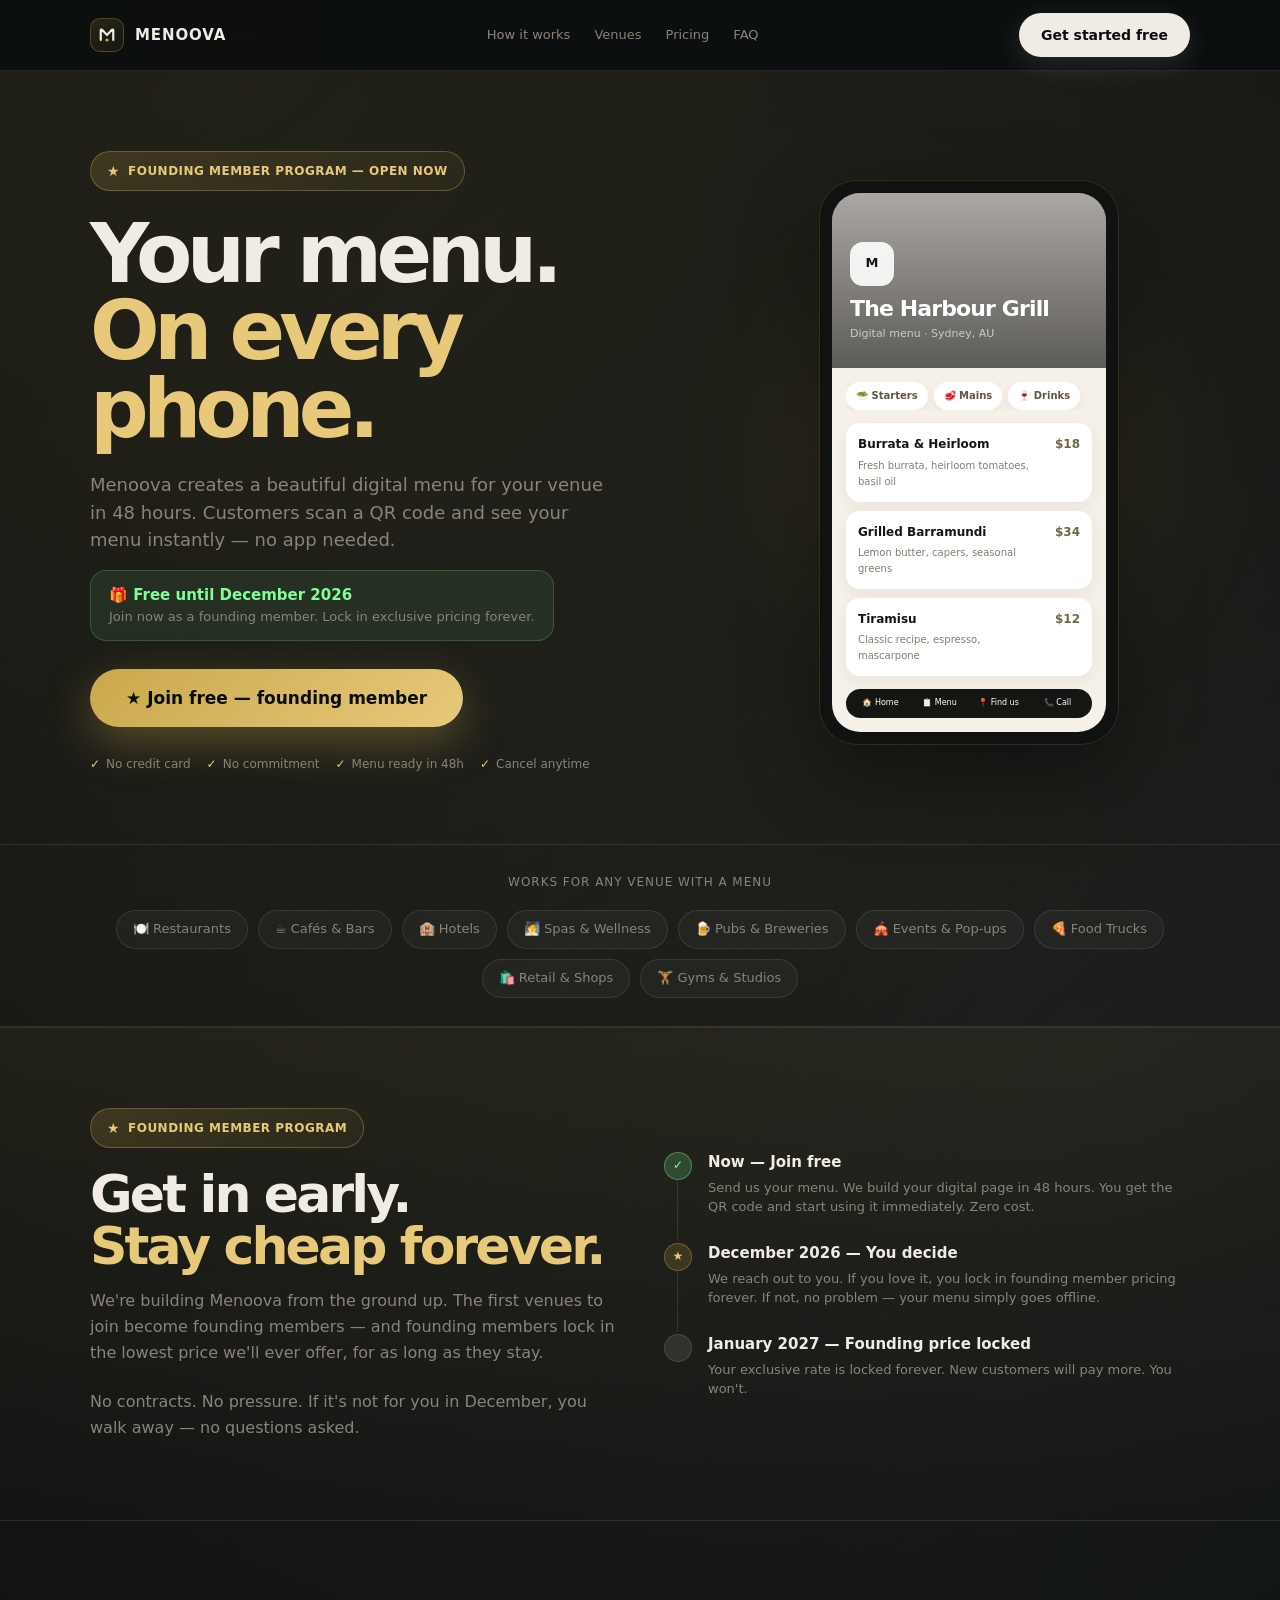
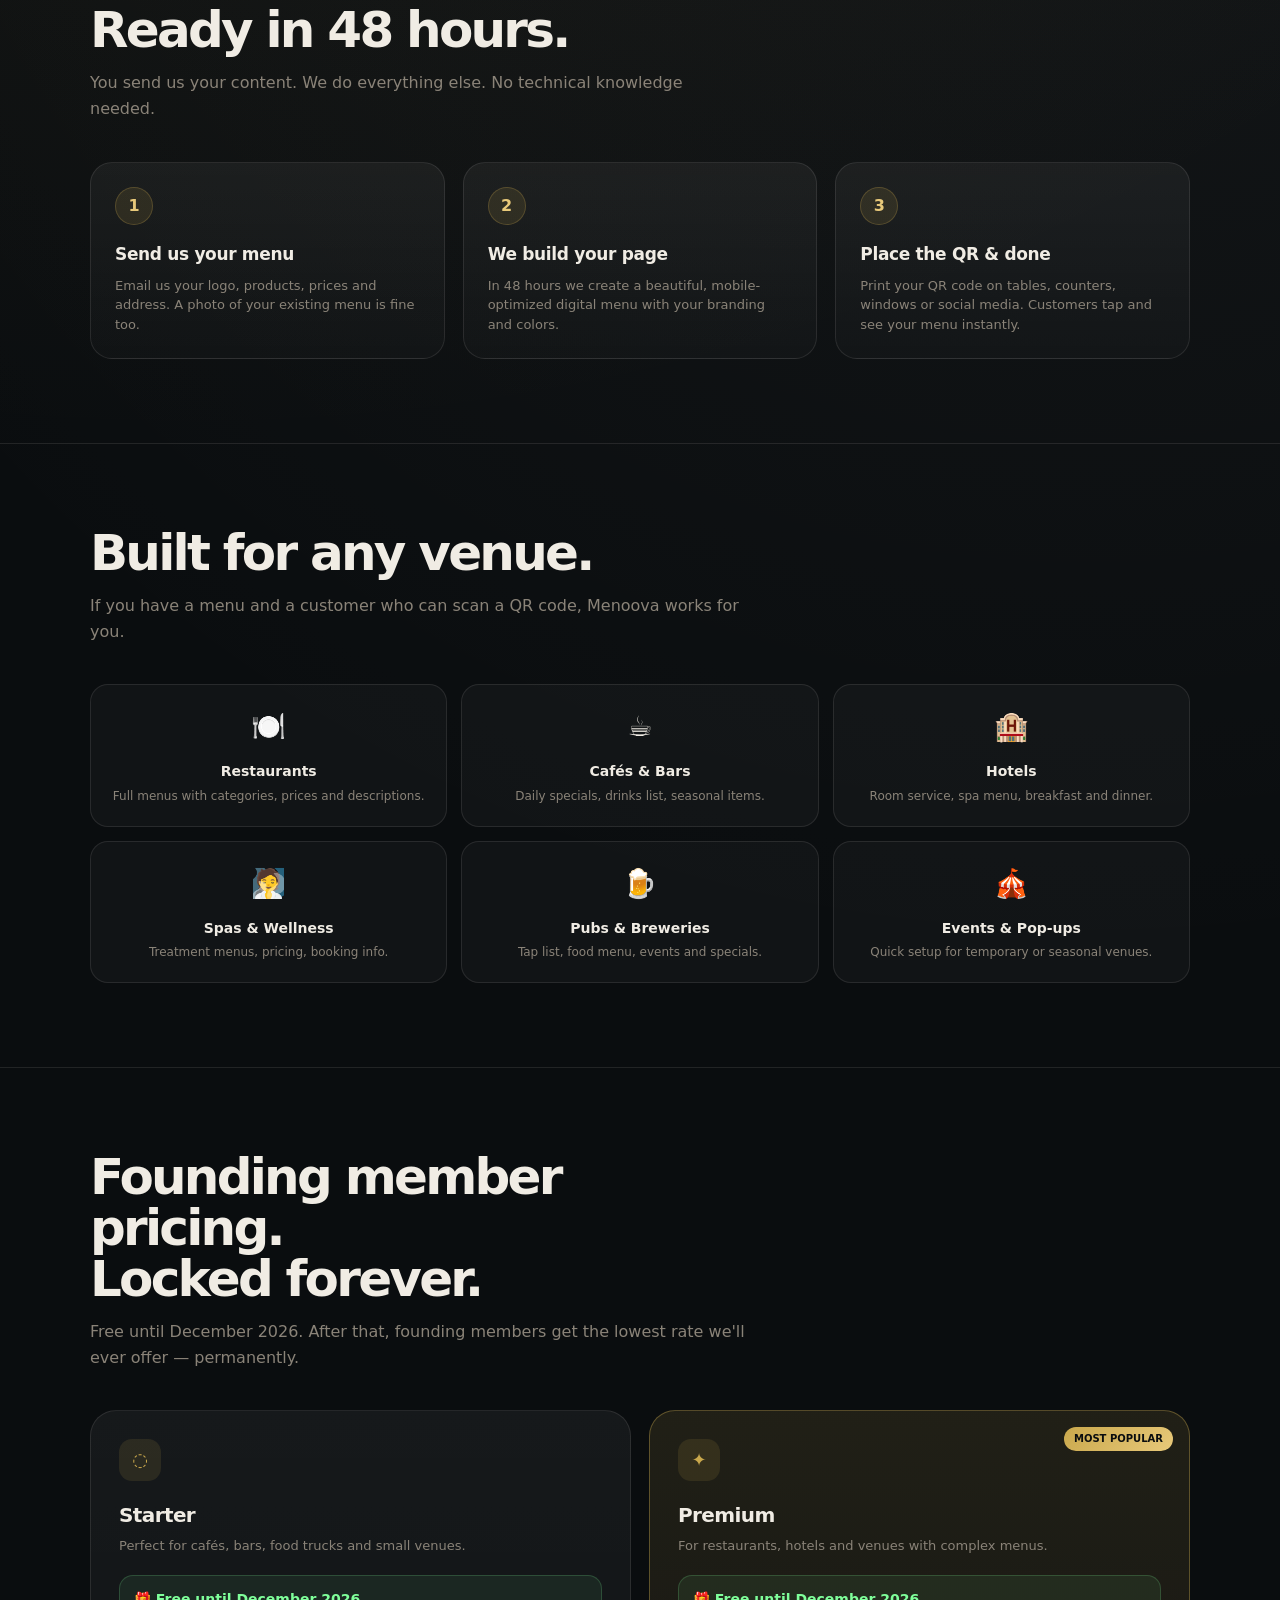
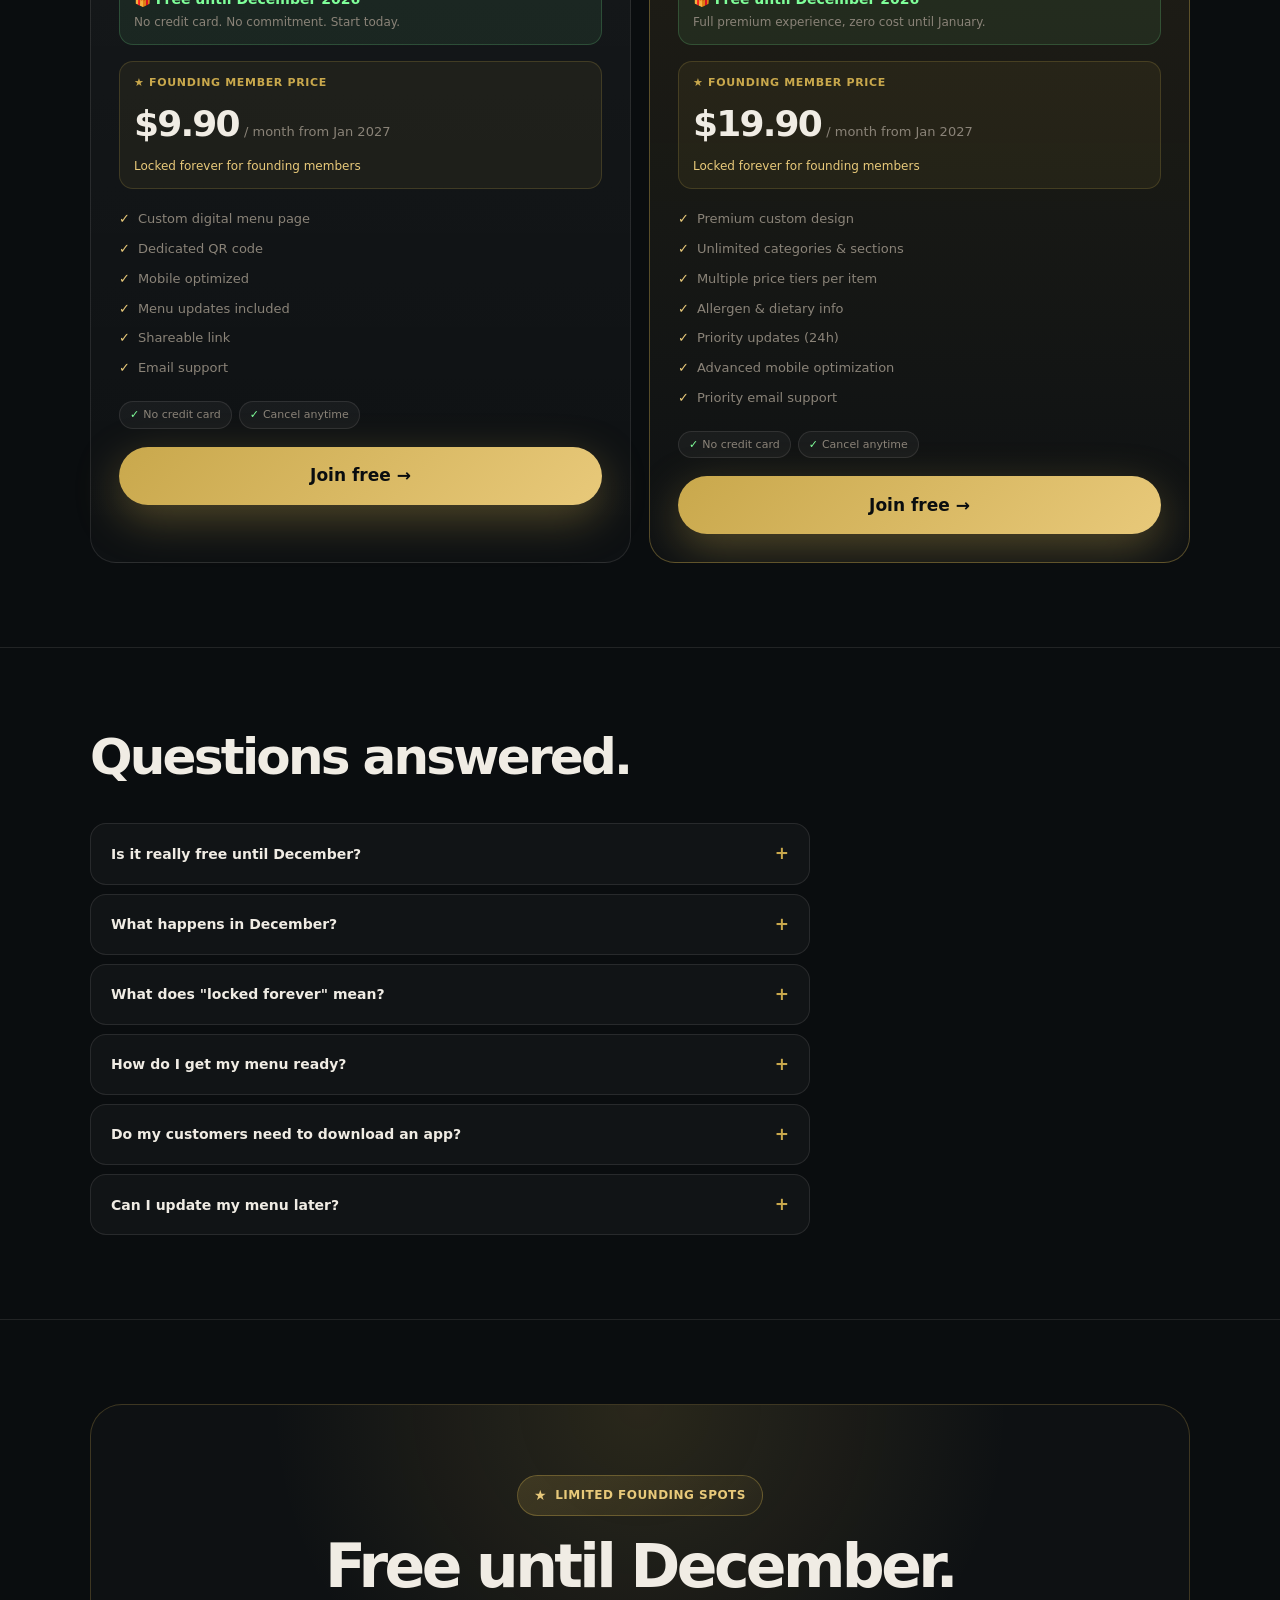
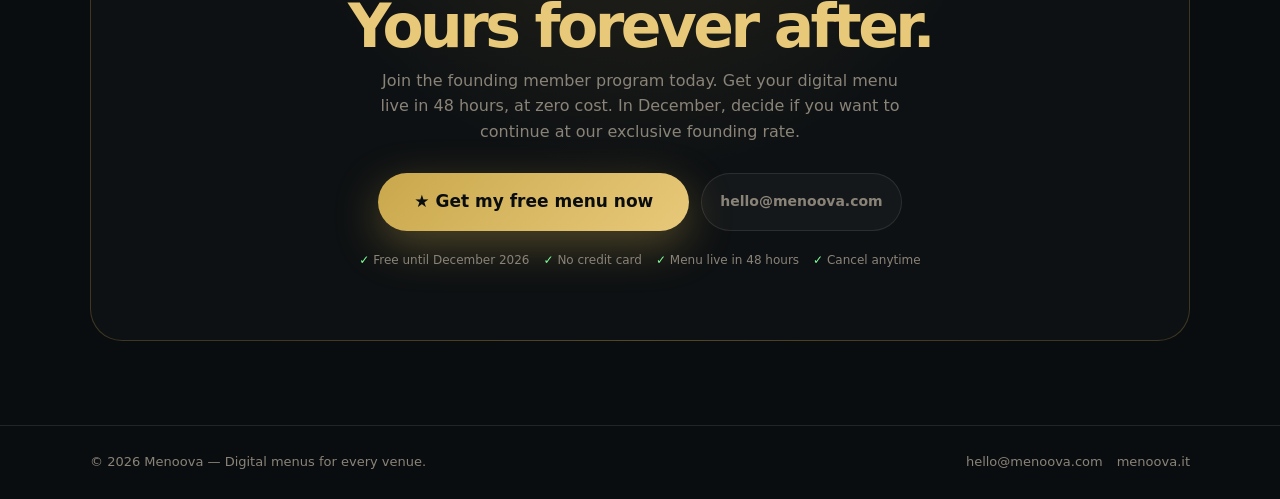
==== index.html @ 7b163af9 "Add files via upload" ====
<!DOCTYPE html>
<html lang="en">
<head>
  <meta charset="UTF-8" />
  <meta name="viewport" content="width=device-width, initial-scale=1.0" />
  <title>Menoova — Digital Menus for Restaurants & Venues</title>
  <meta name="description" content="Beautiful digital menus via QR code for restaurants, bars, hotels, spas and any venue. Free until December 2026. Founding member pricing locked forever." />
  <meta property="og:type" content="website">
  <meta property="og:url" content="https://menoova.com">
  <meta property="og:title" content="Menoova — Digital Menus for Any Venue">
  <meta property="og:description" content="Free until December 2026. Join as a founding member and lock in exclusive pricing forever.">
  <meta property="og:image" content="https://menoova.com/og-image.jpg">
  <meta name="twitter:card" content="summary_large_image">
  <style>
    :root {
      --bg: #0a0d0f;
      --cream: #f0ece4;
      --muted: #8a8378;
      --gold: #c9a84c;
      --gold2: #e8c97a;
      --green: #7fff9a;
      --line: rgba(240,236,228,0.10);
      --shadow: 0 32px 80px rgba(0,0,0,0.4);
    }
    * { box-sizing: border-box; margin: 0; padding: 0; }
    html { scroll-behavior: smooth; }
    body {
      font-family: Inter, ui-sans-serif, system-ui, -apple-system, sans-serif;
      background: var(--bg);
      color: var(--cream);
      line-height: 1.6;
    }
    a { color: inherit; text-decoration: none; }

    .page {
      overflow: hidden;
      min-height: 100vh;
      background:
        radial-gradient(circle at 15% 0%, rgba(201,168,76,0.12), transparent 38%),
        radial-gradient(circle at 85% 20%, rgba(240,236,228,0.05), transparent 35%),
        var(--bg);
    }

    .container { width: min(1100px, calc(100% - 40px)); margin: 0 auto; }

    /* HEADER */
    header {
      position: sticky; top: 0; z-index: 50;
      backdrop-filter: blur(20px);
      background: rgba(10,13,15,0.85);
      border-bottom: 1px solid var(--line);
    }
    .nav {
      height: 70px;
      display: flex; align-items: center; justify-content: space-between; gap: 24px;
    }
    .brand { display: flex; align-items: center; gap: 11px; font-weight: 800; letter-spacing: 0.06em; font-size: 15px; }
    .mark {
      width: 34px; height: 34px; border-radius: 10px;
      border: 1px solid rgba(201,168,76,0.3);
      display: grid; place-items: center;
      background: linear-gradient(145deg, rgba(201,168,76,.15), rgba(201,168,76,.05));
    }
    .mark svg { width: 20px; height: 20px; }
    .nav-links { display: flex; align-items: center; gap: 24px; color: var(--muted); font-size: 13px; }
    .nav-links a:hover { color: var(--cream); }

    /* BUTTONS */
    .cta {
      display: inline-flex; align-items: center; justify-content: center; gap: 8px;
      min-height: 44px; padding: 0 22px; border-radius: 999px;
      background: var(--cream); color: #0a0d0f; font-weight: 800; font-size: 14px;
      box-shadow: 0 8px 28px rgba(240,236,228,0.12);
      transition: transform 0.2s, box-shadow 0.2s; cursor: pointer; border: none; font-family: inherit;
    }
    .cta:hover { transform: translateY(-2px); box-shadow: 0 14px 36px rgba(240,236,228,0.2); }

    .cta-gold {
      display: inline-flex; align-items: center; justify-content: center; gap: 10px;
      min-height: 58px; padding: 0 36px; border-radius: 999px; font-size: 17px; font-weight: 900;
      background: linear-gradient(135deg, #c9a84c, #e8c97a);
      color: #0a0d0f;
      box-shadow: 0 14px 44px rgba(201,168,76,0.35);
      transition: transform 0.2s, box-shadow 0.2s; cursor: pointer; border: none; font-family: inherit;
    }
    .cta-gold:hover { transform: translateY(-3px); box-shadow: 0 22px 56px rgba(201,168,76,0.45); }

    .btn-email {
      min-height: 44px; padding: 0 18px; border-radius: 999px;
      border: 1px solid var(--line);
      display: inline-flex; align-items: center; gap: 8px;
      color: var(--muted); font-size: 14px; font-weight: 600;
      background: rgba(255,255,255,0.03);
      transition: all 0.2s; cursor: pointer; font-family: inherit;
    }
    .btn-email:hover { color: var(--cream); border-color: rgba(240,236,228,0.2); }

    /* FOUNDING BADGE */
    .founding-badge {
      display: inline-flex; align-items: center; gap: 8px; padding: 8px 16px;
      border-radius: 999px;
      background: linear-gradient(135deg, rgba(201,168,76,0.18), rgba(201,168,76,0.06));
      border: 1px solid rgba(201,168,76,0.35);
      color: var(--gold2); font-size: 12px; font-weight: 800; letter-spacing: 0.04em;
      text-transform: uppercase; margin-bottom: 24px;
    }
    .founding-badge .star { font-size: 14px; }

    /* HERO */
    .hero { padding: 80px 0 70px; }
    .hero-grid { display: grid; grid-template-columns: 1.15fr 0.85fr; gap: 60px; align-items: center; }

    h1 {
      font-size: clamp(44px, 6.5vw, 82px); line-height: 0.94;
      letter-spacing: -0.07em; margin-bottom: 24px;
    }
    h1 em { font-style: normal; color: var(--gold2); }

    .hero-sub {
      max-width: 520px; color: var(--muted); font-size: 18px; margin-bottom: 16px; line-height: 1.55;
    }

    .free-box {
      display: inline-flex; align-items: center; gap: 10px; padding: 12px 18px;
      border-radius: 16px; background: rgba(127,255,154,0.08);
      border: 1px solid rgba(127,255,154,0.2); margin-bottom: 28px;
    }
    .free-box .f-title { color: var(--green); font-weight: 800; font-size: 15px; }
    .free-box .f-sub { color: var(--muted); font-size: 13px; }

    .hero-actions { display: flex; flex-wrap: wrap; gap: 12px; align-items: center; margin-bottom: 28px; }

    .trust-row { display: flex; flex-wrap: wrap; gap: 16px; }
    .trust-item { display: flex; align-items: center; gap: 6px; font-size: 12px; color: var(--muted); }
    .trust-item b { color: var(--gold2); }

    /* PHONE MOCK */
    .phone-wrap { position: relative; min-height: 560px; display: grid; place-items: center; }
    .glow {
      position: absolute; width: 320px; height: 320px;
      background: rgba(201,168,76,0.14); filter: blur(70px); border-radius: 50%;
    }
    .phone {
      position: relative; width: min(300px, 82vw); min-height: 540px;
      border-radius: 38px; border: 1px solid rgba(201,168,76,0.18);
      background: #0f1211; box-shadow: var(--shadow); padding: 12px;
    }
    .screen { border-radius: 28px; min-height: 516px; overflow: hidden; background: #f5f0e8; color: #171411; }
    .menu-cover {
      padding: 26px 18px; min-height: 175px; color: white;
      background: linear-gradient(rgba(0,0,0,.3), rgba(0,0,0,.62)),
        url('https://images.unsplash.com/photo-1414235077428-338989a2e8c0?auto=format&fit=crop&w=800&q=80') center/cover;
      display: flex; flex-direction: column; justify-content: end;
    }
    .mini-logo {
      width: 44px; height: 44px; border-radius: 13px; background: rgba(255,255,255,.9);
      color: #161616; display: grid; place-items: center; font-weight: 900; margin-bottom: 12px; font-size: 13px;
    }
    .menu-cover h3 { font-size: 22px; letter-spacing: -0.04em; line-height: 1; }
    .menu-cover span { color: rgba(255,255,255,.65); font-size: 11px; margin-top: 5px; }
    .menu-body { padding: 14px; }
    .pill-row { display: flex; gap: 6px; margin-bottom: 13px; overflow: hidden; }
    .pill {
      white-space: nowrap; border-radius: 999px; padding: 6px 10px;
      background: white; color: #605641; font-size: 10px; font-weight: 800;
      box-shadow: 0 4px 12px rgba(0,0,0,.05);
    }
    .menu-card {
      background: white; border-radius: 14px; padding: 12px; margin-bottom: 9px;
      box-shadow: 0 5px 16px rgba(80,60,40,.06);
    }
    .menu-card-top { display: flex; justify-content: space-between; gap: 10px; align-items: start; }
    .menu-card h4 { font-size: 12px; margin-bottom: 3px; font-weight: 700; }
    .menu-card p { color: #887b6d; font-size: 10px; margin: 0; }
    .mock-price { color: #6e684b; font-weight: 900; font-size: 12px; white-space: nowrap; }
    .bottom-demo {
      margin-top: 13px; display: grid; grid-template-columns: repeat(4,1fr);
      gap: 6px; background: #141614; padding: 8px; border-radius: 18px;
      color: white; font-size: 8px; text-align: center;
    }

    /* VENUES STRIP */
    .venues-strip {
      padding: 28px 0; border-top: 1px solid var(--line); border-bottom: 1px solid var(--line);
      text-align: center;
    }
    .venues-label { font-size: 12px; color: var(--muted); letter-spacing: 0.08em; text-transform: uppercase; margin-bottom: 18px; }
    .venues-list { display: flex; flex-wrap: wrap; justify-content: center; gap: 10px; }
    .venue-tag {
      padding: 8px 16px; border-radius: 999px; border: 1px solid var(--line);
      background: rgba(255,255,255,0.03); font-size: 13px; color: var(--muted);
    }

    /* SECTIONS */
    .section { padding: 84px 0; border-top: 1px solid var(--line); }
    .section-head { max-width: 660px; margin-bottom: 40px; }
    .section-head h2 {
      font-size: clamp(28px, 4.2vw, 50px); line-height: 1.02;
      letter-spacing: -0.055em; margin-bottom: 14px;
    }
    .section-head p { color: var(--muted); font-size: 16px; }

    /* FOUNDING SECTION */
    .founding-section {
      padding: 80px 0; border-top: 1px solid var(--line);
      background: linear-gradient(180deg, rgba(201,168,76,0.05), transparent);
    }
    .founding-grid { display: grid; grid-template-columns: 1fr 1fr; gap: 48px; align-items: center; }
    .founding-left h2 {
      font-size: clamp(30px, 4.5vw, 52px); line-height: 1;
      letter-spacing: -0.055em; margin-bottom: 16px;
    }
    .founding-left h2 em { font-style: normal; color: var(--gold2); }
    .founding-left p { color: var(--muted); font-size: 16px; line-height: 1.6; margin-bottom: 24px; }

    .timeline {
      display: grid; gap: 0;
    }
    .tl-item {
      display: grid; grid-template-columns: 28px 1fr; gap: 16px;
      padding-bottom: 24px; position: relative;
    }
    .tl-item:last-child { padding-bottom: 0; }
    .tl-dot {
      width: 28px; height: 28px; border-radius: 50%; display: grid; place-items: center;
      font-size: 12px; font-weight: 900; flex-shrink: 0; margin-top: 2px;
    }
    .tl-dot.now { background: rgba(127,255,154,0.18); border: 1px solid rgba(127,255,154,0.35); color: var(--green); }
    .tl-dot.dec { background: rgba(201,168,76,0.18); border: 1px solid rgba(201,168,76,0.35); color: var(--gold2); }
    .tl-dot.jan { background: rgba(240,236,228,0.1); border: 1px solid var(--line); color: var(--cream); }
    .tl-line {
      position: absolute; left: 13px; top: 30px; bottom: 0;
      width: 1px; background: var(--line);
    }
    .tl-item:last-child .tl-line { display: none; }
    .tl-content h4 { font-size: 15px; font-weight: 800; margin-bottom: 4px; }
    .tl-content p { font-size: 13px; color: var(--muted); line-height: 1.5; }

    /* PRICING */
    .pricing-grid { display: grid; grid-template-columns: repeat(2,1fr); gap: 18px; }
    .price-card {
      border: 1px solid var(--line); border-radius: 26px; padding: 28px;
      background: linear-gradient(180deg, rgba(255,255,255,.05), rgba(255,255,255,.02));
    }
    .price-card.featured {
      border-color: rgba(201,168,76,.38);
      background: linear-gradient(180deg, rgba(201,168,76,.12), rgba(255,255,255,.02));
      position: relative; overflow: hidden;
    }
    .pop-badge {
      position: absolute; top: 16px; right: 16px;
      background: linear-gradient(135deg, #c9a84c, #e8c97a); color: #0a0d0f;
      padding: 4px 10px; border-radius: 999px; font-size: 10px; font-weight: 900;
    }
    .plan-icon {
      width: 42px; height: 42px; border-radius: 13px;
      background: rgba(201,168,76,.12); display: grid; place-items: center;
      color: var(--gold); margin-bottom: 18px; font-size: 18px;
    }
    .plan-name { font-size: 20px; font-weight: 800; letter-spacing: -0.03em; margin-bottom: 5px; }
    .plan-desc { color: var(--muted); font-size: 13px; margin-bottom: 18px; }

    .free-until {
      padding: 12px 14px; border-radius: 14px;
      background: rgba(127,255,154,0.07); border: 1px solid rgba(127,255,154,0.18);
      margin-bottom: 16px;
    }
    .free-until .fu-title { color: var(--green); font-size: 14px; font-weight: 800; margin-bottom: 2px; }
    .free-until .fu-sub { color: var(--muted); font-size: 12px; }

    .founding-price {
      padding: 12px 14px; border-radius: 14px;
      background: rgba(201,168,76,0.07); border: 1px solid rgba(201,168,76,0.2);
      margin-bottom: 20px;
    }
    .founding-price .fp-label { font-size: 11px; color: var(--gold); font-weight: 700; letter-spacing: 0.06em; text-transform: uppercase; margin-bottom: 4px; }
    .founding-price .fp-price { font-size: 36px; font-weight: 900; letter-spacing: -0.05em; color: var(--cream); }
    .founding-price .fp-period { font-size: 13px; color: var(--muted); }
    .founding-price .fp-note { font-size: 12px; color: var(--gold2); margin-top: 4px; }

    .feature-list { list-style: none; display: grid; gap: 9px; margin-bottom: 22px; }
    .feature-list li { font-size: 13px; color: var(--muted); display: flex; align-items: center; gap: 8px; }
    .feature-list li::before { content: "✓"; color: var(--gold2); font-weight: 900; flex-shrink: 0; }

    .reassure-row { display: flex; flex-wrap: wrap; gap: 7px; margin-bottom: 18px; }
    .reassure-chip {
      display: flex; align-items: center; gap: 4px; padding: 4px 10px;
      border-radius: 999px; background: rgba(255,255,255,.04);
      border: 1px solid var(--line); font-size: 11px; color: var(--muted);
    }
    .reassure-chip span { color: var(--green); }

    /* HOW */
    .how-grid { display: grid; grid-template-columns: repeat(3,1fr); gap: 18px; }
    .how-card {
      border: 1px solid var(--line); border-radius: 22px; padding: 24px;
      background: linear-gradient(180deg, rgba(255,255,255,.05), rgba(255,255,255,.02));
    }
    .how-num {
      width: 38px; height: 38px; border-radius: 50%;
      background: rgba(201,168,76,.12); border: 1px solid rgba(201,168,76,.25);
      color: var(--gold2); display: grid; place-items: center; font-weight: 900;
      margin-bottom: 16px;
    }
    .how-card h3 { font-size: 17px; letter-spacing: -0.02em; margin-bottom: 8px; }
    .how-card p { color: var(--muted); font-size: 13px; line-height: 1.5; }

    /* VENUES CARDS */
    .venue-cards { display: grid; grid-template-columns: repeat(3,1fr); gap: 14px; }
    .venue-card {
      border: 1px solid var(--line); border-radius: 18px; padding: 20px;
      background: rgba(255,255,255,.03); text-align: center;
    }
    .venue-card .emoji { font-size: 28px; margin-bottom: 10px; }
    .venue-card h4 { font-size: 14px; font-weight: 700; margin-bottom: 4px; }
    .venue-card p { font-size: 12px; color: var(--muted); }

    /* FAQ */
    details {
      border: 1px solid var(--line); border-radius: 16px; padding: 16px 20px;
      background: rgba(255,255,255,.03); cursor: pointer;
    }
    summary {
      font-weight: 700; font-size: 14px; list-style: none;
      display: flex; justify-content: space-between; align-items: center;
    }
    summary .plus { color: var(--gold); font-size: 17px; flex-shrink: 0; margin-left: 10px; }
    details p { color: var(--muted); font-size: 13px; margin-top: 10px; line-height: 1.6; }

    /* FINAL */
    .final-box {
      border: 1px solid rgba(201,168,76,0.25); border-radius: 32px; padding: 70px 30px; text-align: center;
      background:
        radial-gradient(circle at 50% 0%, rgba(201,168,76,.15), transparent 48%),
        rgba(255,255,255,.02);
    }
    .final-box h2 {
      font-size: clamp(32px, 5vw, 60px); line-height: 1;
      letter-spacing: -0.06em; margin-bottom: 12px;
    }
    .final-box h2 em { font-style: normal; color: var(--gold2); }
    .final-box p { max-width: 520px; margin: 0 auto 28px; color: var(--muted); font-size: 16px; }
    .final-actions { display: flex; flex-wrap: wrap; gap: 12px; justify-content: center; margin-bottom: 20px; }
    .final-reassure {
      display: flex; flex-wrap: wrap; gap: 14px; justify-content: center;
      font-size: 12px; color: var(--muted);
    }
    .final-reassure span b { color: var(--green); }

    footer { border-top: 1px solid var(--line); padding: 26px 0; color: var(--muted); font-size: 13px; }
    .footer-inner { display: flex; justify-content: space-between; gap: 20px; flex-wrap: wrap; }

    @media (max-width: 900px) {
      .hero-grid, .founding-grid { grid-template-columns: 1fr; }
      .phone-wrap { min-height: auto; }
      .pricing-grid, .how-grid, .venue-cards { grid-template-columns: 1fr; }
      .nav-links { display: none; }
      .hero { padding-top: 52px; }
    }
    @media (max-width: 520px) {
      .container { width: calc(100% - 28px); }
      .nav { height: 62px; }
      .phone { transform: scale(.88); transform-origin: top center; }
      .phone-wrap { margin-bottom: -52px; }
      .venue-cards { grid-template-columns: repeat(2,1fr); }
    }
  </style>
</head>
<body>
<div class="page">

  <!-- HEADER -->
  <header>
    <div class="container nav">
      <a href="#" class="brand">
        <span class="mark">
          <svg viewBox="0 0 64 64" fill="none" xmlns="http://www.w3.org/2000/svg">
            <path d="M12 48V17C12 14.8 14.7 13.7 16.2 15.3L32 32L47.8 15.3C49.3 13.7 52 14.8 52 17V48" stroke="#f0ece4" stroke-width="7" stroke-linecap="round" stroke-linejoin="round"/>
            <circle cx="32" cy="48" r="5" fill="#c9a84c"/>
          </svg>
        </span>
        <span>MENOOVA</span>
      </a>
      <nav class="nav-links">
        <a href="#how">How it works</a>
        <a href="#venues">Venues</a>
        <a href="#pricing">Pricing</a>
        <a href="#faq">FAQ</a>
      </nav>
      <a class="cta" href="mailto:hello@menoova.com">Get started free</a>
    </div>
  </header>

  <main>

    <!-- HERO -->
    <section class="hero">
      <div class="container hero-grid">
        <div>
          <div class="founding-badge"><span class="star">★</span> Founding Member Program — Open Now</div>
          <h1>Your menu.<br><em>On every phone.</em></h1>
          <p class="hero-sub">Menoova creates a beautiful digital menu for your venue in 48 hours. Customers scan a QR code and see your menu instantly — no app needed.</p>

          <div class="free-box">
            <div>
              <div class="f-title">🎁 Free until December 2026</div>
              <div class="f-sub">Join now as a founding member. Lock in exclusive pricing forever.</div>
            </div>
          </div>

          <div class="hero-actions">
            <a class="cta-gold" href="mailto:hello@menoova.com?subject=Founding Member — I want my free menu">
              ★ Join free — founding member
            </a>
          </div>

          <div class="trust-row">
            <div class="trust-item"><b>✓</b> No credit card</div>
            <div class="trust-item"><b>✓</b> No commitment</div>
            <div class="trust-item"><b>✓</b> Menu ready in 48h</div>
            <div class="trust-item"><b>✓</b> Cancel anytime</div>
          </div>
        </div>

        <div class="phone-wrap">
          <div class="glow"></div>
          <div class="phone">
            <div class="screen">
              <div class="menu-cover">
                <div class="mini-logo">M</div>
                <h3>The Harbour Grill</h3>
                <span>Digital menu · Sydney, AU</span>
              </div>
              <div class="menu-body">
                <div class="pill-row">
                  <div class="pill">🥗 Starters</div>
                  <div class="pill">🥩 Mains</div>
                  <div class="pill">🍷 Drinks</div>
                </div>
                <div class="menu-card">
                  <div class="menu-card-top">
                    <div><h4>Burrata & Heirloom</h4><p>Fresh burrata, heirloom tomatoes, basil oil</p></div>
                    <div class="mock-price">$18</div>
                  </div>
                </div>
                <div class="menu-card">
                  <div class="menu-card-top">
                    <div><h4>Grilled Barramundi</h4><p>Lemon butter, capers, seasonal greens</p></div>
                    <div class="mock-price">$34</div>
                  </div>
                </div>
                <div class="menu-card">
                  <div class="menu-card-top">
                    <div><h4>Tiramisu</h4><p>Classic recipe, espresso, mascarpone</p></div>
                    <div class="mock-price">$12</div>
                  </div>
                </div>
                <div class="bottom-demo">
                  <span>🏠 Home</span><span>📋 Menu</span><span>📍 Find us</span><span>📞 Call</span>
                </div>
              </div>
            </div>
          </div>
        </div>
      </div>
    </section>

    <!-- VENUES STRIP -->
    <div class="venues-strip">
      <div class="container">
        <div class="venues-label">Works for any venue with a menu</div>
        <div class="venues-list">
          <span class="venue-tag">🍽️ Restaurants</span>
          <span class="venue-tag">☕ Cafés & Bars</span>
          <span class="venue-tag">🏨 Hotels</span>
          <span class="venue-tag">🧖 Spas & Wellness</span>
          <span class="venue-tag">🍺 Pubs & Breweries</span>
          <span class="venue-tag">🎪 Events & Pop-ups</span>
          <span class="venue-tag">🍕 Food Trucks</span>
          <span class="venue-tag">🛍️ Retail & Shops</span>
          <span class="venue-tag">🏋️ Gyms & Studios</span>
        </div>
      </div>
    </div>

    <!-- FOUNDING MEMBER -->
    <section class="founding-section" id="founding">
      <div class="container founding-grid">
        <div class="founding-left">
          <div class="founding-badge" style="margin-bottom:20px;"><span class="star">★</span> Founding Member Program</div>
          <h2>Get in early.<br><em>Stay cheap forever.</em></h2>
          <p>We're building Menoova from the ground up. The first venues to join become founding members — and founding members lock in the lowest price we'll ever offer, for as long as they stay.</p>
          <p style="margin-bottom:0;">No contracts. No pressure. If it's not for you in December, you walk away — no questions asked.</p>
        </div>

        <div class="timeline">
          <div class="tl-item">
            <div>
              <div class="tl-dot now">✓</div>
              <div class="tl-line"></div>
            </div>
            <div class="tl-content">
              <h4>Now — Join free</h4>
              <p>Send us your menu. We build your digital page in 48 hours. You get the QR code and start using it immediately. Zero cost.</p>
            </div>
          </div>
          <div class="tl-item">
            <div>
              <div class="tl-dot dec">★</div>
              <div class="tl-line"></div>
            </div>
            <div class="tl-content">
              <h4>December 2026 — You decide</h4>
              <p>We reach out to you. If you love it, you lock in founding member pricing forever. If not, no problem — your menu simply goes offline.</p>
            </div>
          </div>
          <div class="tl-item">
            <div>
              <div class="tl-dot jan"></div>
            </div>
            <div class="tl-content">
              <h4>January 2027 — Founding price locked</h4>
              <p>Your exclusive rate is locked forever. New customers will pay more. You won't.</p>
            </div>
          </div>
        </div>
      </div>
    </section>

    <!-- HOW IT WORKS -->
    <section class="section" id="how">
      <div class="container">
        <div class="section-head">
          <h2>Ready in 48 hours.</h2>
          <p>You send us your content. We do everything else. No technical knowledge needed.</p>
        </div>
        <div class="how-grid">
          <div class="how-card">
            <div class="how-num">1</div>
            <h3>Send us your menu</h3>
            <p>Email us your logo, products, prices and address. A photo of your existing menu is fine too.</p>
          </div>
          <div class="how-card">
            <div class="how-num">2</div>
            <h3>We build your page</h3>
            <p>In 48 hours we create a beautiful, mobile-optimized digital menu with your branding and colors.</p>
          </div>
          <div class="how-card">
            <div class="how-num">3</div>
            <h3>Place the QR & done</h3>
            <p>Print your QR code on tables, counters, windows or social media. Customers tap and see your menu instantly.</p>
          </div>
        </div>
      </div>
    </section>

    <!-- VENUES -->
    <section class="section" id="venues">
      <div class="container">
        <div class="section-head">
          <h2>Built for any venue.</h2>
          <p>If you have a menu and a customer who can scan a QR code, Menoova works for you.</p>
        </div>
        <div class="venue-cards">
          <div class="venue-card"><div class="emoji">🍽️</div><h4>Restaurants</h4><p>Full menus with categories, prices and descriptions.</p></div>
          <div class="venue-card"><div class="emoji">☕</div><h4>Cafés & Bars</h4><p>Daily specials, drinks list, seasonal items.</p></div>
          <div class="venue-card"><div class="emoji">🏨</div><h4>Hotels</h4><p>Room service, spa menu, breakfast and dinner.</p></div>
          <div class="venue-card"><div class="emoji">🧖</div><h4>Spas & Wellness</h4><p>Treatment menus, pricing, booking info.</p></div>
          <div class="venue-card"><div class="emoji">🍺</div><h4>Pubs & Breweries</h4><p>Tap list, food menu, events and specials.</p></div>
          <div class="venue-card"><div class="emoji">🎪</div><h4>Events & Pop-ups</h4><p>Quick setup for temporary or seasonal venues.</p></div>
        </div>
      </div>
    </section>

    <!-- PRICING -->
    <section class="section" id="pricing">
      <div class="container">
        <div class="section-head">
          <h2>Founding member pricing.<br>Locked forever.</h2>
          <p>Free until December 2026. After that, founding members get the lowest rate we'll ever offer — permanently.</p>
        </div>

        <div class="pricing-grid">

          <article class="price-card">
            <div class="plan-icon">◌</div>
            <div class="plan-name">Starter</div>
            <div class="plan-desc">Perfect for cafés, bars, food trucks and small venues.</div>

            <div class="free-until">
              <div class="fu-title">🎁 Free until December 2026</div>
              <div class="fu-sub">No credit card. No commitment. Start today.</div>
            </div>

            <div class="founding-price">
              <div class="fp-label">★ Founding member price</div>
              <div>
                <span class="fp-price">$9.90</span>
                <span class="fp-period"> / month from Jan 2027</span>
              </div>
              <div class="fp-note">Locked forever for founding members</div>
            </div>

            <ul class="feature-list">
              <li>Custom digital menu page</li>
              <li>Dedicated QR code</li>
              <li>Mobile optimized</li>
              <li>Menu updates included</li>
              <li>Shareable link</li>
              <li>Email support</li>
            </ul>

            <div class="reassure-row">
              <span class="reassure-chip"><span>✓</span> No credit card</span>
              <span class="reassure-chip"><span>✓</span> Cancel anytime</span>
            </div>

            <a class="cta-gold" href="mailto:hello@menoova.com?subject=Founding Member Starter — Free menu request" style="width:100%;justify-content:center;">
              Join free →
            </a>
          </article>

          <article class="price-card featured">
            <div class="pop-badge">MOST POPULAR</div>
            <div class="plan-icon">✦</div>
            <div class="plan-name">Premium</div>
            <div class="plan-desc">For restaurants, hotels and venues with complex menus.</div>

            <div class="free-until">
              <div class="fu-title">🎁 Free until December 2026</div>
              <div class="fu-sub">Full premium experience, zero cost until January.</div>
            </div>

            <div class="founding-price">
              <div class="fp-label">★ Founding member price</div>
              <div>
                <span class="fp-price">$19.90</span>
                <span class="fp-period"> / month from Jan 2027</span>
              </div>
              <div class="fp-note">Locked forever for founding members</div>
            </div>

            <ul class="feature-list">
              <li>Premium custom design</li>
              <li>Unlimited categories & sections</li>
              <li>Multiple price tiers per item</li>
              <li>Allergen & dietary info</li>
              <li>Priority updates (24h)</li>
              <li>Advanced mobile optimization</li>
              <li>Priority email support</li>
            </ul>

            <div class="reassure-row">
              <span class="reassure-chip"><span>✓</span> No credit card</span>
              <span class="reassure-chip"><span>✓</span> Cancel anytime</span>
            </div>

            <a class="cta-gold" href="mailto:hello@menoova.com?subject=Founding Member Premium — Free menu request" style="width:100%;justify-content:center;">
              Join free →
            </a>
          </article>

        </div>
      </div>
    </section>

    <!-- FAQ -->
    <section class="section" id="faq">
      <div class="container">
        <div class="section-head">
          <h2>Questions answered.</h2>
        </div>
        <div style="display:grid;gap:9px;max-width:720px;">
          <details>
            <summary>Is it really free until December? <span class="plus">+</span></summary>
            <p>Yes, completely. No credit card, no trial, no catch. You get a fully functional digital menu at zero cost until December 2026.</p>
          </details>
          <details>
            <summary>What happens in December? <span class="plus">+</span></summary>
            <p>We reach out and ask if you want to continue. If yes, you lock in your founding member rate forever. If no, your menu goes offline — no charges, no questions asked.</p>
          </details>
          <details>
            <summary>What does "locked forever" mean? <span class="plus">+</span></summary>
            <p>As long as you stay subscribed, your price never increases. New customers after January 2027 will pay standard rates — you won't.</p>
          </details>
          <details>
            <summary>How do I get my menu ready? <span class="plus">+</span></summary>
            <p>Just email us at hello@menoova.com with your menu content — a photo, a PDF or a list of items is fine. We take care of everything else in 48 hours.</p>
          </details>
          <details>
            <summary>Do my customers need to download an app? <span class="plus">+</span></summary>
            <p>No. They simply scan the QR code with their phone camera and the menu opens instantly in the browser. No app, no registration.</p>
          </details>
          <details>
            <summary>Can I update my menu later? <span class="plus">+</span></summary>
            <p>Yes. Just email us the changes and we'll update your menu within 24 hours. Updates are always included in your plan.</p>
          </details>
        </div>
      </div>
    </section>

    <!-- FINAL CTA -->
    <section class="section">
      <div class="container">
        <div class="final-box">
          <div class="founding-badge" style="margin-bottom:20px;display:inline-flex;"><span class="star">★</span> Limited founding spots</div>
          <h2>Free until December.<br><em>Yours forever after.</em></h2>
          <p>Join the founding member program today. Get your digital menu live in 48 hours, at zero cost. In December, decide if you want to continue at our exclusive founding rate.</p>
          <div class="final-actions">
            <a class="cta-gold" href="mailto:hello@menoova.com?subject=Founding Member — I want my free menu">
              ★ Get my free menu now
            </a>
            <a class="btn-email" href="mailto:hello@menoova.com">hello@menoova.com</a>
          </div>
          <div class="final-reassure">
            <span><b>✓</b> Free until December 2026</span>
            <span><b>✓</b> No credit card</span>
            <span><b>✓</b> Menu live in 48 hours</span>
            <span><b>✓</b> Cancel anytime</span>
          </div>
        </div>
      </div>
    </section>

  </main>

  <footer>
    <div class="container footer-inner">
      <div>© 2026 Menoova — Digital menus for every venue.</div>
      <div style="display:flex;gap:14px;flex-wrap:wrap;">
        <a href="mailto:hello@menoova.com">hello@menoova.com</a>
        <a href="https://menoova.it" target="_blank">menoova.it</a>
      </div>
    </div>
  </footer>

</div>
</body>
</html>
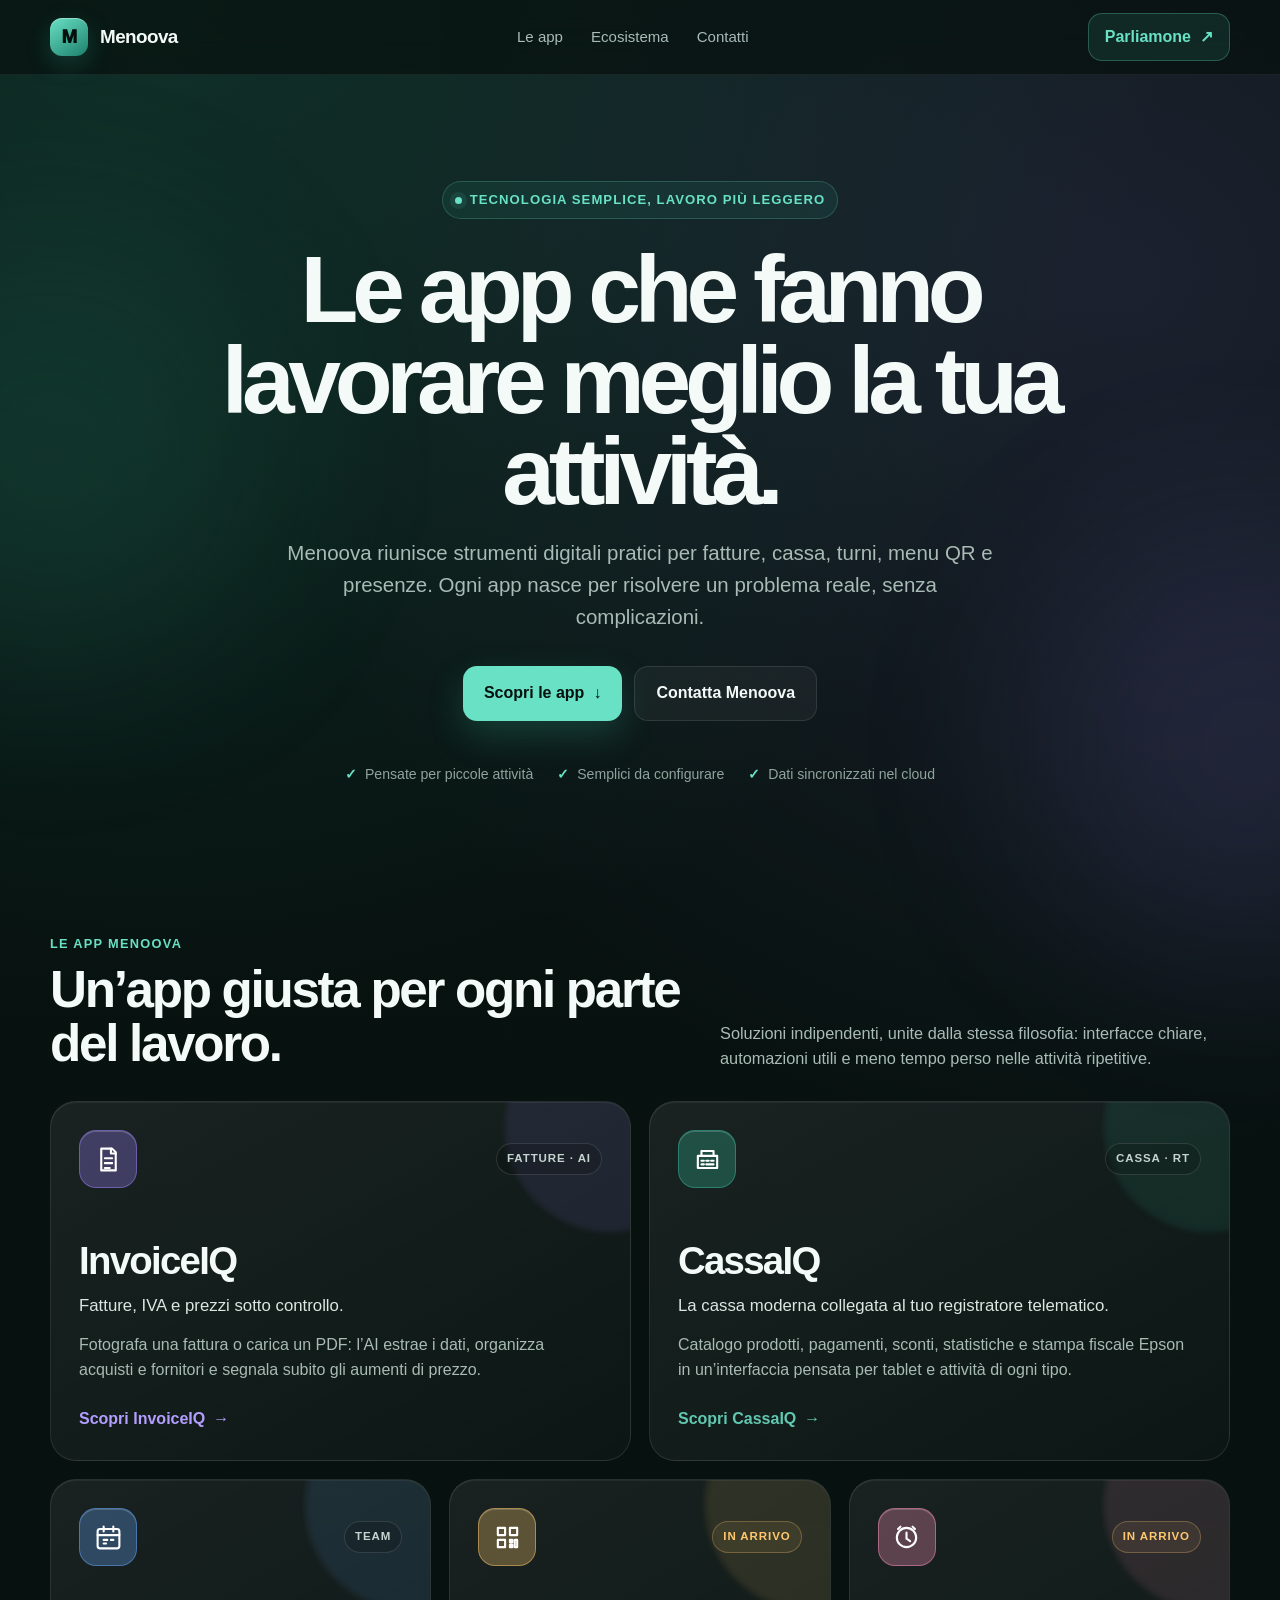
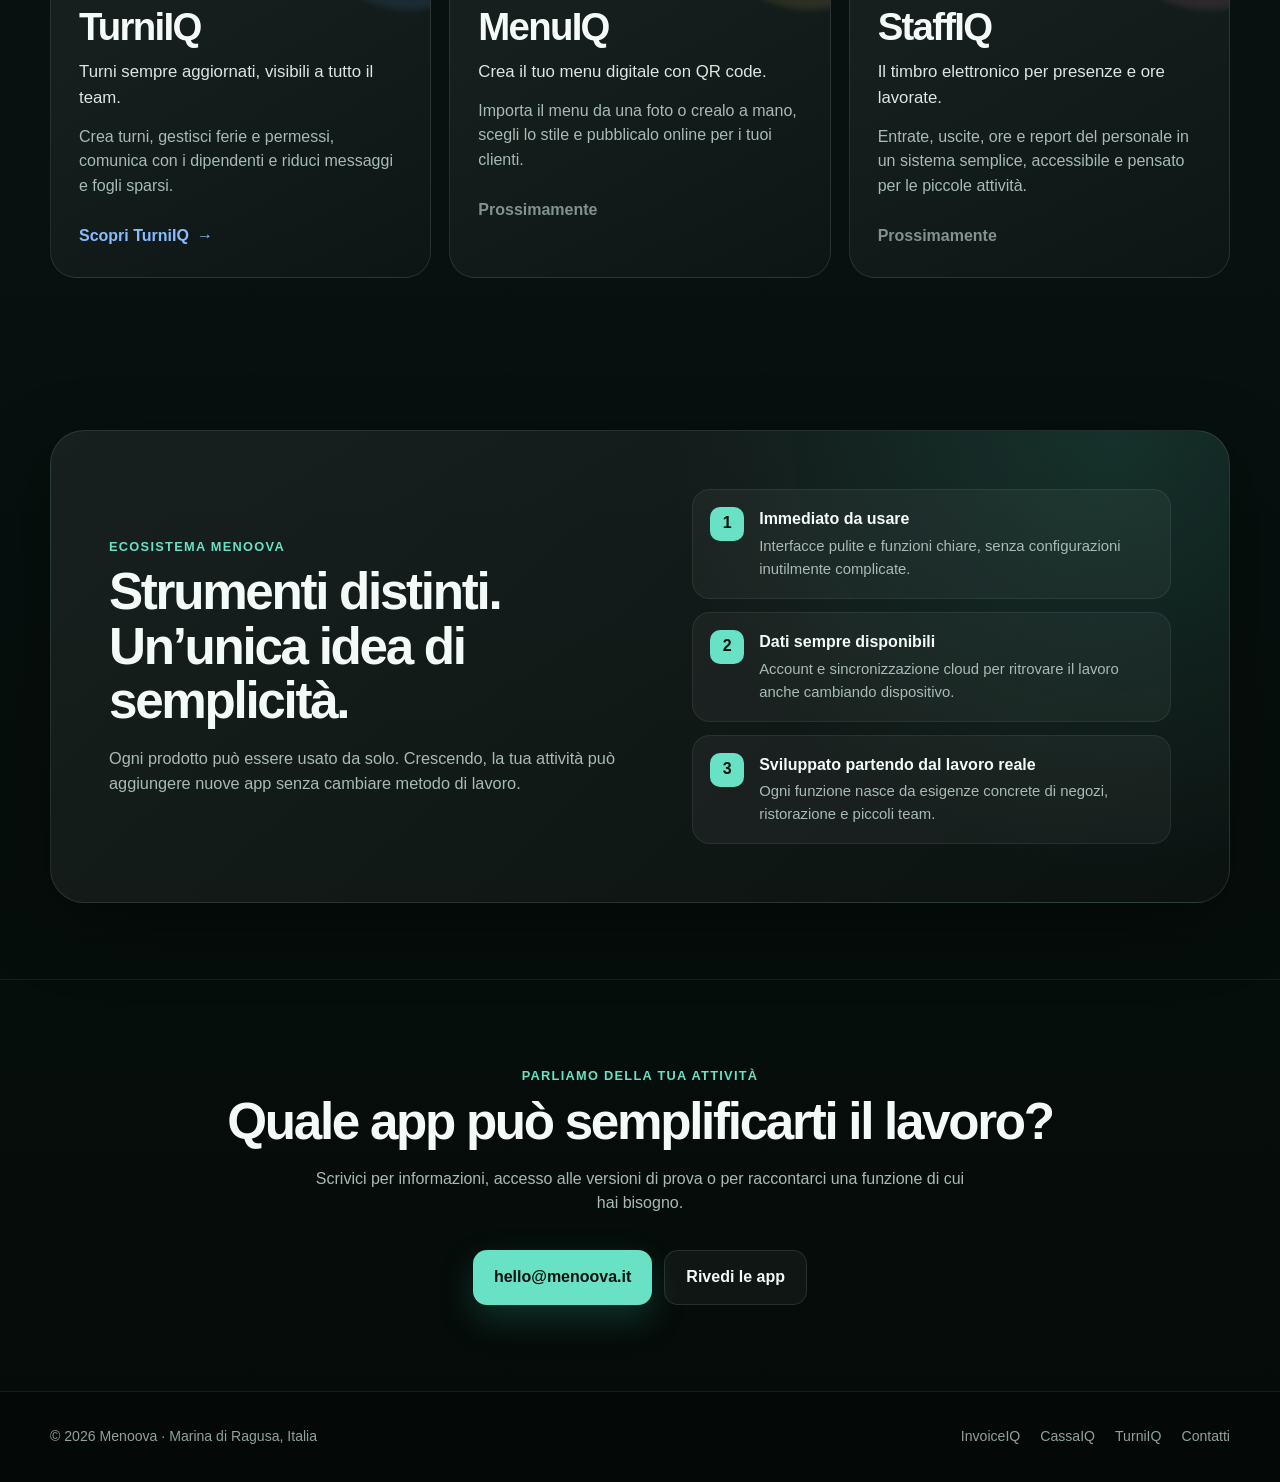
==== commit 6b7a6883: "Update index.html" ====
--- a/index.html
+++ b/index.html
@@ -1,739 +1,499 @@
-<!DOCTYPE html>
-<html lang="en">
+<!doctype html>
+<html lang="it">
 <head>
-  <meta charset="UTF-8" />
-  <meta name="viewport" content="width=device-width, initial-scale=1.0" />
-  <title>Menoova — Digital Menus for Restaurants & Venues</title>
-  <meta name="description" content="Beautiful digital menus via QR code for restaurants, bars, hotels, spas and any venue. Free until December 2026. Founding member pricing locked forever." />
+  <meta charset="utf-8">
+  <meta name="viewport" content="width=device-width, initial-scale=1, viewport-fit=cover">
+  <meta name="theme-color" content="#07110f">
+  <meta name="description" content="Menoova crea app semplici per fatture, cassa, turni, menu QR e presenze. Strumenti digitali pensati per piccole attività e team.">
   <meta property="og:type" content="website">
-  <meta property="og:url" content="https://menoova.com">
-  <meta property="og:title" content="Menoova — Digital Menus for Any Venue">
-  <meta property="og:description" content="Free until December 2026. Join as a founding member and lock in exclusive pricing forever.">
-  <meta property="og:image" content="https://menoova.com/og-image.jpg">
-  <meta name="twitter:card" content="summary_large_image">
+  <meta property="og:title" content="Menoova — App semplici per il lavoro quotidiano">
+  <meta property="og:description" content="InvoiceIQ, CassaIQ, TurniIQ, MenuIQ e StaffIQ: un ecosistema di app per piccole attività e team.">
+  <meta property="og:url" content="https://menoova.it/">
+  <title>Menoova — App semplici per il lavoro quotidiano</title>
   <style>
     :root {
-      --bg: #0a0d0f;
-      --cream: #f0ece4;
-      --muted: #8a8378;
-      --gold: #c9a84c;
-      --gold2: #e8c97a;
-      --green: #7fff9a;
-      --line: rgba(240,236,228,0.10);
-      --shadow: 0 32px 80px rgba(0,0,0,0.4);
-    }
-    * { box-sizing: border-box; margin: 0; padding: 0; }
+      --bg: #07110f;
+      --bg-soft: #0a1714;
+      --panel: rgba(255,255,255,.055);
+      --panel-strong: rgba(255,255,255,.085);
+      --line: rgba(255,255,255,.10);
+      --text: #f4faf7;
+      --muted: #a8bbb4;
+      --green: #35b99b;
+      --green-bright: #69e1c4;
+      --violet: #9e82ff;
+      --blue: #68a8ff;
+      --amber: #ffc86f;
+      --pink: #ff92bd;
+      --shadow: 0 22px 70px rgba(0,0,0,.35);
+      --radius: 26px;
+      --max: 1180px;
+    }
+
+    * { box-sizing: border-box; }
     html { scroll-behavior: smooth; }
     body {
-      font-family: Inter, ui-sans-serif, system-ui, -apple-system, sans-serif;
-      background: var(--bg);
-      color: var(--cream);
-      line-height: 1.6;
-    }
+      margin: 0;
+      color: var(--text);
+      background:
+        radial-gradient(circle at 12% 0%, rgba(53,185,155,.18), transparent 31%),
+        radial-gradient(circle at 88% 9%, rgba(158,130,255,.13), transparent 29%),
+        linear-gradient(180deg, #081310 0%, var(--bg) 58%, #050b09 100%);
+      font-family: Inter, ui-sans-serif, -apple-system, BlinkMacSystemFont, "Segoe UI", sans-serif;
+      line-height: 1.55;
+      min-height: 100vh;
+      overflow-x: hidden;
+    }
+
     a { color: inherit; text-decoration: none; }
-
-    .page {
+    button, a { -webkit-tap-highlight-color: transparent; }
+
+    .page-glow {
+      position: fixed;
+      width: 440px;
+      height: 440px;
+      border-radius: 50%;
+      filter: blur(100px);
+      opacity: .12;
+      pointer-events: none;
+      z-index: -1;
+    }
+    .glow-a { background: var(--green); left: -170px; top: 26vh; }
+    .glow-b { background: var(--violet); right: -190px; top: 58vh; }
+
+    .wrap { width: min(calc(100% - 40px), var(--max)); margin: 0 auto; }
+
+    header {
+      position: sticky;
+      top: 0;
+      z-index: 20;
+      background: rgba(7,17,15,.72);
+      border-bottom: 1px solid rgba(255,255,255,.065);
+      backdrop-filter: blur(18px);
+      -webkit-backdrop-filter: blur(18px);
+    }
+
+    .nav {
+      min-height: 74px;
+      display: flex;
+      align-items: center;
+      justify-content: space-between;
+      gap: 24px;
+    }
+
+    .brand {
+      display: inline-flex;
+      align-items: center;
+      gap: 12px;
+      font-weight: 800;
+      letter-spacing: -.03em;
+      font-size: 1.18rem;
+    }
+
+    .brand-mark {
+      width: 38px;
+      height: 38px;
+      display: grid;
+      place-items: center;
+      border-radius: 12px;
+      background: linear-gradient(145deg, var(--green-bright), #1d806c);
+      color: #03100d;
+      font-weight: 950;
+      box-shadow: inset 0 1px 0 rgba(255,255,255,.35), 0 8px 25px rgba(53,185,155,.22);
+    }
+
+    .nav-links { display: flex; align-items: center; gap: 28px; color: var(--muted); font-size: .94rem; }
+    .nav-links a:hover { color: var(--text); }
+
+    .nav-cta, .primary, .secondary {
+      display: inline-flex;
+      align-items: center;
+      justify-content: center;
+      gap: 9px;
+      border-radius: 14px;
+      font-weight: 750;
+      transition: transform .2s ease, background .2s ease, border-color .2s ease;
+    }
+
+    .nav-cta { padding: 11px 16px; background: rgba(53,185,155,.13); border: 1px solid rgba(105,225,196,.28); color: var(--green-bright); }
+    .nav-cta:hover, .primary:hover, .secondary:hover { transform: translateY(-2px); }
+
+    .hero {
+      padding: 106px 0 72px;
+      text-align: center;
+    }
+
+    .eyebrow {
+      display: inline-flex;
+      align-items: center;
+      gap: 8px;
+      padding: 8px 12px;
+      border: 1px solid rgba(105,225,196,.22);
+      background: rgba(53,185,155,.09);
+      color: var(--green-bright);
+      border-radius: 999px;
+      font-size: .82rem;
+      font-weight: 800;
+      letter-spacing: .08em;
+      text-transform: uppercase;
+    }
+
+    .eyebrow-dot { width: 7px; height: 7px; border-radius: 50%; background: var(--green-bright); box-shadow: 0 0 0 5px rgba(105,225,196,.09); }
+
+    h1 {
+      max-width: 930px;
+      margin: 25px auto 20px;
+      font-size: clamp(3rem, 7.4vw, 6.5rem);
+      line-height: .96;
+      letter-spacing: -.066em;
+      font-weight: 880;
+    }
+
+    .hero-gradient {
+      background: linear-gradient(110deg, #ffffff 15%, var(--green-bright) 56%, #b9a8ff 100%);
+      -webkit-background-clip: text;
+      background-clip: text;
+      color: transparent;
+    }
+
+    .hero-copy {
+      max-width: 720px;
+      margin: 0 auto;
+      color: var(--muted);
+      font-size: clamp(1.05rem, 1.8vw, 1.28rem);
+    }
+
+    .hero-actions { display: flex; justify-content: center; gap: 12px; margin-top: 34px; flex-wrap: wrap; }
+    .primary { padding: 14px 21px; color: #04110e; background: var(--green-bright); box-shadow: 0 14px 35px rgba(53,185,155,.22); }
+    .secondary { padding: 14px 21px; color: var(--text); border: 1px solid var(--line); background: rgba(255,255,255,.045); }
+
+    .trust-row {
+      display: flex;
+      justify-content: center;
+      align-items: center;
+      gap: 24px;
+      flex-wrap: wrap;
+      margin-top: 43px;
+      color: #8fa49c;
+      font-size: .88rem;
+    }
+    .trust-row span { display: inline-flex; align-items: center; gap: 8px; }
+    .check { color: var(--green-bright); font-weight: 900; }
+
+    section { padding: 76px 0; }
+    .section-head { display: flex; align-items: end; justify-content: space-between; gap: 30px; margin-bottom: 30px; }
+    .section-kicker { color: var(--green-bright); font-size: .8rem; font-weight: 850; letter-spacing: .1em; text-transform: uppercase; }
+    h2 { margin: 9px 0 0; font-size: clamp(2.15rem, 4vw, 3.65rem); line-height: 1.06; letter-spacing: -.045em; }
+    .section-copy { max-width: 510px; color: var(--muted); margin: 0; font-size: 1.02rem; }
+
+    .apps-grid {
+      display: grid;
+      grid-template-columns: repeat(12, 1fr);
+      gap: 18px;
+    }
+
+    .app-card {
+      position: relative;
       overflow: hidden;
-      min-height: 100vh;
+      min-height: 342px;
+      padding: 28px;
+      border: 1px solid var(--line);
+      border-radius: var(--radius);
+      background: linear-gradient(150deg, rgba(255,255,255,.075), rgba(255,255,255,.025));
+      box-shadow: inset 0 1px 0 rgba(255,255,255,.055);
+      transition: transform .25s ease, border-color .25s ease, background .25s ease;
+    }
+    .app-card:hover { transform: translateY(-5px); border-color: rgba(255,255,255,.2); background: linear-gradient(150deg, rgba(255,255,255,.095), rgba(255,255,255,.03)); }
+    .app-card.featured { grid-column: span 6; }
+    .app-card.small { grid-column: span 4; min-height: 315px; }
+
+    .app-card::after {
+      content: "";
+      position: absolute;
+      width: 210px;
+      height: 210px;
+      right: -85px;
+      top: -80px;
+      border-radius: 50%;
+      background: var(--accent);
+      opacity: .11;
+      filter: blur(3px);
+    }
+
+    .app-top { position: relative; z-index: 1; display: flex; align-items: center; justify-content: space-between; gap: 16px; }
+    .app-icon {
+      width: 58px;
+      height: 58px;
+      border-radius: 17px;
+      display: grid;
+      place-items: center;
+      color: white;
+      background: color-mix(in srgb, var(--accent) 30%, transparent);
+      border: 1px solid color-mix(in srgb, var(--accent) 48%, transparent);
+      box-shadow: inset 0 1px 0 rgba(255,255,255,.18);
+    }
+    .app-icon svg { width: 29px; height: 29px; stroke: currentColor; fill: none; stroke-width: 1.75; stroke-linecap: round; stroke-linejoin: round; }
+
+    .badge {
+      border: 1px solid rgba(255,255,255,.12);
+      border-radius: 999px;
+      padding: 6px 10px;
+      color: #c6d4cf;
+      background: rgba(0,0,0,.16);
+      font-size: .72rem;
+      text-transform: uppercase;
+      font-weight: 850;
+      letter-spacing: .08em;
+    }
+    .badge.soon { color: var(--amber); border-color: rgba(255,200,111,.28); background: rgba(255,200,111,.08); }
+
+    .app-body { position: relative; z-index: 1; margin-top: 54px; }
+    .small .app-body { margin-top: 42px; }
+    .app-name { margin: 0; font-size: clamp(1.75rem, 3vw, 2.65rem); letter-spacing: -.045em; line-height: 1; }
+    .app-tagline { margin: 12px 0 0; font-size: 1.05rem; color: #dbe7e2; }
+    .app-desc { color: var(--muted); max-width: 520px; margin: 14px 0 0; }
+    .app-link { display: inline-flex; align-items: center; gap: 8px; margin-top: 25px; color: color-mix(in srgb, var(--accent) 78%, white); font-weight: 800; }
+    .app-link.disabled { color: #82928c; cursor: default; }
+
+    .invoice { --accent: var(--violet); }
+    .cassa { --accent: var(--green); }
+    .turni { --accent: var(--blue); }
+    .menu { --accent: var(--amber); }
+    .staff { --accent: var(--pink); }
+
+    .ecosystem {
+      border: 1px solid var(--line);
+      border-radius: 34px;
       background:
-        radial-gradient(circle at 15% 0%, rgba(201,168,76,0.12), transparent 38%),
-        radial-gradient(circle at 85% 20%, rgba(240,236,228,0.05), transparent 35%),
-        var(--bg);
-    }
-
-    .container { width: min(1100px, calc(100% - 40px)); margin: 0 auto; }
-
-    /* HEADER */
-    header {
-      position: sticky; top: 0; z-index: 50;
-      backdrop-filter: blur(20px);
-      background: rgba(10,13,15,0.85);
-      border-bottom: 1px solid var(--line);
-    }
-    .nav {
-      height: 70px;
-      display: flex; align-items: center; justify-content: space-between; gap: 24px;
-    }
-    .brand { display: flex; align-items: center; gap: 11px; font-weight: 800; letter-spacing: 0.06em; font-size: 15px; }
-    .mark {
-      width: 34px; height: 34px; border-radius: 10px;
-      border: 1px solid rgba(201,168,76,0.3);
-      display: grid; place-items: center;
-      background: linear-gradient(145deg, rgba(201,168,76,.15), rgba(201,168,76,.05));
-    }
-    .mark svg { width: 20px; height: 20px; }
-    .nav-links { display: flex; align-items: center; gap: 24px; color: var(--muted); font-size: 13px; }
-    .nav-links a:hover { color: var(--cream); }
-
-    /* BUTTONS */
-    .cta {
-      display: inline-flex; align-items: center; justify-content: center; gap: 8px;
-      min-height: 44px; padding: 0 22px; border-radius: 999px;
-      background: var(--cream); color: #0a0d0f; font-weight: 800; font-size: 14px;
-      box-shadow: 0 8px 28px rgba(240,236,228,0.12);
-      transition: transform 0.2s, box-shadow 0.2s; cursor: pointer; border: none; font-family: inherit;
-    }
-    .cta:hover { transform: translateY(-2px); box-shadow: 0 14px 36px rgba(240,236,228,0.2); }
-
-    .cta-gold {
-      display: inline-flex; align-items: center; justify-content: center; gap: 10px;
-      min-height: 58px; padding: 0 36px; border-radius: 999px; font-size: 17px; font-weight: 900;
-      background: linear-gradient(135deg, #c9a84c, #e8c97a);
-      color: #0a0d0f;
-      box-shadow: 0 14px 44px rgba(201,168,76,0.35);
-      transition: transform 0.2s, box-shadow 0.2s; cursor: pointer; border: none; font-family: inherit;
-    }
-    .cta-gold:hover { transform: translateY(-3px); box-shadow: 0 22px 56px rgba(201,168,76,0.45); }
-
-    .btn-email {
-      min-height: 44px; padding: 0 18px; border-radius: 999px;
-      border: 1px solid var(--line);
-      display: inline-flex; align-items: center; gap: 8px;
-      color: var(--muted); font-size: 14px; font-weight: 600;
-      background: rgba(255,255,255,0.03);
-      transition: all 0.2s; cursor: pointer; font-family: inherit;
-    }
-    .btn-email:hover { color: var(--cream); border-color: rgba(240,236,228,0.2); }
-
-    /* FOUNDING BADGE */
-    .founding-badge {
-      display: inline-flex; align-items: center; gap: 8px; padding: 8px 16px;
-      border-radius: 999px;
-      background: linear-gradient(135deg, rgba(201,168,76,0.18), rgba(201,168,76,0.06));
-      border: 1px solid rgba(201,168,76,0.35);
-      color: var(--gold2); font-size: 12px; font-weight: 800; letter-spacing: 0.04em;
-      text-transform: uppercase; margin-bottom: 24px;
-    }
-    .founding-badge .star { font-size: 14px; }
-
-    /* HERO */
-    .hero { padding: 80px 0 70px; }
-    .hero-grid { display: grid; grid-template-columns: 1.15fr 0.85fr; gap: 60px; align-items: center; }
-
-    h1 {
-      font-size: clamp(44px, 6.5vw, 82px); line-height: 0.94;
-      letter-spacing: -0.07em; margin-bottom: 24px;
-    }
-    h1 em { font-style: normal; color: var(--gold2); }
-
-    .hero-sub {
-      max-width: 520px; color: var(--muted); font-size: 18px; margin-bottom: 16px; line-height: 1.55;
-    }
-
-    .free-box {
-      display: inline-flex; align-items: center; gap: 10px; padding: 12px 18px;
-      border-radius: 16px; background: rgba(127,255,154,0.08);
-      border: 1px solid rgba(127,255,154,0.2); margin-bottom: 28px;
-    }
-    .free-box .f-title { color: var(--green); font-weight: 800; font-size: 15px; }
-    .free-box .f-sub { color: var(--muted); font-size: 13px; }
-
-    .hero-actions { display: flex; flex-wrap: wrap; gap: 12px; align-items: center; margin-bottom: 28px; }
-
-    .trust-row { display: flex; flex-wrap: wrap; gap: 16px; }
-    .trust-item { display: flex; align-items: center; gap: 6px; font-size: 12px; color: var(--muted); }
-    .trust-item b { color: var(--gold2); }
-
-    /* PHONE MOCK */
-    .phone-wrap { position: relative; min-height: 560px; display: grid; place-items: center; }
-    .glow {
-      position: absolute; width: 320px; height: 320px;
-      background: rgba(201,168,76,0.14); filter: blur(70px); border-radius: 50%;
-    }
-    .phone {
-      position: relative; width: min(300px, 82vw); min-height: 540px;
-      border-radius: 38px; border: 1px solid rgba(201,168,76,0.18);
-      background: #0f1211; box-shadow: var(--shadow); padding: 12px;
-    }
-    .screen { border-radius: 28px; min-height: 516px; overflow: hidden; background: #f5f0e8; color: #171411; }
-    .menu-cover {
-      padding: 26px 18px; min-height: 175px; color: white;
-      background: linear-gradient(rgba(0,0,0,.3), rgba(0,0,0,.62)),
-        url('https://images.unsplash.com/photo-1414235077428-338989a2e8c0?auto=format&fit=crop&w=800&q=80') center/cover;
-      display: flex; flex-direction: column; justify-content: end;
-    }
-    .mini-logo {
-      width: 44px; height: 44px; border-radius: 13px; background: rgba(255,255,255,.9);
-      color: #161616; display: grid; place-items: center; font-weight: 900; margin-bottom: 12px; font-size: 13px;
-    }
-    .menu-cover h3 { font-size: 22px; letter-spacing: -0.04em; line-height: 1; }
-    .menu-cover span { color: rgba(255,255,255,.65); font-size: 11px; margin-top: 5px; }
-    .menu-body { padding: 14px; }
-    .pill-row { display: flex; gap: 6px; margin-bottom: 13px; overflow: hidden; }
-    .pill {
-      white-space: nowrap; border-radius: 999px; padding: 6px 10px;
-      background: white; color: #605641; font-size: 10px; font-weight: 800;
-      box-shadow: 0 4px 12px rgba(0,0,0,.05);
-    }
-    .menu-card {
-      background: white; border-radius: 14px; padding: 12px; margin-bottom: 9px;
-      box-shadow: 0 5px 16px rgba(80,60,40,.06);
-    }
-    .menu-card-top { display: flex; justify-content: space-between; gap: 10px; align-items: start; }
-    .menu-card h4 { font-size: 12px; margin-bottom: 3px; font-weight: 700; }
-    .menu-card p { color: #887b6d; font-size: 10px; margin: 0; }
-    .mock-price { color: #6e684b; font-weight: 900; font-size: 12px; white-space: nowrap; }
-    .bottom-demo {
-      margin-top: 13px; display: grid; grid-template-columns: repeat(4,1fr);
-      gap: 6px; background: #141614; padding: 8px; border-radius: 18px;
-      color: white; font-size: 8px; text-align: center;
-    }
-
-    /* VENUES STRIP */
-    .venues-strip {
-      padding: 28px 0; border-top: 1px solid var(--line); border-bottom: 1px solid var(--line);
+        radial-gradient(circle at 90% 0%, rgba(53,185,155,.15), transparent 38%),
+        linear-gradient(135deg, rgba(255,255,255,.07), rgba(255,255,255,.025));
+      padding: clamp(28px, 5vw, 58px);
+      box-shadow: var(--shadow);
+    }
+
+    .ecosystem-grid { display: grid; grid-template-columns: 1.05fr .95fr; gap: 54px; align-items: center; }
+    .eco-list { display: grid; gap: 13px; }
+    .eco-item { display: flex; gap: 15px; padding: 17px; border-radius: 18px; background: rgba(255,255,255,.045); border: 1px solid rgba(255,255,255,.07); }
+    .eco-number { min-width: 34px; height: 34px; display: grid; place-items: center; border-radius: 10px; color: #04110e; background: var(--green-bright); font-weight: 900; }
+    .eco-item strong { display: block; margin-bottom: 3px; }
+    .eco-item p { margin: 0; color: var(--muted); font-size: .93rem; }
+
+    .cta-box {
       text-align: center;
-    }
-    .venues-label { font-size: 12px; color: var(--muted); letter-spacing: 0.08em; text-transform: uppercase; margin-bottom: 18px; }
-    .venues-list { display: flex; flex-wrap: wrap; justify-content: center; gap: 10px; }
-    .venue-tag {
-      padding: 8px 16px; border-radius: 999px; border: 1px solid var(--line);
-      background: rgba(255,255,255,0.03); font-size: 13px; color: var(--muted);
-    }
-
-    /* SECTIONS */
-    .section { padding: 84px 0; border-top: 1px solid var(--line); }
-    .section-head { max-width: 660px; margin-bottom: 40px; }
-    .section-head h2 {
-      font-size: clamp(28px, 4.2vw, 50px); line-height: 1.02;
-      letter-spacing: -0.055em; margin-bottom: 14px;
-    }
-    .section-head p { color: var(--muted); font-size: 16px; }
-
-    /* FOUNDING SECTION */
-    .founding-section {
-      padding: 80px 0; border-top: 1px solid var(--line);
-      background: linear-gradient(180deg, rgba(201,168,76,0.05), transparent);
-    }
-    .founding-grid { display: grid; grid-template-columns: 1fr 1fr; gap: 48px; align-items: center; }
-    .founding-left h2 {
-      font-size: clamp(30px, 4.5vw, 52px); line-height: 1;
-      letter-spacing: -0.055em; margin-bottom: 16px;
-    }
-    .founding-left h2 em { font-style: normal; color: var(--gold2); }
-    .founding-left p { color: var(--muted); font-size: 16px; line-height: 1.6; margin-bottom: 24px; }
-
-    .timeline {
-      display: grid; gap: 0;
-    }
-    .tl-item {
-      display: grid; grid-template-columns: 28px 1fr; gap: 16px;
-      padding-bottom: 24px; position: relative;
-    }
-    .tl-item:last-child { padding-bottom: 0; }
-    .tl-dot {
-      width: 28px; height: 28px; border-radius: 50%; display: grid; place-items: center;
-      font-size: 12px; font-weight: 900; flex-shrink: 0; margin-top: 2px;
-    }
-    .tl-dot.now { background: rgba(127,255,154,0.18); border: 1px solid rgba(127,255,154,0.35); color: var(--green); }
-    .tl-dot.dec { background: rgba(201,168,76,0.18); border: 1px solid rgba(201,168,76,0.35); color: var(--gold2); }
-    .tl-dot.jan { background: rgba(240,236,228,0.1); border: 1px solid var(--line); color: var(--cream); }
-    .tl-line {
-      position: absolute; left: 13px; top: 30px; bottom: 0;
-      width: 1px; background: var(--line);
-    }
-    .tl-item:last-child .tl-line { display: none; }
-    .tl-content h4 { font-size: 15px; font-weight: 800; margin-bottom: 4px; }
-    .tl-content p { font-size: 13px; color: var(--muted); line-height: 1.5; }
-
-    /* PRICING */
-    .pricing-grid { display: grid; grid-template-columns: repeat(2,1fr); gap: 18px; }
-    .price-card {
-      border: 1px solid var(--line); border-radius: 26px; padding: 28px;
-      background: linear-gradient(180deg, rgba(255,255,255,.05), rgba(255,255,255,.02));
-    }
-    .price-card.featured {
-      border-color: rgba(201,168,76,.38);
-      background: linear-gradient(180deg, rgba(201,168,76,.12), rgba(255,255,255,.02));
-      position: relative; overflow: hidden;
-    }
-    .pop-badge {
-      position: absolute; top: 16px; right: 16px;
-      background: linear-gradient(135deg, #c9a84c, #e8c97a); color: #0a0d0f;
-      padding: 4px 10px; border-radius: 999px; font-size: 10px; font-weight: 900;
-    }
-    .plan-icon {
-      width: 42px; height: 42px; border-radius: 13px;
-      background: rgba(201,168,76,.12); display: grid; place-items: center;
-      color: var(--gold); margin-bottom: 18px; font-size: 18px;
-    }
-    .plan-name { font-size: 20px; font-weight: 800; letter-spacing: -0.03em; margin-bottom: 5px; }
-    .plan-desc { color: var(--muted); font-size: 13px; margin-bottom: 18px; }
-
-    .free-until {
-      padding: 12px 14px; border-radius: 14px;
-      background: rgba(127,255,154,0.07); border: 1px solid rgba(127,255,154,0.18);
-      margin-bottom: 16px;
-    }
-    .free-until .fu-title { color: var(--green); font-size: 14px; font-weight: 800; margin-bottom: 2px; }
-    .free-until .fu-sub { color: var(--muted); font-size: 12px; }
-
-    .founding-price {
-      padding: 12px 14px; border-radius: 14px;
-      background: rgba(201,168,76,0.07); border: 1px solid rgba(201,168,76,0.2);
-      margin-bottom: 20px;
-    }
-    .founding-price .fp-label { font-size: 11px; color: var(--gold); font-weight: 700; letter-spacing: 0.06em; text-transform: uppercase; margin-bottom: 4px; }
-    .founding-price .fp-price { font-size: 36px; font-weight: 900; letter-spacing: -0.05em; color: var(--cream); }
-    .founding-price .fp-period { font-size: 13px; color: var(--muted); }
-    .founding-price .fp-note { font-size: 12px; color: var(--gold2); margin-top: 4px; }
-
-    .feature-list { list-style: none; display: grid; gap: 9px; margin-bottom: 22px; }
-    .feature-list li { font-size: 13px; color: var(--muted); display: flex; align-items: center; gap: 8px; }
-    .feature-list li::before { content: "✓"; color: var(--gold2); font-weight: 900; flex-shrink: 0; }
-
-    .reassure-row { display: flex; flex-wrap: wrap; gap: 7px; margin-bottom: 18px; }
-    .reassure-chip {
-      display: flex; align-items: center; gap: 4px; padding: 4px 10px;
-      border-radius: 999px; background: rgba(255,255,255,.04);
-      border: 1px solid var(--line); font-size: 11px; color: var(--muted);
-    }
-    .reassure-chip span { color: var(--green); }
-
-    /* HOW */
-    .how-grid { display: grid; grid-template-columns: repeat(3,1fr); gap: 18px; }
-    .how-card {
-      border: 1px solid var(--line); border-radius: 22px; padding: 24px;
-      background: linear-gradient(180deg, rgba(255,255,255,.05), rgba(255,255,255,.02));
-    }
-    .how-num {
-      width: 38px; height: 38px; border-radius: 50%;
-      background: rgba(201,168,76,.12); border: 1px solid rgba(201,168,76,.25);
-      color: var(--gold2); display: grid; place-items: center; font-weight: 900;
-      margin-bottom: 16px;
-    }
-    .how-card h3 { font-size: 17px; letter-spacing: -0.02em; margin-bottom: 8px; }
-    .how-card p { color: var(--muted); font-size: 13px; line-height: 1.5; }
-
-    /* VENUES CARDS */
-    .venue-cards { display: grid; grid-template-columns: repeat(3,1fr); gap: 14px; }
-    .venue-card {
-      border: 1px solid var(--line); border-radius: 18px; padding: 20px;
-      background: rgba(255,255,255,.03); text-align: center;
-    }
-    .venue-card .emoji { font-size: 28px; margin-bottom: 10px; }
-    .venue-card h4 { font-size: 14px; font-weight: 700; margin-bottom: 4px; }
-    .venue-card p { font-size: 12px; color: var(--muted); }
-
-    /* FAQ */
-    details {
-      border: 1px solid var(--line); border-radius: 16px; padding: 16px 20px;
-      background: rgba(255,255,255,.03); cursor: pointer;
-    }
-    summary {
-      font-weight: 700; font-size: 14px; list-style: none;
-      display: flex; justify-content: space-between; align-items: center;
-    }
-    summary .plus { color: var(--gold); font-size: 17px; flex-shrink: 0; margin-left: 10px; }
-    details p { color: var(--muted); font-size: 13px; margin-top: 10px; line-height: 1.6; }
-
-    /* FINAL */
-    .final-box {
-      border: 1px solid rgba(201,168,76,0.25); border-radius: 32px; padding: 70px 30px; text-align: center;
-      background:
-        radial-gradient(circle at 50% 0%, rgba(201,168,76,.15), transparent 48%),
-        rgba(255,255,255,.02);
-    }
-    .final-box h2 {
-      font-size: clamp(32px, 5vw, 60px); line-height: 1;
-      letter-spacing: -0.06em; margin-bottom: 12px;
-    }
-    .final-box h2 em { font-style: normal; color: var(--gold2); }
-    .final-box p { max-width: 520px; margin: 0 auto 28px; color: var(--muted); font-size: 16px; }
-    .final-actions { display: flex; flex-wrap: wrap; gap: 12px; justify-content: center; margin-bottom: 20px; }
-    .final-reassure {
-      display: flex; flex-wrap: wrap; gap: 14px; justify-content: center;
-      font-size: 12px; color: var(--muted);
-    }
-    .final-reassure span b { color: var(--green); }
-
-    footer { border-top: 1px solid var(--line); padding: 26px 0; color: var(--muted); font-size: 13px; }
-    .footer-inner { display: flex; justify-content: space-between; gap: 20px; flex-wrap: wrap; }
+      padding: clamp(44px, 8vw, 86px) 24px;
+      border-top: 1px solid rgba(255,255,255,.07);
+    }
+    .cta-box p { color: var(--muted); max-width: 650px; margin: 17px auto 0; }
+
+    footer { border-top: 1px solid rgba(255,255,255,.075); background: rgba(0,0,0,.13); }
+    .footer-inner { padding: 34px 0; display: flex; justify-content: space-between; align-items: center; gap: 24px; color: #8ea29a; font-size: .88rem; }
+    .footer-links { display: flex; gap: 20px; flex-wrap: wrap; }
+    .footer-links a:hover { color: var(--text); }
 
     @media (max-width: 900px) {
-      .hero-grid, .founding-grid { grid-template-columns: 1fr; }
-      .phone-wrap { min-height: auto; }
-      .pricing-grid, .how-grid, .venue-cards { grid-template-columns: 1fr; }
       .nav-links { display: none; }
-      .hero { padding-top: 52px; }
-    }
-    @media (max-width: 520px) {
-      .container { width: calc(100% - 28px); }
-      .nav { height: 62px; }
-      .phone { transform: scale(.88); transform-origin: top center; }
-      .phone-wrap { margin-bottom: -52px; }
-      .venue-cards { grid-template-columns: repeat(2,1fr); }
+      .hero { padding-top: 84px; }
+      .app-card.featured, .app-card.small { grid-column: span 12; }
+      .ecosystem-grid { grid-template-columns: 1fr; gap: 32px; }
+      .section-head { display: block; }
+      .section-copy { margin-top: 18px; }
+    }
+
+    @media (max-width: 600px) {
+      .wrap { width: min(calc(100% - 24px), var(--max)); }
+      .nav { min-height: 66px; }
+      .nav-cta { padding: 9px 12px; font-size: .84rem; }
+      .brand { font-size: 1.05rem; }
+      .brand-mark { width: 34px; height: 34px; }
+      .hero { padding: 68px 0 40px; }
+      h1 { font-size: clamp(2.65rem, 15vw, 4.2rem); }
+      section { padding: 54px 0; }
+      .app-card { min-height: 315px; padding: 22px; }
+      .app-body { margin-top: 40px; }
+      .footer-inner { align-items: flex-start; flex-direction: column; }
+    }
+
+    @media (prefers-reduced-motion: reduce) {
+      html { scroll-behavior: auto; }
+      *, *::before, *::after { transition-duration: .01ms !important; animation-duration: .01ms !important; }
     }
   </style>
 </head>
 <body>
-<div class="page">
-
-  <!-- HEADER -->
+  <div class="page-glow glow-a"></div>
+  <div class="page-glow glow-b"></div>
+
   <header>
-    <div class="container nav">
-      <a href="#" class="brand">
-        <span class="mark">
-          <svg viewBox="0 0 64 64" fill="none" xmlns="http://www.w3.org/2000/svg">
-            <path d="M12 48V17C12 14.8 14.7 13.7 16.2 15.3L32 32L47.8 15.3C49.3 13.7 52 14.8 52 17V48" stroke="#f0ece4" stroke-width="7" stroke-linecap="round" stroke-linejoin="round"/>
-            <circle cx="32" cy="48" r="5" fill="#c9a84c"/>
-          </svg>
-        </span>
-        <span>MENOOVA</span>
+    <div class="wrap nav">
+      <a class="brand" href="#top" aria-label="Menoova, torna all'inizio">
+        <span class="brand-mark">M</span>
+        <span>Menoova</span>
       </a>
-      <nav class="nav-links">
-        <a href="#how">How it works</a>
-        <a href="#venues">Venues</a>
-        <a href="#pricing">Pricing</a>
-        <a href="#faq">FAQ</a>
+      <nav class="nav-links" aria-label="Navigazione principale">
+        <a href="#app">Le app</a>
+        <a href="#ecosistema">Ecosistema</a>
+        <a href="#contatti">Contatti</a>
       </nav>
-      <a class="cta" href="mailto:hello@menoova.com">Get started free</a>
+      <a class="nav-cta" href="mailto:hello@menoova.it">Parliamone <span aria-hidden="true">↗</span></a>
     </div>
   </header>
 
-  <main>
-
-    <!-- HERO -->
+  <main id="top">
     <section class="hero">
-      <div class="container hero-grid">
-        <div>
-          <div class="founding-badge"><span class="star">★</span> Founding Member Program — Open Now</div>
-          <h1>Your menu.<br><em>On every phone.</em></h1>
-          <p class="hero-sub">Menoova creates a beautiful digital menu for your venue in 48 hours. Customers scan a QR code and see your menu instantly — no app needed.</p>
-
-          <div class="free-box">
-            <div>
-              <div class="f-title">🎁 Free until December 2026</div>
-              <div class="f-sub">Join now as a founding member. Lock in exclusive pricing forever.</div>
-            </div>
-          </div>
-
-          <div class="hero-actions">
-            <a class="cta-gold" href="mailto:hello@menoova.com?subject=Founding Member — I want my free menu">
-              ★ Join free — founding member
-            </a>
-          </div>
-
-          <div class="trust-row">
-            <div class="trust-item"><b>✓</b> No credit card</div>
-            <div class="trust-item"><b>✓</b> No commitment</div>
-            <div class="trust-item"><b>✓</b> Menu ready in 48h</div>
-            <div class="trust-item"><b>✓</b> Cancel anytime</div>
-          </div>
-        </div>
-
-        <div class="phone-wrap">
-          <div class="glow"></div>
-          <div class="phone">
-            <div class="screen">
-              <div class="menu-cover">
-                <div class="mini-logo">M</div>
-                <h3>The Harbour Grill</h3>
-                <span>Digital menu · Sydney, AU</span>
-              </div>
-              <div class="menu-body">
-                <div class="pill-row">
-                  <div class="pill">🥗 Starters</div>
-                  <div class="pill">🥩 Mains</div>
-                  <div class="pill">🍷 Drinks</div>
-                </div>
-                <div class="menu-card">
-                  <div class="menu-card-top">
-                    <div><h4>Burrata & Heirloom</h4><p>Fresh burrata, heirloom tomatoes, basil oil</p></div>
-                    <div class="mock-price">$18</div>
-                  </div>
-                </div>
-                <div class="menu-card">
-                  <div class="menu-card-top">
-                    <div><h4>Grilled Barramundi</h4><p>Lemon butter, capers, seasonal greens</p></div>
-                    <div class="mock-price">$34</div>
-                  </div>
-                </div>
-                <div class="menu-card">
-                  <div class="menu-card-top">
-                    <div><h4>Tiramisu</h4><p>Classic recipe, espresso, mascarpone</p></div>
-                    <div class="mock-price">$12</div>
-                  </div>
-                </div>
-                <div class="bottom-demo">
-                  <span>🏠 Home</span><span>📋 Menu</span><span>📍 Find us</span><span>📞 Call</span>
-                </div>
-              </div>
-            </div>
-          </div>
+      <div class="wrap">
+        <div class="eyebrow"><span class="eyebrow-dot"></span> Tecnologia semplice, lavoro più leggero</div>
+        <h1>Le app che fanno lavorare meglio la tua attività.</h1>
+        <p class="hero-copy">Menoova riunisce strumenti digitali pratici per fatture, cassa, turni, menu QR e presenze. Ogni app nasce per risolvere un problema reale, senza complicazioni.</p>
+        <div class="hero-actions">
+          <a class="primary" href="#app">Scopri le app <span aria-hidden="true">↓</span></a>
+          <a class="secondary" href="mailto:hello@menoova.it">Contatta Menoova</a>
+        </div>
+        <div class="trust-row" aria-label="Vantaggi Menoova">
+          <span><b class="check">✓</b> Pensate per piccole attività</span>
+          <span><b class="check">✓</b> Semplici da configurare</span>
+          <span><b class="check">✓</b> Dati sincronizzati nel cloud</span>
         </div>
       </div>
     </section>
 
-    <!-- VENUES STRIP -->
-    <div class="venues-strip">
-      <div class="container">
-        <div class="venues-label">Works for any venue with a menu</div>
-        <div class="venues-list">
-          <span class="venue-tag">🍽️ Restaurants</span>
-          <span class="venue-tag">☕ Cafés & Bars</span>
-          <span class="venue-tag">🏨 Hotels</span>
-          <span class="venue-tag">🧖 Spas & Wellness</span>
-          <span class="venue-tag">🍺 Pubs & Breweries</span>
-          <span class="venue-tag">🎪 Events & Pop-ups</span>
-          <span class="venue-tag">🍕 Food Trucks</span>
-          <span class="venue-tag">🛍️ Retail & Shops</span>
-          <span class="venue-tag">🏋️ Gyms & Studios</span>
-        </div>
-      </div>
-    </div>
-
-    <!-- FOUNDING MEMBER -->
-    <section class="founding-section" id="founding">
-      <div class="container founding-grid">
-        <div class="founding-left">
-          <div class="founding-badge" style="margin-bottom:20px;"><span class="star">★</span> Founding Member Program</div>
-          <h2>Get in early.<br><em>Stay cheap forever.</em></h2>
-          <p>We're building Menoova from the ground up. The first venues to join become founding members — and founding members lock in the lowest price we'll ever offer, for as long as they stay.</p>
-          <p style="margin-bottom:0;">No contracts. No pressure. If it's not for you in December, you walk away — no questions asked.</p>
-        </div>
-
-        <div class="timeline">
-          <div class="tl-item">
-            <div>
-              <div class="tl-dot now">✓</div>
-              <div class="tl-line"></div>
-            </div>
-            <div class="tl-content">
-              <h4>Now — Join free</h4>
-              <p>Send us your menu. We build your digital page in 48 hours. You get the QR code and start using it immediately. Zero cost.</p>
-            </div>
+    <section id="app">
+      <div class="wrap">
+        <div class="section-head">
+          <div>
+            <div class="section-kicker">Le app Menoova</div>
+            <h2>Un’app giusta per ogni parte del lavoro.</h2>
           </div>
-          <div class="tl-item">
-            <div>
-              <div class="tl-dot dec">★</div>
-              <div class="tl-line"></div>
-            </div>
-            <div class="tl-content">
-              <h4>December 2026 — You decide</h4>
-              <p>We reach out to you. If you love it, you lock in founding member pricing forever. If not, no problem — your menu simply goes offline.</p>
-            </div>
-          </div>
-          <div class="tl-item">
-            <div>
-              <div class="tl-dot jan"></div>
-            </div>
-            <div class="tl-content">
-              <h4>January 2027 — Founding price locked</h4>
-              <p>Your exclusive rate is locked forever. New customers will pay more. You won't.</p>
-            </div>
-          </div>
+          <p class="section-copy">Soluzioni indipendenti, unite dalla stessa filosofia: interfacce chiare, automazioni utili e meno tempo perso nelle attività ripetitive.</p>
+        </div>
+
+        <div class="apps-grid">
+          <article class="app-card featured invoice">
+            <div class="app-top">
+              <div class="app-icon" aria-hidden="true">
+                <svg viewBox="0 0 24 24"><path d="M6 3h9l3 3v15H6z"/><path d="M14 3v4h4M9 11h6M9 15h6M9 19h4"/></svg>
+              </div>
+              <span class="badge">Fatture · AI</span>
+            </div>
+            <div class="app-body">
+              <h3 class="app-name">InvoiceIQ</h3>
+              <p class="app-tagline">Fatture, IVA e prezzi sotto controllo.</p>
+              <p class="app-desc">Fotografa una fattura o carica un PDF: l’AI estrae i dati, organizza acquisti e fornitori e segnala subito gli aumenti di prezzo.</p>
+              <a class="app-link" href="https://menoova.it/invoiceiq.html">Scopri InvoiceIQ <span aria-hidden="true">→</span></a>
+            </div>
+          </article>
+
+          <article class="app-card featured cassa">
+            <div class="app-top">
+              <div class="app-icon" aria-hidden="true">
+                <svg viewBox="0 0 24 24"><path d="M4 9h16v10H4zM7 5h10v4H7z"/><path d="M7 13h2M11 13h2M15 13h2M7 16h2M11 16h6"/></svg>
+              </div>
+              <span class="badge">Cassa · RT</span>
+            </div>
+            <div class="app-body">
+              <h3 class="app-name">CassaIQ</h3>
+              <p class="app-tagline">La cassa moderna collegata al tuo registratore telematico.</p>
+              <p class="app-desc">Catalogo prodotti, pagamenti, sconti, statistiche e stampa fiscale Epson in un’interfaccia pensata per tablet e attività di ogni tipo.</p>
+              <a class="app-link" href="https://menoova.it/cassaiq.html">Scopri CassaIQ <span aria-hidden="true">→</span></a>
+            </div>
+          </article>
+
+          <article class="app-card small turni">
+            <div class="app-top">
+              <div class="app-icon" aria-hidden="true">
+                <svg viewBox="0 0 24 24"><rect x="3" y="5" width="18" height="16" rx="2"/><path d="M8 3v4M16 3v4M3 10h18M8 14h3M14 14h2M8 17h2"/></svg>
+              </div>
+              <span class="badge">Team</span>
+            </div>
+            <div class="app-body">
+              <h3 class="app-name">TurniIQ</h3>
+              <p class="app-tagline">Turni sempre aggiornati, visibili a tutto il team.</p>
+              <p class="app-desc">Crea turni, gestisci ferie e permessi, comunica con i dipendenti e riduci messaggi e fogli sparsi.</p>
+              <a class="app-link" href="https://menoova.it/turniiq.html">Scopri TurniIQ <span aria-hidden="true">→</span></a>
+            </div>
+          </article>
+
+          <article class="app-card small menu">
+            <div class="app-top">
+              <div class="app-icon" aria-hidden="true">
+                <svg viewBox="0 0 24 24"><path d="M4 4h6v6H4zM14 4h6v6h-6zM4 14h6v6H4z"/><path d="M14 14h2v2h-2zM18 14h2v6h-2zM14 18h2v2h-2z"/></svg>
+              </div>
+              <span class="badge soon">In arrivo</span>
+            </div>
+            <div class="app-body">
+              <h3 class="app-name">MenuIQ</h3>
+              <p class="app-tagline">Crea il tuo menu digitale con QR code.</p>
+              <p class="app-desc">Importa il menu da una foto o crealo a mano, scegli lo stile e pubblicalo online per i tuoi clienti.</p>
+              <span class="app-link disabled">Prossimamente</span>
+            </div>
+          </article>
+
+          <article class="app-card small staff">
+            <div class="app-top">
+              <div class="app-icon" aria-hidden="true">
+                <svg viewBox="0 0 24 24"><circle cx="12" cy="12" r="8"/><path d="M12 8v5l3 2M7 3l-2 2M17 3l2 2"/></svg>
+              </div>
+              <span class="badge soon">In arrivo</span>
+            </div>
+            <div class="app-body">
+              <h3 class="app-name">StaffIQ</h3>
+              <p class="app-tagline">Il timbro elettronico per presenze e ore lavorate.</p>
+              <p class="app-desc">Entrate, uscite, ore e report del personale in un sistema semplice, accessibile e pensato per le piccole attività.</p>
+              <span class="app-link disabled">Prossimamente</span>
+            </div>
+          </article>
         </div>
       </div>
     </section>
 
-    <!-- HOW IT WORKS -->
-    <section class="section" id="how">
-      <div class="container">
-        <div class="section-head">
-          <h2>Ready in 48 hours.</h2>
-          <p>You send us your content. We do everything else. No technical knowledge needed.</p>
-        </div>
-        <div class="how-grid">
-          <div class="how-card">
-            <div class="how-num">1</div>
-            <h3>Send us your menu</h3>
-            <p>Email us your logo, products, prices and address. A photo of your existing menu is fine too.</p>
+    <section id="ecosistema">
+      <div class="wrap ecosystem">
+        <div class="ecosystem-grid">
+          <div>
+            <div class="section-kicker">Ecosistema Menoova</div>
+            <h2>Strumenti distinti. Un’unica idea di semplicità.</h2>
+            <p class="section-copy" style="margin-top:18px">Ogni prodotto può essere usato da solo. Crescendo, la tua attività può aggiungere nuove app senza cambiare metodo di lavoro.</p>
           </div>
-          <div class="how-card">
-            <div class="how-num">2</div>
-            <h3>We build your page</h3>
-            <p>In 48 hours we create a beautiful, mobile-optimized digital menu with your branding and colors.</p>
-          </div>
-          <div class="how-card">
-            <div class="how-num">3</div>
-            <h3>Place the QR & done</h3>
-            <p>Print your QR code on tables, counters, windows or social media. Customers tap and see your menu instantly.</p>
+          <div class="eco-list">
+            <div class="eco-item">
+              <div class="eco-number">1</div>
+              <div><strong>Immediato da usare</strong><p>Interfacce pulite e funzioni chiare, senza configurazioni inutilmente complicate.</p></div>
+            </div>
+            <div class="eco-item">
+              <div class="eco-number">2</div>
+              <div><strong>Dati sempre disponibili</strong><p>Account e sincronizzazione cloud per ritrovare il lavoro anche cambiando dispositivo.</p></div>
+            </div>
+            <div class="eco-item">
+              <div class="eco-number">3</div>
+              <div><strong>Sviluppato partendo dal lavoro reale</strong><p>Ogni funzione nasce da esigenze concrete di negozi, ristorazione e piccoli team.</p></div>
+            </div>
           </div>
         </div>
       </div>
     </section>
 
-    <!-- VENUES -->
-    <section class="section" id="venues">
-      <div class="container">
-        <div class="section-head">
-          <h2>Built for any venue.</h2>
-          <p>If you have a menu and a customer who can scan a QR code, Menoova works for you.</p>
-        </div>
-        <div class="venue-cards">
-          <div class="venue-card"><div class="emoji">🍽️</div><h4>Restaurants</h4><p>Full menus with categories, prices and descriptions.</p></div>
-          <div class="venue-card"><div class="emoji">☕</div><h4>Cafés & Bars</h4><p>Daily specials, drinks list, seasonal items.</p></div>
-          <div class="venue-card"><div class="emoji">🏨</div><h4>Hotels</h4><p>Room service, spa menu, breakfast and dinner.</p></div>
-          <div class="venue-card"><div class="emoji">🧖</div><h4>Spas & Wellness</h4><p>Treatment menus, pricing, booking info.</p></div>
-          <div class="venue-card"><div class="emoji">🍺</div><h4>Pubs & Breweries</h4><p>Tap list, food menu, events and specials.</p></div>
-          <div class="venue-card"><div class="emoji">🎪</div><h4>Events & Pop-ups</h4><p>Quick setup for temporary or seasonal venues.</p></div>
+    <section id="contatti" class="cta-box">
+      <div class="wrap">
+        <div class="section-kicker">Parliamo della tua attività</div>
+        <h2>Quale app può semplificarti il lavoro?</h2>
+        <p>Scrivici per informazioni, accesso alle versioni di prova o per raccontarci una funzione di cui hai bisogno.</p>
+        <div class="hero-actions">
+          <a class="primary" href="mailto:hello@menoova.it">hello@menoova.it</a>
+          <a class="secondary" href="#app">Rivedi le app</a>
         </div>
       </div>
     </section>
-
-    <!-- PRICING -->
-    <section class="section" id="pricing">
-      <div class="container">
-        <div class="section-head">
-          <h2>Founding member pricing.<br>Locked forever.</h2>
-          <p>Free until December 2026. After that, founding members get the lowest rate we'll ever offer — permanently.</p>
-        </div>
-
-        <div class="pricing-grid">
-
-          <article class="price-card">
-            <div class="plan-icon">◌</div>
-            <div class="plan-name">Starter</div>
-            <div class="plan-desc">Perfect for cafés, bars, food trucks and small venues.</div>
-
-            <div class="free-until">
-              <div class="fu-title">🎁 Free until December 2026</div>
-              <div class="fu-sub">No credit card. No commitment. Start today.</div>
-            </div>
-
-            <div class="founding-price">
-              <div class="fp-label">★ Founding member price</div>
-              <div>
-                <span class="fp-price">$9.90</span>
-                <span class="fp-period"> / month from Jan 2027</span>
-              </div>
-              <div class="fp-note">Locked forever for founding members</div>
-            </div>
-
-            <ul class="feature-list">
-              <li>Custom digital menu page</li>
-              <li>Dedicated QR code</li>
-              <li>Mobile optimized</li>
-              <li>Menu updates included</li>
-              <li>Shareable link</li>
-              <li>Email support</li>
-            </ul>
-
-            <div class="reassure-row">
-              <span class="reassure-chip"><span>✓</span> No credit card</span>
-              <span class="reassure-chip"><span>✓</span> Cancel anytime</span>
-            </div>
-
-            <a class="cta-gold" href="mailto:hello@menoova.com?subject=Founding Member Starter — Free menu request" style="width:100%;justify-content:center;">
-              Join free →
-            </a>
-          </article>
-
-          <article class="price-card featured">
-            <div class="pop-badge">MOST POPULAR</div>
-            <div class="plan-icon">✦</div>
-            <div class="plan-name">Premium</div>
-            <div class="plan-desc">For restaurants, hotels and venues with complex menus.</div>
-
-            <div class="free-until">
-              <div class="fu-title">🎁 Free until December 2026</div>
-              <div class="fu-sub">Full premium experience, zero cost until January.</div>
-            </div>
-
-            <div class="founding-price">
-              <div class="fp-label">★ Founding member price</div>
-              <div>
-                <span class="fp-price">$19.90</span>
-                <span class="fp-period"> / month from Jan 2027</span>
-              </div>
-              <div class="fp-note">Locked forever for founding members</div>
-            </div>
-
-            <ul class="feature-list">
-              <li>Premium custom design</li>
-              <li>Unlimited categories & sections</li>
-              <li>Multiple price tiers per item</li>
-              <li>Allergen & dietary info</li>
-              <li>Priority updates (24h)</li>
-              <li>Advanced mobile optimization</li>
-              <li>Priority email support</li>
-            </ul>
-
-            <div class="reassure-row">
-              <span class="reassure-chip"><span>✓</span> No credit card</span>
-              <span class="reassure-chip"><span>✓</span> Cancel anytime</span>
-            </div>
-
-            <a class="cta-gold" href="mailto:hello@menoova.com?subject=Founding Member Premium — Free menu request" style="width:100%;justify-content:center;">
-              Join free →
-            </a>
-          </article>
-
-        </div>
-      </div>
-    </section>
-
-    <!-- FAQ -->
-    <section class="section" id="faq">
-      <div class="container">
-        <div class="section-head">
-          <h2>Questions answered.</h2>
-        </div>
-        <div style="display:grid;gap:9px;max-width:720px;">
-          <details>
-            <summary>Is it really free until December? <span class="plus">+</span></summary>
-            <p>Yes, completely. No credit card, no trial, no catch. You get a fully functional digital menu at zero cost until December 2026.</p>
-          </details>
-          <details>
-            <summary>What happens in December? <span class="plus">+</span></summary>
-            <p>We reach out and ask if you want to continue. If yes, you lock in your founding member rate forever. If no, your menu goes offline — no charges, no questions asked.</p>
-          </details>
-          <details>
-            <summary>What does "locked forever" mean? <span class="plus">+</span></summary>
-            <p>As long as you stay subscribed, your price never increases. New customers after January 2027 will pay standard rates — you won't.</p>
-          </details>
-          <details>
-            <summary>How do I get my menu ready? <span class="plus">+</span></summary>
-            <p>Just email us at hello@menoova.com with your menu content — a photo, a PDF or a list of items is fine. We take care of everything else in 48 hours.</p>
-          </details>
-          <details>
-            <summary>Do my customers need to download an app? <span class="plus">+</span></summary>
-            <p>No. They simply scan the QR code with their phone camera and the menu opens instantly in the browser. No app, no registration.</p>
-          </details>
-          <details>
-            <summary>Can I update my menu later? <span class="plus">+</span></summary>
-            <p>Yes. Just email us the changes and we'll update your menu within 24 hours. Updates are always included in your plan.</p>
-          </details>
-        </div>
-      </div>
-    </section>
-
-    <!-- FINAL CTA -->
-    <section class="section">
-      <div class="container">
-        <div class="final-box">
-          <div class="founding-badge" style="margin-bottom:20px;display:inline-flex;"><span class="star">★</span> Limited founding spots</div>
-          <h2>Free until December.<br><em>Yours forever after.</em></h2>
-          <p>Join the founding member program today. Get your digital menu live in 48 hours, at zero cost. In December, decide if you want to continue at our exclusive founding rate.</p>
-          <div class="final-actions">
-            <a class="cta-gold" href="mailto:hello@menoova.com?subject=Founding Member — I want my free menu">
-              ★ Get my free menu now
-            </a>
-            <a class="btn-email" href="mailto:hello@menoova.com">hello@menoova.com</a>
-          </div>
-          <div class="final-reassure">
-            <span><b>✓</b> Free until December 2026</span>
-            <span><b>✓</b> No credit card</span>
-            <span><b>✓</b> Menu live in 48 hours</span>
-            <span><b>✓</b> Cancel anytime</span>
-          </div>
-        </div>
-      </div>
-    </section>
-
   </main>
 
   <footer>
-    <div class="container footer-inner">
-      <div>© 2026 Menoova — Digital menus for every venue.</div>
-      <div style="display:flex;gap:14px;flex-wrap:wrap;">
-        <a href="mailto:hello@menoova.com">hello@menoova.com</a>
-        <a href="https://menoova.it" target="_blank">menoova.it</a>
+    <div class="wrap footer-inner">
+      <div>© 2026 Menoova · Marina di Ragusa, Italia</div>
+      <div class="footer-links">
+        <a href="https://menoova.it/invoiceiq.html">InvoiceIQ</a>
+        <a href="https://menoova.it/cassaiq.html">CassaIQ</a>
+        <a href="https://menoova.it/turniiq.html">TurniIQ</a>
+        <a href="mailto:hello@menoova.it">Contatti</a>
       </div>
     </div>
   </footer>
-
-</div>
 </body>
 </html>
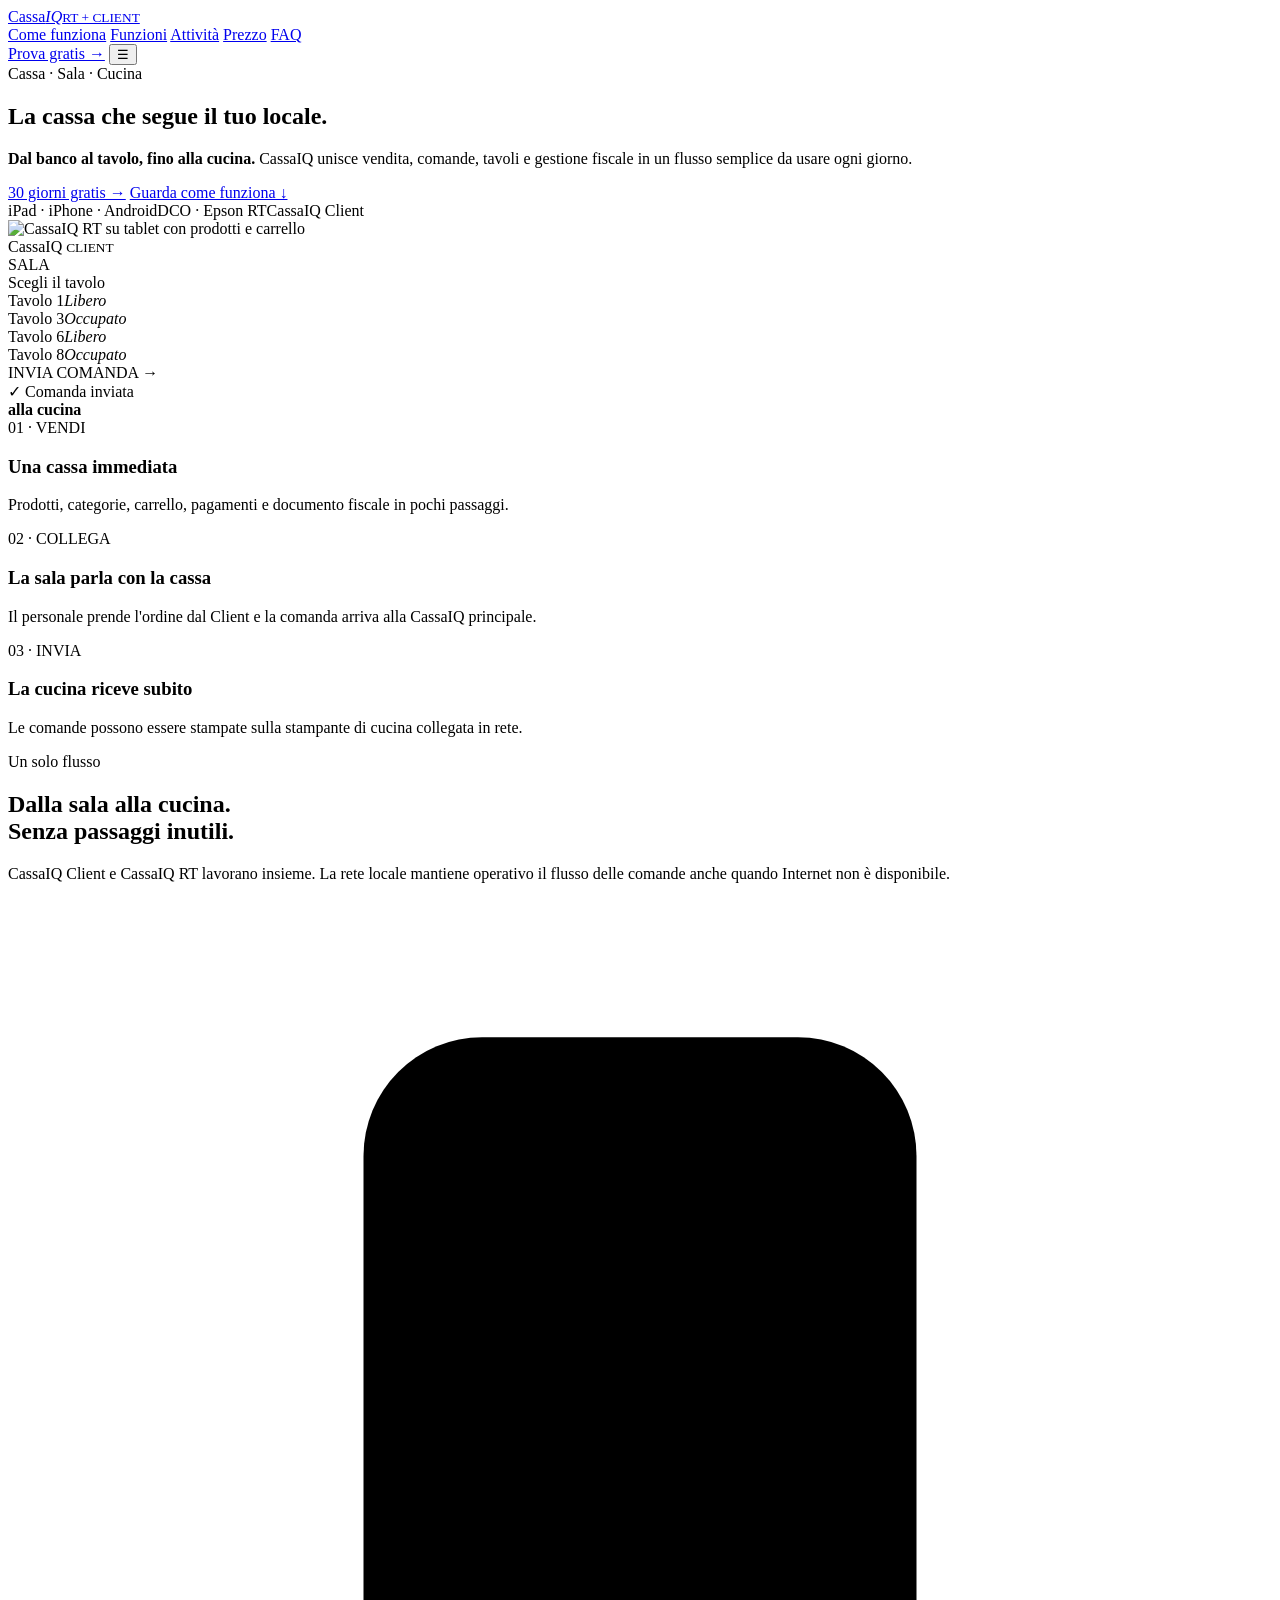
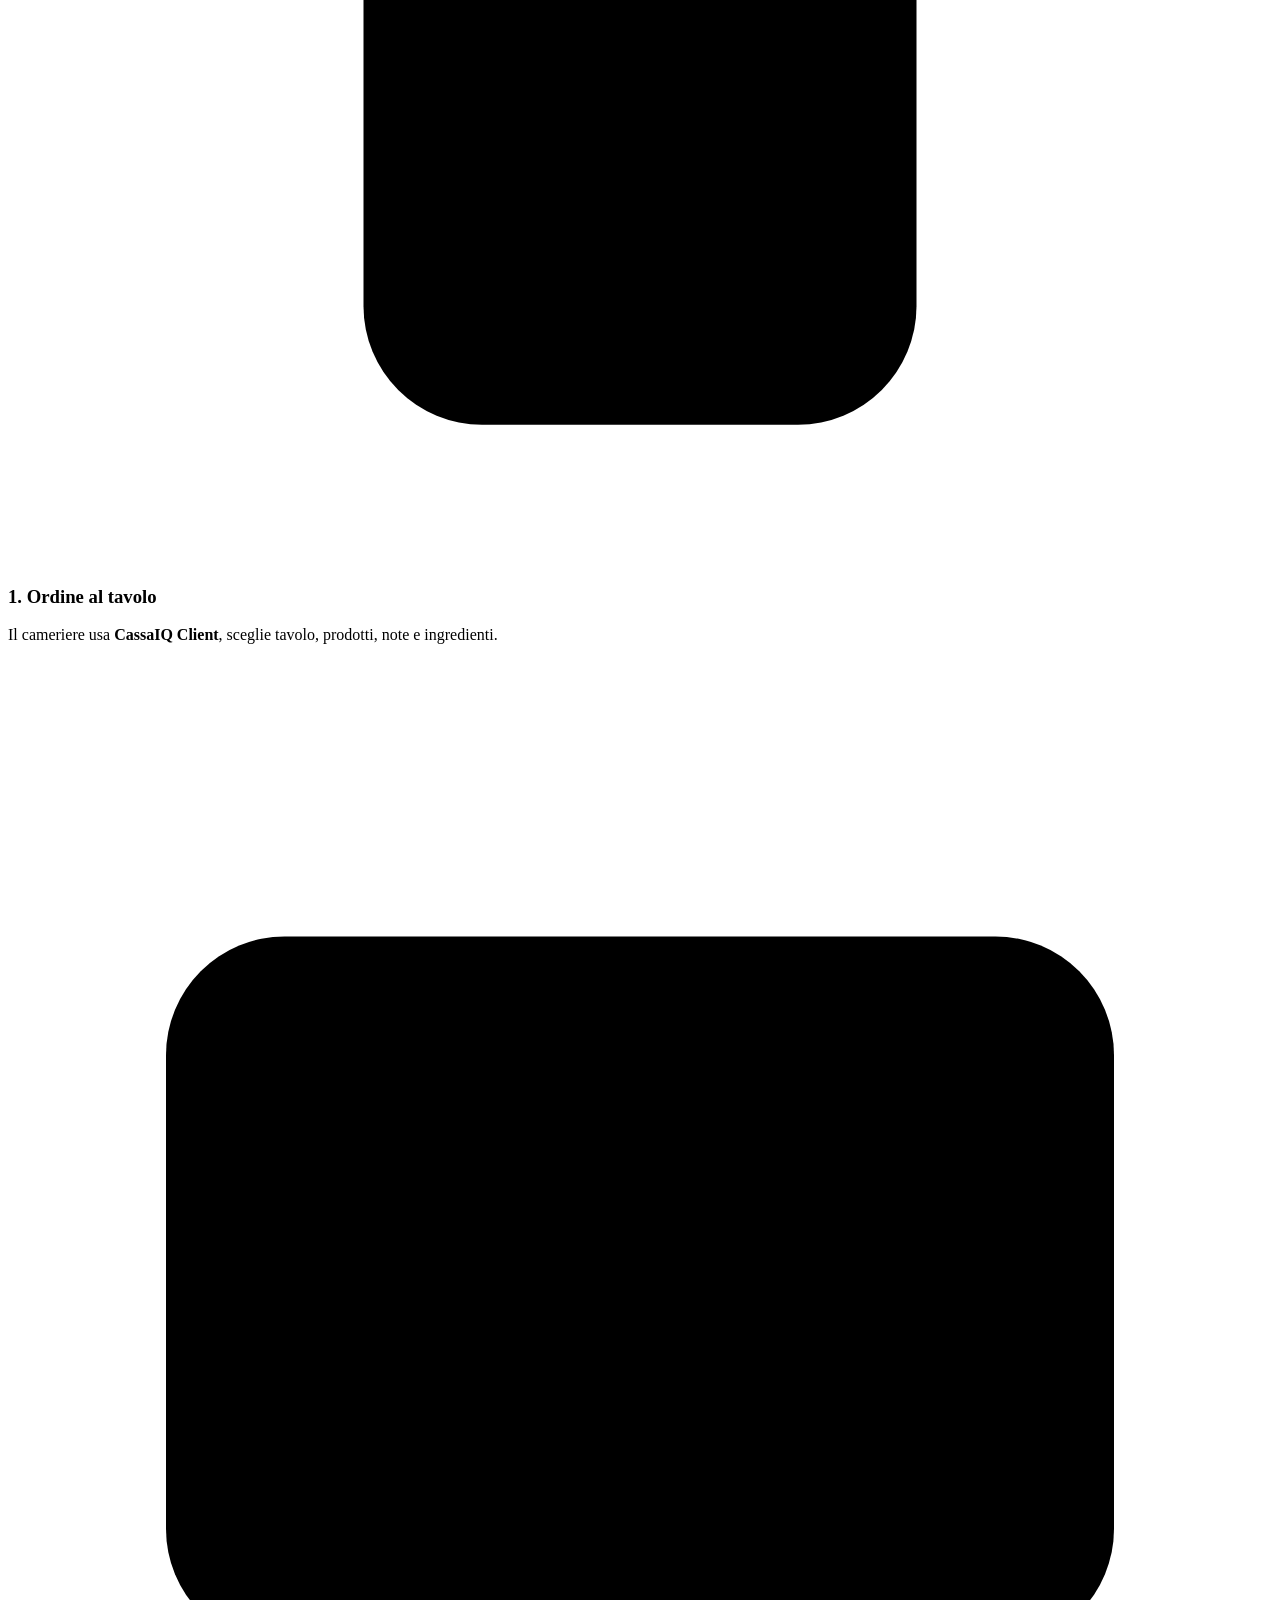
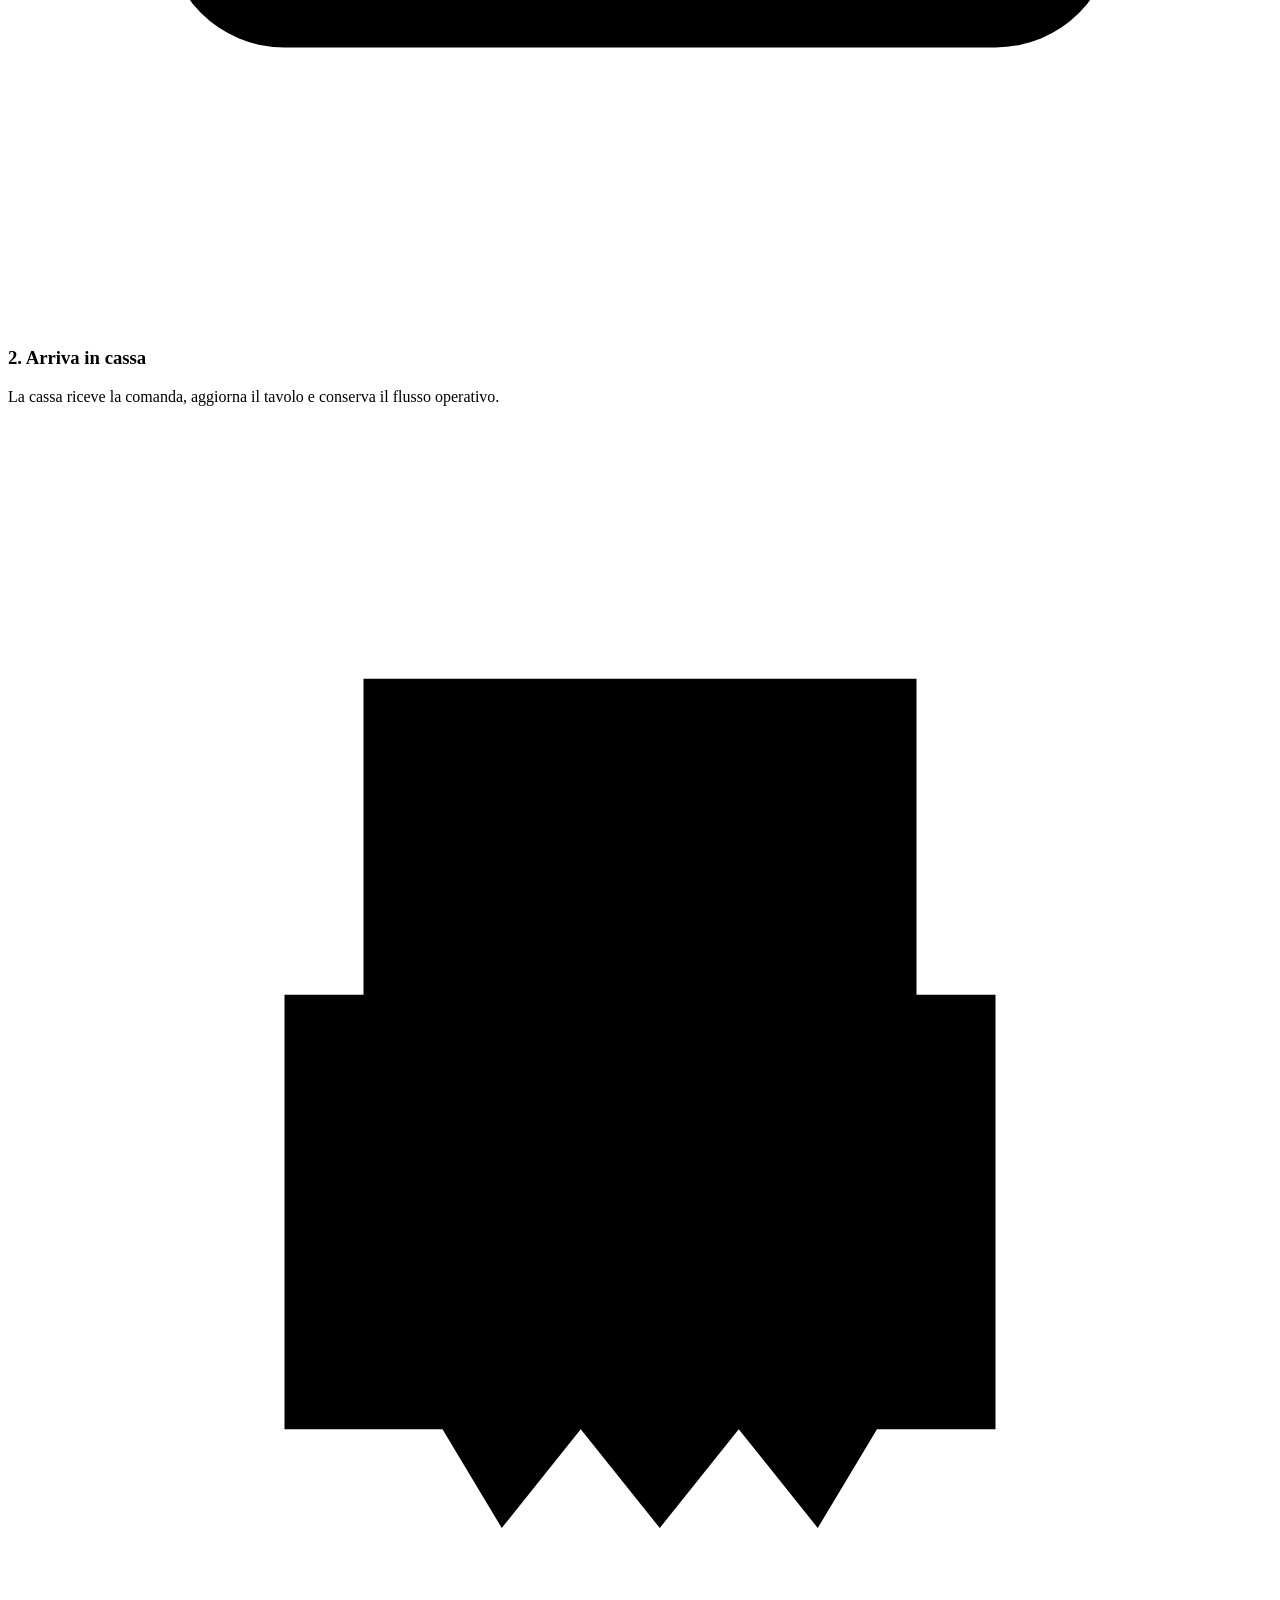
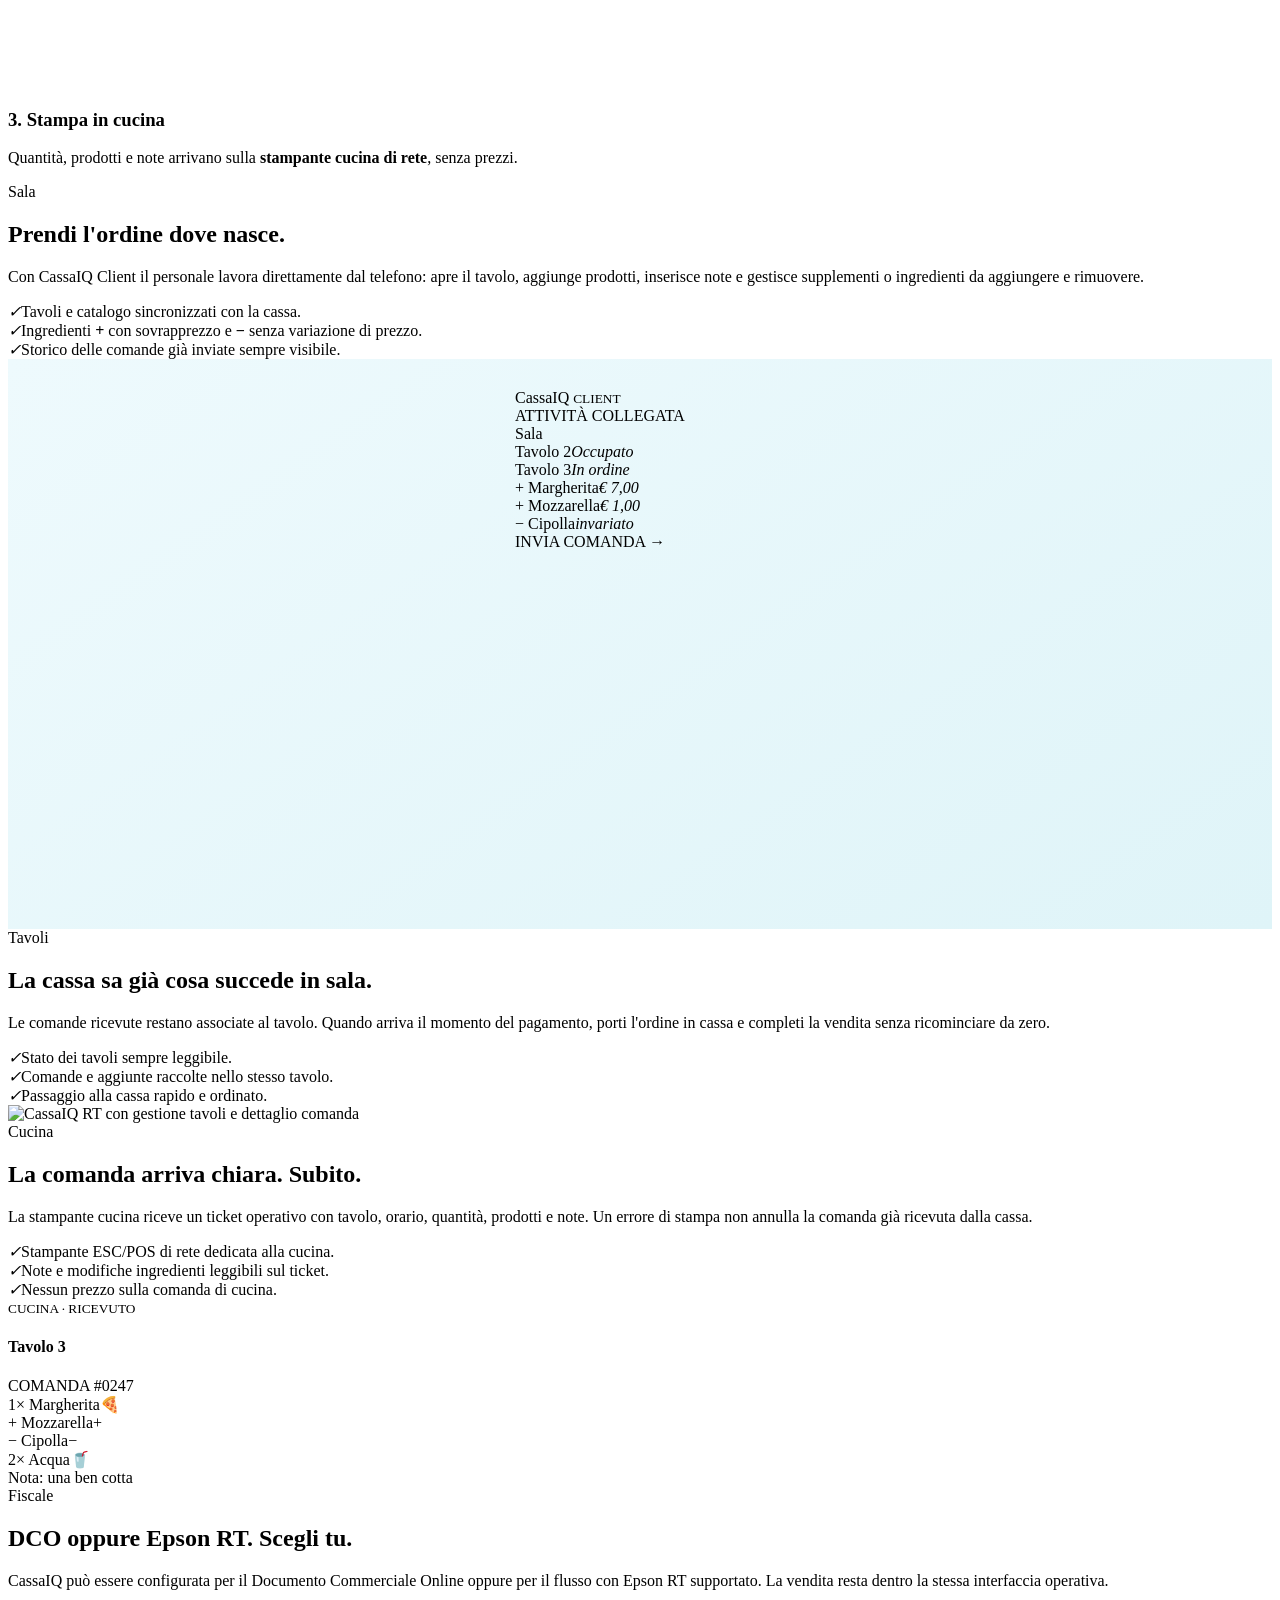
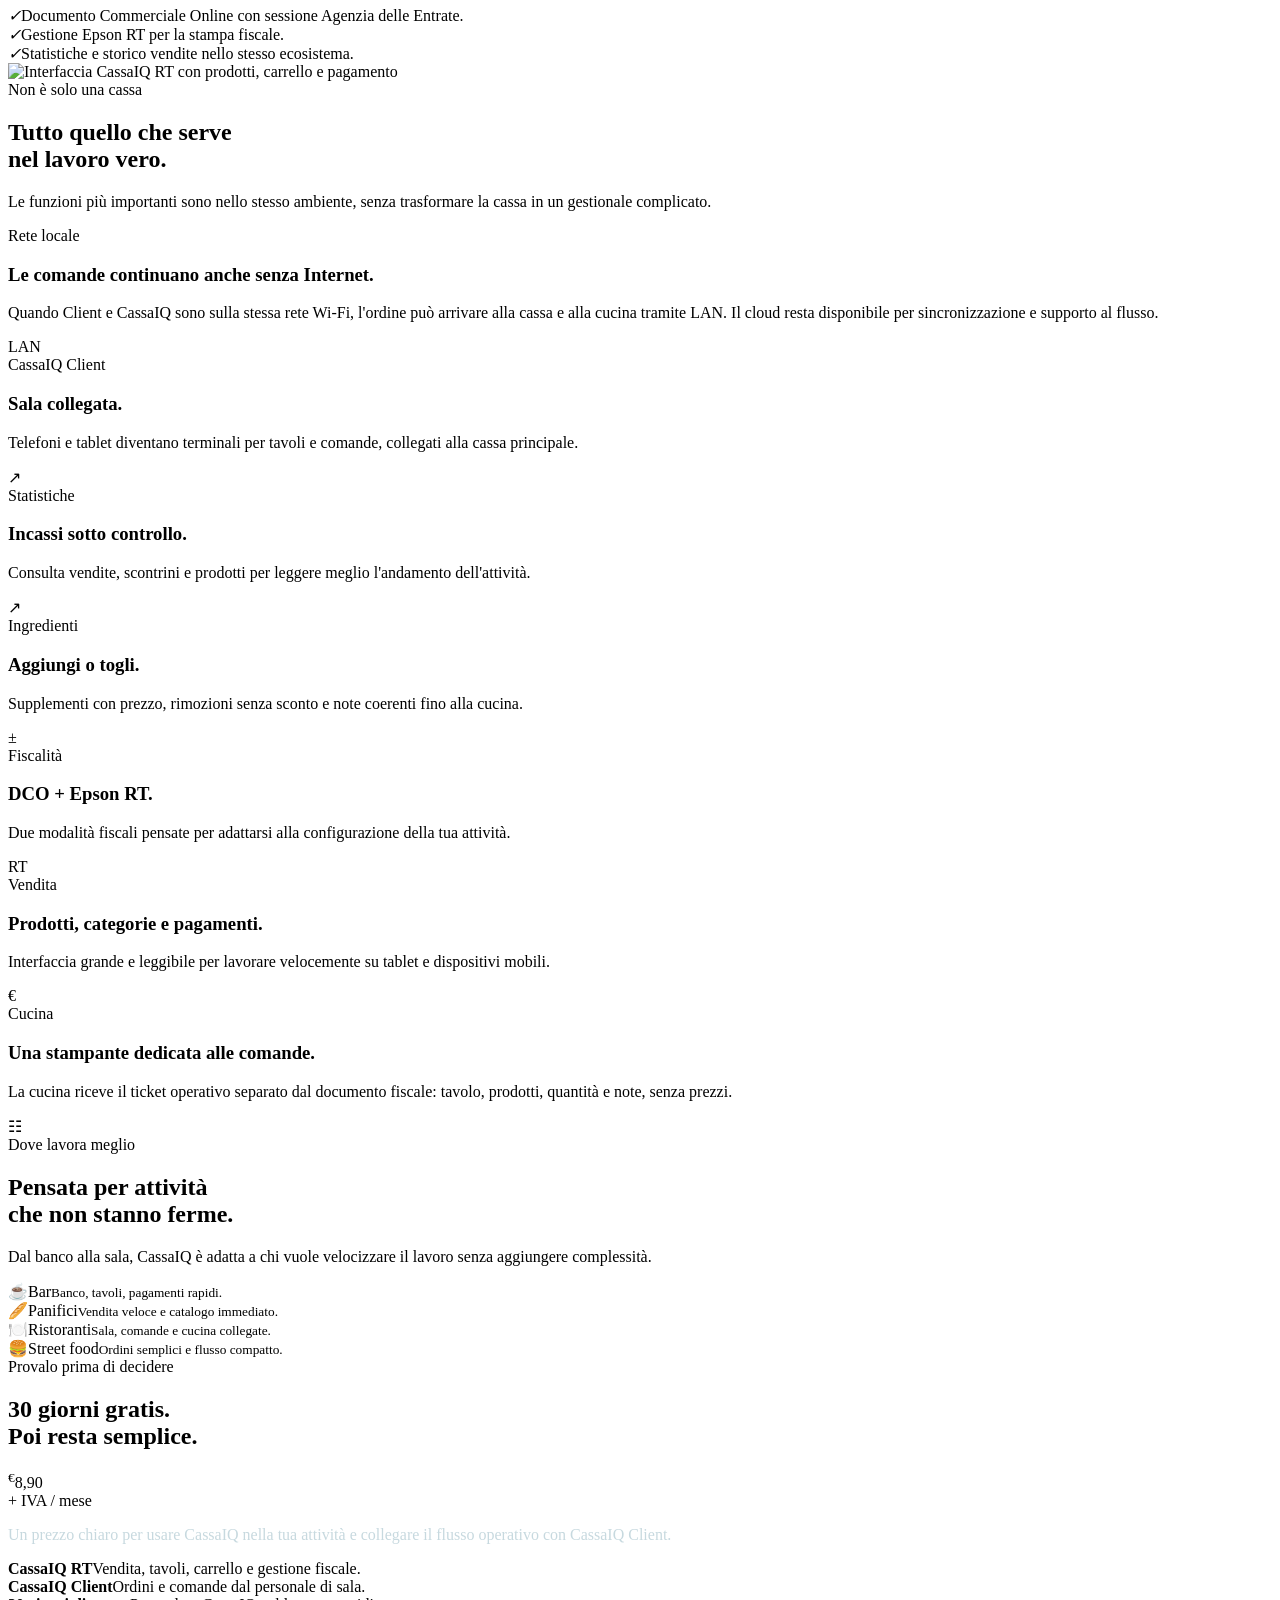
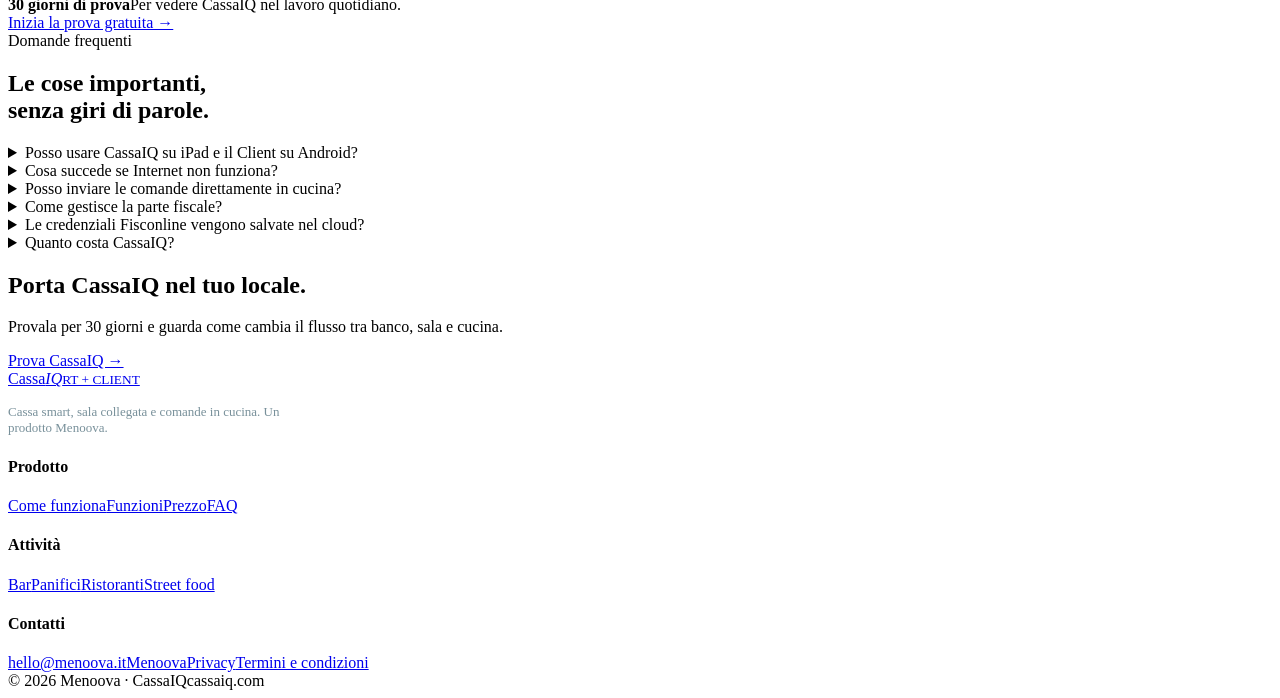
==== commit e5b5e859: "Add files via upload" ====
--- a/index.html
+++ b/index.html
@@ -2,498 +2,193 @@
 <html lang="it">
 <head>
   <meta charset="utf-8">
-  <meta name="viewport" content="width=device-width, initial-scale=1, viewport-fit=cover">
-  <meta name="theme-color" content="#07110f">
-  <meta name="description" content="Menoova crea app semplici per fatture, cassa, turni, menu QR e presenze. Strumenti digitali pensati per piccole attività e team.">
+  <meta name="viewport" content="width=device-width,initial-scale=1,viewport-fit=cover">
+  <meta name="theme-color" content="#ffffff">
+  <meta name="description" content="CassaIQ è la cassa smart per vendita, tavoli, comande e cucina. CassaIQ Client collega sala e cassa, con DCO o Epson RT e rete locale.">
+  <meta property="og:title" content="CassaIQ — La cassa che segue il tuo locale">
+  <meta property="og:description" content="Dal banco al tavolo, fino alla cucina. Vendita, comande, DCO o Epson RT in un unico flusso.">
   <meta property="og:type" content="website">
-  <meta property="og:title" content="Menoova — App semplici per il lavoro quotidiano">
-  <meta property="og:description" content="InvoiceIQ, CassaIQ, TurniIQ, MenuIQ e StaffIQ: un ecosistema di app per piccole attività e team.">
-  <meta property="og:url" content="https://menoova.it/">
-  <title>Menoova — App semplici per il lavoro quotidiano</title>
-  <style>
-    :root {
-      --bg: #07110f;
-      --bg-soft: #0a1714;
-      --panel: rgba(255,255,255,.055);
-      --panel-strong: rgba(255,255,255,.085);
-      --line: rgba(255,255,255,.10);
-      --text: #f4faf7;
-      --muted: #a8bbb4;
-      --green: #35b99b;
-      --green-bright: #69e1c4;
-      --violet: #9e82ff;
-      --blue: #68a8ff;
-      --amber: #ffc86f;
-      --pink: #ff92bd;
-      --shadow: 0 22px 70px rgba(0,0,0,.35);
-      --radius: 26px;
-      --max: 1180px;
-    }
+  <meta property="og:url" content="https://cassaiq.com/">
+  <link rel="icon" href="assets/favicon.svg" type="image/svg+xml">
+  <link rel="stylesheet" href="assets/styles.css">
+  <title>CassaIQ — Cassa smart, tavoli e comande</title>
+  <script type="application/ld+json">
+  {"@context":"https://schema.org","@type":"SoftwareApplication","name":"CassaIQ","applicationCategory":"BusinessApplication","operatingSystem":"iOS, Android","description":"Cassa smart per vendita, tavoli, comande e gestione fiscale tramite DCO o Epson RT.","offers":{"@type":"Offer","price":"8.90","priceCurrency":"EUR"}}
+  </script>
+</head>
+<body id="top">
+<header class="header">
+  <div class="container nav">
+    <a class="brand" href="#top" aria-label="CassaIQ home">
+      <span class="brand-icon" aria-hidden="true"></span>
+      <span class="wordmark">Cassa<i>IQ</i><small>RT + CLIENT</small></span>
+    </a>
+    <nav class="nav-links" aria-label="Navigazione principale">
+      <a href="#come-funziona">Come funziona</a>
+      <a href="#funzioni">Funzioni</a>
+      <a href="#attivita">Attività</a>
+      <a href="#prezzo">Prezzo</a>
+      <a href="#faq">FAQ</a>
+    </nav>
+    <a class="btn btn-primary" href="mailto:hello@menoova.it?subject=Prova%20CassaIQ%2030%20giorni">Prova gratis →</a>
+    <button class="menu-btn" type="button" aria-label="Apri menu" aria-expanded="false">☰</button>
+  </div>
+</header>
 
-    * { box-sizing: border-box; }
-    html { scroll-behavior: smooth; }
-    body {
-      margin: 0;
-      color: var(--text);
-      background:
-        radial-gradient(circle at 12% 0%, rgba(53,185,155,.18), transparent 31%),
-        radial-gradient(circle at 88% 9%, rgba(158,130,255,.13), transparent 29%),
-        linear-gradient(180deg, #081310 0%, var(--bg) 58%, #050b09 100%);
-      font-family: Inter, ui-sans-serif, -apple-system, BlinkMacSystemFont, "Segoe UI", sans-serif;
-      line-height: 1.55;
-      min-height: 100vh;
-      overflow-x: hidden;
-    }
-
-    a { color: inherit; text-decoration: none; }
-    button, a { -webkit-tap-highlight-color: transparent; }
-
-    .page-glow {
-      position: fixed;
-      width: 440px;
-      height: 440px;
-      border-radius: 50%;
-      filter: blur(100px);
-      opacity: .12;
-      pointer-events: none;
-      z-index: -1;
-    }
-    .glow-a { background: var(--green); left: -170px; top: 26vh; }
-    .glow-b { background: var(--violet); right: -190px; top: 58vh; }
-
-    .wrap { width: min(calc(100% - 40px), var(--max)); margin: 0 auto; }
-
-    header {
-      position: sticky;
-      top: 0;
-      z-index: 20;
-      background: rgba(7,17,15,.72);
-      border-bottom: 1px solid rgba(255,255,255,.065);
-      backdrop-filter: blur(18px);
-      -webkit-backdrop-filter: blur(18px);
-    }
-
-    .nav {
-      min-height: 74px;
-      display: flex;
-      align-items: center;
-      justify-content: space-between;
-      gap: 24px;
-    }
-
-    .brand {
-      display: inline-flex;
-      align-items: center;
-      gap: 12px;
-      font-weight: 800;
-      letter-spacing: -.03em;
-      font-size: 1.18rem;
-    }
-
-    .brand-mark {
-      width: 38px;
-      height: 38px;
-      display: grid;
-      place-items: center;
-      border-radius: 12px;
-      background: linear-gradient(145deg, var(--green-bright), #1d806c);
-      color: #03100d;
-      font-weight: 950;
-      box-shadow: inset 0 1px 0 rgba(255,255,255,.35), 0 8px 25px rgba(53,185,155,.22);
-    }
-
-    .nav-links { display: flex; align-items: center; gap: 28px; color: var(--muted); font-size: .94rem; }
-    .nav-links a:hover { color: var(--text); }
-
-    .nav-cta, .primary, .secondary {
-      display: inline-flex;
-      align-items: center;
-      justify-content: center;
-      gap: 9px;
-      border-radius: 14px;
-      font-weight: 750;
-      transition: transform .2s ease, background .2s ease, border-color .2s ease;
-    }
-
-    .nav-cta { padding: 11px 16px; background: rgba(53,185,155,.13); border: 1px solid rgba(105,225,196,.28); color: var(--green-bright); }
-    .nav-cta:hover, .primary:hover, .secondary:hover { transform: translateY(-2px); }
-
-    .hero {
-      padding: 106px 0 72px;
-      text-align: center;
-    }
-
-    .eyebrow {
-      display: inline-flex;
-      align-items: center;
-      gap: 8px;
-      padding: 8px 12px;
-      border: 1px solid rgba(105,225,196,.22);
-      background: rgba(53,185,155,.09);
-      color: var(--green-bright);
-      border-radius: 999px;
-      font-size: .82rem;
-      font-weight: 800;
-      letter-spacing: .08em;
-      text-transform: uppercase;
-    }
-
-    .eyebrow-dot { width: 7px; height: 7px; border-radius: 50%; background: var(--green-bright); box-shadow: 0 0 0 5px rgba(105,225,196,.09); }
-
-    h1 {
-      max-width: 930px;
-      margin: 25px auto 20px;
-      font-size: clamp(3rem, 7.4vw, 6.5rem);
-      line-height: .96;
-      letter-spacing: -.066em;
-      font-weight: 880;
-    }
-
-    .hero-gradient {
-      background: linear-gradient(110deg, #ffffff 15%, var(--green-bright) 56%, #b9a8ff 100%);
-      -webkit-background-clip: text;
-      background-clip: text;
-      color: transparent;
-    }
-
-    .hero-copy {
-      max-width: 720px;
-      margin: 0 auto;
-      color: var(--muted);
-      font-size: clamp(1.05rem, 1.8vw, 1.28rem);
-    }
-
-    .hero-actions { display: flex; justify-content: center; gap: 12px; margin-top: 34px; flex-wrap: wrap; }
-    .primary { padding: 14px 21px; color: #04110e; background: var(--green-bright); box-shadow: 0 14px 35px rgba(53,185,155,.22); }
-    .secondary { padding: 14px 21px; color: var(--text); border: 1px solid var(--line); background: rgba(255,255,255,.045); }
-
-    .trust-row {
-      display: flex;
-      justify-content: center;
-      align-items: center;
-      gap: 24px;
-      flex-wrap: wrap;
-      margin-top: 43px;
-      color: #8fa49c;
-      font-size: .88rem;
-    }
-    .trust-row span { display: inline-flex; align-items: center; gap: 8px; }
-    .check { color: var(--green-bright); font-weight: 900; }
-
-    section { padding: 76px 0; }
-    .section-head { display: flex; align-items: end; justify-content: space-between; gap: 30px; margin-bottom: 30px; }
-    .section-kicker { color: var(--green-bright); font-size: .8rem; font-weight: 850; letter-spacing: .1em; text-transform: uppercase; }
-    h2 { margin: 9px 0 0; font-size: clamp(2.15rem, 4vw, 3.65rem); line-height: 1.06; letter-spacing: -.045em; }
-    .section-copy { max-width: 510px; color: var(--muted); margin: 0; font-size: 1.02rem; }
-
-    .apps-grid {
-      display: grid;
-      grid-template-columns: repeat(12, 1fr);
-      gap: 18px;
-    }
-
-    .app-card {
-      position: relative;
-      overflow: hidden;
-      min-height: 342px;
-      padding: 28px;
-      border: 1px solid var(--line);
-      border-radius: var(--radius);
-      background: linear-gradient(150deg, rgba(255,255,255,.075), rgba(255,255,255,.025));
-      box-shadow: inset 0 1px 0 rgba(255,255,255,.055);
-      transition: transform .25s ease, border-color .25s ease, background .25s ease;
-    }
-    .app-card:hover { transform: translateY(-5px); border-color: rgba(255,255,255,.2); background: linear-gradient(150deg, rgba(255,255,255,.095), rgba(255,255,255,.03)); }
-    .app-card.featured { grid-column: span 6; }
-    .app-card.small { grid-column: span 4; min-height: 315px; }
-
-    .app-card::after {
-      content: "";
-      position: absolute;
-      width: 210px;
-      height: 210px;
-      right: -85px;
-      top: -80px;
-      border-radius: 50%;
-      background: var(--accent);
-      opacity: .11;
-      filter: blur(3px);
-    }
-
-    .app-top { position: relative; z-index: 1; display: flex; align-items: center; justify-content: space-between; gap: 16px; }
-    .app-icon {
-      width: 58px;
-      height: 58px;
-      border-radius: 17px;
-      display: grid;
-      place-items: center;
-      color: white;
-      background: color-mix(in srgb, var(--accent) 30%, transparent);
-      border: 1px solid color-mix(in srgb, var(--accent) 48%, transparent);
-      box-shadow: inset 0 1px 0 rgba(255,255,255,.18);
-    }
-    .app-icon svg { width: 29px; height: 29px; stroke: currentColor; fill: none; stroke-width: 1.75; stroke-linecap: round; stroke-linejoin: round; }
-
-    .badge {
-      border: 1px solid rgba(255,255,255,.12);
-      border-radius: 999px;
-      padding: 6px 10px;
-      color: #c6d4cf;
-      background: rgba(0,0,0,.16);
-      font-size: .72rem;
-      text-transform: uppercase;
-      font-weight: 850;
-      letter-spacing: .08em;
-    }
-    .badge.soon { color: var(--amber); border-color: rgba(255,200,111,.28); background: rgba(255,200,111,.08); }
-
-    .app-body { position: relative; z-index: 1; margin-top: 54px; }
-    .small .app-body { margin-top: 42px; }
-    .app-name { margin: 0; font-size: clamp(1.75rem, 3vw, 2.65rem); letter-spacing: -.045em; line-height: 1; }
-    .app-tagline { margin: 12px 0 0; font-size: 1.05rem; color: #dbe7e2; }
-    .app-desc { color: var(--muted); max-width: 520px; margin: 14px 0 0; }
-    .app-link { display: inline-flex; align-items: center; gap: 8px; margin-top: 25px; color: color-mix(in srgb, var(--accent) 78%, white); font-weight: 800; }
-    .app-link.disabled { color: #82928c; cursor: default; }
-
-    .invoice { --accent: var(--violet); }
-    .cassa { --accent: var(--green); }
-    .turni { --accent: var(--blue); }
-    .menu { --accent: var(--amber); }
-    .staff { --accent: var(--pink); }
-
-    .ecosystem {
-      border: 1px solid var(--line);
-      border-radius: 34px;
-      background:
-        radial-gradient(circle at 90% 0%, rgba(53,185,155,.15), transparent 38%),
-        linear-gradient(135deg, rgba(255,255,255,.07), rgba(255,255,255,.025));
-      padding: clamp(28px, 5vw, 58px);
-      box-shadow: var(--shadow);
-    }
-
-    .ecosystem-grid { display: grid; grid-template-columns: 1.05fr .95fr; gap: 54px; align-items: center; }
-    .eco-list { display: grid; gap: 13px; }
-    .eco-item { display: flex; gap: 15px; padding: 17px; border-radius: 18px; background: rgba(255,255,255,.045); border: 1px solid rgba(255,255,255,.07); }
-    .eco-number { min-width: 34px; height: 34px; display: grid; place-items: center; border-radius: 10px; color: #04110e; background: var(--green-bright); font-weight: 900; }
-    .eco-item strong { display: block; margin-bottom: 3px; }
-    .eco-item p { margin: 0; color: var(--muted); font-size: .93rem; }
-
-    .cta-box {
-      text-align: center;
-      padding: clamp(44px, 8vw, 86px) 24px;
-      border-top: 1px solid rgba(255,255,255,.07);
-    }
-    .cta-box p { color: var(--muted); max-width: 650px; margin: 17px auto 0; }
-
-    footer { border-top: 1px solid rgba(255,255,255,.075); background: rgba(0,0,0,.13); }
-    .footer-inner { padding: 34px 0; display: flex; justify-content: space-between; align-items: center; gap: 24px; color: #8ea29a; font-size: .88rem; }
-    .footer-links { display: flex; gap: 20px; flex-wrap: wrap; }
-    .footer-links a:hover { color: var(--text); }
-
-    @media (max-width: 900px) {
-      .nav-links { display: none; }
-      .hero { padding-top: 84px; }
-      .app-card.featured, .app-card.small { grid-column: span 12; }
-      .ecosystem-grid { grid-template-columns: 1fr; gap: 32px; }
-      .section-head { display: block; }
-      .section-copy { margin-top: 18px; }
-    }
-
-    @media (max-width: 600px) {
-      .wrap { width: min(calc(100% - 24px), var(--max)); }
-      .nav { min-height: 66px; }
-      .nav-cta { padding: 9px 12px; font-size: .84rem; }
-      .brand { font-size: 1.05rem; }
-      .brand-mark { width: 34px; height: 34px; }
-      .hero { padding: 68px 0 40px; }
-      h1 { font-size: clamp(2.65rem, 15vw, 4.2rem); }
-      section { padding: 54px 0; }
-      .app-card { min-height: 315px; padding: 22px; }
-      .app-body { margin-top: 40px; }
-      .footer-inner { align-items: flex-start; flex-direction: column; }
-    }
-
-    @media (prefers-reduced-motion: reduce) {
-      html { scroll-behavior: auto; }
-      *, *::before, *::after { transition-duration: .01ms !important; animation-duration: .01ms !important; }
-    }
-  </style>
-</head>
-<body>
-  <div class="page-glow glow-a"></div>
-  <div class="page-glow glow-b"></div>
-
-  <header>
-    <div class="wrap nav">
-      <a class="brand" href="#top" aria-label="Menoova, torna all'inizio">
-        <span class="brand-mark">M</span>
-        <span>Menoova</span>
-      </a>
-      <nav class="nav-links" aria-label="Navigazione principale">
-        <a href="#app">Le app</a>
-        <a href="#ecosistema">Ecosistema</a>
-        <a href="#contatti">Contatti</a>
-      </nav>
-      <a class="nav-cta" href="mailto:hello@menoova.it">Parliamone <span aria-hidden="true">↗</span></a>
+<main>
+<section class="hero">
+  <div class="container hero-grid">
+    <div class="reveal">
+      <div class="hero-badge"><span></span> Cassa · Sala · Cucina</div>
+      <h1>La cassa che <span class="accent">segue il tuo locale.</span></h1>
+      <p class="hero-copy"><strong>Dal banco al tavolo, fino alla cucina.</strong> CassaIQ unisce vendita, comande, tavoli e gestione fiscale in un flusso semplice da usare ogni giorno.</p>
+      <div class="hero-actions">
+        <a class="btn btn-primary" href="mailto:hello@menoova.it?subject=Prova%20CassaIQ%2030%20giorni">30 giorni gratis →</a>
+        <a class="btn btn-ghost" href="#come-funziona">Guarda come funziona ↓</a>
+      </div>
+      <div class="hero-mini"><span>iPad · iPhone · Android</span><span>DCO · Epson RT</span><span>CassaIQ Client</span></div>
     </div>
-  </header>
-
-  <main id="top">
-    <section class="hero">
-      <div class="wrap">
-        <div class="eyebrow"><span class="eyebrow-dot"></span> Tecnologia semplice, lavoro più leggero</div>
-        <h1>Le app che fanno lavorare meglio la tua attività.</h1>
-        <p class="hero-copy">Menoova riunisce strumenti digitali pratici per fatture, cassa, turni, menu QR e presenze. Ogni app nasce per risolvere un problema reale, senza complicazioni.</p>
-        <div class="hero-actions">
-          <a class="primary" href="#app">Scopri le app <span aria-hidden="true">↓</span></a>
-          <a class="secondary" href="mailto:hello@menoova.it">Contatta Menoova</a>
-        </div>
-        <div class="trust-row" aria-label="Vantaggi Menoova">
-          <span><b class="check">✓</b> Pensate per piccole attività</span>
-          <span><b class="check">✓</b> Semplici da configurare</span>
-          <span><b class="check">✓</b> Dati sincronizzati nel cloud</span>
-        </div>
-      </div>
-    </section>
-
-    <section id="app">
-      <div class="wrap">
-        <div class="section-head">
-          <div>
-            <div class="section-kicker">Le app Menoova</div>
-            <h2>Un’app giusta per ogni parte del lavoro.</h2>
-          </div>
-          <p class="section-copy">Soluzioni indipendenti, unite dalla stessa filosofia: interfacce chiare, automazioni utili e meno tempo perso nelle attività ripetitive.</p>
-        </div>
-
-        <div class="apps-grid">
-          <article class="app-card featured invoice">
-            <div class="app-top">
-              <div class="app-icon" aria-hidden="true">
-                <svg viewBox="0 0 24 24"><path d="M6 3h9l3 3v15H6z"/><path d="M14 3v4h4M9 11h6M9 15h6M9 19h4"/></svg>
-              </div>
-              <span class="badge">Fatture · AI</span>
-            </div>
-            <div class="app-body">
-              <h3 class="app-name">InvoiceIQ</h3>
-              <p class="app-tagline">Fatture, IVA e prezzi sotto controllo.</p>
-              <p class="app-desc">Fotografa una fattura o carica un PDF: l’AI estrae i dati, organizza acquisti e fornitori e segnala subito gli aumenti di prezzo.</p>
-              <a class="app-link" href="https://menoova.it/invoiceiq.html">Scopri InvoiceIQ <span aria-hidden="true">→</span></a>
-            </div>
-          </article>
-
-          <article class="app-card featured cassa">
-            <div class="app-top">
-              <div class="app-icon" aria-hidden="true">
-                <svg viewBox="0 0 24 24"><path d="M4 9h16v10H4zM7 5h10v4H7z"/><path d="M7 13h2M11 13h2M15 13h2M7 16h2M11 16h6"/></svg>
-              </div>
-              <span class="badge">Cassa · RT</span>
-            </div>
-            <div class="app-body">
-              <h3 class="app-name">CassaIQ</h3>
-              <p class="app-tagline">La cassa moderna collegata al tuo registratore telematico.</p>
-              <p class="app-desc">Catalogo prodotti, pagamenti, sconti, statistiche e stampa fiscale Epson in un’interfaccia pensata per tablet e attività di ogni tipo.</p>
-              <a class="app-link" href="https://menoova.it/cassaiq.html">Scopri CassaIQ <span aria-hidden="true">→</span></a>
-            </div>
-          </article>
-
-          <article class="app-card small turni">
-            <div class="app-top">
-              <div class="app-icon" aria-hidden="true">
-                <svg viewBox="0 0 24 24"><rect x="3" y="5" width="18" height="16" rx="2"/><path d="M8 3v4M16 3v4M3 10h18M8 14h3M14 14h2M8 17h2"/></svg>
-              </div>
-              <span class="badge">Team</span>
-            </div>
-            <div class="app-body">
-              <h3 class="app-name">TurniIQ</h3>
-              <p class="app-tagline">Turni sempre aggiornati, visibili a tutto il team.</p>
-              <p class="app-desc">Crea turni, gestisci ferie e permessi, comunica con i dipendenti e riduci messaggi e fogli sparsi.</p>
-              <a class="app-link" href="https://menoova.it/turniiq.html">Scopri TurniIQ <span aria-hidden="true">→</span></a>
-            </div>
-          </article>
-
-          <article class="app-card small menu">
-            <div class="app-top">
-              <div class="app-icon" aria-hidden="true">
-                <svg viewBox="0 0 24 24"><path d="M4 4h6v6H4zM14 4h6v6h-6zM4 14h6v6H4z"/><path d="M14 14h2v2h-2zM18 14h2v6h-2zM14 18h2v2h-2z"/></svg>
-              </div>
-              <span class="badge soon">In arrivo</span>
-            </div>
-            <div class="app-body">
-              <h3 class="app-name">MenuIQ</h3>
-              <p class="app-tagline">Crea il tuo menu digitale con QR code.</p>
-              <p class="app-desc">Importa il menu da una foto o crealo a mano, scegli lo stile e pubblicalo online per i tuoi clienti.</p>
-              <span class="app-link disabled">Prossimamente</span>
-            </div>
-          </article>
-
-          <article class="app-card small staff">
-            <div class="app-top">
-              <div class="app-icon" aria-hidden="true">
-                <svg viewBox="0 0 24 24"><circle cx="12" cy="12" r="8"/><path d="M12 8v5l3 2M7 3l-2 2M17 3l2 2"/></svg>
-              </div>
-              <span class="badge soon">In arrivo</span>
-            </div>
-            <div class="app-body">
-              <h3 class="app-name">StaffIQ</h3>
-              <p class="app-tagline">Il timbro elettronico per presenze e ore lavorate.</p>
-              <p class="app-desc">Entrate, uscite, ore e report del personale in un sistema semplice, accessibile e pensato per le piccole attività.</p>
-              <span class="app-link disabled">Prossimamente</span>
-            </div>
-          </article>
-        </div>
-      </div>
-    </section>
-
-    <section id="ecosistema">
-      <div class="wrap ecosystem">
-        <div class="ecosystem-grid">
-          <div>
-            <div class="section-kicker">Ecosistema Menoova</div>
-            <h2>Strumenti distinti. Un’unica idea di semplicità.</h2>
-            <p class="section-copy" style="margin-top:18px">Ogni prodotto può essere usato da solo. Crescendo, la tua attività può aggiungere nuove app senza cambiare metodo di lavoro.</p>
-          </div>
-          <div class="eco-list">
-            <div class="eco-item">
-              <div class="eco-number">1</div>
-              <div><strong>Immediato da usare</strong><p>Interfacce pulite e funzioni chiare, senza configurazioni inutilmente complicate.</p></div>
-            </div>
-            <div class="eco-item">
-              <div class="eco-number">2</div>
-              <div><strong>Dati sempre disponibili</strong><p>Account e sincronizzazione cloud per ritrovare il lavoro anche cambiando dispositivo.</p></div>
-            </div>
-            <div class="eco-item">
-              <div class="eco-number">3</div>
-              <div><strong>Sviluppato partendo dal lavoro reale</strong><p>Ogni funzione nasce da esigenze concrete di negozi, ristorazione e piccoli team.</p></div>
-            </div>
+    <div class="hero-stage reveal" aria-label="CassaIQ RT con CassaIQ Client">
+      <div class="hero-orbit"></div>
+      <img class="hero-device" src="assets/hero-pos.webp" alt="CassaIQ RT su tablet con prodotti e carrello">
+      <div class="phone-card" aria-hidden="true">
+        <div class="phone-screen">
+          <div class="phone-top">CassaIQ <small>CLIENT</small></div>
+          <div class="phone-body">
+            <div class="phone-label">SALA</div><div class="phone-title">Scegli il tavolo</div>
+            <div class="table-chip"><span>Tavolo 1</span><em>Libero</em></div>
+            <div class="table-chip active"><span>Tavolo 3</span><em>Occupato</em></div>
+            <div class="table-chip"><span>Tavolo 6</span><em>Libero</em></div>
+            <div class="table-chip"><span>Tavolo 8</span><em>Occupato</em></div>
+            <div class="send-mini">INVIA COMANDA →</div>
           </div>
         </div>
       </div>
-    </section>
+      <div class="floating-note">✓ Comanda inviata<br><b>alla cucina</b></div>
+    </div>
+  </div>
+</section>
 
-    <section id="contatti" class="cta-box">
-      <div class="wrap">
-        <div class="section-kicker">Parliamo della tua attività</div>
-        <h2>Quale app può semplificarti il lavoro?</h2>
-        <p>Scrivici per informazioni, accesso alle versioni di prova o per raccontarci una funzione di cui hai bisogno.</p>
-        <div class="hero-actions">
-          <a class="primary" href="mailto:hello@menoova.it">hello@menoova.it</a>
-          <a class="secondary" href="#app">Rivedi le app</a>
-        </div>
-      </div>
-    </section>
-  </main>
+<section class="promise">
+  <div class="container promise-grid">
+    <article class="promise-card reveal"><div class="promise-no">01 · VENDI</div><h3>Una cassa immediata</h3><p>Prodotti, categorie, carrello, pagamenti e documento fiscale in pochi passaggi.</p></article>
+    <article class="promise-card reveal"><div class="promise-no">02 · COLLEGA</div><h3>La sala parla con la cassa</h3><p>Il personale prende l'ordine dal Client e la comanda arriva alla CassaIQ principale.</p></article>
+    <article class="promise-card reveal"><div class="promise-no">03 · INVIA</div><h3>La cucina riceve subito</h3><p>Le comande possono essere stampate sulla stampante di cucina collegata in rete.</p></article>
+  </div>
+</section>
 
-  <footer>
-    <div class="wrap footer-inner">
-      <div>© 2026 Menoova · Marina di Ragusa, Italia</div>
-      <div class="footer-links">
-        <a href="https://menoova.it/invoiceiq.html">InvoiceIQ</a>
-        <a href="https://menoova.it/cassaiq.html">CassaIQ</a>
-        <a href="https://menoova.it/turniiq.html">TurniIQ</a>
-        <a href="mailto:hello@menoova.it">Contatti</a>
-      </div>
+<section class="workflow" id="come-funziona">
+  <div class="container">
+    <div class="section-head reveal"><div class="kicker">Un solo flusso</div><h2 class="section-title">Dalla sala alla cucina.<br>Senza passaggi inutili.</h2><p class="section-lead">CassaIQ Client e CassaIQ RT lavorano insieme. La rete locale mantiene operativo il flusso delle comande anche quando Internet non è disponibile.</p></div>
+    <div class="flow-track reveal">
+      <div class="flow-pulse"></div>
+      <article class="flow-step"><div class="flow-icon"><svg viewBox="0 0 64 64"><rect x="18" y="7" width="28" height="50" rx="6"/><path d="M25 15h14M24 28h16M24 36h12M28 49h8"/></svg></div><h3>1. Ordine al tavolo</h3><p>Il cameriere usa <strong>CassaIQ Client</strong>, sceglie tavolo, prodotti, note e ingredienti.</p></article>
+      <article class="flow-step"><div class="flow-icon"><svg viewBox="0 0 64 64"><rect x="8" y="14" width="48" height="36" rx="6"/><path d="M15 22h15M15 30h24M15 38h18M47 22v18"/></svg></div><h3>2. Arriva in cassa</h3><p>La cassa riceve la comanda, aggiorna il tavolo e conserva il flusso operativo.</p></article>
+      <article class="flow-step"><div class="flow-icon"><svg viewBox="0 0 64 64"><path d="M18 13h28v16H18zM14 29h36v22H14zM21 36h22M22 51l3 5 4-5 4 5 4-5 4 5 3-5"/></svg></div><h3>3. Stampa in cucina</h3><p>Quantità, prodotti e note arrivano sulla <strong>stampante cucina di rete</strong>, senza prezzi.</p></article>
     </div>
-  </footer>
+  </div>
+</section>
+
+<section class="story">
+  <div class="container story-grid">
+    <div class="story-copy reveal"><div class="kicker">Sala</div><h2>Prendi l'ordine dove nasce.</h2><p>Con CassaIQ Client il personale lavora direttamente dal telefono: apre il tavolo, aggiunge prodotti, inserisce note e gestisce supplementi o ingredienti da aggiungere e rimuovere.</p><div class="checks"><div class="check"><i>✓</i><span>Tavoli e catalogo sincronizzati con la cassa.</span></div><div class="check"><i>✓</i><span>Ingredienti <strong>+</strong> con sovrapprezzo e <strong>−</strong> senza variazione di prezzo.</span></div><div class="check"><i>✓</i><span>Storico delle comande già inviate sempre visibile.</span></div></div></div>
+    <div class="story-visual reveal">
+      <div class="visual-card" style="padding:30px;background:linear-gradient(145deg,#eefafd,#dff4f8)"><div class="phone-card" style="position:relative;left:auto;bottom:auto;margin:auto;width:250px;height:510px;transform:none;animation:none"><div class="phone-screen"><div class="phone-top">CassaIQ <small>CLIENT</small></div><div class="phone-body"><div class="phone-label">ATTIVITÀ COLLEGATA</div><div class="phone-title">Sala</div><div class="table-chip"><span>Tavolo 2</span><em>Occupato</em></div><div class="table-chip active"><span>Tavolo 3</span><em>In ordine</em></div><div class="table-chip"><span>+ Margherita</span><em>€ 7,00</em></div><div class="table-chip"><span>+ Mozzarella</span><em>€ 1,00</em></div><div class="table-chip"><span>− Cipolla</span><em>invariato</em></div><div class="send-mini">INVIA COMANDA →</div></div></div></div></div>
+    </div>
+  </div>
+</section>
+
+<section class="story">
+  <div class="container story-grid reverse">
+    <div class="story-copy reveal"><div class="kicker">Tavoli</div><h2>La cassa sa già cosa succede in sala.</h2><p>Le comande ricevute restano associate al tavolo. Quando arriva il momento del pagamento, porti l'ordine in cassa e completi la vendita senza ricominciare da zero.</p><div class="checks"><div class="check"><i>✓</i><span>Stato dei tavoli sempre leggibile.</span></div><div class="check"><i>✓</i><span>Comande e aggiunte raccolte nello stesso tavolo.</span></div><div class="check"><i>✓</i><span>Passaggio alla cassa rapido e ordinato.</span></div></div></div>
+    <div class="story-visual reveal"><div class="visual-card"><img src="assets/tables.webp" alt="CassaIQ RT con gestione tavoli e dettaglio comanda"></div></div>
+  </div>
+</section>
+
+<section class="story">
+  <div class="container story-grid">
+    <div class="story-copy reveal"><div class="kicker">Cucina</div><h2>La comanda arriva chiara. Subito.</h2><p>La stampante cucina riceve un ticket operativo con tavolo, orario, quantità, prodotti e note. Un errore di stampa non annulla la comanda già ricevuta dalla cassa.</p><div class="checks"><div class="check"><i>✓</i><span>Stampante ESC/POS di rete dedicata alla cucina.</span></div><div class="check"><i>✓</i><span>Note e modifiche ingredienti leggibili sul ticket.</span></div><div class="check"><i>✓</i><span>Nessun prezzo sulla comanda di cucina.</span></div></div></div>
+    <div class="story-visual reveal"><div class="visual-card kitchen-scene"><div class="kitchen-unit"><div class="kitchen-screen"><small>CUCINA · RICEVUTO</small><h4>Tavolo 3</h4></div><div class="receipt"><div class="receipt-title">COMANDA #0247</div><div class="receipt-row"><span>1× Margherita</span><span>🍕</span></div><div class="receipt-row"><span>+ Mozzarella</span><span>+</span></div><div class="receipt-row"><span>− Cipolla</span><span>−</span></div><div class="receipt-row"><span>2× Acqua</span><span>🥤</span></div><div class="receipt-note">Nota: una ben cotta</div></div><span class="kitchen-led"></span></div></div></div>
+  </div>
+</section>
+
+<section class="story">
+  <div class="container story-grid reverse">
+    <div class="story-copy reveal"><div class="kicker">Fiscale</div><h2>DCO oppure Epson RT. Scegli tu.</h2><p>CassaIQ può essere configurata per il Documento Commerciale Online oppure per il flusso con Epson RT supportato. La vendita resta dentro la stessa interfaccia operativa.</p><div class="checks"><div class="check"><i>✓</i><span>Documento Commerciale Online con sessione Agenzia delle Entrate.</span></div><div class="check"><i>✓</i><span>Gestione Epson RT per la stampa fiscale.</span></div><div class="check"><i>✓</i><span>Statistiche e storico vendite nello stesso ecosistema.</span></div></div></div>
+    <div class="story-visual reveal"><div class="visual-card"><img src="assets/pos-interface.webp" alt="Interfaccia CassaIQ RT con prodotti, carrello e pagamento"></div></div>
+  </div>
+</section>
+
+<section class="features" id="funzioni">
+  <div class="container">
+    <div class="section-head reveal"><div class="kicker">Non è solo una cassa</div><h2 class="section-title">Tutto quello che serve<br>nel lavoro vero.</h2><p class="section-lead">Le funzioni più importanti sono nello stesso ambiente, senza trasformare la cassa in un gestionale complicato.</p></div>
+    <div class="bento">
+      <article class="feature big tint reveal"><div class="tag">Rete locale</div><h3>Le comande continuano anche senza Internet.</h3><p>Quando Client e CassaIQ sono sulla stessa rete Wi‑Fi, l'ordine può arrivare alla cassa e alla cucina tramite LAN. Il cloud resta disponibile per sincronizzazione e supporto al flusso.</p><div class="feature-mark">LAN</div></article>
+      <article class="feature med dark reveal"><div class="tag">CassaIQ Client</div><h3>Sala collegata.</h3><p>Telefoni e tablet diventano terminali per tavoli e comande, collegati alla cassa principale.</p><div class="feature-mark">↗</div></article>
+      <article class="feature small reveal"><div class="tag">Statistiche</div><h3>Incassi sotto controllo.</h3><p>Consulta vendite, scontrini e prodotti per leggere meglio l'andamento dell'attività.</p><div class="feature-mark">↗</div></article>
+      <article class="feature small reveal"><div class="tag">Ingredienti</div><h3>Aggiungi o togli.</h3><p>Supplementi con prezzo, rimozioni senza sconto e note coerenti fino alla cucina.</p><div class="feature-mark">±</div></article>
+      <article class="feature small reveal"><div class="tag">Fiscalità</div><h3>DCO + Epson RT.</h3><p>Due modalità fiscali pensate per adattarsi alla configurazione della tua attività.</p><div class="feature-mark">RT</div></article>
+      <article class="feature med reveal"><div class="tag">Vendita</div><h3>Prodotti, categorie e pagamenti.</h3><p>Interfaccia grande e leggibile per lavorare velocemente su tablet e dispositivi mobili.</p><div class="feature-mark">€</div></article>
+      <article class="feature big tint reveal"><div class="tag">Cucina</div><h3>Una stampante dedicata alle comande.</h3><p>La cucina riceve il ticket operativo separato dal documento fiscale: tavolo, prodotti, quantità e note, senza prezzi.</p><div class="feature-mark">☷</div></article>
+    </div>
+  </div>
+</section>
+
+<section class="audience" id="attivita">
+  <div class="container">
+    <div class="section-head reveal"><div class="kicker">Dove lavora meglio</div><h2 class="section-title">Pensata per attività<br>che non stanno ferme.</h2><p class="section-lead">Dal banco alla sala, CassaIQ è adatta a chi vuole velocizzare il lavoro senza aggiungere complessità.</p></div>
+    <div class="audience-grid">
+      <div class="audience-card reveal"><span>☕</span>Bar<small>Banco, tavoli, pagamenti rapidi.</small></div>
+      <div class="audience-card reveal"><span>🥖</span>Panifici<small>Vendita veloce e catalogo immediato.</small></div>
+      <div class="audience-card reveal"><span>🍽️</span>Ristoranti<small>Sala, comande e cucina collegate.</small></div>
+      <div class="audience-card reveal"><span>🍔</span>Street food<small>Ordini semplici e flusso compatto.</small></div>
+    </div>
+  </div>
+</section>
+
+<section class="pricing" id="prezzo">
+  <div class="container">
+    <div class="price-card reveal">
+      <div class="price-badge">Provalo prima di decidere</div>
+      <h2><strong>30 giorni gratis.</strong><br>Poi resta semplice.</h2>
+      <div class="price-row"><div class="price-value"><sup>€</sup>8,90</div><div class="price-meta">+ IVA / mese</div></div>
+      <p style="color:#c7d9df;max-width:670px">Un prezzo chiaro per usare CassaIQ nella tua attività e collegare il flusso operativo con CassaIQ Client.</p>
+      <div class="price-grid"><div class="price-point"><strong>CassaIQ RT</strong>Vendita, tavoli, carrello e gestione fiscale.</div><div class="price-point"><strong>CassaIQ Client</strong>Ordini e comande dal personale di sala.</div><div class="price-point"><strong>30 giorni di prova</strong>Per vedere CassaIQ nel lavoro quotidiano.</div></div>
+      <a class="btn" href="mailto:hello@menoova.it?subject=Prova%20CassaIQ%2030%20giorni">Inizia la prova gratuita →</a>
+    </div>
+  </div>
+</section>
+
+<section class="faq" id="faq">
+  <div class="container">
+    <div class="section-head reveal"><div class="kicker">Domande frequenti</div><h2 class="section-title">Le cose importanti,<br>senza giri di parole.</h2></div>
+    <div class="faq-list">
+      <details class="reveal"><summary>Posso usare CassaIQ su iPad e il Client su Android?</summary><div class="faq-answer">Sì. Le piattaforme possono essere mischiate: per esempio CassaIQ su iPad e CassaIQ Client su Android, oppure la combinazione inversa.</div></details>
+      <details class="reveal"><summary>Cosa succede se Internet non funziona?</summary><div class="faq-answer">Per il flusso operativo delle comande, CassaIQ Client può comunicare con la cassa tramite la <strong>rete locale Wi‑Fi</strong>. Le operazioni che richiedono servizi online dipendono invece dalla disponibilità della connessione.</div></details>
+      <details class="reveal"><summary>Posso inviare le comande direttamente in cucina?</summary><div class="faq-answer">Sì. CassaIQ può utilizzare una stampante ESC/POS di rete dedicata alla cucina. Il ticket contiene tavolo, data e ora, quantità, prodotti e note, senza prezzi.</div></details>
+      <details class="reveal"><summary>Come gestisce la parte fiscale?</summary><div class="faq-answer">CassaIQ può essere configurata per la modalità <strong>Documento Commerciale Online</strong> oppure per il flusso con <strong>Epson RT</strong> supportato, in base alla configurazione scelta per l'attività.</div></details>
+      <details class="reveal"><summary>Le credenziali Fisconline vengono salvate nel cloud?</summary><div class="faq-answer">No. Le credenziali Fisconline non vengono salvate nel database cloud di CassaIQ: restano sul dispositivo e vengono conservate nell'area sicura del sistema operativo.</div></details>
+      <details class="reveal"><summary>Quanto costa CassaIQ?</summary><div class="faq-answer">La prova è gratuita per 30 giorni. Successivamente il prezzo indicato è <strong>€ 8,90 + IVA al mese</strong>.</div></details>
+    </div>
+  </div>
+</section>
+
+<section class="final-cta" id="contatti">
+  <div class="container"><div class="final-box reveal"><div><h2>Porta CassaIQ nel tuo locale.</h2><p>Provala per 30 giorni e guarda come cambia il flusso tra banco, sala e cucina.</p></div><a class="btn btn-primary" href="mailto:hello@menoova.it?subject=Richiesta%20prova%20CassaIQ">Prova CassaIQ →</a></div></div>
+</section>
+</main>
+
+<footer class="footer">
+  <div class="container">
+    <div class="footer-grid">
+      <div><a class="brand" href="#top"><span class="brand-icon" aria-hidden="true"></span><span class="wordmark">Cassa<i>IQ</i><small>RT + CLIENT</small></span></a><p style="color:#78909a;font-size:13px;max-width:290px;margin-top:16px">Cassa smart, sala collegata e comande in cucina. Un prodotto Menoova.</p></div>
+      <div><h4>Prodotto</h4><div class="footer-links"><a href="#come-funziona">Come funziona</a><a href="#funzioni">Funzioni</a><a href="#prezzo">Prezzo</a><a href="#faq">FAQ</a></div></div>
+      <div><h4>Attività</h4><div class="footer-links"><a href="#attivita">Bar</a><a href="#attivita">Panifici</a><a href="#attivita">Ristoranti</a><a href="#attivita">Street food</a></div></div>
+      <div><h4>Contatti</h4><div class="footer-links"><a href="mailto:hello@menoova.it">hello@menoova.it</a><a href="https://menoova.it">Menoova</a><a href="privacy.html">Privacy</a><a href="termini-condizioni.html">Termini e condizioni</a></div></div>
+    </div>
+    <div class="footer-bottom"><span>© 2026 Menoova · CassaIQ</span><span>cassaiq.com</span></div>
+  </div>
+</footer>
+<script src="assets/app.js" defer></script>
 </body>
 </html>
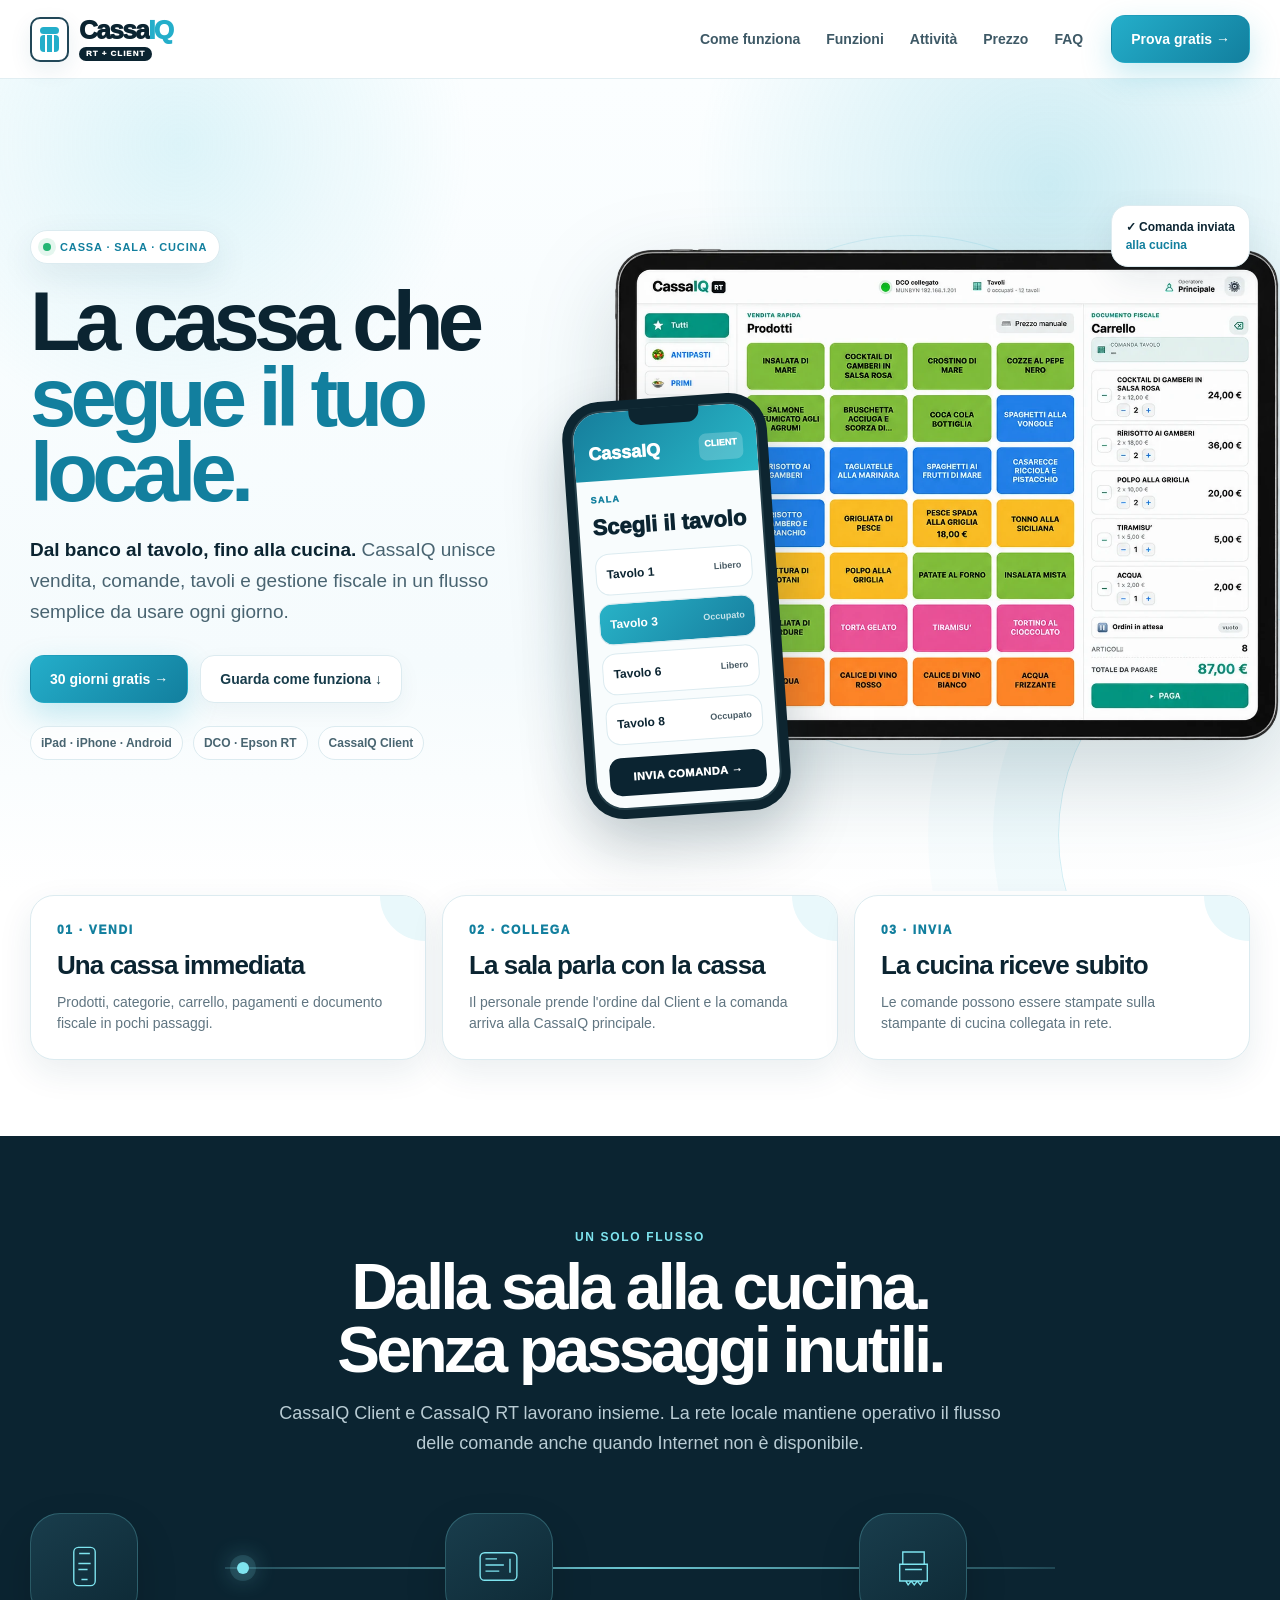
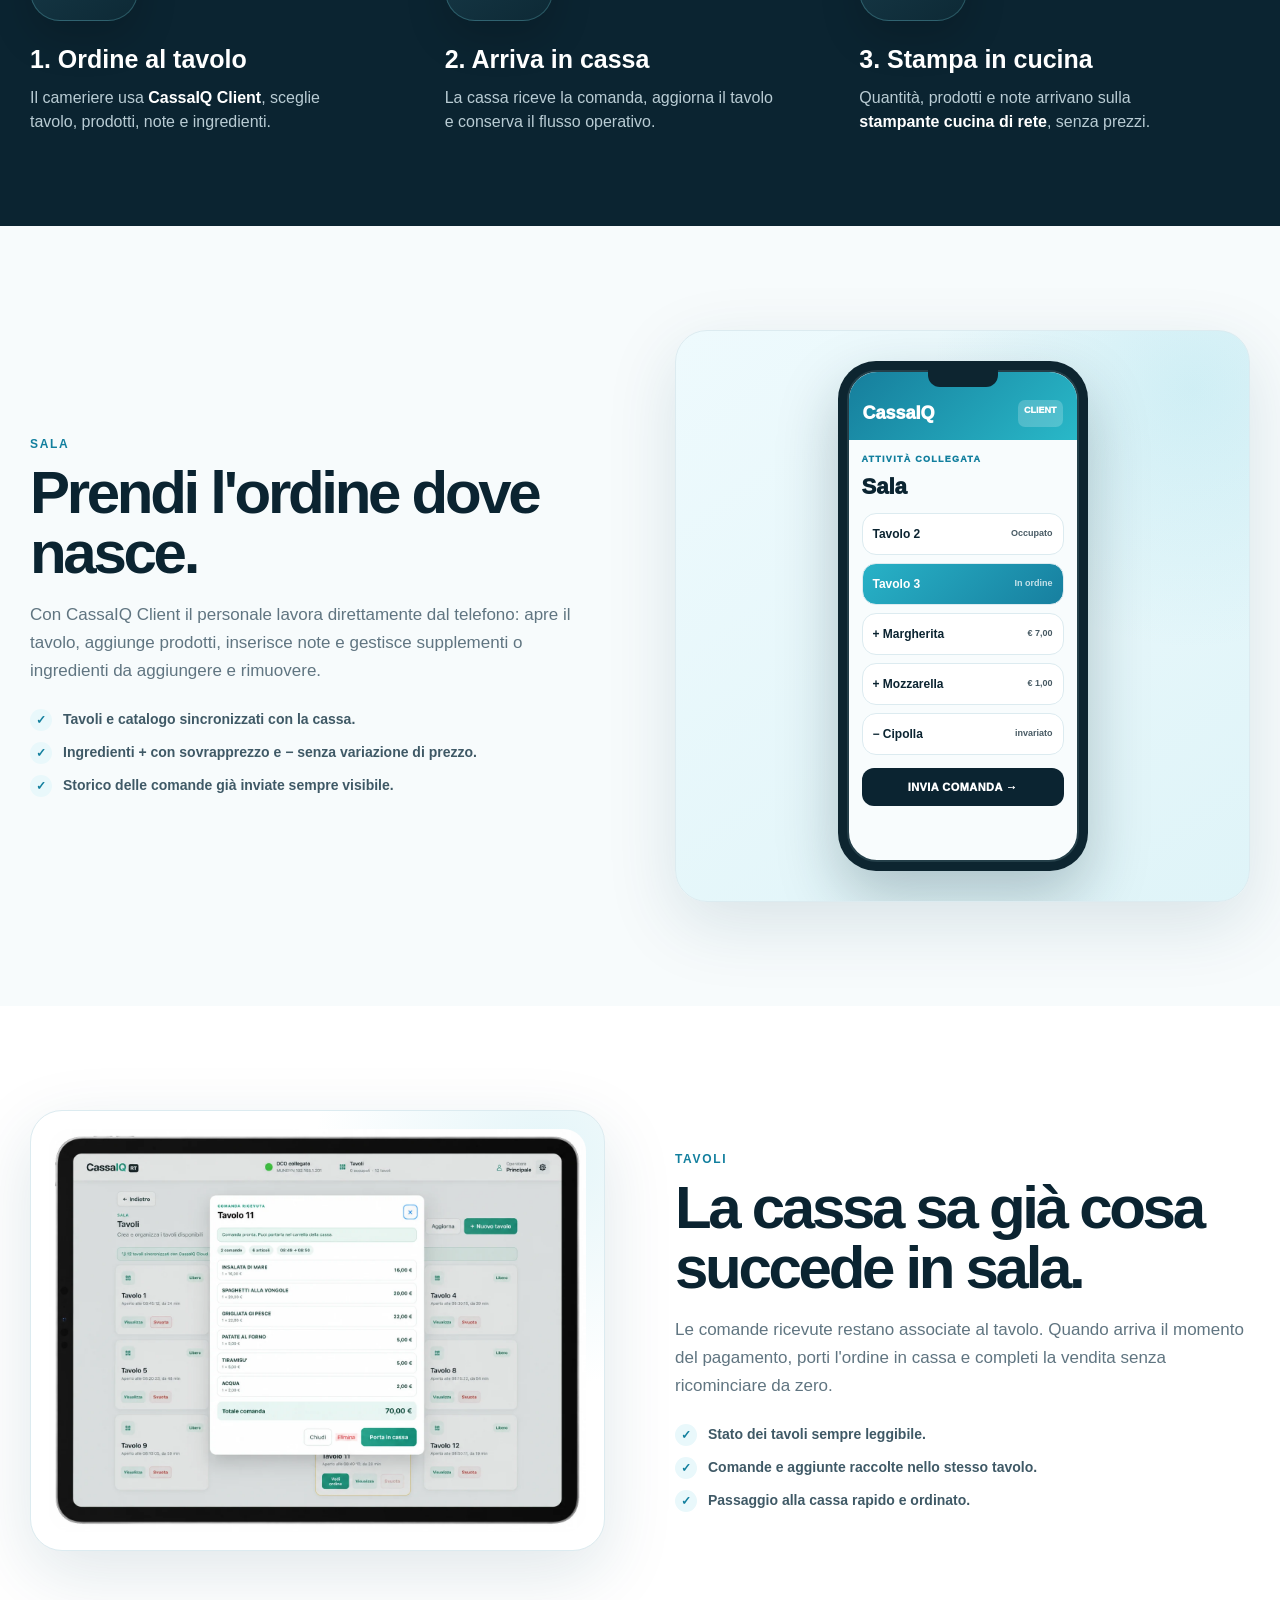
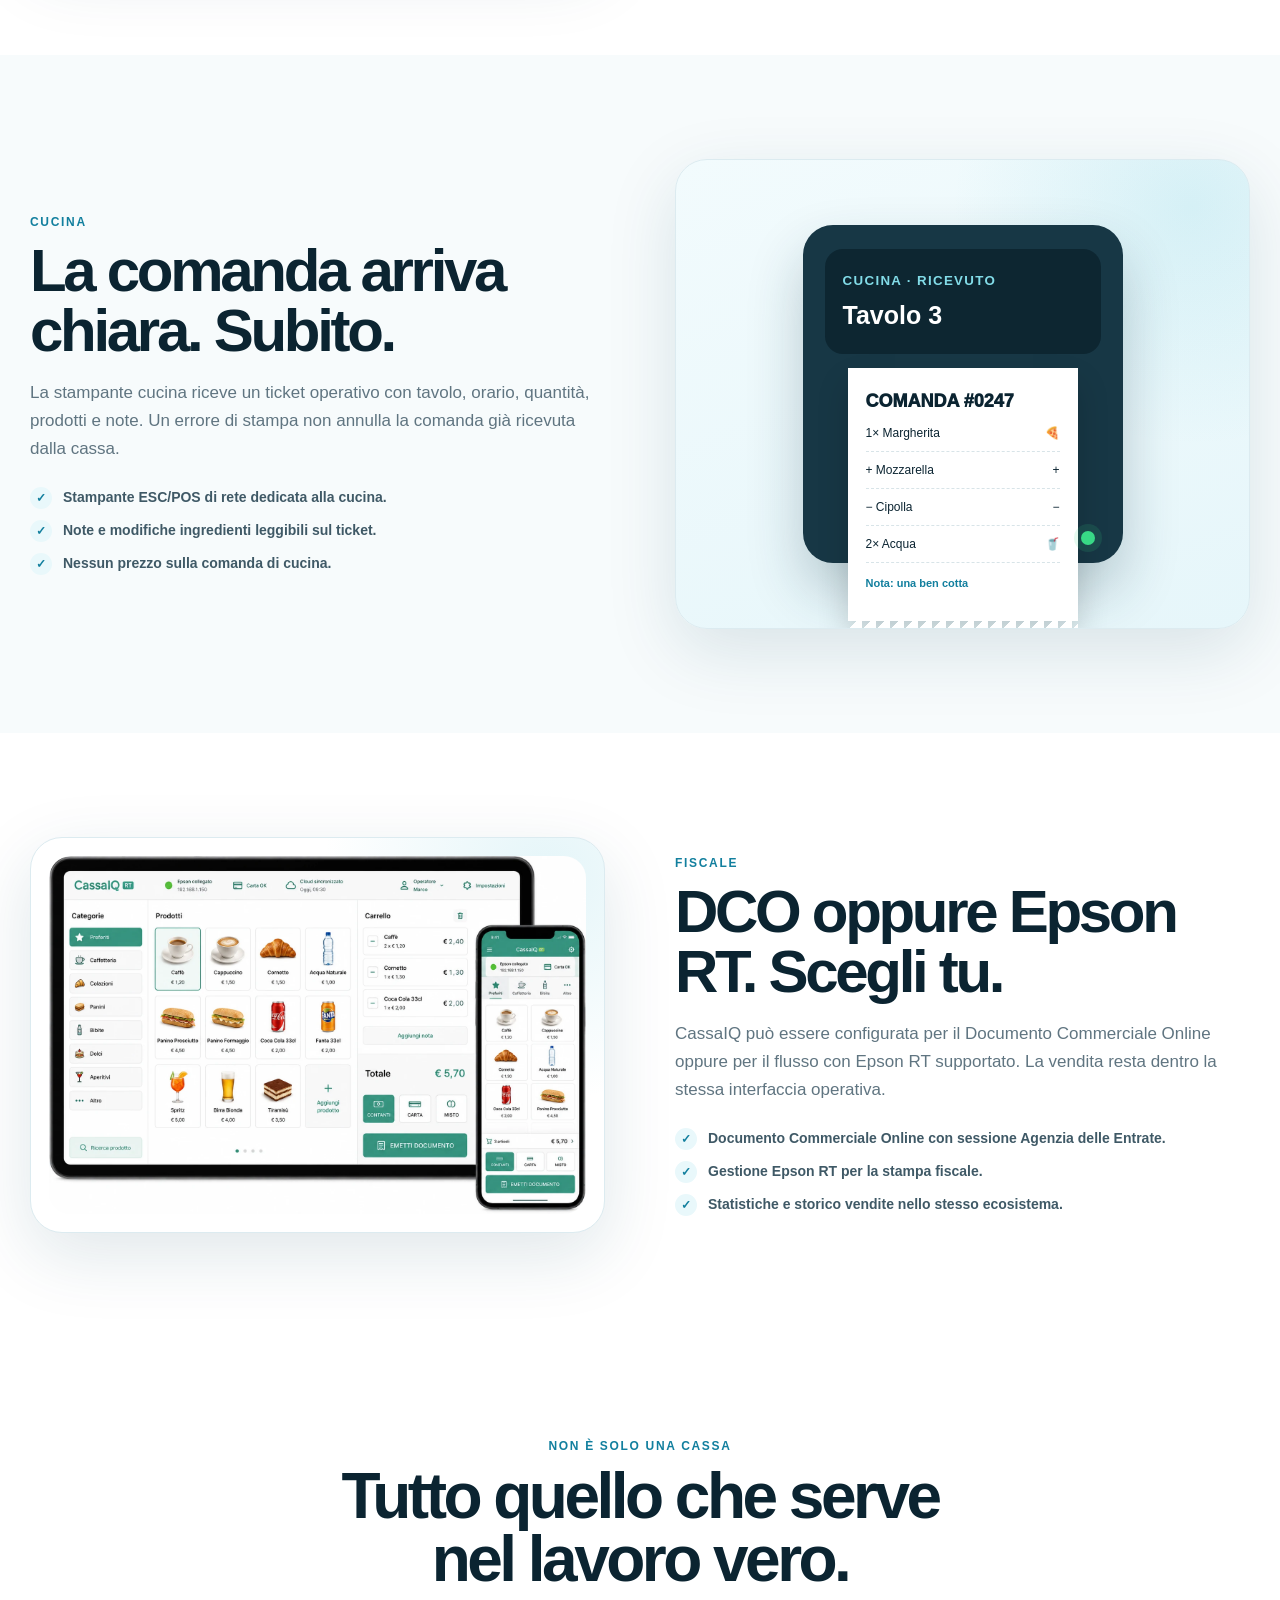
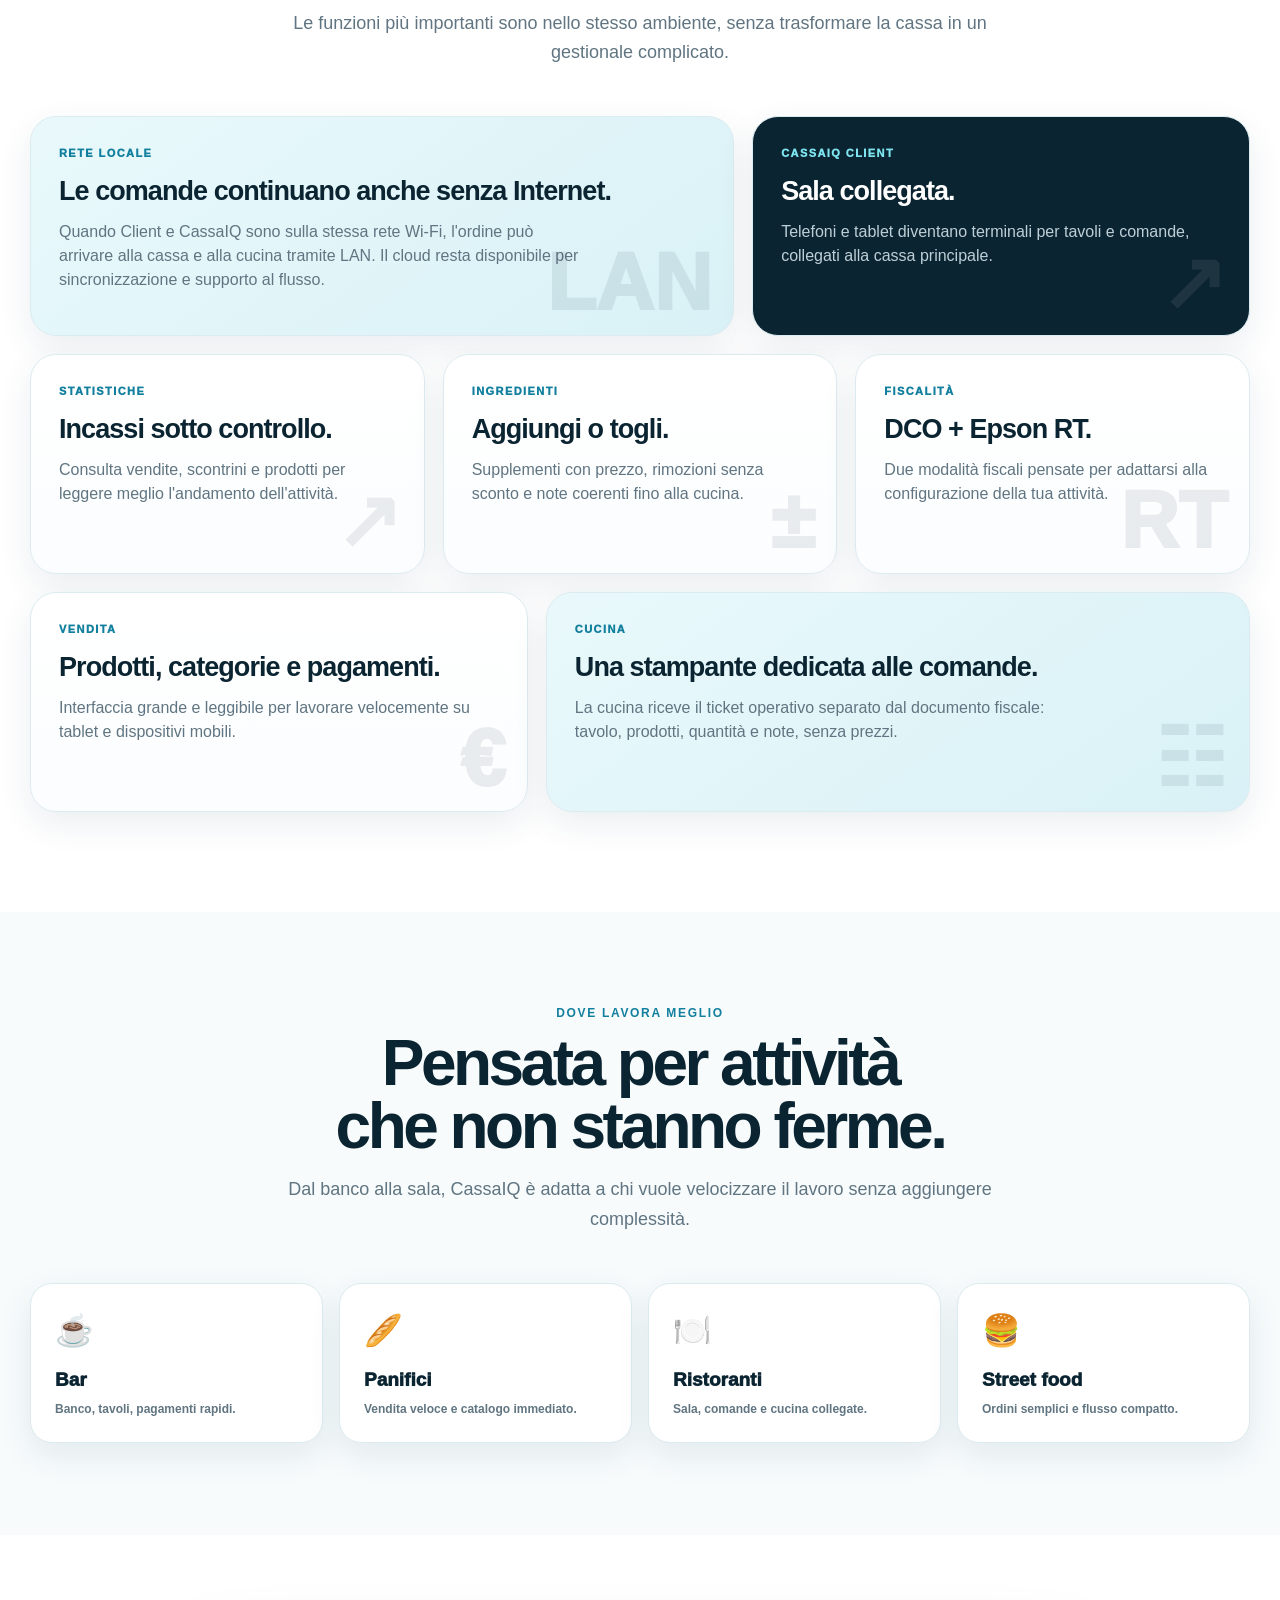
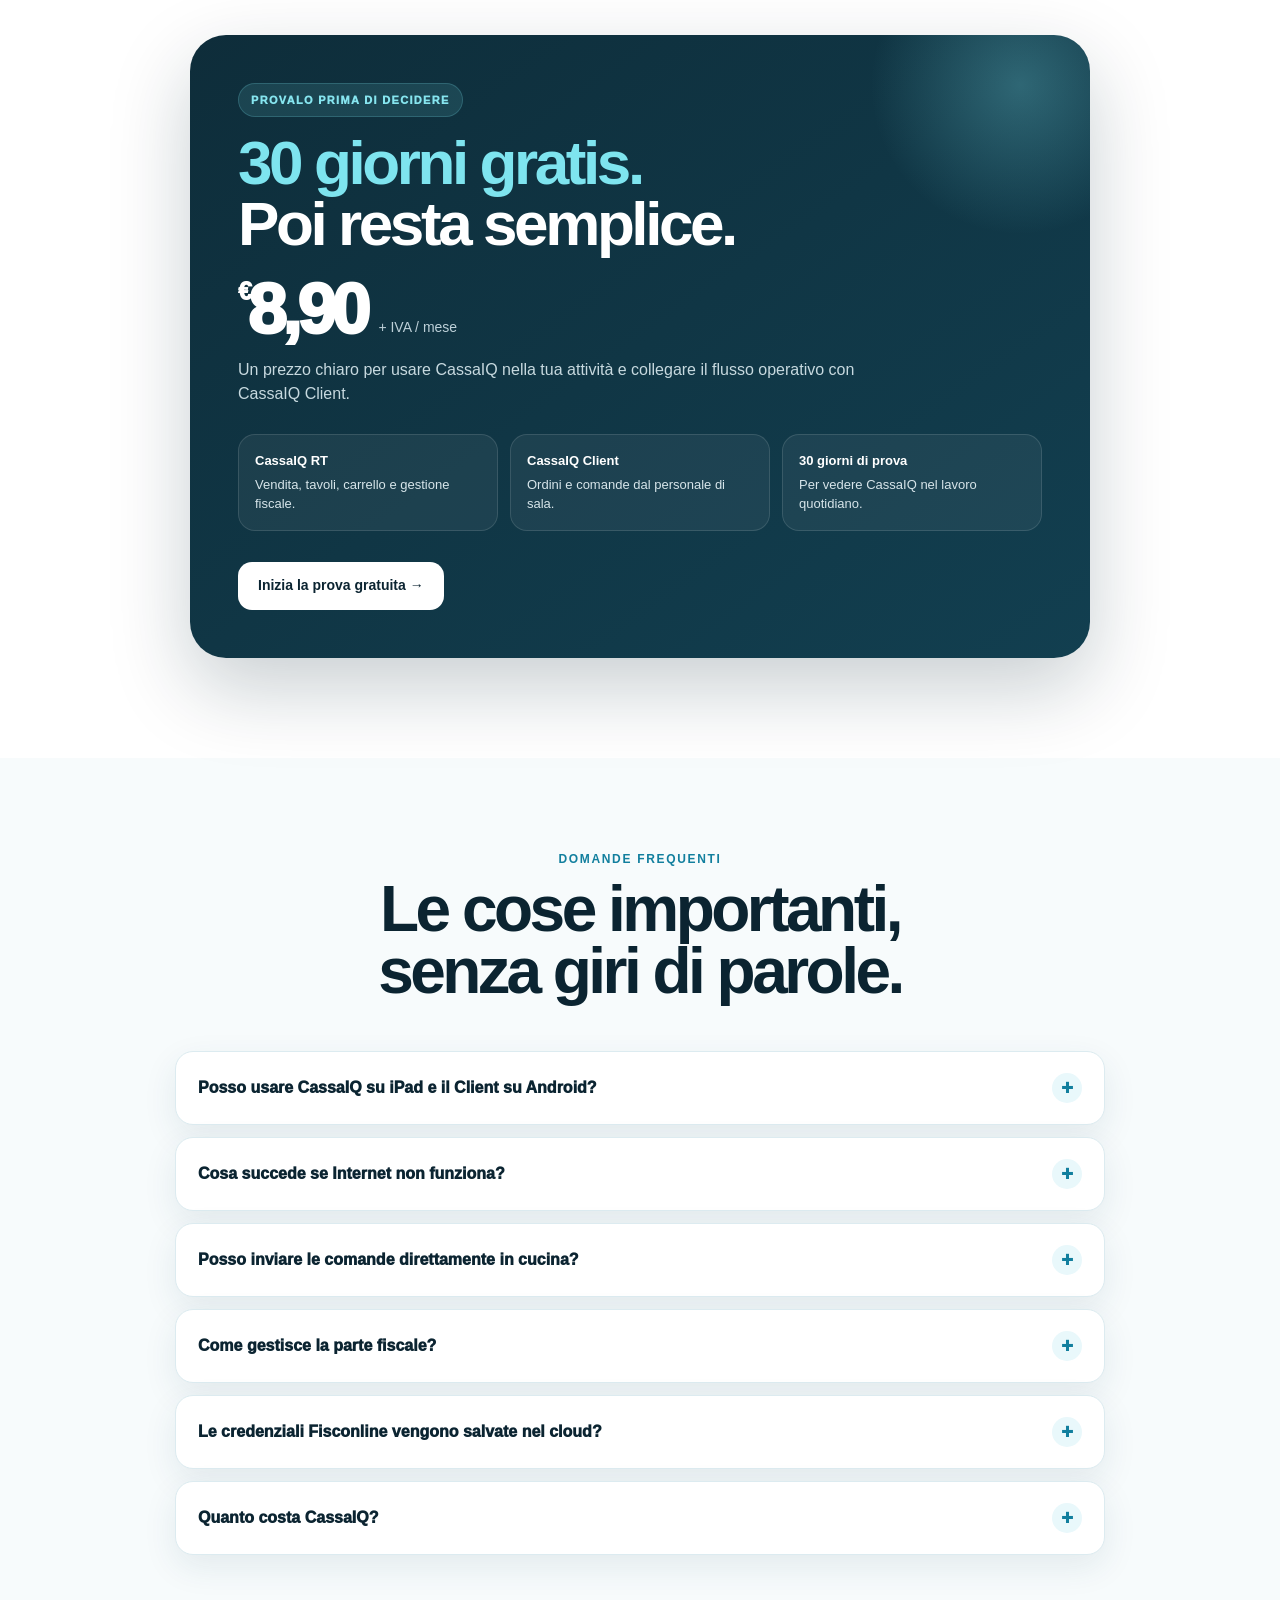
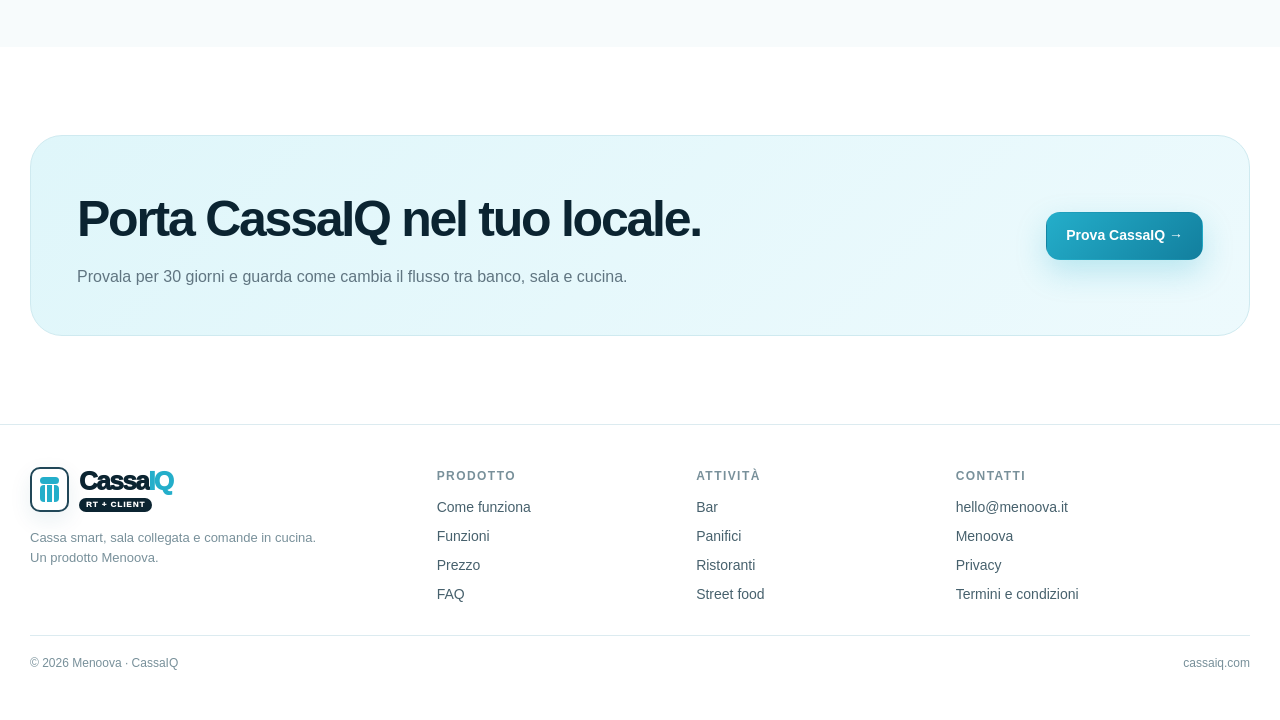
==== commit b3c904f4: "Update index.html" ====
--- a/index.html
+++ b/index.html
@@ -168,7 +168,7 @@
       <details class="reveal"><summary>Posso inviare le comande direttamente in cucina?</summary><div class="faq-answer">Sì. CassaIQ può utilizzare una stampante ESC/POS di rete dedicata alla cucina. Il ticket contiene tavolo, data e ora, quantità, prodotti e note, senza prezzi.</div></details>
       <details class="reveal"><summary>Come gestisce la parte fiscale?</summary><div class="faq-answer">CassaIQ può essere configurata per la modalità <strong>Documento Commerciale Online</strong> oppure per il flusso con <strong>Epson RT</strong> supportato, in base alla configurazione scelta per l'attività.</div></details>
       <details class="reveal"><summary>Le credenziali Fisconline vengono salvate nel cloud?</summary><div class="faq-answer">No. Le credenziali Fisconline non vengono salvate nel database cloud di CassaIQ: restano sul dispositivo e vengono conservate nell'area sicura del sistema operativo.</div></details>
-      <details class="reveal"><summary>Quanto costa CassaIQ?</summary><div class="faq-answer">La prova è gratuita per 30 giorni. Successivamente il prezzo indicato è <strong>€ 8,90 + IVA al mese</strong>.</div></details>
+      <details class="reveal"><summary>Quanto costa CassaIQ?</summary><div class="faq-answer">La prova è gratuita per 30 giorni. Successivamente il prezzo indicato è <strong>€ 8,19 + IVA al mese</strong>.</div></details>
     </div>
   </div>
 </section>
--- a/assets/styles.css
+++ b/assets/styles.css
@@ -0,0 +1,122 @@
+:root{
+  --ink:#0b2431;
+  --ink-2:#173c4b;
+  --muted:#607581;
+  --blue:#24aeca;
+  --blue-2:#127f9e;
+  --blue-3:#83d7e6;
+  --aqua:#e9f8fb;
+  --aqua-2:#d7f0f5;
+  --line:#dcebf0;
+  --paper:#ffffff;
+  --soft:#f7fbfc;
+  --warm:#fff9ec;
+  --warm-line:#f2d89a;
+  --shadow:0 22px 70px rgba(18,71,91,.13);
+  --shadow-sm:0 12px 34px rgba(18,71,91,.09);
+  --radius:30px;
+  --max:1220px;
+}
+*{box-sizing:border-box}
+html{scroll-behavior:smooth;scroll-padding-top:90px}
+body{margin:0;font-family:Inter,-apple-system,BlinkMacSystemFont,"Segoe UI",Roboto,Helvetica,Arial,sans-serif;color:var(--ink);background:#fff;line-height:1.5;-webkit-font-smoothing:antialiased}
+body.menu-open{overflow:hidden}
+a{color:inherit;text-decoration:none} img{max-width:100%;display:block} button{font:inherit}
+.container{width:min(var(--max),calc(100% - 40px));margin-inline:auto}
+.kicker{font-size:12px;font-weight:900;letter-spacing:.14em;text-transform:uppercase;color:var(--blue-2)}
+.section-title{font-size:clamp(36px,5vw,64px);line-height:.98;letter-spacing:-.055em;margin:10px 0 18px}
+.section-lead{font-size:18px;line-height:1.65;color:var(--muted);max-width:760px;margin:0}
+.section-head{max-width:820px;margin:0 auto 48px;text-align:center}.section-head .section-lead{margin-inline:auto}
+
+/* header */
+.header{position:sticky;top:0;z-index:50;background:rgba(255,255,255,.84);backdrop-filter:blur(18px);border-bottom:1px solid rgba(220,235,240,.85)}
+.nav{height:78px;display:flex;align-items:center;gap:28px}
+.brand{display:flex;align-items:center;gap:10px;min-width:max-content}
+.brand-icon{width:39px;height:45px;border:2px solid #214758;border-radius:10px;background:#fff;position:relative;box-shadow:0 8px 22px rgba(17,87,111,.09)}
+.brand-icon:before{content:"";position:absolute;left:8px;right:8px;top:8px;height:7px;border-radius:4px;background:var(--blue)}
+.brand-icon:after{content:"";position:absolute;left:8px;right:8px;bottom:8px;height:17px;border-radius:4px;background:linear-gradient(90deg,var(--blue) 0 28%,transparent 28% 38%,var(--blue) 38% 65%,transparent 65% 75%,var(--blue) 75%)}
+.wordmark{font-size:26px;font-weight:950;letter-spacing:-1.5px;line-height:1}.wordmark i{font-style:normal;color:var(--blue)}
+.wordmark small{display:block;width:max-content;margin-top:4px;background:var(--ink);color:#fff;border-radius:999px;padding:3px 7px;font-size:8px;letter-spacing:.12em}
+.nav-links{margin-left:auto;display:flex;align-items:center;gap:26px;font-size:14px;font-weight:800;color:#3e5966}.nav-links a:hover{color:var(--blue-2)}
+.btn{display:inline-flex;align-items:center;justify-content:center;gap:9px;min-height:48px;padding:0 19px;border-radius:14px;border:1px solid transparent;font-weight:900;font-size:14px;transition:.2s ease;cursor:pointer}
+.btn:hover{transform:translateY(-2px)}
+.btn-primary{background:linear-gradient(135deg,var(--blue),var(--blue-2));color:#fff;box-shadow:0 12px 30px rgba(36,174,202,.25)}
+.btn-ghost{background:#fff;border-color:var(--line);color:var(--ink-2);box-shadow:0 8px 22px rgba(18,71,91,.05)}
+.menu-btn{display:none;margin-left:auto;border:0;background:transparent;width:44px;height:44px;border-radius:12px;font-size:26px;color:var(--ink)}
+
+/* hero */
+.hero{position:relative;overflow:hidden;padding:78px 0 58px;background:radial-gradient(circle at 82% 13%,rgba(36,174,202,.22),transparent 28%),radial-gradient(circle at 14% 8%,rgba(131,215,230,.25),transparent 22%),linear-gradient(180deg,#fbfeff,#f5fbfd 72%,#fff)}
+.hero:after{content:"";position:absolute;width:430px;height:430px;border-radius:50%;right:-210px;bottom:-160px;border:1px solid rgba(36,174,202,.2);box-shadow:0 0 0 65px rgba(36,174,202,.035),0 0 0 130px rgba(36,174,202,.025)}
+.hero-grid{display:grid;grid-template-columns:.86fr 1.14fr;gap:34px;align-items:center;position:relative;z-index:2}
+.hero-badge{display:inline-flex;align-items:center;gap:9px;background:#fff;border:1px solid var(--line);padding:8px 12px;border-radius:999px;box-shadow:var(--shadow-sm);font-size:11px;font-weight:900;letter-spacing:.08em;text-transform:uppercase;color:var(--blue-2)}
+.hero-badge span{width:8px;height:8px;border-radius:50%;background:#23b573;box-shadow:0 0 0 5px rgba(35,181,115,.12)}
+.hero h1{font-size:clamp(52px,6.5vw,86px);line-height:.91;letter-spacing:-.07em;margin:20px 0 24px;max-width:680px}
+.hero h1 .accent{color:var(--blue-2)}
+.hero-copy{font-size:19px;color:#496471;max-width:610px;margin:0 0 28px;line-height:1.62}.hero-copy strong{color:var(--ink)}
+.hero-actions{display:flex;gap:12px;flex-wrap:wrap}.hero-mini{display:flex;gap:10px;flex-wrap:wrap;margin-top:23px}
+.hero-mini span{padding:7px 10px;border-radius:999px;background:rgba(255,255,255,.78);border:1px solid var(--line);font-size:12px;font-weight:800;color:#496571}
+.hero-stage{min-height:610px;position:relative;display:grid;place-items:center}
+.hero-orbit{position:absolute;width:520px;height:520px;border-radius:50%;background:radial-gradient(circle,rgba(36,174,202,.12),rgba(36,174,202,0) 67%);border:1px solid rgba(36,174,202,.12);animation:breath 6s ease-in-out infinite}
+.hero-device{position:relative;width:min(760px,112%);margin-right:-70px;filter:drop-shadow(0 35px 45px rgba(12,48,62,.18));animation:float 6s ease-in-out infinite;z-index:2}
+.phone-card{position:absolute;left:0;bottom:18px;width:205px;height:418px;border-radius:38px;background:#0d2530;padding:9px;box-shadow:0 26px 60px rgba(13,45,57,.25);transform:rotate(-4deg);z-index:4;animation:float2 6.8s ease-in-out infinite}
+.phone-card:before{content:"";position:absolute;top:9px;left:50%;transform:translateX(-50%);width:70px;height:17px;border-radius:0 0 12px 12px;background:#0d2530;z-index:2}
+.phone-screen{height:100%;border-radius:30px;background:#f8fcfd;overflow:hidden;border:2px solid #243f49}
+.phone-top{padding:28px 14px 13px;background:linear-gradient(135deg,#167e9c,#29b8c8);color:#fff;font-size:18px;font-weight:950;display:flex;justify-content:space-between}.phone-top small{font-size:9px;background:rgba(255,255,255,.2);padding:4px 6px;border-radius:7px}
+.phone-body{padding:13px}.phone-label{font-size:9px;letter-spacing:.14em;color:var(--blue-2);font-weight:950}.phone-title{font-size:22px;font-weight:950;margin:3px 0 10px}.table-chip{background:#fff;border:1px solid var(--line);border-radius:14px;padding:11px 10px;margin-bottom:8px;display:flex;justify-content:space-between;align-items:center;font-size:12px;font-weight:850}.table-chip.active{background:linear-gradient(135deg,#28b2c7,#177f9f);color:#fff}.table-chip em{font-style:normal;font-size:9px;opacity:.75}.send-mini{margin-top:13px;background:var(--ink);color:#fff;border-radius:12px;padding:11px;text-align:center;font-size:11px;font-weight:950;letter-spacing:.04em}
+.floating-note{position:absolute;right:0;top:48px;background:#fff;border:1px solid var(--line);border-radius:17px;padding:12px 14px;box-shadow:var(--shadow-sm);font-size:12px;font-weight:900;z-index:5;animation:float2 5.4s ease-in-out infinite}.floating-note b{color:var(--blue-2)}
+@keyframes float{0%,100%{transform:translateY(0) rotate(.5deg)}50%{transform:translateY(-12px) rotate(-.5deg)}}
+@keyframes float2{0%,100%{translate:0 0}50%{translate:0 -9px}}
+@keyframes breath{0%,100%{transform:scale(.96);opacity:.7}50%{transform:scale(1.04);opacity:1}}
+
+/* promise strip */
+.promise{padding:4px 0 76px}.promise-grid{display:grid;grid-template-columns:repeat(3,1fr);gap:16px}
+.promise-card{border:1px solid var(--line);border-radius:24px;padding:25px 26px;background:#fff;box-shadow:var(--shadow-sm);position:relative;overflow:hidden}.promise-card:before{content:"";position:absolute;width:90px;height:90px;border-radius:50%;right:-45px;top:-45px;background:var(--aqua)}
+.promise-no{font-size:12px;font-weight:950;color:var(--blue-2);letter-spacing:.14em}.promise-card h3{font-size:26px;letter-spacing:-.035em;margin:7px 0 7px}.promise-card p{margin:0;color:var(--muted);font-size:14px}
+
+/* workflow */
+.workflow{padding:92px 0;background:var(--ink);color:#fff;overflow:hidden}.workflow .kicker{color:#7ee4ef}.workflow .section-lead{color:#b9ccd4}
+.flow-track{position:relative;display:grid;grid-template-columns:repeat(3,1fr);gap:24px;margin-top:54px}.flow-track:before{content:"";position:absolute;left:16%;right:16%;top:54px;height:2px;background:linear-gradient(90deg,rgba(126,228,239,.18),rgba(126,228,239,.85),rgba(126,228,239,.18))}
+.flow-pulse{position:absolute;top:49px;left:17%;width:12px;height:12px;border-radius:50%;background:#7ee4ef;box-shadow:0 0 0 7px rgba(126,228,239,.14),0 0 24px #7ee4ef;animation:travel 4.8s ease-in-out infinite;z-index:3}
+@keyframes travel{0%{left:17%;opacity:0}8%{opacity:1}50%{left:50%}92%{opacity:1}100%{left:82%;opacity:0}}
+.flow-step{position:relative;z-index:4}.flow-icon{width:108px;height:108px;border-radius:30px;background:linear-gradient(145deg,#193d4c,#0d2935);border:1px solid rgba(126,228,239,.24);display:grid;place-items:center;margin-bottom:20px;box-shadow:0 18px 40px rgba(0,0,0,.16)}.flow-icon svg{width:49px;height:49px;stroke:#7ee4ef;fill:none;stroke-width:1.8}.flow-step h3{font-size:25px;margin:0 0 8px}.flow-step p{color:#b9ccd4;margin:0;max-width:330px}.flow-step strong{color:#fff}
+
+/* stories */
+.story{padding:104px 0}.story:nth-of-type(even){background:var(--soft)}
+.story-grid{display:grid;grid-template-columns:1fr 1fr;gap:70px;align-items:center}.story-grid.reverse .story-copy{order:2}.story-grid.reverse .story-visual{order:1}
+.story-copy h2{font-size:clamp(38px,4.7vw,60px);line-height:1;letter-spacing:-.055em;margin:10px 0 18px}.story-copy p{color:var(--muted);font-size:17px;line-height:1.65;margin:0 0 24px}
+.checks{display:grid;gap:11px}.check{display:flex;gap:11px;align-items:flex-start;color:#3f5966;font-size:14px;font-weight:700}.check i{font-style:normal;width:22px;height:22px;border-radius:50%;display:grid;place-items:center;background:var(--aqua);color:var(--blue-2);font-size:12px;font-weight:950;flex:none}
+.visual-card{position:relative;border:1px solid var(--line);background:#fff;border-radius:32px;padding:18px;box-shadow:var(--shadow);overflow:hidden}.visual-card:before{content:"";position:absolute;inset:0;background:radial-gradient(circle at 90% 10%,rgba(36,174,202,.12),transparent 36%);pointer-events:none}.visual-card img{position:relative;z-index:2;border-radius:22px;width:100%}
+
+/* kitchen illustration */
+.kitchen-scene{min-height:470px;background:linear-gradient(160deg,#f2fbfd,#e6f6fa);display:grid;place-items:center;overflow:hidden}
+.kitchen-unit{width:320px;background:#173745;border-radius:30px;padding:24px 22px 34px;box-shadow:0 28px 55px rgba(15,56,72,.24);position:relative}.kitchen-screen{border-radius:18px;background:#0d2631;color:#fff;padding:19px 18px}.kitchen-screen small{color:#82dce8;font-weight:900;letter-spacing:.1em}.kitchen-screen h4{margin:5px 0 0;font-size:25px}.receipt{width:230px;background:#fff;margin:14px auto -92px;padding:20px 18px 30px;box-shadow:0 16px 30px rgba(0,0,0,.16);position:relative}.receipt:after{content:"";position:absolute;left:0;right:0;bottom:-9px;height:10px;background:linear-gradient(135deg,transparent 7px,#fff 0) 0 0/14px 14px repeat-x}.receipt-title{font-weight:950;font-size:18px}.receipt-row{display:flex;justify-content:space-between;border-bottom:1px dashed #d8e4e8;padding:9px 0;font-size:12px}.receipt-note{font-size:11px;color:var(--blue-2);font-weight:900;margin-top:12px}.kitchen-led{position:absolute;right:28px;bottom:18px;width:14px;height:14px;border-radius:50%;background:#38d986;box-shadow:0 0 0 7px rgba(56,217,134,.13)}
+
+/* bento */
+.features{padding:100px 0;background:#fff}.bento{display:grid;grid-template-columns:repeat(12,1fr);gap:18px}.feature{border:1px solid var(--line);border-radius:26px;background:linear-gradient(180deg,#fff,#fbfdfe);padding:28px;min-height:220px;box-shadow:var(--shadow-sm);position:relative;overflow:hidden;transition:.2s ease}.feature:hover{transform:translateY(-4px);box-shadow:var(--shadow)}.feature.big{grid-column:span 7}.feature.med{grid-column:span 5}.feature.small{grid-column:span 4}.feature.tint{background:linear-gradient(145deg,#e9f9fb,#d9f1f6)}.feature.dark{background:var(--ink);color:#fff}.feature.dark p{color:#bed0d7}.feature h3{font-size:27px;letter-spacing:-.035em;margin:10px 0 8px}.feature p{margin:0;color:var(--muted);max-width:520px}.feature .tag{font-size:11px;font-weight:950;letter-spacing:.13em;text-transform:uppercase;color:var(--blue-2)}.feature.dark .tag{color:#7ee4ef}.feature-mark{position:absolute;right:22px;bottom:12px;font-size:80px;line-height:1;opacity:.08;font-weight:950}
+
+/* audience */
+.audience{padding:92px 0;background:var(--soft)}.audience-grid{display:grid;grid-template-columns:repeat(4,1fr);gap:16px;margin-top:42px}.audience-card{background:#fff;border:1px solid var(--line);border-radius:22px;padding:24px;box-shadow:var(--shadow-sm);font-weight:950;font-size:19px}.audience-card span{display:block;font-size:31px;margin-bottom:12px}.audience-card small{display:block;font-size:12px;font-weight:700;color:var(--muted);margin-top:5px}
+
+/* price */
+.pricing{padding:100px 0}.price-card{max-width:900px;margin:0 auto;border-radius:36px;background:linear-gradient(145deg,#0e2d3a,#123f50);color:#fff;padding:48px;box-shadow:0 30px 80px rgba(8,38,49,.22);position:relative;overflow:hidden}.price-card:after{content:"";position:absolute;width:320px;height:320px;border-radius:50%;right:-90px;top:-110px;background:radial-gradient(circle,rgba(126,228,239,.28),transparent 66%)}.price-badge{display:inline-flex;padding:8px 12px;border-radius:999px;background:rgba(126,228,239,.12);color:#86e5ef;border:1px solid rgba(126,228,239,.2);font-size:11px;font-weight:950;letter-spacing:.12em;text-transform:uppercase}.price-card h2{font-size:clamp(39px,6vw,62px);line-height:.98;letter-spacing:-.055em;margin:16px 0 10px}.price-card h2 strong{color:#7ee4ef}.price-row{display:flex;align-items:flex-end;gap:13px;margin:26px 0 18px}.price-value{font-size:70px;line-height:.85;font-weight:950;letter-spacing:-.065em}.price-value sup{font-size:25px;vertical-align:top}.price-meta{font-size:14px;color:#bdd0d8;padding-bottom:2px}.price-grid{display:grid;grid-template-columns:repeat(3,1fr);gap:12px;margin:28px 0 31px;position:relative;z-index:2}.price-point{padding:16px;border:1px solid rgba(255,255,255,.12);border-radius:17px;background:rgba(255,255,255,.055);font-size:13px;color:#d7e5ea}.price-point strong{display:block;color:#fff;margin-bottom:4px}.price-card .btn{position:relative;z-index:3;background:#fff;color:var(--ink);box-shadow:none}
+
+/* faq */
+.faq{padding:92px 0;background:var(--soft)}.faq-list{max-width:930px;margin:42px auto 0;display:grid;gap:12px}.faq details{background:#fff;border:1px solid var(--line);border-radius:18px;box-shadow:var(--shadow-sm);overflow:hidden}.faq summary{list-style:none;cursor:pointer;padding:21px 22px;display:flex;justify-content:space-between;align-items:center;gap:20px;font-size:16px;font-weight:950}.faq summary::-webkit-details-marker{display:none}.faq summary:after{content:"+";width:30px;height:30px;border-radius:50%;display:grid;place-items:center;background:var(--aqua);color:var(--blue-2);font-size:20px;flex:none}.faq details[open] summary:after{content:"–"}.faq-answer{padding:0 22px 22px;color:var(--muted);font-size:14px;line-height:1.7}.faq-answer strong{color:var(--ink)}
+
+/* cta/footer */
+.final-cta{padding:88px 0;background:#fff}.final-box{padding:46px;border-radius:32px;background:linear-gradient(135deg,#dff6fa,#edfafd);border:1px solid #cfeaf0;display:flex;justify-content:space-between;align-items:center;gap:30px}.final-box h2{font-size:clamp(34px,4vw,50px);margin:0 0 8px;letter-spacing:-.045em}.final-box p{margin:0;color:var(--muted)}
+.footer{padding:42px 0 48px;border-top:1px solid var(--line)}.footer-grid{display:grid;grid-template-columns:1.3fr .8fr .8fr 1fr;gap:24px}.footer h4{font-size:12px;text-transform:uppercase;letter-spacing:.12em;color:#78909a;margin:0 0 12px}.footer-links{display:grid;gap:8px;color:#47616d;font-size:14px}.footer-links a:hover{color:var(--blue-2)}.footer-bottom{margin-top:30px;padding-top:18px;border-top:1px solid var(--line);display:flex;justify-content:space-between;gap:20px;color:#78909a;font-size:12px}
+
+/* reveal */
+.reveal{opacity:0;transform:translateY(18px);transition:opacity .65s ease,transform .65s ease}.reveal.visible{opacity:1;transform:none}
+
+@media(max-width:1050px){
+  .hero-grid,.story-grid{grid-template-columns:1fr}.hero-stage{min-height:540px}.hero-device{margin-right:0;width:min(760px,100%)}.story-grid.reverse .story-copy,.story-grid.reverse .story-visual{order:initial}.bento .feature{grid-column:span 6}.audience-grid{grid-template-columns:repeat(2,1fr)}.footer-grid{grid-template-columns:1fr 1fr}.phone-card{left:6%}.floating-note{right:4%}
+}
+@media(max-width:860px){
+  .nav-links,.nav>.btn{display:none}.menu-btn{display:grid;place-items:center}.nav-links.open{display:flex;position:fixed;top:78px;left:0;right:0;min-height:calc(100vh - 78px);background:rgba(255,255,255,.98);flex-direction:column;align-items:flex-start;padding:30px 22px;gap:22px;font-size:20px}.nav-links.open:after{content:"30 giorni gratis";margin-top:10px;background:var(--ink);color:#fff;padding:12px 16px;border-radius:13px;font-size:14px}.promise-grid,.flow-track{grid-template-columns:1fr}.flow-track:before,.flow-pulse{display:none}.flow-step{display:grid;grid-template-columns:90px 1fr;column-gap:18px}.flow-icon{width:90px;height:90px;grid-row:1/3;margin:0}.price-grid{grid-template-columns:1fr}.final-box{flex-direction:column;align-items:flex-start}
+}
+@media(max-width:640px){
+  .container{width:min(var(--max),calc(100% - 24px))}.hero{padding-top:48px}.hero h1{font-size:49px}.hero-copy{font-size:17px}.hero-actions .btn{width:100%}.hero-stage{min-height:440px;margin-top:14px}.hero-device{width:112%;margin-right:-18%;}.hero-orbit{width:390px;height:390px}.phone-card{width:145px;height:298px;border-radius:29px;padding:7px;left:0;bottom:0}.phone-card:before{top:7px;width:50px;height:12px}.phone-screen{border-radius:22px}.phone-top{padding:20px 9px 8px;font-size:13px}.phone-top small{display:none}.phone-body{padding:8px}.phone-label{font-size:7px}.phone-title{font-size:16px}.table-chip{padding:7px;font-size:9px;border-radius:9px}.send-mini{font-size:8px;padding:8px;margin-top:8px}.floating-note{top:35px;right:0;font-size:9px;padding:9px 10px}.promise{padding-bottom:58px}.workflow,.story,.features,.audience,.pricing,.faq,.final-cta{padding:70px 0}.section-title{font-size:42px}.flow-step{grid-template-columns:68px 1fr}.flow-icon{width:68px;height:68px;border-radius:20px}.flow-icon svg{width:34px;height:34px}.flow-step h3{font-size:21px}.story-grid{gap:35px}.story-copy h2{font-size:42px}.visual-card{padding:8px;border-radius:22px}.visual-card img{border-radius:16px}.kitchen-scene{min-height:400px}.kitchen-unit{width:270px}.receipt{width:200px}.bento{display:block}.feature{margin-bottom:14px;min-height:190px}.audience-grid{grid-template-columns:1fr 1fr}.price-card{padding:32px 22px;border-radius:28px}.price-value{font-size:58px}.final-box{padding:31px 23px}.footer-grid{grid-template-columns:1fr}.footer-bottom{flex-direction:column}.wordmark{font-size:23px}.brand-icon{width:35px;height:41px}.nav{height:72px}.nav-links.open{top:72px;min-height:calc(100vh - 72px)}
+}
+@media(prefers-reduced-motion:reduce){*{scroll-behavior:auto!important;animation:none!important;transition:none!important}.reveal{opacity:1;transform:none}}
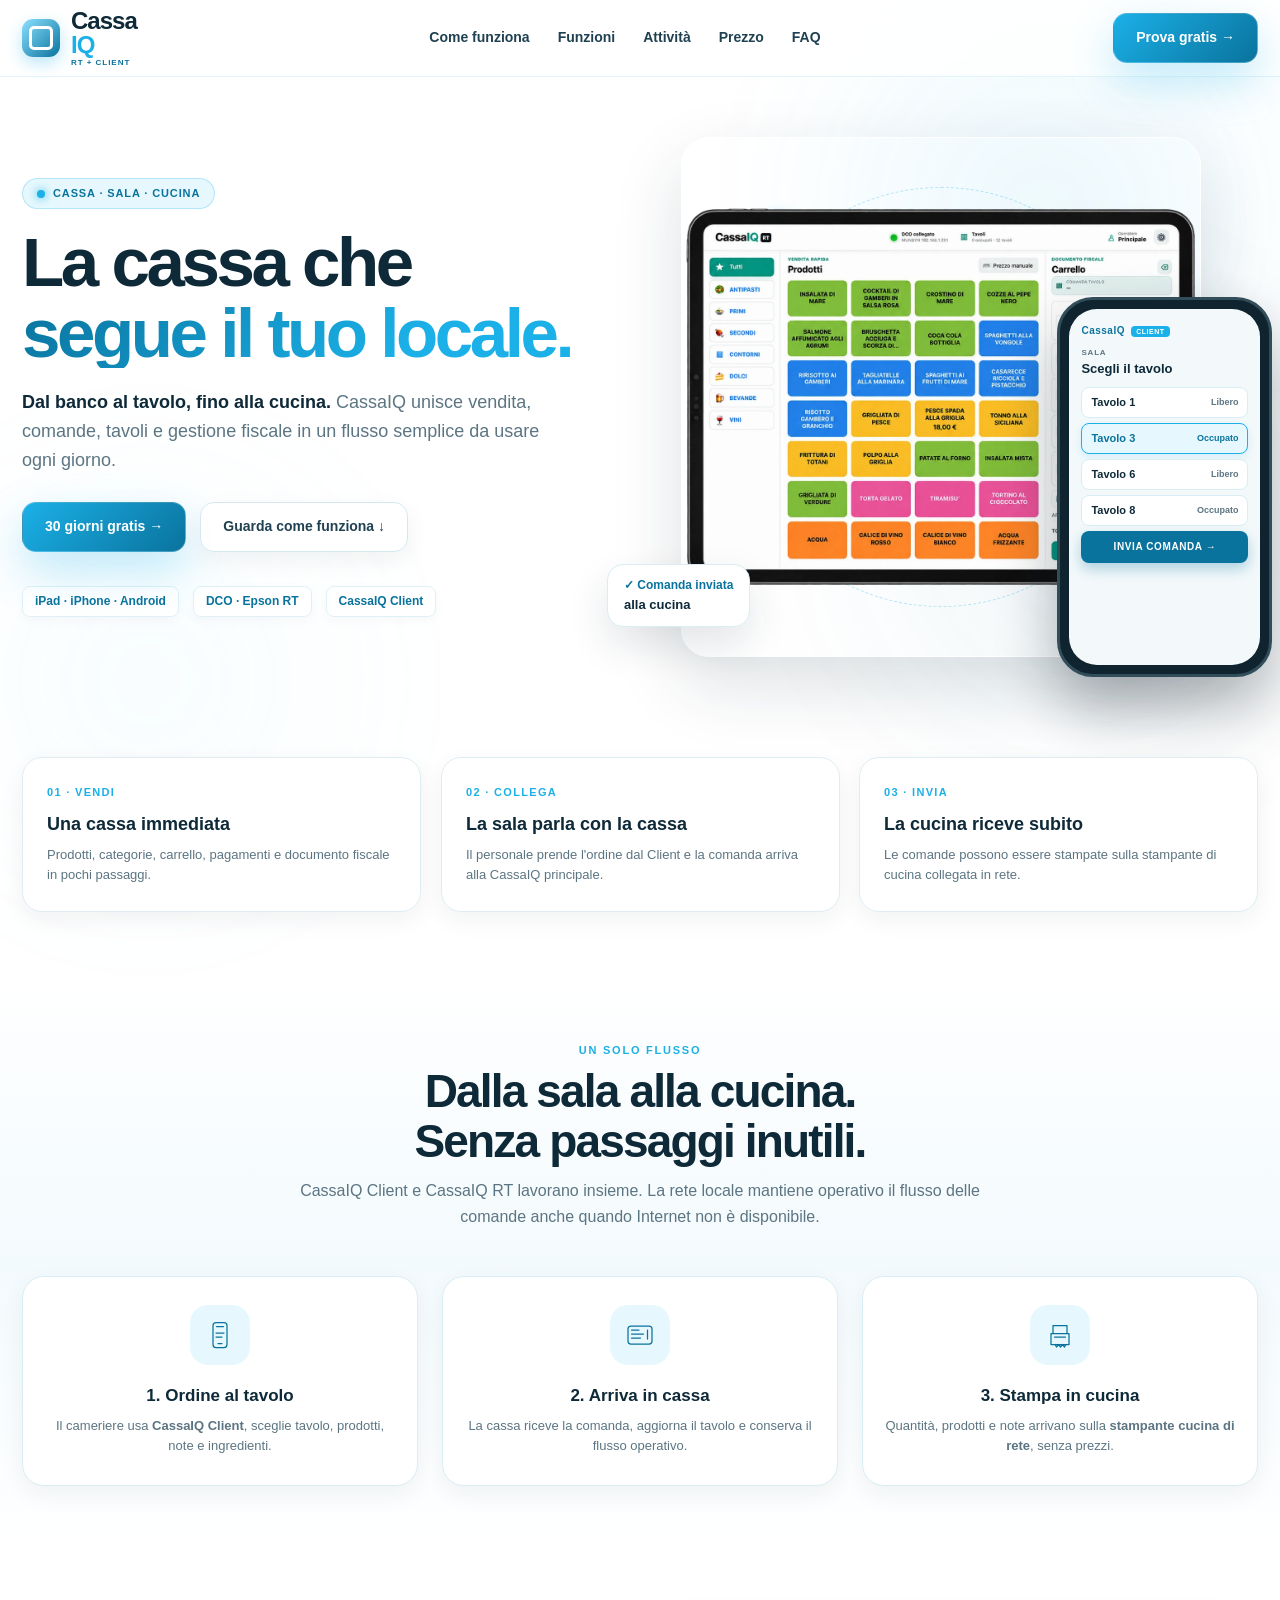
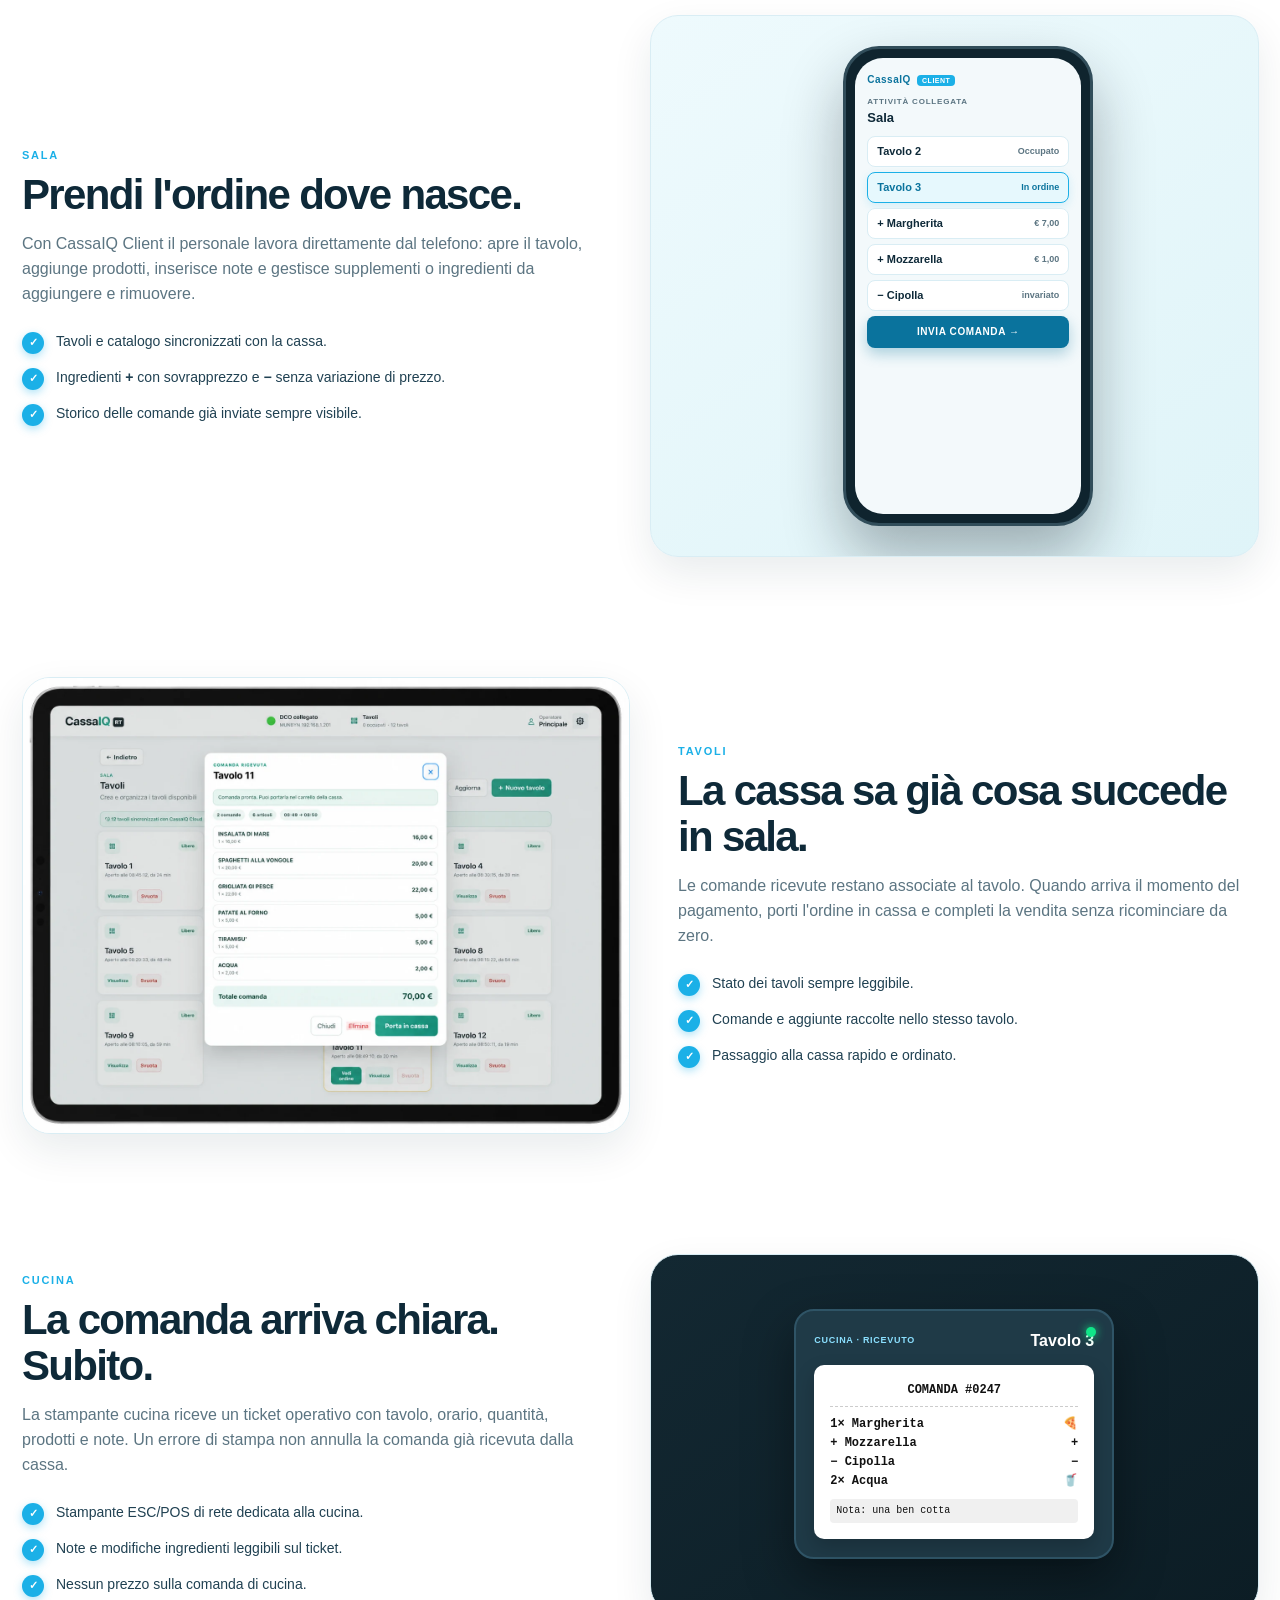
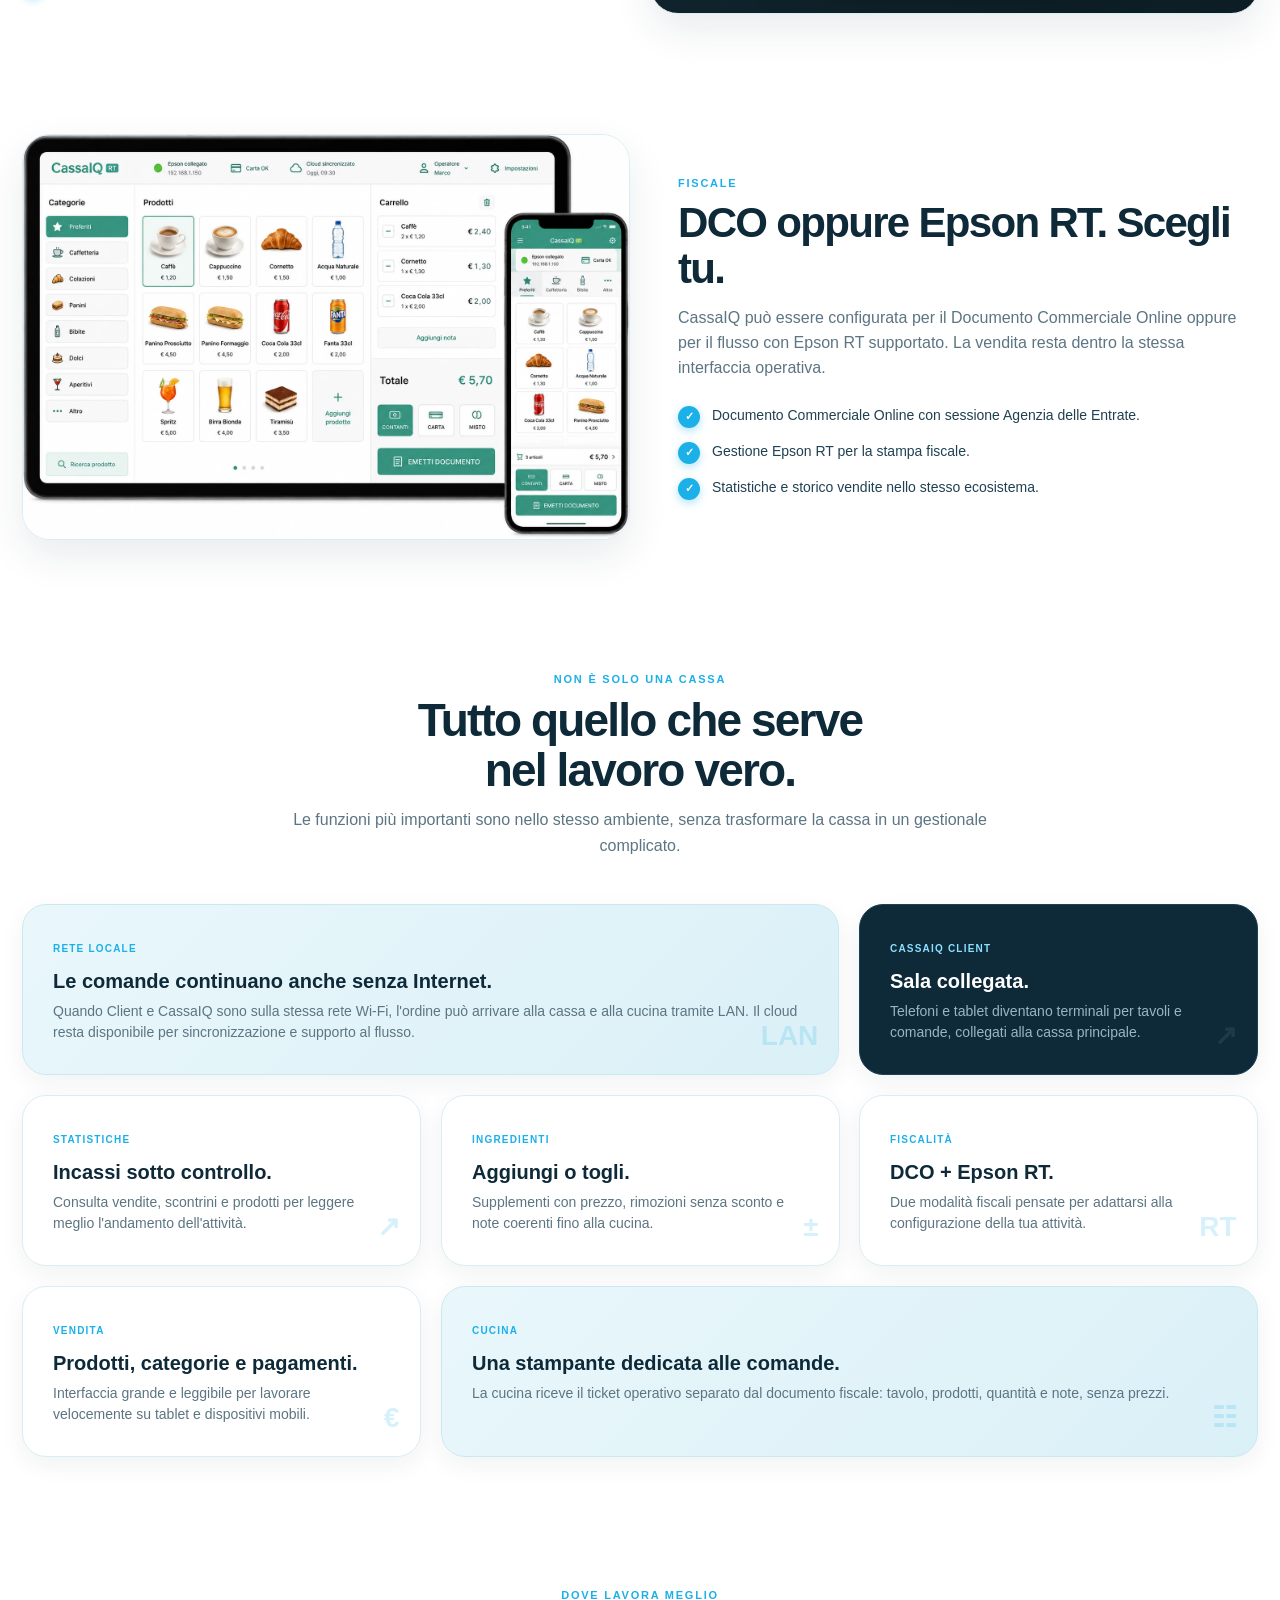
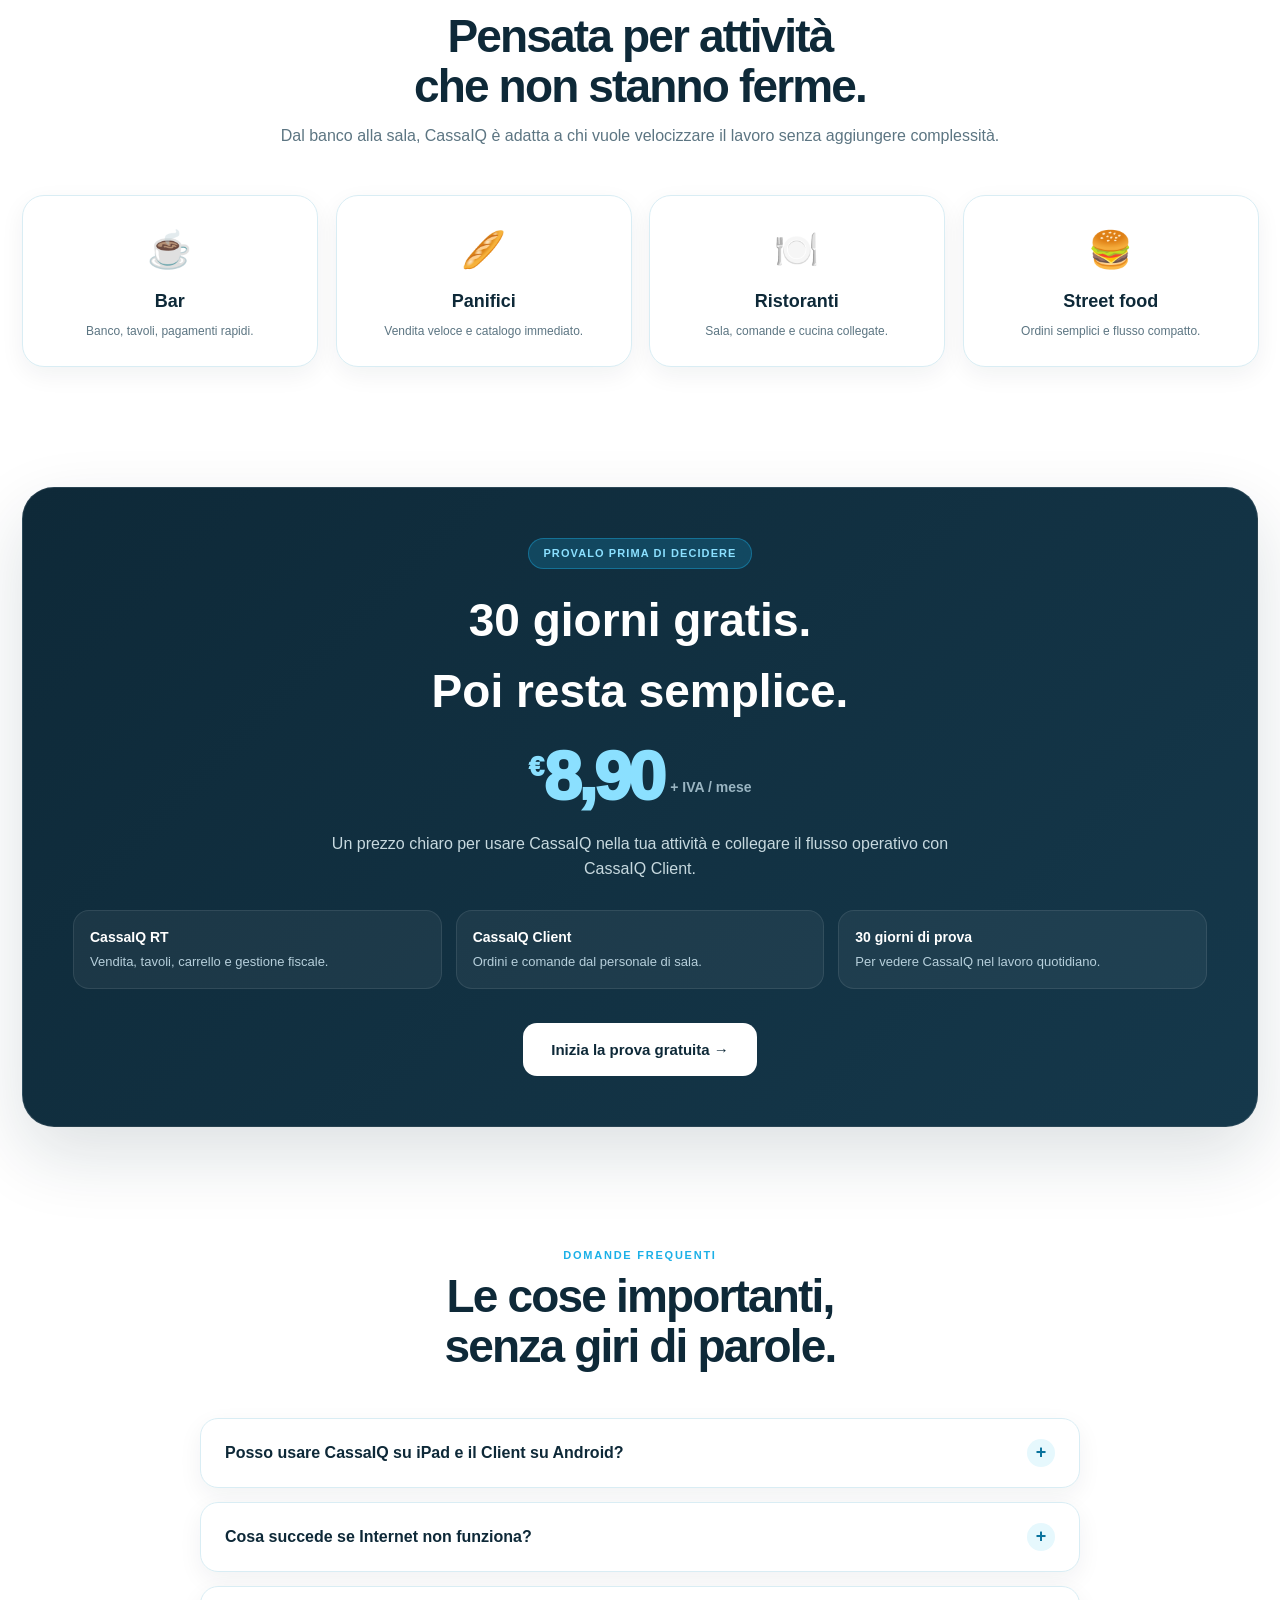
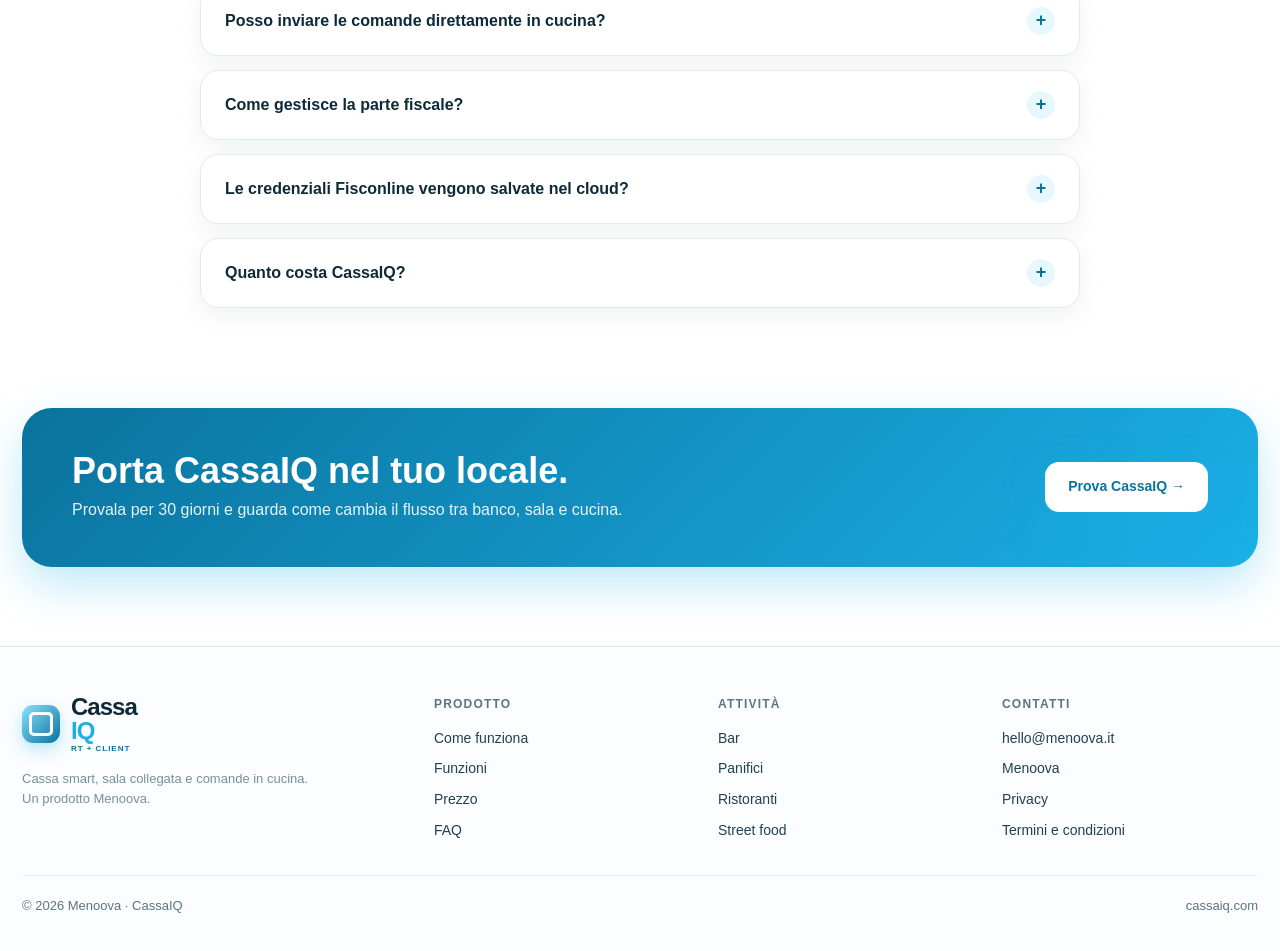
==== commit 55d2cfe9: "Update index.html" ====
--- a/index.html
+++ b/index.html
@@ -10,20 +10,511 @@
   <meta property="og:type" content="website">
   <meta property="og:url" content="https://cassaiq.com/">
   <link rel="icon" href="assets/favicon.svg" type="image/svg+xml">
-  <link rel="stylesheet" href="assets/styles.css">
   <title>CassaIQ — Cassa smart, tavoli e comande</title>
   <script type="application/ld+json">
   {"@context":"https://schema.org","@type":"SoftwareApplication","name":"CassaIQ","applicationCategory":"BusinessApplication","operatingSystem":"iOS, Android","description":"Cassa smart per vendita, tavoli, comande e gestione fiscale tramite DCO o Epson RT.","offers":{"@type":"Offer","price":"8.90","priceCurrency":"EUR"}}
   </script>
+  <style>
+    :root{
+      --ink:#0e2938;
+      --ink2:#204152;
+      --muted:#5c7582;
+      --teal:#1bb0e7;
+      --teal-dark:#0a739d;
+      --teal-light:#8be0ff;
+      --mint:#e6f8fd;
+      --mint2:#d4f2fa;
+      --bg:#f6fbfd;
+      --white:#ffffff;
+      --shadow-sm:0 8px 24px rgba(14,41,56,.06);
+      --shadow-md:0 16px 40px rgba(14,41,56,.09);
+      --shadow-lg:0 28px 70px rgba(14,41,56,.14);
+      --shadow-teal:0 18px 45px rgba(27,176,231,.28);
+      --radius:24px;
+      --max:1260px;
+    }
+    *{box-sizing:border-box;margin:0;padding:0}
+    html{scroll-behavior:smooth}
+    body{
+      font-family:Inter,-apple-system,BlinkMacSystemFont,"Segoe UI",Roboto,Helvetica,Arial,sans-serif;
+      color:var(--ink);
+      background:var(--white);
+      line-height:1.55;
+      -webkit-font-smoothing:antialiased;
+      overflow-x:hidden;
+      position:relative;
+    }
+
+    /* Ambient dynamic glow spheres */
+    .ambient-glow{
+      position:fixed;border-radius:50%;filter:blur(90px);pointer-events:none;z-index:0;
+      opacity:.45;animation:auroraDrift 14s infinite alternate ease-in-out;
+    }
+    .glow-1{top:-10%;right:-5%;width:600px;height:600px;background:radial-gradient(circle,rgba(27,176,231,.25),transparent 65%)}
+    .glow-2{top:45%;left:-10%;width:550px;height:550px;background:radial-gradient(circle,rgba(139,224,255,.2),transparent 65%);animation-duration:18s}
+    .glow-3{bottom:5%;right:-10%;width:650px;height:650px;background:radial-gradient(circle,rgba(10,115,157,.18),transparent 65%);animation-duration:22s}
+
+    @keyframes auroraDrift{
+      0%{transform:translate3d(0,0,0) scale(1)}
+      50%{transform:translate3d(40px,50px,0) scale(1.12)}
+      100%{transform:translate3d(-30px,25px,0) scale(0.95)}
+    }
+
+    img{display:block;max-width:100%}
+    a{color:inherit;text-decoration:none}
+    button,a{-webkit-tap-highlight-color:transparent}
+    .container{width:min(var(--max),calc(100% - 44px));margin:auto;position:relative;z-index:2}
+
+    /* Scroll progress indicator */
+    #progress-line{
+      position:fixed;top:0;left:0;height:3.5px;background:linear-gradient(90deg,var(--teal),var(--teal-light));
+      width:0%;z-index:1000;box-shadow:0 0 10px rgba(27,176,231,.7);transition:width .08s linear;
+    }
+
+    /* Header */
+    .header{
+      position:sticky;top:0;z-index:100;
+      background:rgba(255,255,255,.78);
+      backdrop-filter:blur(22px);
+      -webkit-backdrop-filter:blur(22px);
+      border-bottom:1px solid rgba(212,242,250,.7);
+      transition:all .35s ease;
+    }
+    .header.scrolled{
+      background:rgba(255,255,255,.94);
+      box-shadow:0 12px 35px rgba(14,41,56,.06);
+    }
+    .nav{height:76px;display:flex;align-items:center;justify-content:space-between;gap:24px}
+    .brand{display:flex;align-items:center;gap:11px;font-weight:900;transition:transform .25s ease}
+    .brand:hover{transform:scale(1.03)}
+    .brand-icon{
+      width:38px;height:38px;border-radius:11px;background:linear-gradient(135deg,var(--teal-light),var(--teal-dark));
+      display:grid;place-items:center;box-shadow:0 6px 16px rgba(27,176,231,.3);position:relative;
+    }
+    .brand-icon::after{
+      content:'';width:18px;height:18px;border:3px solid #fff;border-radius:5px;
+    }
+    .wordmark{font-size:24px;letter-spacing:-1px;line-height:1;display:flex;flex-direction:column}
+    .wordmark i{font-style:normal;color:var(--teal)}
+    .wordmark small{font-size:8px;letter-spacing:.12em;color:var(--teal-dark);font-weight:900;margin-top:2px}
+    .nav-links{display:flex;align-items:center;gap:28px;font-size:14px;font-weight:750;color:var(--ink2)}
+    .nav-links a{position:relative;padding:5px 0;transition:color .2s}
+    .nav-links a::after{
+      content:'';position:absolute;bottom:0;left:50%;width:0%;height:2px;
+      background:var(--teal);transition:all .25s ease;transform:translateX(-50%);border-radius:2px;
+    }
+    .nav-links a:hover{color:var(--teal)}
+    .nav-links a:hover::after{width:100%}
+
+    /* Buttons */
+    .btn{
+      display:inline-flex;align-items:center;justify-content:center;gap:8px;
+      padding:13px 22px;border-radius:14px;font-size:14px;font-weight:850;
+      transition:all .28s cubic-bezier(.16,1,.3,1);cursor:pointer;position:relative;overflow:hidden;
+    }
+    .btn-primary{
+      background:linear-gradient(135deg,var(--teal),var(--teal-dark));
+      color:#fff;box-shadow:var(--shadow-teal);border:1px solid rgba(255,255,255,.2);
+    }
+    .btn-primary::before{
+      content:'';position:absolute;top:0;left:-100%;width:60%;height:100%;
+      background:linear-gradient(90deg,transparent,rgba(255,255,255,.3),transparent);
+      transform:skewX(-25deg);transition:.65s ease;
+    }
+    .btn-primary:hover::before{left:180%}
+    .btn-primary:hover{transform:translateY(-3px) scale(1.02);box-shadow:0 22px 50px rgba(27,176,231,.38)}
+    .btn-ghost{
+      background:rgba(255,255,255,.9);color:var(--ink2);border:1px solid #d4e8f0;
+      box-shadow:var(--shadow-sm);
+    }
+    .btn-ghost:hover{border-color:var(--teal);color:var(--teal-dark);transform:translateY(-2px);background:#fff}
+    .menu-btn{display:none;background:none;border:0;font-size:26px;color:var(--ink);cursor:pointer}
+
+    /* Hero Section */
+    .hero{padding:60px 0 70px;position:relative}
+    .hero-grid{display:grid;grid-template-columns:1fr 1.15fr;gap:48px;align-items:center}
+    .hero-badge{
+      display:inline-flex;align-items:center;gap:8px;padding:6px 14px;border-radius:999px;
+      background:var(--mint);border:1px solid rgba(27,176,231,.25);font-size:11px;font-weight:900;
+      letter-spacing:.08em;color:var(--teal-dark);text-transform:uppercase;margin-bottom:18px;
+    }
+    .hero-badge span{
+      width:8px;height:8px;border-radius:50%;background:var(--teal);box-shadow:0 0 10px var(--teal);
+      animation:pulsePoint 2s infinite ease-in-out;
+    }
+    @keyframes pulsePoint{0%,100%{transform:scale(1);opacity:1}50%{transform:scale(.7);opacity:.4}}
+    h1{font-size:clamp(44px,5.4vw,70px);line-height:1.02;letter-spacing:-.05em;margin-bottom:20px}
+    h1 .accent{
+      background:linear-gradient(135deg,var(--teal-dark) 0%,var(--teal) 70%);
+      -webkit-background-clip:text;-webkit-text-fill-color:transparent;display:inline-block;
+    }
+    .hero-copy{font-size:18px;color:var(--muted);margin-bottom:28px;max-width:540px;line-height:1.6}
+    .hero-copy strong{color:var(--ink)}
+    .hero-actions{display:flex;gap:14px;flex-wrap:wrap;margin-bottom:34px}
+    .hero-mini{display:flex;gap:14px;flex-wrap:wrap;font-size:12px;font-weight:800;color:var(--teal-dark)}
+    .hero-mini span{
+      background:#fff;border:1px solid #dff1f7;padding:5px 12px;border-radius:8px;
+      box-shadow:0 4px 12px rgba(14,41,56,.03);
+    }
+
+    /* Hero Stage & 3D Devices */
+    .hero-stage{
+      position:relative;perspective:1200px;display:flex;justify-content:center;align-items:center;
+      min-height:460px;
+    }
+    .hero-orbit{
+      position:absolute;width:420px;height:420px;border-radius:50%;
+      border:1.5px dashed rgba(27,176,231,.3);
+      animation:rotateOrbit 35s linear infinite;pointer-events:none;
+    }
+    .hero-orbit::after{
+      content:'';position:absolute;top:28px;left:42px;width:12px;height:12px;
+      border-radius:50%;background:var(--teal);box-shadow:0 0 14px var(--teal);
+    }
+    @keyframes rotateOrbit{0%{transform:rotate(0deg)}100%{transform:rotate(360deg)}}
+    
+    .hero-device{
+      position:relative;width:100%;max-width:520px;border-radius:28px;
+      box-shadow:var(--shadow-lg);border:1px solid rgba(255,255,255,.9);
+      animation:floatTablet 7s ease-in-out infinite;
+      transition:transform .3s cubic-bezier(.16,1,.3,1);z-index:2;
+    }
+    @keyframes floatTablet{
+      0%,100%{transform:translate3d(0,0,0) rotate(0deg)}
+      50%{transform:translate3d(0,-14px,0) rotate(0.6deg)}
+    }
+
+    /* Phone Mockup Card */
+    .phone-card{
+      position:absolute;right:-14px;bottom:-20px;width:215px;height:380px;
+      background:#0f242e;border-radius:36px;padding:9px;border:3px solid #314d5a;
+      box-shadow:0 30px 60px rgba(8,23,31,.32);z-index:4;
+      animation:floatPhone 6s ease-in-out infinite alternate;
+      transition:transform .3s cubic-bezier(.16,1,.3,1);
+    }
+    @keyframes floatPhone{
+      0%{transform:translate3d(0,0,0) rotate(0deg)}
+      100%{transform:translate3d(0,-18px,0) rotate(-1.5deg)}
+    }
+    .phone-screen{
+      background:#f3f9fb;width:100%;height:100%;border-radius:28px;padding:14px 12px;
+      display:flex;flex-direction:column;font-size:12px;overflow:hidden;
+    }
+    .phone-top{font-size:10px;font-weight:900;letter-spacing:.05em;color:var(--teal-dark);margin-bottom:8px}
+    .phone-top small{background:var(--teal);color:#fff;padding:2px 5px;border-radius:4px;font-size:7px;margin-left:3px}
+    .phone-label{font-size:8px;font-weight:900;color:var(--muted);letter-spacing:.1em}
+    .phone-title{font-size:13px;font-weight:900;margin-bottom:8px;color:var(--ink)}
+    .table-chip{
+      background:#fff;border:1px solid #d9edf4;border-radius:8px;padding:6px 9px;
+      margin-bottom:5px;display:flex;justify-content:space-between;align-items:center;
+      font-size:11px;font-weight:800;transition:all .2s;
+    }
+    .table-chip em{font-style:normal;font-size:9px;color:var(--muted);font-weight:600}
+    .table-chip.active{
+      background:var(--mint);border-color:var(--teal);color:var(--teal-dark);
+      box-shadow:0 3px 10px rgba(27,176,231,.15);
+    }
+    .table-chip.active em{color:var(--teal-dark);font-weight:800}
+    .send-mini{
+      margin-top:auto;background:var(--teal-dark);color:#fff;text-align:center;
+      padding:8px 0;border-radius:8px;font-size:10px;font-weight:900;letter-spacing:.06em;
+      box-shadow:0 6px 14px rgba(10,115,157,.3);animation:pulseButton 2.5s infinite;
+    }
+    @keyframes pulseButton{
+      0%,100%{transform:scale(1)}50%{transform:scale(1.04)}
+    }
+
+    .floating-note{
+      position:absolute;left:-16px;bottom:30px;background:#fff;border:1px solid #d9edf4;
+      padding:11px 16px;border-radius:16px;font-size:12px;font-weight:700;color:var(--teal-dark);
+      box-shadow:0 18px 40px rgba(14,41,56,.12);z-index:5;
+      animation:floatNote 5.5s ease-in-out infinite alternate;
+    }
+    @keyframes floatNote{0%{transform:translate3d(0,0,0)}100%{transform:translate3d(0,-12px,0)}}
+    .floating-note b{color:var(--ink);display:block;font-size:13px}
+
+    /* Promise Cards */
+    .promise{padding:30px 0 60px}
+    .promise-grid{display:grid;grid-template-columns:repeat(3,1fr);gap:20px}
+    .promise-card{
+      background:#fff;border:1px solid #dfedf3;border-radius:20px;padding:26px 24px;
+      box-shadow:var(--shadow-sm);transition:all .32s cubic-bezier(.16,1,.3,1);position:relative;overflow:hidden;
+    }
+    .promise-card::after{
+      content:'';position:absolute;bottom:0;left:0;right:0;height:3px;
+      background:linear-gradient(90deg,var(--teal),var(--teal-light));opacity:0;transition:opacity .3s;
+    }
+    .promise-card:hover{
+      transform:translateY(-8px);box-shadow:var(--shadow-md);border-color:var(--teal-light);
+    }
+    .promise-card:hover::after{opacity:1}
+    .promise-no{font-size:11px;font-weight:900;color:var(--teal);letter-spacing:.12em;margin-bottom:10px}
+    .promise-card h3{font-size:18px;margin-bottom:6px}
+    .promise-card p{font-size:13px;color:var(--muted);line-height:1.55}
+
+    /* Workflow & Interactive Flow Line */
+    .workflow{padding:70px 0;background:linear-gradient(180deg,#fff 0%,#f3fafd 50%,#fff 100%)}
+    .section-head{text-align:center;max-width:740px;margin:0 auto 46px}
+    .kicker{font-size:11px;letter-spacing:.16em;text-transform:uppercase;color:var(--teal);font-weight:900;margin-bottom:8px}
+    .section-title{font-size:clamp(32px,3.8vw,46px);letter-spacing:-.04em;line-height:1.08;margin-bottom:12px}
+    .section-lead{color:var(--muted);font-size:16px;line-height:1.6}
+    
+    .flow-track{display:grid;grid-template-columns:repeat(3,1fr);gap:24px;position:relative}
+    .flow-track::before{
+      content:'';position:absolute;top:44px;left:15%;right:15%;height:3px;
+      background:dashed #d7ecf3;z-index:1;
+    }
+    .flow-pulse{
+      position:absolute;top:43px;left:15%;width:40px;height:5px;
+      background:linear-gradient(90deg,transparent,var(--teal),transparent);
+      border-radius:10px;z-index:2;animation:travelPulse 4s infinite linear;
+    }
+    @keyframes travelPulse{0%{left:15%;opacity:0}20%{opacity:1}80%{opacity:1}100%{left:80%;opacity:0}}
+
+    .flow-step{
+      background:#fff;border:1px solid #d9edf4;border-radius:22px;padding:28px 22px;
+      position:relative;z-index:3;box-shadow:var(--shadow-sm);transition:all .3s ease;text-align:center;
+    }
+    .flow-step:hover{transform:translateY(-6px);box-shadow:var(--shadow-md);border-color:var(--teal)}
+    .flow-icon{
+      width:60px;height:60px;border-radius:18px;background:var(--mint);margin:0 auto 18px;
+      display:grid;place-items:center;transition:transform .3s;
+    }
+    .flow-icon svg{width:32px;height:32px;fill:none;stroke:var(--teal-dark);stroke-width:2.5;stroke-linecap:round;stroke-linejoin:round}
+    .flow-step:hover .flow-icon{transform:scale(1.12) rotate(6deg);background:var(--teal);stroke:#fff}
+    .flow-step:hover .flow-icon svg{stroke:#fff}
+    .flow-step h3{font-size:17px;margin-bottom:7px}
+    .flow-step p{font-size:13px;color:var(--muted)}
+
+    /* Story Sections */
+    .story{padding:60px 0}
+    .story-grid{display:grid;grid-template-columns:1fr 1.05fr;gap:48px;align-items:center}
+    .story-grid.reverse{grid-template-columns:1.05fr 1fr}
+    .story-grid.reverse .story-copy{order:2}
+    .story-grid.reverse .story-visual{order:1}
+    .story-copy h2{font-size:clamp(30px,3.5vw,42px);letter-spacing:-.04em;line-height:1.1;margin-bottom:14px}
+    .story-copy p{color:var(--muted);font-size:16px;margin-bottom:24px}
+    .checks{display:grid;gap:13px}
+    .check{display:flex;gap:12px;align-items:flex-start;font-size:14px;color:var(--ink2);transition:transform .2s}
+    .check:hover{transform:translateX(5px)}
+    .check i{
+      width:22px;height:22px;border-radius:50%;background:var(--teal);color:#fff;
+      display:grid;place-items:center;font-size:11px;font-weight:900;font-style:normal;
+      flex:none;box-shadow:0 3px 8px rgba(27,176,231,.35);margin-top:1px;
+    }
+
+    .visual-card{
+      background:#fff;border:1px solid #d9edf4;border-radius:28px;overflow:hidden;
+      box-shadow:var(--shadow-md);transition:all .35s ease;position:relative;
+    }
+    .visual-card:hover{transform:scale(1.015);box-shadow:var(--shadow-lg)}
+    .visual-card img{width:100%;height:auto;object-fit:cover}
+
+    /* Kitchen Scene Animated */
+    .kitchen-scene{
+      background:linear-gradient(145deg,#132832,#0c1d25);padding:36px;color:#fff;min-height:360px;
+      display:flex;justify-content:center;align-items:center;position:relative;
+    }
+    .kitchen-unit{
+      background:#1f3a47;border-radius:20px;border:2px solid #2f5466;width:min(320px,100%);
+      padding:18px;position:relative;box-shadow:0 20px 50px rgba(0,0,0,.4);
+    }
+    .kitchen-screen{display:flex;justify-content:space-between;align-items:center;margin-bottom:12px}
+    .kitchen-screen small{color:var(--teal-light);font-weight:900;letter-spacing:.08em;font-size:9px}
+    .kitchen-screen h4{font-size:16px;color:#fff}
+    .receipt{
+      background:#fff;color:#111;border-radius:10px;padding:16px;font-family:monospace;
+      font-size:12px;line-height:1.6;box-shadow:0 8px 20px rgba(0,0,0,.2);
+      animation:printTicket 6s ease-in-out infinite;
+    }
+    @keyframes printTicket{
+      0%{clip-path:inset(0 0 80% 0);transform:translateY(-10px)}
+      40%,90%{clip-path:inset(0 0 0 0);transform:translateY(0)}
+      100%{clip-path:inset(0 0 80% 0);transform:translateY(-10px)}
+    }
+    .receipt-title{font-weight:bold;border-bottom:1px dashed #ccc;padding-bottom:5px;margin-bottom:8px;text-align:center}
+    .receipt-row{display:flex;justify-content:space-between;font-weight:bold}
+    .receipt-note{background:#f0f0f0;padding:4px 6px;border-radius:4px;margin-top:8px;font-size:10px}
+    .kitchen-led{
+      position:absolute;top:16px;right:16px;width:10px;height:10px;border-radius:50%;
+      background:#10e588;box-shadow:0 0 10px #10e588;animation:blinkLed 1.4s infinite;
+    }
+    @keyframes blinkLed{0%,100%{opacity:1}50%{opacity:.3}}
+
+    /* Bento Grid (Spotlight on hover) */
+    .features{padding:70px 0}
+    .bento{display:grid;grid-template-columns:repeat(3,1fr);gap:20px}
+    .feature{
+      background:#fff;border:1px solid #d9edf4;border-radius:24px;padding:30px;
+      box-shadow:var(--shadow-sm);transition:all .32s cubic-bezier(.16,1,.3,1);
+      position:relative;overflow:hidden;
+    }
+    .feature:hover{transform:translateY(-6px);box-shadow:var(--shadow-md);border-color:var(--teal)}
+    .feature.big{grid-column:span 2}
+    .feature.tint{background:linear-gradient(135deg,#e9f7fb 0%,#daf0f7 100%);border-color:#cae8f2}
+    .feature.dark{background:#0e2938;color:#fff;border-color:#1c4257}
+    .feature.dark p{color:#9ab5c2}
+    .feature .tag{
+      display:inline-block;font-size:10px;font-weight:900;letter-spacing:.12em;
+      text-transform:uppercase;color:var(--teal);margin-bottom:12px;
+    }
+    .feature.dark .tag{color:var(--teal-light)}
+    .feature h3{font-size:20px;margin-bottom:8px;line-height:1.2}
+    .feature p{font-size:14px;color:var(--muted);line-height:1.55}
+    .feature-mark{
+      position:absolute;bottom:16px;right:20px;font-size:28px;font-weight:900;
+      color:rgba(27,176,231,.18);pointer-events:none;
+    }
+    .feature.dark .feature-mark{color:rgba(255,255,255,.08)}
+
+    /* Audience */
+    .audience{padding:60px 0}
+    .audience-grid{display:grid;grid-template-columns:repeat(4,1fr);gap:18px}
+    .audience-card{
+      background:#fff;border:1px solid #d9edf4;border-radius:22px;padding:26px 20px;
+      text-align:center;font-size:18px;font-weight:900;box-shadow:var(--shadow-sm);
+      transition:all .3s cubic-bezier(.16,1,.3,1);cursor:default;
+    }
+    .audience-card:hover{
+      transform:translateY(-8px) scale(1.03);border-color:var(--teal);
+      box-shadow:var(--shadow-teal);color:var(--teal-dark);
+    }
+    .audience-card span{display:block;font-size:36px;margin-bottom:10px;transition:transform .3s}
+    .audience-card:hover span{transform:scale(1.22) rotate(6deg)}
+    .audience-card small{display:block;font-size:12px;color:var(--muted);font-weight:500;margin-top:6px}
+
+    /* Pricing */
+    .pricing{padding:60px 0}
+    .price-card{
+      background:linear-gradient(135deg,#0e2938 0%,#15384b 100%);color:#fff;
+      border-radius:32px;padding:50px;box-shadow:var(--shadow-lg);text-align:center;
+      position:relative;overflow:hidden;border:1px solid rgba(255,255,255,.1);
+    }
+    .price-card::before{
+      content:'';position:absolute;top:-40%;right:-40%;width:350px;height:350px;
+      background:radial-gradient(circle,rgba(27,176,231,.3),transparent 70%);border-radius:50%;
+    }
+    .price-badge{
+      display:inline-block;padding:6px 14px;border-radius:999px;background:rgba(27,176,231,.2);
+      border:1px solid rgba(27,176,231,.4);color:var(--teal-light);font-size:11px;font-weight:900;
+      letter-spacing:.1em;text-transform:uppercase;margin-bottom:16px;
+    }
+    .price-card h2{font-size:clamp(32px,4vw,46px);margin-bottom:14px}
+    .price-row{display:flex;justify-content:center;align-items:flex-end;gap:8px;margin:18px 0 24px}
+    .price-value{font-size:68px;font-weight:950;line-height:.9;color:var(--teal-light);letter-spacing:-.05em}
+    .price-value sup{font-size:28px;letter-spacing:-.02em}
+    .price-meta{font-size:14px;color:#9ab5c2;font-weight:700;padding-bottom:8px}
+    .price-card p{margin:0 auto 28px;line-height:1.6}
+    .price-grid{display:grid;grid-template-columns:repeat(3,1fr);gap:14px;margin-bottom:34px;text-align:left}
+    .price-point{
+      background:rgba(255,255,255,.05);border:1px solid rgba(255,255,255,.09);
+      border-radius:16px;padding:16px;font-size:13px;color:#b6cfdb;transition:background .2s;
+    }
+    .price-point:hover{background:rgba(255,255,255,.1)}
+    .price-point strong{display:block;color:#fff;font-size:14px;margin-bottom:3px}
+    .price-card .btn{background:#fff;color:var(--ink);font-size:15px;padding:15px 28px}
+    .price-card .btn:hover{background:var(--mint);color:var(--teal-dark);transform:translateY(-3px) scale(1.03)}
+
+    /* FAQ */
+    .faq{padding:60px 0}
+    .faq-list{max-width:880px;margin:0 auto;display:grid;gap:14px}
+    .faq details{
+      background:#fff;border:1px solid #d9edf4;border-radius:18px;box-shadow:var(--shadow-sm);
+      overflow:hidden;transition:all .28s ease;
+    }
+    .faq details[open]{border-color:var(--teal);box-shadow:var(--shadow-teal)}
+    .faq summary{
+      cursor:pointer;list-style:none;padding:20px 24px;font-weight:900;font-size:16px;
+      display:flex;align-items:center;justify-content:space-between;gap:16px;
+    }
+    .faq summary::-webkit-details-marker{display:none}
+    .faq summary::after{
+      content:'+';width:28px;height:28px;border-radius:50%;background:var(--mint);
+      color:var(--teal-dark);display:grid;place-items:center;font-size:18px;font-weight:900;
+      flex:none;transition:transform .3s ease, background .3s;
+    }
+    .faq details[open] summary::after{content:'−';transform:rotate(180deg);background:var(--teal);color:#fff}
+    .faq-answer{padding:0 24px 22px;color:var(--muted);font-size:14px;line-height:1.7}
+    .faq-answer strong{color:var(--ink)}
+
+    /* Final CTA */
+    .final-cta{padding:40px 0 80px}
+    .final-box{
+      background:linear-gradient(135deg,var(--teal-dark),var(--teal));color:#fff;
+      border-radius:30px;padding:44px 50px;display:grid;grid-template-columns:1fr auto;
+      gap:24px;align-items:center;box-shadow:var(--shadow-teal);position:relative;overflow:hidden;
+    }
+    .final-box h2{font-size:36px;line-height:1.05;margin-bottom:8px}
+    .final-box p{color:rgba(255,255,255,.9)}
+    .final-box .btn{background:#fff;color:var(--teal-dark)}
+    .final-box .btn:hover{background:#f3fbfe;transform:scale(1.04)}
+
+    /* Footer */
+    .footer{border-top:1px solid #dcecf2;padding:48px 0 34px;background:#fbfdfe}
+    .footer-grid{display:grid;grid-template-columns:1.5fr repeat(3,1fr);gap:28px;margin-bottom:34px}
+    .footer h4{font-size:12px;font-weight:900;text-transform:uppercase;letter-spacing:.1em;color:var(--muted);margin-bottom:14px}
+    .footer-links{display:grid;gap:9px;font-size:14px;color:var(--ink2)}
+    .footer-links a{transition:color .2s,transform .2s;display:inline-block}
+    .footer-links a:hover{color:var(--teal);transform:translateX(3px)}
+    .footer-bottom{
+      border-top:1px solid #e5f1f5;padding-top:20px;display:flex;justify-content:space-between;
+      font-size:13px;color:var(--muted);
+    }
+
+    /* Scroll Reveal & Physics */
+    .reveal{
+      opacity:0;transform:translate3d(0,28px,0) scale(.98);
+      transition:opacity .7s cubic-bezier(.16,1,.3,1),transform .7s cubic-bezier(.16,1,.3,1);
+      will-change:opacity,transform;
+    }
+    .reveal.visible{opacity:1;transform:translate3d(0,0,0) scale(1)}
+
+    /* Responsive */
+    @media(max-width:1080px){
+      .hero-grid,.story-grid,.story-grid.reverse{grid-template-columns:1fr;gap:36px}
+      .story-grid.reverse .story-copy{order:1}
+      .story-grid.reverse .story-visual{order:2}
+      .bento{grid-template-columns:repeat(2,1fr)}
+      .feature.big{grid-column:span 2}
+      .audience-grid{grid-template-columns:repeat(2,1fr)}
+      .price-grid{grid-template-columns:1fr}
+    }
+    @media(max-width:860px){
+      .nav-links,.header .btn-primary{display:none}
+      .menu-btn{display:block}
+      .nav-links.is-open{
+        display:flex;position:absolute;top:76px;left:14px;right:14px;background:#fff;
+        flex-direction:column;padding:22px;border-radius:20px;border:1px solid #d9edf4;
+        box-shadow:var(--shadow-lg);gap:16px;align-items:stretch;text-align:center;
+      }
+      .promise-grid,.flow-track{grid-template-columns:1fr}
+      .flow-track::before,.flow-pulse{display:none}
+      .bento{grid-template-columns:1fr}
+      .feature.big{grid-column:span 1}
+      .final-box{grid-template-columns:1fr;padding:32px 24px}
+      .footer-grid{grid-template-columns:1fr 1fr}
+    }
+    @media(max-width:580px){
+      .phone-card{position:relative;right:auto;bottom:auto;margin:20px auto 0;width:100%;max-width:240px}
+      .floating-note{left:10px;bottom:-10px}
+      .price-card{padding:30px 20px}
+      .footer-grid{grid-template-columns:1fr}
+    }
+  </style>
 </head>
 <body id="top">
+<div id="progress-line"></div>
+<div class="ambient-glow glow-1"></div>
+<div class="ambient-glow glow-2"></div>
+<div class="ambient-glow glow-3"></div>
+
 <header class="header">
   <div class="container nav">
     <a class="brand" href="#top" aria-label="CassaIQ home">
       <span class="brand-icon" aria-hidden="true"></span>
       <span class="wordmark">Cassa<i>IQ</i><small>RT + CLIENT</small></span>
     </a>
-    <nav class="nav-links" aria-label="Navigazione principale">
+    <nav class="nav-links" id="nav-menu" aria-label="Navigazione principale">
       <a href="#come-funziona">Come funziona</a>
       <a href="#funzioni">Funzioni</a>
       <a href="#attivita">Attività</a>
@@ -48,10 +539,10 @@
       </div>
       <div class="hero-mini"><span>iPad · iPhone · Android</span><span>DCO · Epson RT</span><span>CassaIQ Client</span></div>
     </div>
-    <div class="hero-stage reveal" aria-label="CassaIQ RT con CassaIQ Client">
+    <div class="hero-stage reveal" id="hero-stage" aria-label="CassaIQ RT con CassaIQ Client">
       <div class="hero-orbit"></div>
-      <img class="hero-device" src="assets/hero-pos.webp" alt="CassaIQ RT su tablet con prodotti e carrello">
-      <div class="phone-card" aria-hidden="true">
+      <img class="hero-device tilt-target" src="assets/hero-pos.webp" alt="CassaIQ RT su tablet con prodotti e carrello">
+      <div class="phone-card tilt-target" aria-hidden="true">
         <div class="phone-screen">
           <div class="phone-top">CassaIQ <small>CLIENT</small></div>
           <div class="phone-body">
@@ -93,7 +584,7 @@
   <div class="container story-grid">
     <div class="story-copy reveal"><div class="kicker">Sala</div><h2>Prendi l'ordine dove nasce.</h2><p>Con CassaIQ Client il personale lavora direttamente dal telefono: apre il tavolo, aggiunge prodotti, inserisce note e gestisce supplementi o ingredienti da aggiungere e rimuovere.</p><div class="checks"><div class="check"><i>✓</i><span>Tavoli e catalogo sincronizzati con la cassa.</span></div><div class="check"><i>✓</i><span>Ingredienti <strong>+</strong> con sovrapprezzo e <strong>−</strong> senza variazione di prezzo.</span></div><div class="check"><i>✓</i><span>Storico delle comande già inviate sempre visibile.</span></div></div></div>
     <div class="story-visual reveal">
-      <div class="visual-card" style="padding:30px;background:linear-gradient(145deg,#eefafd,#dff4f8)"><div class="phone-card" style="position:relative;left:auto;bottom:auto;margin:auto;width:250px;height:510px;transform:none;animation:none"><div class="phone-screen"><div class="phone-top">CassaIQ <small>CLIENT</small></div><div class="phone-body"><div class="phone-label">ATTIVITÀ COLLEGATA</div><div class="phone-title">Sala</div><div class="table-chip"><span>Tavolo 2</span><em>Occupato</em></div><div class="table-chip active"><span>Tavolo 3</span><em>In ordine</em></div><div class="table-chip"><span>+ Margherita</span><em>€ 7,00</em></div><div class="table-chip"><span>+ Mozzarella</span><em>€ 1,00</em></div><div class="table-chip"><span>− Cipolla</span><em>invariato</em></div><div class="send-mini">INVIA COMANDA →</div></div></div></div></div>
+      <div class="visual-card" style="padding:30px;background:linear-gradient(145deg,#eefafd,#dff4f8)"><div class="phone-card" style="position:relative;left:auto;bottom:auto;margin:auto;width:250px;height:480px;transform:none;animation:none"><div class="phone-screen"><div class="phone-top">CassaIQ <small>CLIENT</small></div><div class="phone-body"><div class="phone-label">ATTIVITÀ COLLEGATA</div><div class="phone-title">Sala</div><div class="table-chip"><span>Tavolo 2</span><em>Occupato</em></div><div class="table-chip active"><span>Tavolo 3</span><em>In ordine</em></div><div class="table-chip"><span>+ Margherita</span><em>€ 7,00</em></div><div class="table-chip"><span>+ Mozzarella</span><em>€ 1,00</em></div><div class="table-chip"><span>− Cipolla</span><em>invariato</em></div><div class="send-mini">INVIA COMANDA →</div></div></div></div></div>
     </div>
   </div>
 </section>
@@ -168,7 +659,7 @@
       <details class="reveal"><summary>Posso inviare le comande direttamente in cucina?</summary><div class="faq-answer">Sì. CassaIQ può utilizzare una stampante ESC/POS di rete dedicata alla cucina. Il ticket contiene tavolo, data e ora, quantità, prodotti e note, senza prezzi.</div></details>
       <details class="reveal"><summary>Come gestisce la parte fiscale?</summary><div class="faq-answer">CassaIQ può essere configurata per la modalità <strong>Documento Commerciale Online</strong> oppure per il flusso con <strong>Epson RT</strong> supportato, in base alla configurazione scelta per l'attività.</div></details>
       <details class="reveal"><summary>Le credenziali Fisconline vengono salvate nel cloud?</summary><div class="faq-answer">No. Le credenziali Fisconline non vengono salvate nel database cloud di CassaIQ: restano sul dispositivo e vengono conservate nell'area sicura del sistema operativo.</div></details>
-      <details class="reveal"><summary>Quanto costa CassaIQ?</summary><div class="faq-answer">La prova è gratuita per 30 giorni. Successivamente il prezzo indicato è <strong>€ 8,19 + IVA al mese</strong>.</div></details>
+      <details class="reveal"><summary>Quanto costa CassaIQ?</summary><div class="faq-answer">La prova è gratuita per 30 giorni. Successivamente il prezzo indicato è <strong>€ 8,90 + IVA al mese</strong>.</div></details>
     </div>
   </div>
 </section>
@@ -189,6 +680,80 @@
     <div class="footer-bottom"><span>© 2026 Menoova · CassaIQ</span><span>cassaiq.com</span></div>
   </div>
 </footer>
-<script src="assets/app.js" defer></script>
+
+<script>
+  // Scroll progress bar & dynamic header
+  window.addEventListener('scroll', () => {
+    const winScroll = document.documentElement.scrollTop;
+    const height = document.documentElement.scrollHeight - document.documentElement.clientHeight;
+    const progress = (winScroll / height) * 100;
+    const bar = document.getElementById('progress-line');
+    if (bar) bar.style.width = progress + '%';
+
+    const header = document.querySelector('.header');
+    if (header) {
+      if (winScroll > 30) header.classList.add('scrolled');
+      else header.classList.remove('scrolled');
+    }
+  }, { passive: true });
+
+  // Intersection Observer per staggered scroll animations
+  const observer = new IntersectionObserver((entries) => {
+    entries.forEach((entry) => {
+      if (entry.isIntersecting) {
+        entry.target.classList.add('visible');
+      }
+    });
+  }, { threshold: 0.08, rootMargin: '0px 0px -30px 0px' });
+
+  document.querySelectorAll('.reveal').forEach((el) => observer.observe(el));
+
+  // 3D Parallax Tilt effect on Desktop
+  if (window.matchMedia('(pointer: fine)').matches) {
+    const stage = document.getElementById('hero-stage');
+    const targets = document.querySelectorAll('.tilt-target');
+
+    stage?.addEventListener('mousemove', (e) => {
+      const rect = stage.getBoundingClientRect();
+      const x = (e.clientX - rect.left) / rect.width - 0.5;
+      const y = (e.clientY - rect.top) / rect.height - 0.5;
+
+      targets.forEach((target, i) => {
+        const factor = (i + 1) * 16;
+        target.style.transform = `perspective(1000px) rotateY(${x * factor}deg) rotateX(${-y * factor}deg) translateZ(${i * 20}px)`;
+      });
+    });
+
+    stage?.addEventListener('mouseleave', () => {
+      targets.forEach((target) => {
+        target.style.transform = '';
+      });
+    });
+  }
+
+  // Mobile menu toggle
+  const menuBtn = document.querySelector('.menu-btn');
+  const navMenu = document.getElementById('nav-menu');
+
+  menuBtn?.addEventListener('click', (e) => {
+    e.stopPropagation();
+    navMenu.classList.toggle('is-open');
+    menuBtn.setAttribute('aria-expanded', navMenu.classList.contains('is-open'));
+  });
+
+  document.querySelectorAll('#nav-menu a').forEach((link) => {
+    link.addEventListener('click', () => {
+      navMenu.classList.remove('is-open');
+      menuBtn?.setAttribute('aria-expanded', 'false');
+    });
+  });
+
+  document.addEventListener('click', (e) => {
+    if (navMenu && !navMenu.contains(e.target) && !menuBtn?.contains(e.target)) {
+      navMenu.classList.remove('is-open');
+      menuBtn?.setAttribute('aria-expanded', 'false');
+    }
+  });
+</script>
 </body>
 </html>
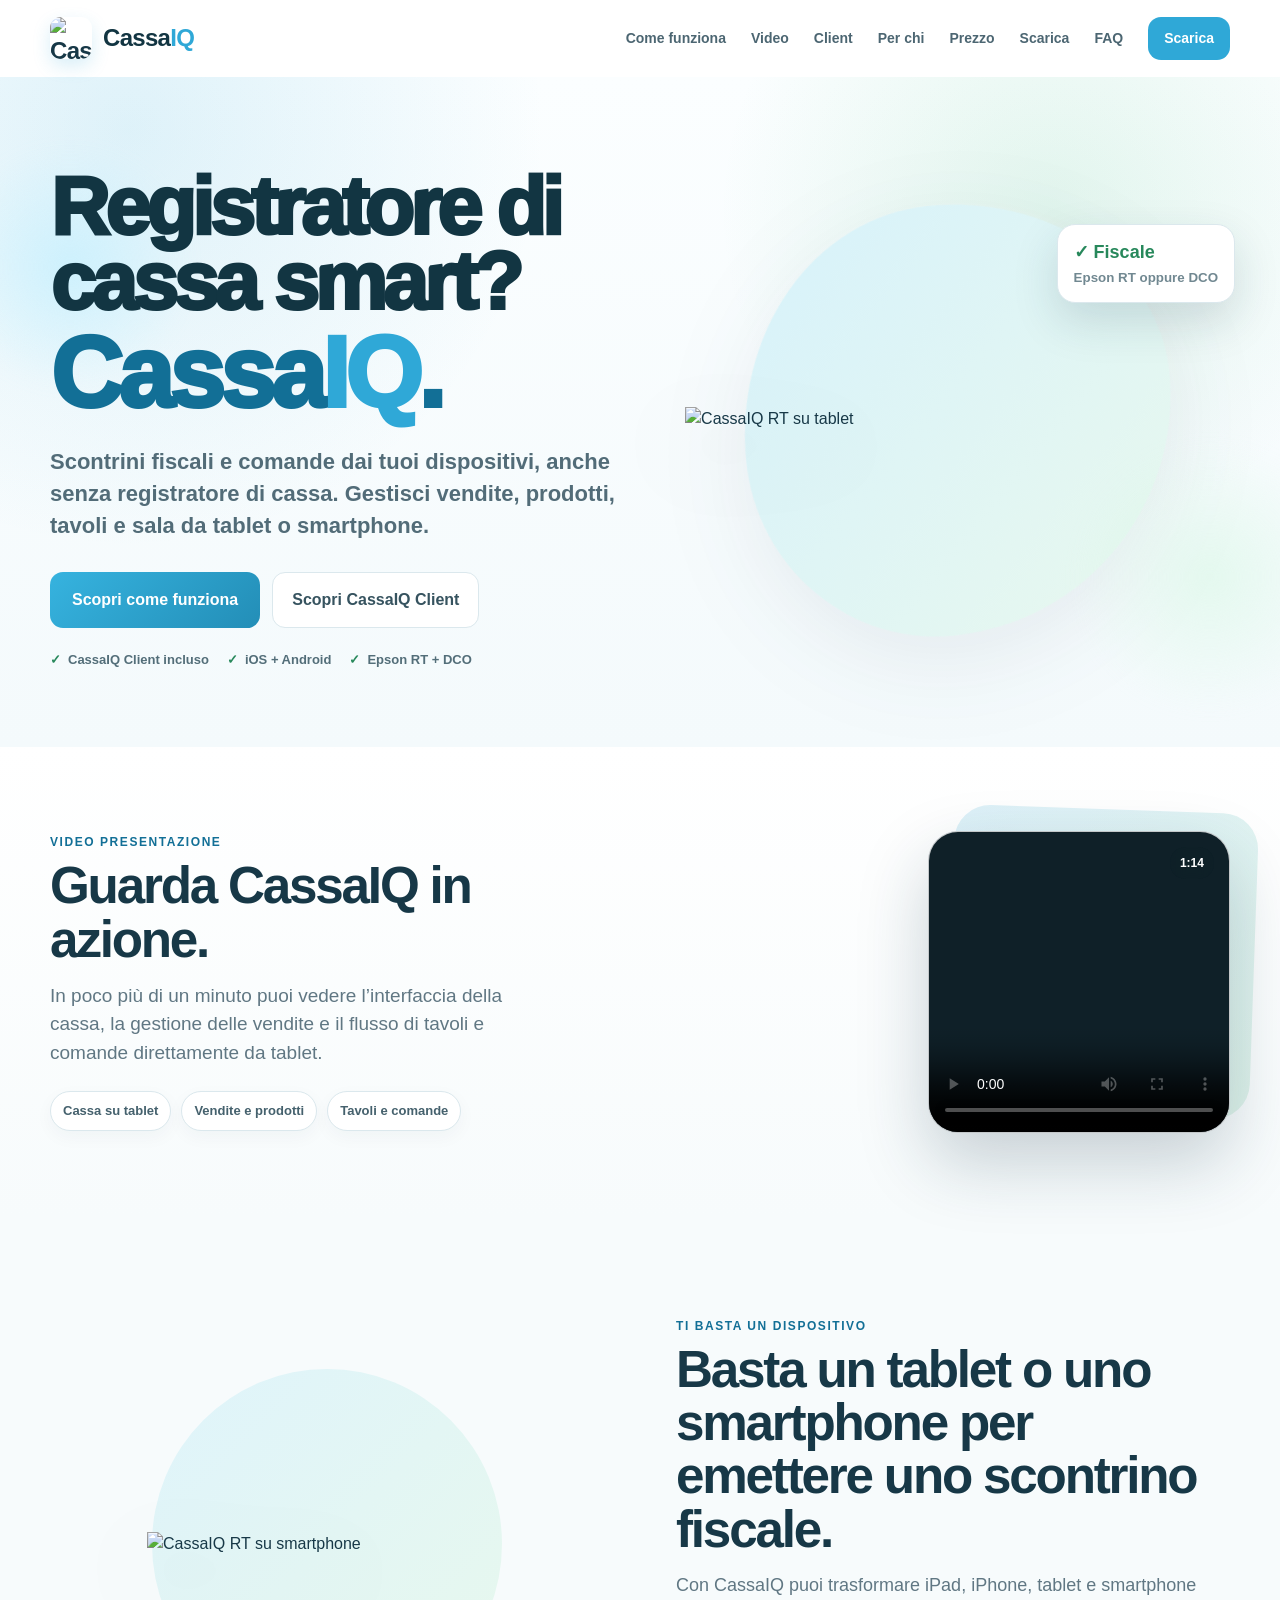
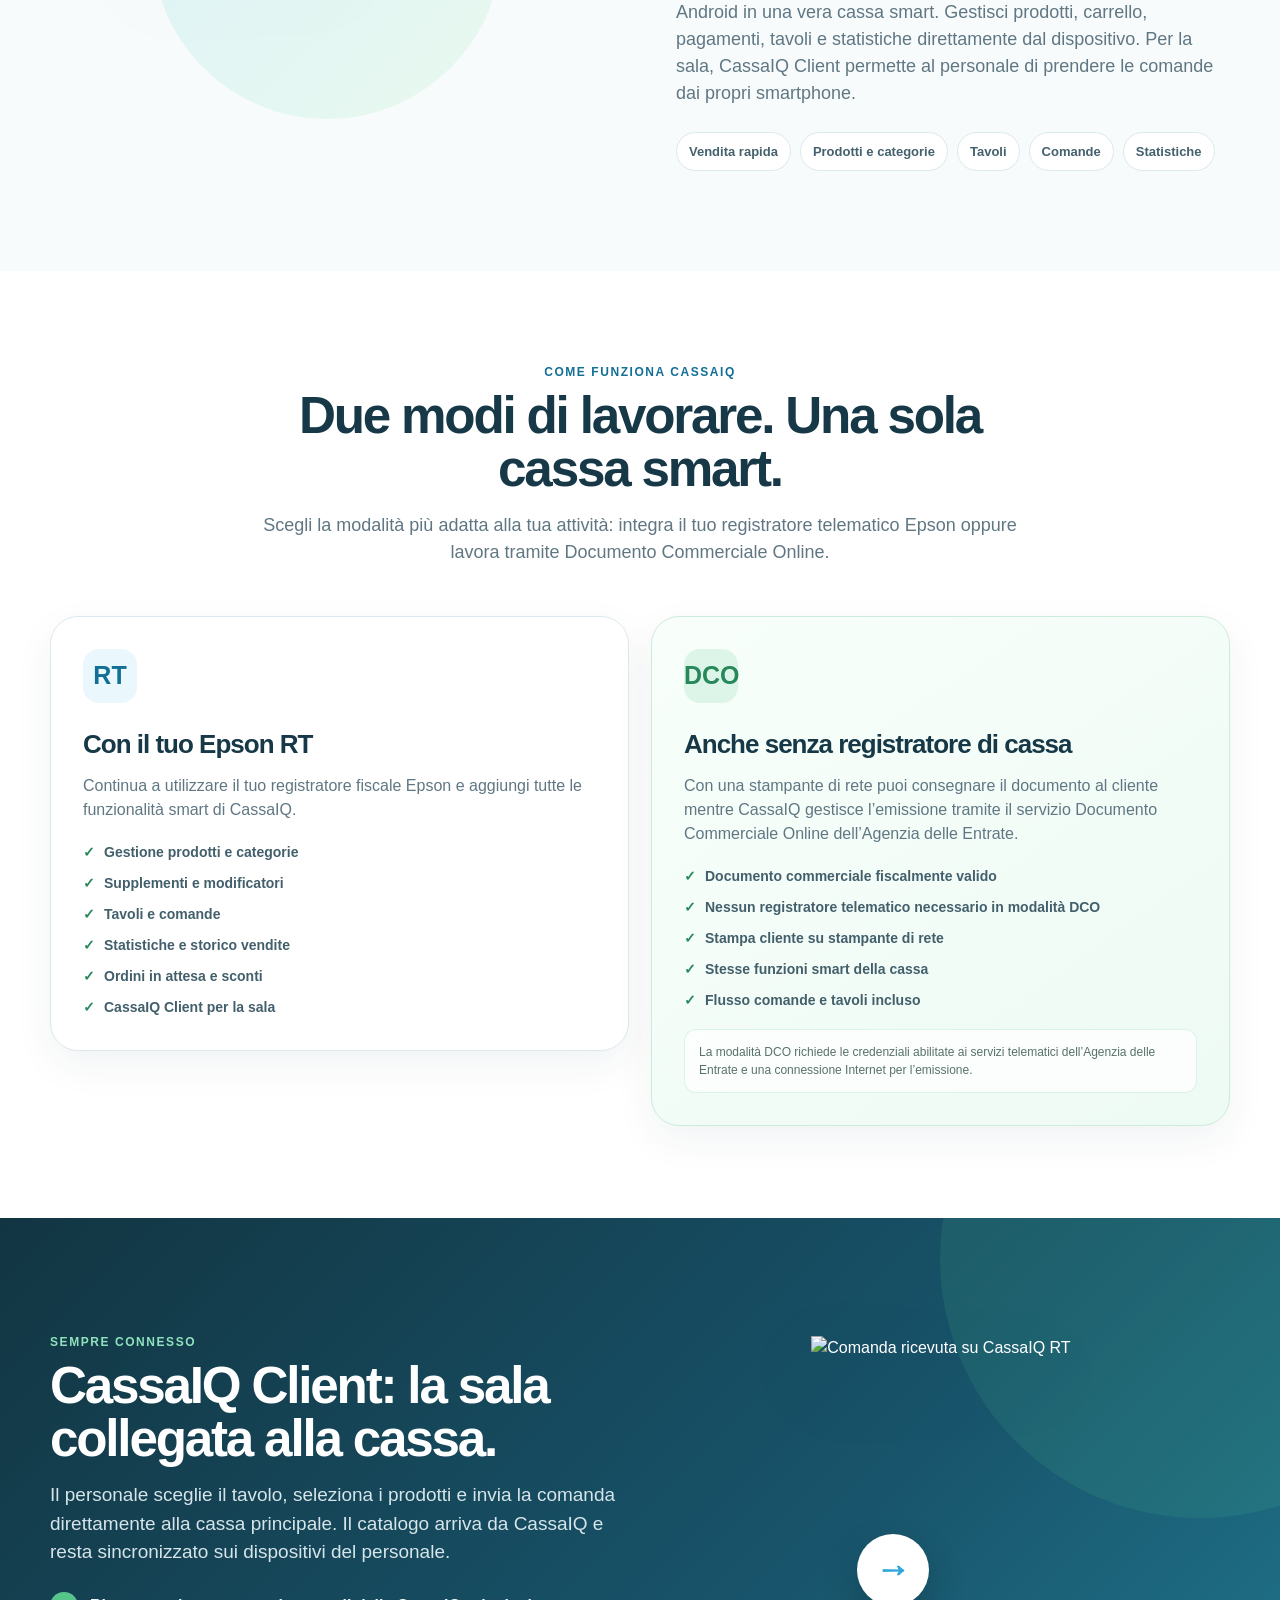
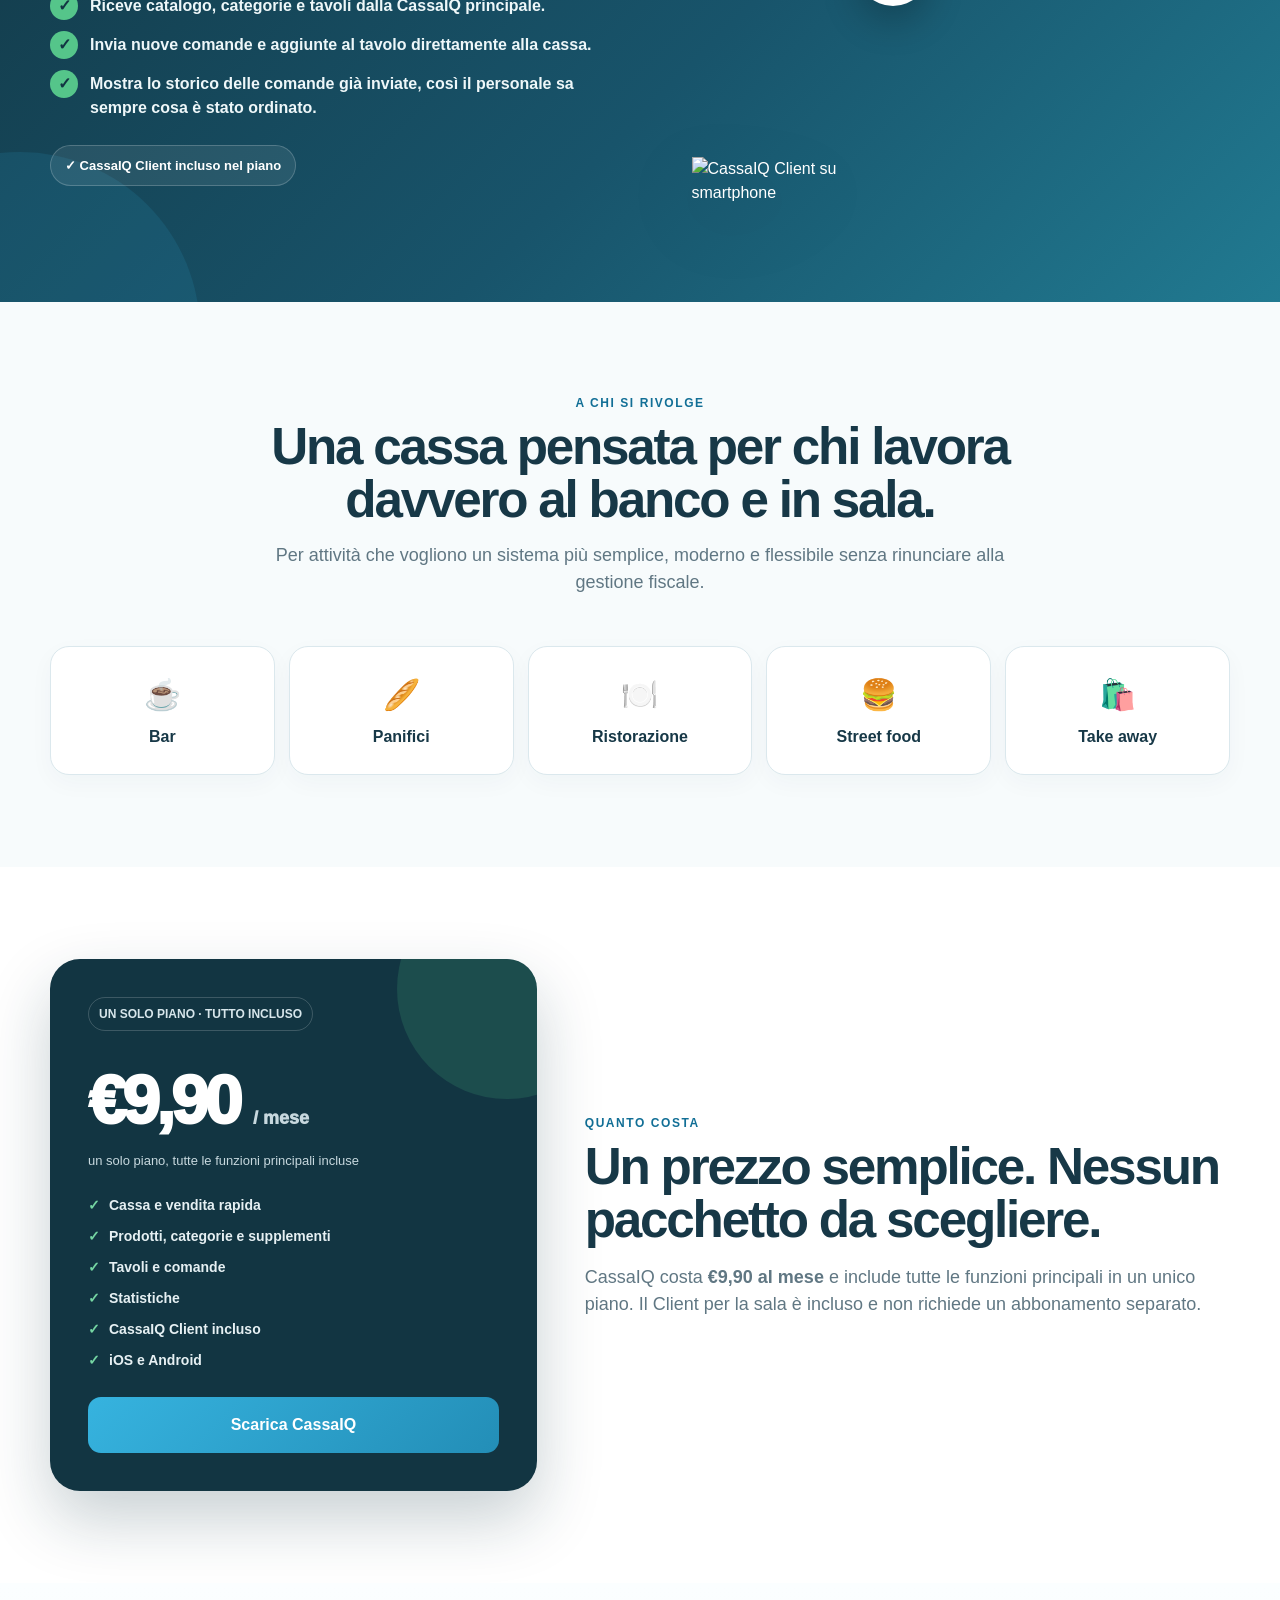
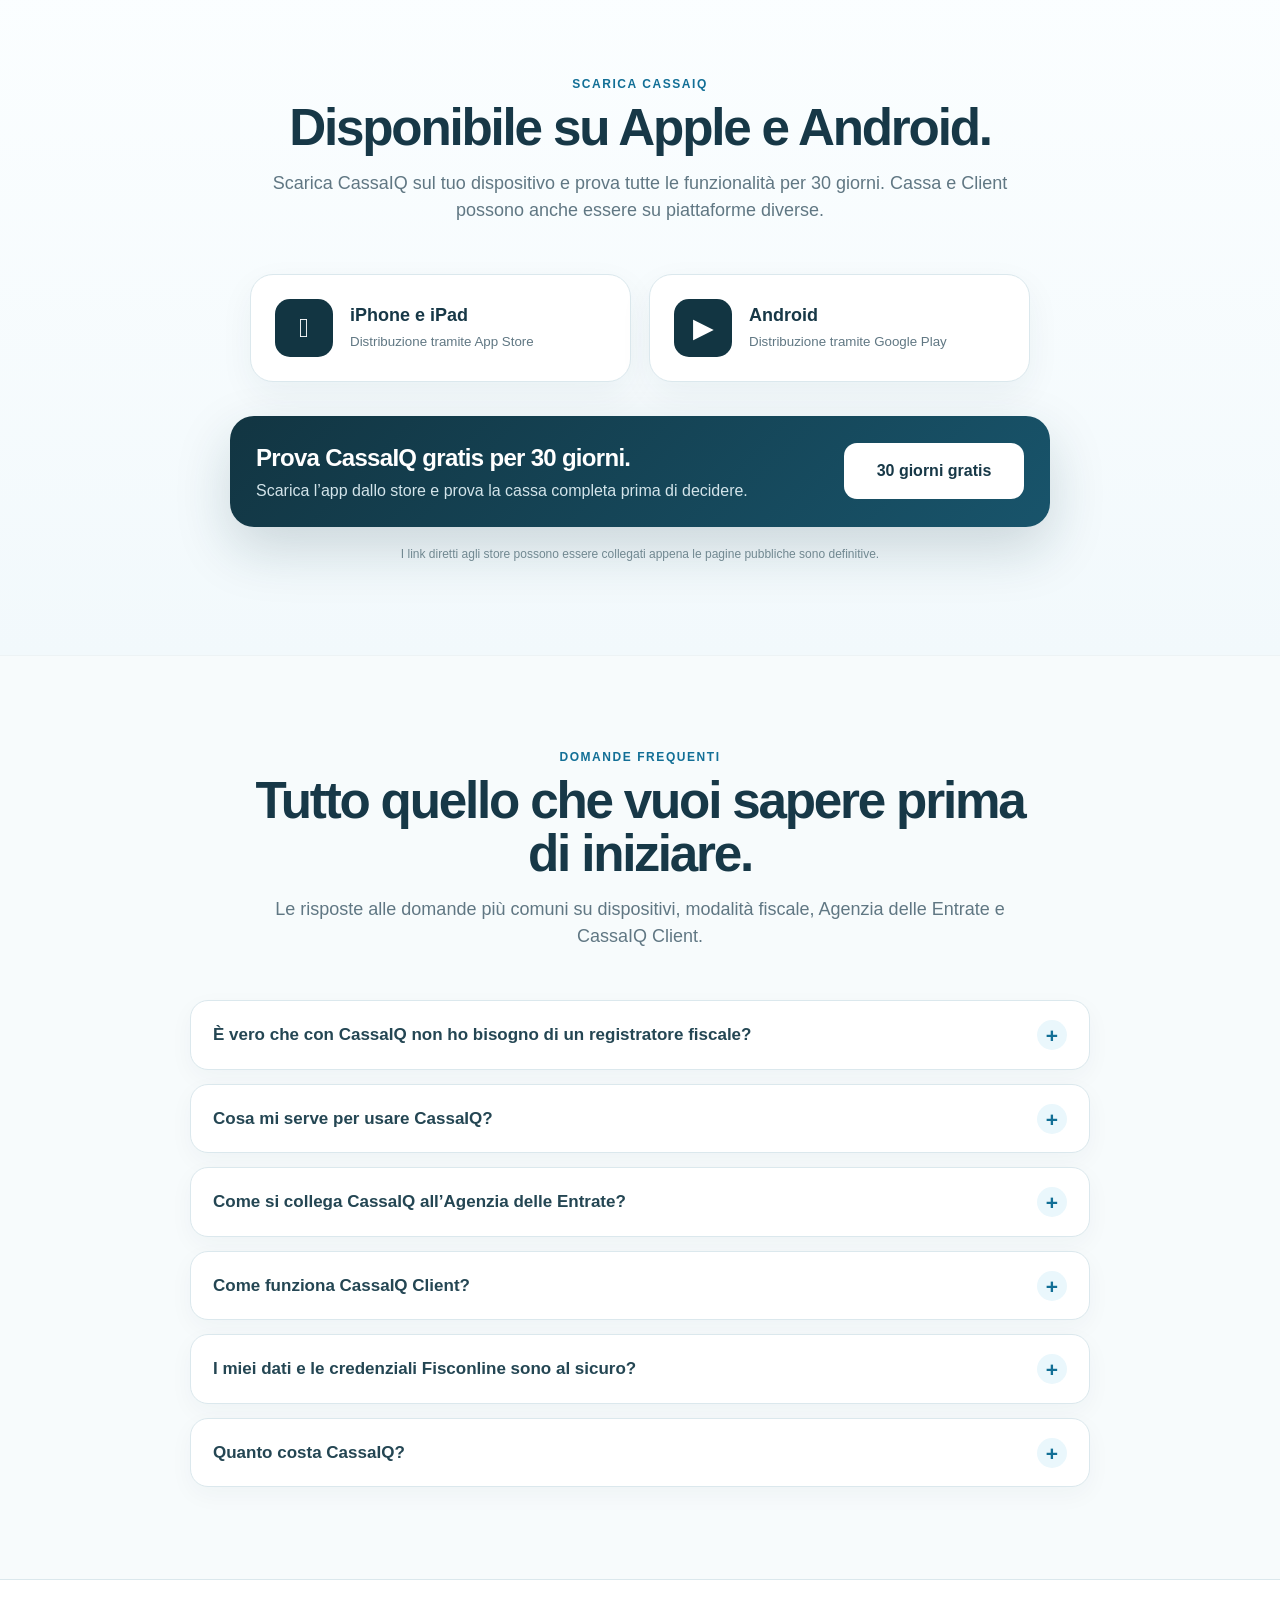
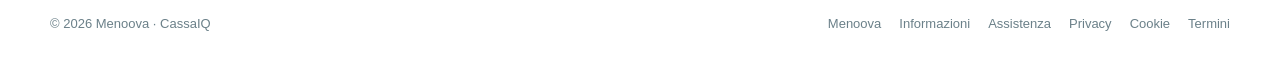
==== commit 6b3182c5: "Add files via upload" ====
--- a/index.html
+++ b/index.html
@@ -2,758 +2,565 @@
 <html lang="it">
 <head>
   <meta charset="utf-8">
-  <meta name="viewport" content="width=device-width,initial-scale=1,viewport-fit=cover">
-  <meta name="theme-color" content="#ffffff">
-  <meta name="description" content="CassaIQ è la cassa smart per vendita, tavoli, comande e cucina. CassaIQ Client collega sala e cassa, con DCO o Epson RT e rete locale.">
-  <meta property="og:title" content="CassaIQ — La cassa che segue il tuo locale">
-  <meta property="og:description" content="Dal banco al tavolo, fino alla cucina. Vendita, comande, DCO o Epson RT in un unico flusso.">
-  <meta property="og:type" content="website">
-  <meta property="og:url" content="https://cassaiq.com/">
-  <link rel="icon" href="assets/favicon.svg" type="image/svg+xml">
-  <title>CassaIQ — Cassa smart, tavoli e comande</title>
-  <script type="application/ld+json">
-  {"@context":"https://schema.org","@type":"SoftwareApplication","name":"CassaIQ","applicationCategory":"BusinessApplication","operatingSystem":"iOS, Android","description":"Cassa smart per vendita, tavoli, comande e gestione fiscale tramite DCO o Epson RT.","offers":{"@type":"Offer","price":"8.90","priceCurrency":"EUR"}}
-  </script>
+  <meta name="viewport" content="width=device-width, initial-scale=1">
+  <meta name="theme-color" content="#2fa8d7">
+  <title>CassaIQ — La cassa smart su tablet e smartphone</title>
+  <meta name="description" content="CassaIQ trasforma tablet e smartphone in una cassa smart: scontrini, prodotti, categorie, comande, tavoli e statistiche. Prova gratuita di 30 giorni.">
+  <link rel="preload" as="image" href="assets/cassaiq-rt-tablet.png">
   <style>
     :root{
-      --ink:#0e2938;
-      --ink2:#204152;
-      --muted:#5c7582;
-      --teal:#1bb0e7;
-      --teal-dark:#0a739d;
-      --teal-light:#8be0ff;
-      --mint:#e6f8fd;
-      --mint2:#d4f2fa;
-      --bg:#f6fbfd;
-      --white:#ffffff;
-      --shadow-sm:0 8px 24px rgba(14,41,56,.06);
-      --shadow-md:0 16px 40px rgba(14,41,56,.09);
-      --shadow-lg:0 28px 70px rgba(14,41,56,.14);
-      --shadow-teal:0 18px 45px rgba(27,176,231,.28);
-      --radius:24px;
-      --max:1260px;
+      --blue:#2fa8d7; --blue-dark:#126f96; --blue-soft:#eaf7fc;
+      --green:#55c58a; --green-dark:#27885b; --green-soft:#eefaf4;
+      --ink:#173847; --muted:#607783; --line:#dbe8ed; --paper:#fff;
+      --bg:#f6fafc; --shadow:0 24px 70px rgba(23,56,71,.13);
+      --radius:26px;
     }
-    *{box-sizing:border-box;margin:0;padding:0}
+    *{box-sizing:border-box}
     html{scroll-behavior:smooth}
-    body{
-      font-family:Inter,-apple-system,BlinkMacSystemFont,"Segoe UI",Roboto,Helvetica,Arial,sans-serif;
-      color:var(--ink);
-      background:var(--white);
-      line-height:1.55;
-      -webkit-font-smoothing:antialiased;
-      overflow-x:hidden;
-      position:relative;
+    body{margin:0;font-family:Inter,-apple-system,BlinkMacSystemFont,"Segoe UI",Roboto,Arial,sans-serif;color:var(--ink);background:#fff;line-height:1.5}
+    a{text-decoration:none;color:inherit}
+    .container{width:min(1180px,calc(100% - 40px));margin:auto}
+    .nav{height:76px;display:flex;align-items:center;justify-content:space-between;gap:24px}
+    .brand{display:flex;align-items:center;gap:11px;font-weight:900;font-size:24px;letter-spacing:-.7px}
+    .brand img{width:42px;height:42px;border-radius:11px;box-shadow:0 7px 18px rgba(47,168,215,.18)}.brand-word{display:inline-flex;align-items:baseline;letter-spacing:-.7px}.brand-cassa{color:#123542}.brand-iq{color:#2fa8d7}
+    .navlinks{display:flex;align-items:center;gap:25px;color:#4c6672;font-weight:700;font-size:14px}
+    .nav-cta,.btn-primary,.btn-secondary{display:inline-flex;align-items:center;justify-content:center;border-radius:13px;font-weight:800;transition:.2s ease}
+    .nav-cta{background:var(--blue);color:#fff;padding:11px 16px}
+    .nav-cta:hover,.btn-primary:hover{transform:translateY(-1px);box-shadow:0 12px 26px rgba(47,168,215,.24)}
+    .hero{padding:82px 0 68px;background:radial-gradient(circle at 82% 20%,rgba(85,197,138,.15),transparent 28%),radial-gradient(circle at 10% 8%,rgba(47,168,215,.14),transparent 32%),linear-gradient(180deg,#fbfeff,#f4fafc)}
+    .hero-grid{display:grid;grid-template-columns:1.02fr .98fr;gap:68px;align-items:center}
+    h1{margin:0 0 24px;color:#123542;line-height:.92;letter-spacing:-4.6px}
+    .hero-question{display:block;font-size:clamp(54px,6.4vw,88px);font-weight:950;color:#123542}
+    .hero-brand{display:block;font-size:clamp(66px,7.8vw,108px);font-weight:950;margin-top:8px;line-height:.95}.hero-brand-dark{color:var(--blue-dark)}.hero-brand-accent{color:var(--blue)}.hero-brand-dot{color:var(--blue-dark)}
+    .hero p{font-size:22px;line-height:1.45;color:#526c78;max-width:660px;margin:0 0 30px;font-weight:600}
+    .hero-actions{display:flex;gap:12px;align-items:center;flex-wrap:wrap}
+    .btn-primary{background:linear-gradient(135deg,#36b3df,#238eb7);color:white;padding:16px 22px;min-width:180px}
+    .btn-secondary{background:#fff;border:1px solid var(--line);padding:15px 19px;color:#36535f}
+    .trial-note{display:flex;gap:18px;flex-wrap:wrap;margin-top:22px;color:#536e79;font-size:13px;font-weight:700}
+    .trial-note span:before{content:"✓";color:var(--green-dark);margin-right:7px;font-weight:900}
+
+    .device-stage{position:relative;min-height:520px;display:flex;align-items:center;justify-content:center}
+    .blob{position:absolute;width:430px;height:430px;background:linear-gradient(135deg,#d7f2fb,#e8f8ee);border-radius:48% 52% 56% 44%/55% 44% 56% 45%;filter:drop-shadow(0 25px 45px rgba(23,56,71,.08));transform:rotate(-6deg)}
+    .tablet{position:relative;width:min(520px,95%);aspect-ratio:1.42;background:#202a31;border:10px solid #202a31;border-radius:28px;box-shadow:0 34px 65px rgba(23,56,71,.28);transform:rotate(-2deg);z-index:2;padding:6px}
+    .tablet:before{content:"";position:absolute;left:50%;top:5px;transform:translateX(-50%);width:6px;height:6px;background:#43515a;border-radius:50%;z-index:3}
+    .screen{height:100%;background:#f8fbfc;border-radius:17px;overflow:hidden;display:grid;grid-template-rows:46px 1fr}
+    .screen-top{background:white;border-bottom:1px solid #dfe9ed;display:flex;align-items:center;padding:0 17px;gap:8px;font-weight:900;color:#2fa8d7;font-size:15px}
+    .screen-top small{margin-left:auto;color:#7a8f98;font-weight:700}
+    .pos{display:grid;grid-template-columns:24% 49% 27%;min-height:0}
+    .pos-side,.pos-main,.pos-cart{padding:12px}
+    .pos-side{background:#fff;border-right:1px solid #e0e9ed}
+    .pill{height:28px;border-radius:8px;background:#eef5f7;margin-bottom:8px}
+    .pill.active{background:linear-gradient(135deg,#45b9e0,#268fb7)}
+    .pos-main{display:grid;grid-template-columns:repeat(3,1fr);grid-auto-rows:68px;gap:8px;align-content:start}
+    .tile{background:white;border:1px solid #dfebef;border-radius:10px;box-shadow:0 3px 10px rgba(23,56,71,.035);display:grid;place-items:center;font-size:9px;font-weight:800;color:#607783}
+    .tile:nth-child(2n){background:#f3fafc}.tile:nth-child(3n){background:#f2faf6}
+    .pos-cart{background:#fff;border-left:1px solid #e0e9ed;display:flex;flex-direction:column}
+    .cart-line{height:34px;border:1px solid #e0e9ed;border-radius:8px;margin-bottom:7px}
+    .pay{margin-top:auto;height:42px;border-radius:10px;background:linear-gradient(135deg,#39b4df,#228cb5)}
+    .float-card{position:absolute;z-index:4;background:#fff;border:1px solid var(--line);border-radius:18px;padding:14px 16px;box-shadow:0 18px 45px rgba(23,56,71,.15);font-weight:850}
+    .float-card strong{display:block;font-size:18px}.float-card small{display:block;color:#718891;font-weight:650;margin-top:2px}
+    .fc1{left:0;bottom:70px}.fc2{right:-5px;top:65px}.fc2 strong{color:var(--green-dark)}
+
+    .trial{padding:34px 0;background:#123542;color:#fff}
+    .trial-row{display:flex;align-items:center;justify-content:space-between;gap:30px}
+    .trial h2{font-size:32px;letter-spacing:-1.2px;margin:0}.trial p{margin:6px 0 0;color:#c9d8de}
+    .trial .btn-primary{background:#fff;color:#173847;box-shadow:none}
+
+    section{padding:92px 0}
+    .section-head{text-align:center;max-width:770px;margin:0 auto 50px}
+    .eyebrow{text-transform:uppercase;letter-spacing:.13em;font-size:12px;font-weight:900;color:var(--blue-dark);margin-bottom:8px}
+    h2{font-size:clamp(34px,4vw,52px);line-height:1.04;letter-spacing:-2.2px;margin:0 0 16px}
+    .section-head p,.large-copy p{font-size:18px;color:var(--muted);margin:0}
+
+    .video-section{background:linear-gradient(180deg,#ffffff 0%,#f7fbfc 100%);padding:84px 0}
+    .video-grid{display:grid;grid-template-columns:.9fr 1.1fr;gap:70px;align-items:center}
+    .video-copy p{font-size:19px;color:var(--muted);margin:0;max-width:560px}
+    .video-points{display:flex;gap:10px;flex-wrap:wrap;margin-top:24px}
+    .video-points span{background:#fff;border:1px solid var(--line);border-radius:999px;padding:9px 12px;font-size:13px;font-weight:800;color:#45616d;box-shadow:0 6px 18px rgba(23,56,71,.04)}
+    .video-shell{position:relative;max-width:590px;margin-left:auto}
+    .video-shell:before{content:"";position:absolute;inset:-22px -24px 18px 22px;border-radius:36px;background:linear-gradient(135deg,rgba(47,168,215,.16),rgba(85,197,138,.16));transform:rotate(2deg);z-index:0}
+    .video-player{position:relative;z-index:1;width:100%;aspect-ratio:1/1;display:block;object-fit:cover;border-radius:30px;background:#0f2028;box-shadow:0 30px 70px rgba(23,56,71,.22);border:1px solid rgba(255,255,255,.75)}
+    .video-duration{position:absolute;z-index:2;right:16px;top:16px;background:rgba(15,32,40,.78);color:#fff;border-radius:999px;padding:7px 10px;font-size:12px;font-weight:850;backdrop-filter:blur(8px)}
+    .phone-section{background:#f7fbfc}
+    .split{display:grid;grid-template-columns:1fr 1fr;gap:72px;align-items:center}
+    .phone-stage{min-height:470px;position:relative;display:grid;place-items:center}
+    .phone-blob{position:absolute;width:350px;height:350px;border-radius:50%;background:linear-gradient(135deg,#dff4fb,#e7f8ed)}
+    .phone{position:relative;width:225px;height:445px;border:9px solid #202a31;border-radius:38px;background:#202a31;box-shadow:0 30px 60px rgba(23,56,71,.24);z-index:2;overflow:hidden}
+    .phone:before{content:"";position:absolute;width:70px;height:20px;background:#202a31;border-radius:0 0 13px 13px;left:50%;top:0;transform:translateX(-50%);z-index:4}
+    .phone-screen{position:absolute;inset:5px;border-radius:26px;background:linear-gradient(180deg,#f4fbfd,#fff);padding:38px 13px 13px;overflow:hidden}
+    .mobile-brand{font-weight:950;color:var(--blue);font-size:16px;margin-bottom:14px}
+    .mobile-card{height:61px;border:1px solid #dce9ed;background:#fff;border-radius:12px;margin-bottom:9px;padding:10px}
+    .mobile-card b{display:block;font-size:10px}.mobile-card i{display:block;width:62%;height:6px;background:#e8f1f4;border-radius:9px;margin-top:7px}
+    .mobile-pay{height:45px;background:var(--blue);border-radius:12px;margin-top:13px}
+    .feature-chips{display:flex;gap:9px;flex-wrap:wrap;margin-top:25px}.feature-chips span{background:#fff;border:1px solid #dce9ed;border-radius:999px;padding:9px 12px;font-size:13px;font-weight:750;color:#45616d}
+
+    .modes{background:#fff}
+    .mode-grid{display:grid;grid-template-columns:1fr 1fr;gap:22px}
+    .mode-card{border:1px solid var(--line);border-radius:28px;padding:32px;background:#fff;box-shadow:0 14px 40px rgba(23,56,71,.06)}
+    .mode-card.dco{background:linear-gradient(145deg,#f8fffb,#eefaf4);border-color:#ccebd9}
+    .mode-icon{width:54px;height:54px;border-radius:16px;display:grid;place-items:center;font-size:25px;background:var(--blue-soft);color:var(--blue-dark);font-weight:900;margin-bottom:22px}
+    .dco .mode-icon{background:#ddf5e8;color:var(--green-dark)}
+    .mode-card h3{font-size:26px;letter-spacing:-1px;margin:0 0 10px}.mode-card>p{color:var(--muted);margin:0 0 20px}
+    .ticks{list-style:none;padding:0;margin:0;display:grid;gap:10px}.ticks li{font-size:14px;font-weight:700;color:#425f6b}.ticks li:before{content:"✓";color:var(--green-dark);margin-right:9px;font-weight:950}
+    .legal-note{margin-top:18px;padding:13px 14px;background:rgba(255,255,255,.75);border:1px solid rgba(85,197,138,.2);border-radius:12px;color:#58726a;font-size:12px}
+
+
+    .client-section{background:linear-gradient(135deg,#123542 0%,#18546b 58%,#217a91 100%);color:#fff;overflow:hidden;position:relative}
+    .client-section:before{content:"";position:absolute;width:520px;height:520px;border-radius:50%;background:rgba(85,197,138,.12);right:-180px;top:-220px}
+    .client-section:after{content:"";position:absolute;width:360px;height:360px;border-radius:50%;background:rgba(47,168,215,.13);left:-160px;bottom:-210px}
+    .client-grid{position:relative;z-index:2;display:grid;grid-template-columns:1.02fr .98fr;gap:70px;align-items:center}
+    .client-copy .eyebrow{color:#8fe2bd}.client-copy h2{color:#fff;max-width:650px}.client-copy>p{font-size:19px;color:#d6e5ea;max-width:660px;margin:0 0 27px}
+    .client-list{display:grid;gap:13px;margin:0;padding:0;list-style:none}.client-list li{display:flex;align-items:flex-start;gap:12px;color:#eef7f9;font-weight:700}.client-list li:before{content:"✓";flex:0 0 28px;width:28px;height:28px;border-radius:50%;display:grid;place-items:center;background:#55c58a;color:#123542;font-weight:950;margin-top:-2px}
+    .client-free{display:inline-flex;align-items:center;gap:8px;margin-top:25px;border:1px solid rgba(255,255,255,.2);background:rgba(255,255,255,.08);padding:10px 14px;border-radius:999px;color:#fff;font-weight:850;font-size:13px}
+    .client-demo{min-height:480px;position:relative;display:flex;align-items:center;justify-content:center}
+    .client-phone{position:absolute;left:6%;bottom:14px;width:205px;height:405px;background:#202a31;border:8px solid #202a31;border-radius:35px;box-shadow:0 28px 55px rgba(0,0,0,.28);transform:rotate(-4deg);z-index:3;overflow:hidden}
+    .client-phone:before{content:"";position:absolute;left:50%;top:0;transform:translateX(-50%);width:64px;height:19px;background:#202a31;border-radius:0 0 12px 12px;z-index:3}
+    .client-phone-screen{position:absolute;inset:5px;border-radius:25px;background:#f5fafc;padding:35px 12px 12px}
+    .client-phone-title{font-size:14px;font-weight:950;color:#2fa8d7;margin-bottom:10px}.client-table{padding:10px;border:1px solid #dbe8ed;border-radius:10px;background:#fff;margin-bottom:8px;font-size:9px;font-weight:850;color:#36535f}.client-table.active{border-color:#8ddab2;background:#eefaf4}.client-send{margin-top:10px;height:40px;border-radius:10px;background:#55c58a;color:#123542;display:grid;place-items:center;font-size:9px;font-weight:950}
+    .client-tablet{position:absolute;right:0;top:28px;width:390px;aspect-ratio:1.42;background:#202a31;border:9px solid #202a31;border-radius:25px;box-shadow:0 32px 62px rgba(0,0,0,.28);transform:rotate(2deg);z-index:2;padding:5px}
+    .client-tablet-screen{height:100%;background:#f8fbfc;border-radius:15px;overflow:hidden;display:grid;grid-template-rows:40px 1fr}.client-tablet-top{background:#fff;border-bottom:1px solid #dfe9ed;padding:0 14px;display:flex;align-items:center;color:#2fa8d7;font-weight:950;font-size:12px}.client-tablet-body{padding:13px;display:grid;grid-template-columns:1fr 1fr;gap:9px}.client-order{border:1px solid #dbe8ed;border-radius:10px;background:#fff;padding:10px;font-size:8px;font-weight:800;color:#526c78}.client-order b{display:block;color:#173847;margin-bottom:6px}.client-order.hot{border-color:#8ddab2;background:#eefaf4}.client-arrow{position:absolute;z-index:5;left:44%;top:48%;transform:translate(-50%,-50%);width:75px;height:75px;border-radius:50%;background:#fff;color:#2fa8d7;box-shadow:0 15px 35px rgba(0,0,0,.22);display:grid;place-items:center;font-size:34px;font-weight:950}
+    .client-bubble{position:absolute;right:3%;bottom:17px;z-index:6;background:#fff;color:#173847;border-radius:15px;padding:11px 14px;box-shadow:0 14px 30px rgba(0,0,0,.18);font-size:12px;font-weight:850}.client-bubble strong{display:block;color:#27885b;font-size:14px}
+
+    .audience{background:#f7fbfc}
+    .audience-grid{display:grid;grid-template-columns:repeat(5,1fr);gap:14px}.aud-card{background:#fff;border:1px solid var(--line);border-radius:19px;padding:25px 16px;text-align:center;font-weight:850;box-shadow:0 8px 25px rgba(23,56,71,.035)}.aud-card span{font-size:30px;display:block;margin-bottom:8px}
+
+    .price-wrap{display:grid;grid-template-columns:.86fr 1.14fr;gap:48px;align-items:center}
+    .price-card{background:#123542;color:#fff;border-radius:30px;padding:38px;box-shadow:0 28px 65px rgba(18,53,66,.23);position:relative;overflow:hidden}.price-card:after{content:"";position:absolute;width:220px;height:220px;border-radius:50%;background:rgba(85,197,138,.16);right:-80px;top:-80px}
+    .price-card .tag{display:inline-block;border:1px solid rgba(255,255,255,.18);padding:7px 10px;border-radius:999px;font-size:12px;font-weight:800;color:#d7e6eb}.price{font-size:68px;font-weight:950;letter-spacing:-4px;margin:18px 0 0}.price small{font-size:18px;letter-spacing:0;color:#c7d8de}.after{color:#c7d8de;font-size:13px;margin-bottom:24px}.price-card .ticks li{color:#e6f0f3}.price-card .ticks li:before{color:#75d6a3}.price-card .btn-primary{margin-top:26px;width:100%}
+    .price-copy h2{text-align:left}.price-copy p{font-size:18px;color:var(--muted)}
+
+    .platforms{background:linear-gradient(180deg,#fbfeff,#f2f9fc)}
+    .store-grid{display:grid;grid-template-columns:1fr 1fr;gap:18px;max-width:780px;margin:34px auto 0}.store-card{background:#fff;border:1px solid var(--line);border-radius:23px;padding:24px;display:flex;align-items:center;gap:17px;box-shadow:0 12px 34px rgba(23,56,71,.055)}.store-icon{width:58px;height:58px;border-radius:15px;display:grid;place-items:center;background:#123542;color:white;font-size:27px}.store-card b{font-size:18px;display:block}.store-card small{color:var(--muted)}
+    .store-note{text-align:center;color:#718891;font-size:12px;margin-top:18px}
+    .footer{padding:34px 0;border-top:1px solid var(--line);background:#fff;color:#6b8089;font-size:13px}.footer-row{display:flex;align-items:center;justify-content:space-between;gap:20px}.footer-links{display:flex;gap:18px;flex-wrap:wrap}.site-counter{display:inline-flex;align-items:center;gap:7px;padding:7px 11px;border:1px solid var(--line);border-radius:999px;background:#f7fbfc;color:#607783;font-size:12px;font-weight:800;white-space:nowrap}.site-counter strong{color:var(--blue-dark);font-size:13px;font-variant-numeric:tabular-nums}.site-counter[hidden]{display:none!important}
+
+    @media(max-width:900px){
+      .client-grid{grid-template-columns:1fr;gap:35px}.client-copy{text-align:center}.client-copy>p{margin-left:auto;margin-right:auto}.client-list{max-width:650px;margin-left:auto;margin-right:auto;text-align:left}.client-free{margin-left:auto;margin-right:auto}.client-demo{min-height:440px;max-width:620px;margin:auto}
+      .navlinks a:not(.nav-cta){display:none}.hero{padding-top:48px}.video-grid{grid-template-columns:1fr;gap:34px}.video-copy{text-align:center}.video-copy p{margin-left:auto;margin-right:auto}.video-points{justify-content:center}.video-shell{margin:0 auto;max-width:560px}.hero-grid,.split,.price-wrap{grid-template-columns:1fr}.hero-grid{gap:28px}.hero-copy{text-align:center}.hero p{margin-left:auto;margin-right:auto}.hero-actions,.trial-note{justify-content:center}.device-stage{min-height:430px}.float-card{display:none}.split{gap:35px}.large-copy{text-align:center}.feature-chips{justify-content:center}.mode-grid{grid-template-columns:1fr}.audience-grid{grid-template-columns:repeat(3,1fr)}.trial-row{flex-direction:column;text-align:center}.price-copy{text-align:center}.price-copy h2{text-align:center}
+      /* Su mobile evitiamo due mockup consecutivi: prima il testo, poi lo smartphone */
+      .phone-section .large-copy{order:1}.phone-section .phone-stage{order:2}
     }
-
-    /* Ambient dynamic glow spheres */
-    .ambient-glow{
-      position:fixed;border-radius:50%;filter:blur(90px);pointer-events:none;z-index:0;
-      opacity:.45;animation:auroraDrift 14s infinite alternate ease-in-out;
+    @media(max-width:600px){
+      .container{width:min(100% - 26px,1180px)}.nav{height:66px}.video-section{padding:64px 0}.video-player{border-radius:22px}.video-shell:before{inset:-12px -10px 12px 10px;border-radius:26px}.video-duration{right:10px;top:10px}.brand{font-size:20px}.brand img{width:36px;height:36px}.nav-cta{font-size:12px;padding:9px 11px}.hero{padding:44px 0 48px}.hero-question{letter-spacing:-2.5px}.hero-brand{letter-spacing:-3px}.hero p{font-size:18px}.device-stage{min-height:315px}.tablet{width:100%;border-width:7px;border-radius:20px}.blob{width:290px;height:290px}.pos-main{grid-template-columns:repeat(2,1fr)}.tile{font-size:7px}.fc1,.fc2{display:none}.trial h2{font-size:27px}section{padding:68px 0}.split{gap:20px}.phone-stage{min-height:430px}.phone-image{width:min(230px,64vw);max-height:430px;height:auto}.mode-card{padding:25px}.audience-grid{grid-template-columns:1fr 1fr}.aud-card{padding:20px 10px}.store-grid{grid-template-columns:1fr}.footer-row{flex-direction:column;text-align:center}.footer-links{justify-content:center}.price{font-size:58px}.client-demo{min-height:390px}.client-phone{width:155px;height:310px;left:0}.client-tablet{width:285px;right:-8px;top:45px}.client-arrow{width:58px;height:58px;font-size:26px;left:43%}.client-bubble{display:none}}
+
+    .faq-section{background:#f7fbfc;border-top:1px solid #edf3f5}
+    .faq-wrap{max-width:900px;margin:0 auto}
+    .faq-list{display:grid;gap:14px;margin-top:34px}
+    .faq-item{background:#fff;border:1px solid var(--line);border-radius:18px;overflow:hidden;box-shadow:0 8px 24px rgba(23,56,71,.04)}
+    .faq-item summary{list-style:none;cursor:pointer;padding:21px 54px 21px 22px;font-weight:850;font-size:17px;position:relative;color:#244653}
+    .faq-item summary::-webkit-details-marker{display:none}
+    .faq-item summary:after{content:"+";position:absolute;right:22px;top:50%;transform:translateY(-50%);width:30px;height:30px;border-radius:50%;display:grid;place-items:center;background:var(--blue-soft);color:var(--blue-dark);font-size:21px;font-weight:900}
+    .faq-item[open] summary:after{content:"–"}
+    .faq-answer{padding:0 22px 22px;color:var(--muted);font-size:15.5px;line-height:1.65}
+    .faq-answer p{margin:0 0 10px}.faq-answer p:last-child{margin-bottom:0}
+    .faq-answer strong{color:#294c59}
+
+    body{overflow-x:hidden}
+    .site-header{position:sticky;top:0;z-index:50;background:rgba(255,255,255,.78);backdrop-filter:saturate(180%) blur(14px);-webkit-backdrop-filter:saturate(180%) blur(14px);border-bottom:1px solid transparent;transition:background .25s ease,border-color .25s ease,box-shadow .25s ease}
+    .site-header.scrolled{background:rgba(255,255,255,.88);border-color:rgba(219,232,237,.8);box-shadow:0 14px 30px rgba(23,56,71,.06)}
+    .reveal{opacity:0;transform:translateY(34px) scale(.985);transition:opacity .8s ease,transform .8s cubic-bezier(.2,.7,.2,1);transition-delay:var(--reveal-delay,0ms)}
+    .reveal.from-left{transform:translateX(-42px) scale(.985)}
+    .reveal.from-right{transform:translateX(42px) scale(.985)}
+    .reveal.in-view{opacity:1;transform:none}
+    .hero,.client-section,.platforms,.phone-section,.modes,.audience,#prezzo,.faq-section{position:relative;overflow:hidden}
+    .hero::before,.hero::after,.client-section .orb,.platforms .orb{content:"";position:absolute;border-radius:50%;pointer-events:none;filter:blur(8px);opacity:.6}
+    .hero::before{width:260px;height:260px;left:-60px;top:60px;background:radial-gradient(circle,#bceeff 0%,rgba(188,238,255,0) 68%);animation:drift 14s ease-in-out infinite}
+    .hero::after{width:280px;height:280px;right:-70px;bottom:30px;background:radial-gradient(circle,#d8f7e5 0%,rgba(216,247,229,0) 70%);animation:drift 16s ease-in-out infinite reverse}
+    .hero-question,.hero-brand,h2{position:relative}
+    .hero-brand{animation:softPulse 4s ease-in-out infinite}
+    .btn-primary{position:relative;overflow:hidden}
+    .btn-primary::after{content:"";position:absolute;inset:-1px;transform:translateX(-120%) skewX(-20deg);background:linear-gradient(90deg,transparent,rgba(255,255,255,.25),transparent);animation:shine 4.6s ease-in-out infinite}
+    .btn-secondary:hover{transform:translateY(-1px);box-shadow:0 10px 24px rgba(23,56,71,.08)}
+    .blob{animation:blobFloat 10s ease-in-out infinite}
+    .tablet{animation:floatDevice 7.8s ease-in-out infinite}
+    .phone{animation:floatDevice 7.2s ease-in-out infinite 1s}
+    .float-card{animation:floatLabel 6.8s ease-in-out infinite}
+    .fc2{animation-delay:1.2s}
+    .phone-blob{animation:softPulse 7s ease-in-out infinite}
+    .client-phone{animation:floatDevice 6.8s ease-in-out infinite}
+    .client-tablet{animation:floatDevice 7.4s ease-in-out infinite 1.1s}
+    .client-arrow{animation:arrowFlow 2.2s ease-in-out infinite}
+    .client-bubble{animation:floatLabel 5.8s ease-in-out infinite .8s}
+    .mode-card,.aud-card,.store-card,.faq-item,.price-card,.client-free{transition:transform .25s ease,box-shadow .25s ease,border-color .25s ease}
+    .mode-card:hover,.aud-card:hover,.store-card:hover,.faq-item:hover{transform:translateY(-6px);box-shadow:0 18px 40px rgba(23,56,71,.08)}
+    .price-card:hover{transform:translateY(-6px);box-shadow:0 34px 78px rgba(18,53,66,.26)}
+    .aud-card span{transition:transform .25s ease}
+    .aud-card:hover span{transform:scale(1.12) rotate(-3deg)}
+    .trial{position:relative;overflow:hidden}
+    .trial:before{content:"";position:absolute;inset:-30% auto auto -10%;width:280px;height:280px;border-radius:50%;background:radial-gradient(circle,rgba(47,168,215,.18),rgba(47,168,215,0) 70%);animation:drift 12s ease-in-out infinite}
+    .trial:after{content:"";position:absolute;inset:auto -8% -50% auto;width:360px;height:360px;border-radius:50%;background:radial-gradient(circle,rgba(85,197,138,.16),rgba(85,197,138,0) 70%);animation:drift 14s ease-in-out infinite reverse}
+    .trial-row{position:relative;z-index:1}
+    .section-head{position:relative;z-index:1}
+    .store-card:nth-child(1){--reveal-delay:80ms}.store-card:nth-child(2){--reveal-delay:180ms}
+    .aud-card:nth-child(1){--reveal-delay:0ms}.aud-card:nth-child(2){--reveal-delay:70ms}.aud-card:nth-child(3){--reveal-delay:140ms}.aud-card:nth-child(4){--reveal-delay:210ms}.aud-card:nth-child(5){--reveal-delay:280ms}
+    .faq-item:nth-child(1){--reveal-delay:0ms}.faq-item:nth-child(2){--reveal-delay:60ms}.faq-item:nth-child(3){--reveal-delay:120ms}.faq-item:nth-child(4){--reveal-delay:180ms}.faq-item:nth-child(5){--reveal-delay:240ms}.faq-item:nth-child(6){--reveal-delay:300ms}
+    @keyframes floatDevice{0%,100%{transform:translateY(0) rotate(-2deg)}50%{transform:translateY(-12px) rotate(-1deg)}}
+    @keyframes blobFloat{0%,100%{transform:rotate(-6deg) scale(1)}50%{transform:rotate(2deg) scale(1.04)}}
+    @keyframes floatLabel{0%,100%{transform:translateY(0)}50%{transform:translateY(-8px)}}
+    @keyframes arrowFlow{0%,100%{transform:translate(-50%,-50%) scale(1)}50%{transform:translate(-42%,-50%) scale(1.06)}}
+    @keyframes drift{0%,100%{transform:translate3d(0,0,0)}50%{transform:translate3d(18px,-22px,0)}}
+    @keyframes softPulse{0%,100%{opacity:1}50%{opacity:.9}}
+    @keyframes shine{0%,100%{transform:translateX(-130%) skewX(-20deg)}18%,22%{transform:translateX(130%) skewX(-20deg)}}
+    @media (prefers-reduced-motion: reduce){
+      *,*::before,*::after{animation:none !important;transition:none !important;scroll-behavior:auto !important}
+      .reveal{opacity:1;transform:none}
     }
-    .glow-1{top:-10%;right:-5%;width:600px;height:600px;background:radial-gradient(circle,rgba(27,176,231,.25),transparent 65%)}
-    .glow-2{top:45%;left:-10%;width:550px;height:550px;background:radial-gradient(circle,rgba(139,224,255,.2),transparent 65%);animation-duration:18s}
-    .glow-3{bottom:5%;right:-10%;width:650px;height:650px;background:radial-gradient(circle,rgba(10,115,157,.18),transparent 65%);animation-duration:22s}
-
-    @keyframes auroraDrift{
-      0%{transform:translate3d(0,0,0) scale(1)}
-      50%{transform:translate3d(40px,50px,0) scale(1.12)}
-      100%{transform:translate3d(-30px,25px,0) scale(0.95)}
-    }
-
-    img{display:block;max-width:100%}
-    a{color:inherit;text-decoration:none}
-    button,a{-webkit-tap-highlight-color:transparent}
-    .container{width:min(var(--max),calc(100% - 44px));margin:auto;position:relative;z-index:2}
-
-    /* Scroll progress indicator */
-    #progress-line{
-      position:fixed;top:0;left:0;height:3.5px;background:linear-gradient(90deg,var(--teal),var(--teal-light));
-      width:0%;z-index:1000;box-shadow:0 0 10px rgba(27,176,231,.7);transition:width .08s linear;
-    }
-
-    /* Header */
-    .header{
-      position:sticky;top:0;z-index:100;
-      background:rgba(255,255,255,.78);
-      backdrop-filter:blur(22px);
-      -webkit-backdrop-filter:blur(22px);
-      border-bottom:1px solid rgba(212,242,250,.7);
-      transition:all .35s ease;
-    }
-    .header.scrolled{
-      background:rgba(255,255,255,.94);
-      box-shadow:0 12px 35px rgba(14,41,56,.06);
-    }
-    .nav{height:76px;display:flex;align-items:center;justify-content:space-between;gap:24px}
-    .brand{display:flex;align-items:center;gap:11px;font-weight:900;transition:transform .25s ease}
-    .brand:hover{transform:scale(1.03)}
-    .brand-icon{
-      width:38px;height:38px;border-radius:11px;background:linear-gradient(135deg,var(--teal-light),var(--teal-dark));
-      display:grid;place-items:center;box-shadow:0 6px 16px rgba(27,176,231,.3);position:relative;
-    }
-    .brand-icon::after{
-      content:'';width:18px;height:18px;border:3px solid #fff;border-radius:5px;
-    }
-    .wordmark{font-size:24px;letter-spacing:-1px;line-height:1;display:flex;flex-direction:column}
-    .wordmark i{font-style:normal;color:var(--teal)}
-    .wordmark small{font-size:8px;letter-spacing:.12em;color:var(--teal-dark);font-weight:900;margin-top:2px}
-    .nav-links{display:flex;align-items:center;gap:28px;font-size:14px;font-weight:750;color:var(--ink2)}
-    .nav-links a{position:relative;padding:5px 0;transition:color .2s}
-    .nav-links a::after{
-      content:'';position:absolute;bottom:0;left:50%;width:0%;height:2px;
-      background:var(--teal);transition:all .25s ease;transform:translateX(-50%);border-radius:2px;
-    }
-    .nav-links a:hover{color:var(--teal)}
-    .nav-links a:hover::after{width:100%}
-
-    /* Buttons */
-    .btn{
-      display:inline-flex;align-items:center;justify-content:center;gap:8px;
-      padding:13px 22px;border-radius:14px;font-size:14px;font-weight:850;
-      transition:all .28s cubic-bezier(.16,1,.3,1);cursor:pointer;position:relative;overflow:hidden;
-    }
-    .btn-primary{
-      background:linear-gradient(135deg,var(--teal),var(--teal-dark));
-      color:#fff;box-shadow:var(--shadow-teal);border:1px solid rgba(255,255,255,.2);
-    }
-    .btn-primary::before{
-      content:'';position:absolute;top:0;left:-100%;width:60%;height:100%;
-      background:linear-gradient(90deg,transparent,rgba(255,255,255,.3),transparent);
-      transform:skewX(-25deg);transition:.65s ease;
-    }
-    .btn-primary:hover::before{left:180%}
-    .btn-primary:hover{transform:translateY(-3px) scale(1.02);box-shadow:0 22px 50px rgba(27,176,231,.38)}
-    .btn-ghost{
-      background:rgba(255,255,255,.9);color:var(--ink2);border:1px solid #d4e8f0;
-      box-shadow:var(--shadow-sm);
-    }
-    .btn-ghost:hover{border-color:var(--teal);color:var(--teal-dark);transform:translateY(-2px);background:#fff}
-    .menu-btn{display:none;background:none;border:0;font-size:26px;color:var(--ink);cursor:pointer}
-
-    /* Hero Section */
-    .hero{padding:60px 0 70px;position:relative}
-    .hero-grid{display:grid;grid-template-columns:1fr 1.15fr;gap:48px;align-items:center}
-    .hero-badge{
-      display:inline-flex;align-items:center;gap:8px;padding:6px 14px;border-radius:999px;
-      background:var(--mint);border:1px solid rgba(27,176,231,.25);font-size:11px;font-weight:900;
-      letter-spacing:.08em;color:var(--teal-dark);text-transform:uppercase;margin-bottom:18px;
-    }
-    .hero-badge span{
-      width:8px;height:8px;border-radius:50%;background:var(--teal);box-shadow:0 0 10px var(--teal);
-      animation:pulsePoint 2s infinite ease-in-out;
-    }
-    @keyframes pulsePoint{0%,100%{transform:scale(1);opacity:1}50%{transform:scale(.7);opacity:.4}}
-    h1{font-size:clamp(44px,5.4vw,70px);line-height:1.02;letter-spacing:-.05em;margin-bottom:20px}
-    h1 .accent{
-      background:linear-gradient(135deg,var(--teal-dark) 0%,var(--teal) 70%);
-      -webkit-background-clip:text;-webkit-text-fill-color:transparent;display:inline-block;
-    }
-    .hero-copy{font-size:18px;color:var(--muted);margin-bottom:28px;max-width:540px;line-height:1.6}
-    .hero-copy strong{color:var(--ink)}
-    .hero-actions{display:flex;gap:14px;flex-wrap:wrap;margin-bottom:34px}
-    .hero-mini{display:flex;gap:14px;flex-wrap:wrap;font-size:12px;font-weight:800;color:var(--teal-dark)}
-    .hero-mini span{
-      background:#fff;border:1px solid #dff1f7;padding:5px 12px;border-radius:8px;
-      box-shadow:0 4px 12px rgba(14,41,56,.03);
-    }
-
-    /* Hero Stage & 3D Devices */
-    .hero-stage{
-      position:relative;perspective:1200px;display:flex;justify-content:center;align-items:center;
-      min-height:460px;
-    }
-    .hero-orbit{
-      position:absolute;width:420px;height:420px;border-radius:50%;
-      border:1.5px dashed rgba(27,176,231,.3);
-      animation:rotateOrbit 35s linear infinite;pointer-events:none;
-    }
-    .hero-orbit::after{
-      content:'';position:absolute;top:28px;left:42px;width:12px;height:12px;
-      border-radius:50%;background:var(--teal);box-shadow:0 0 14px var(--teal);
-    }
-    @keyframes rotateOrbit{0%{transform:rotate(0deg)}100%{transform:rotate(360deg)}}
-    
-    .hero-device{
-      position:relative;width:100%;max-width:520px;border-radius:28px;
-      box-shadow:var(--shadow-lg);border:1px solid rgba(255,255,255,.9);
-      animation:floatTablet 7s ease-in-out infinite;
-      transition:transform .3s cubic-bezier(.16,1,.3,1);z-index:2;
-    }
-    @keyframes floatTablet{
-      0%,100%{transform:translate3d(0,0,0) rotate(0deg)}
-      50%{transform:translate3d(0,-14px,0) rotate(0.6deg)}
-    }
-
-    /* Phone Mockup Card */
-    .phone-card{
-      position:absolute;right:-14px;bottom:-20px;width:215px;height:380px;
-      background:#0f242e;border-radius:36px;padding:9px;border:3px solid #314d5a;
-      box-shadow:0 30px 60px rgba(8,23,31,.32);z-index:4;
-      animation:floatPhone 6s ease-in-out infinite alternate;
-      transition:transform .3s cubic-bezier(.16,1,.3,1);
-    }
-    @keyframes floatPhone{
-      0%{transform:translate3d(0,0,0) rotate(0deg)}
-      100%{transform:translate3d(0,-18px,0) rotate(-1.5deg)}
-    }
-    .phone-screen{
-      background:#f3f9fb;width:100%;height:100%;border-radius:28px;padding:14px 12px;
-      display:flex;flex-direction:column;font-size:12px;overflow:hidden;
-    }
-    .phone-top{font-size:10px;font-weight:900;letter-spacing:.05em;color:var(--teal-dark);margin-bottom:8px}
-    .phone-top small{background:var(--teal);color:#fff;padding:2px 5px;border-radius:4px;font-size:7px;margin-left:3px}
-    .phone-label{font-size:8px;font-weight:900;color:var(--muted);letter-spacing:.1em}
-    .phone-title{font-size:13px;font-weight:900;margin-bottom:8px;color:var(--ink)}
-    .table-chip{
-      background:#fff;border:1px solid #d9edf4;border-radius:8px;padding:6px 9px;
-      margin-bottom:5px;display:flex;justify-content:space-between;align-items:center;
-      font-size:11px;font-weight:800;transition:all .2s;
-    }
-    .table-chip em{font-style:normal;font-size:9px;color:var(--muted);font-weight:600}
-    .table-chip.active{
-      background:var(--mint);border-color:var(--teal);color:var(--teal-dark);
-      box-shadow:0 3px 10px rgba(27,176,231,.15);
-    }
-    .table-chip.active em{color:var(--teal-dark);font-weight:800}
-    .send-mini{
-      margin-top:auto;background:var(--teal-dark);color:#fff;text-align:center;
-      padding:8px 0;border-radius:8px;font-size:10px;font-weight:900;letter-spacing:.06em;
-      box-shadow:0 6px 14px rgba(10,115,157,.3);animation:pulseButton 2.5s infinite;
-    }
-    @keyframes pulseButton{
-      0%,100%{transform:scale(1)}50%{transform:scale(1.04)}
-    }
-
-    .floating-note{
-      position:absolute;left:-16px;bottom:30px;background:#fff;border:1px solid #d9edf4;
-      padding:11px 16px;border-radius:16px;font-size:12px;font-weight:700;color:var(--teal-dark);
-      box-shadow:0 18px 40px rgba(14,41,56,.12);z-index:5;
-      animation:floatNote 5.5s ease-in-out infinite alternate;
-    }
-    @keyframes floatNote{0%{transform:translate3d(0,0,0)}100%{transform:translate3d(0,-12px,0)}}
-    .floating-note b{color:var(--ink);display:block;font-size:13px}
-
-    /* Promise Cards */
-    .promise{padding:30px 0 60px}
-    .promise-grid{display:grid;grid-template-columns:repeat(3,1fr);gap:20px}
-    .promise-card{
-      background:#fff;border:1px solid #dfedf3;border-radius:20px;padding:26px 24px;
-      box-shadow:var(--shadow-sm);transition:all .32s cubic-bezier(.16,1,.3,1);position:relative;overflow:hidden;
-    }
-    .promise-card::after{
-      content:'';position:absolute;bottom:0;left:0;right:0;height:3px;
-      background:linear-gradient(90deg,var(--teal),var(--teal-light));opacity:0;transition:opacity .3s;
-    }
-    .promise-card:hover{
-      transform:translateY(-8px);box-shadow:var(--shadow-md);border-color:var(--teal-light);
-    }
-    .promise-card:hover::after{opacity:1}
-    .promise-no{font-size:11px;font-weight:900;color:var(--teal);letter-spacing:.12em;margin-bottom:10px}
-    .promise-card h3{font-size:18px;margin-bottom:6px}
-    .promise-card p{font-size:13px;color:var(--muted);line-height:1.55}
-
-    /* Workflow & Interactive Flow Line */
-    .workflow{padding:70px 0;background:linear-gradient(180deg,#fff 0%,#f3fafd 50%,#fff 100%)}
-    .section-head{text-align:center;max-width:740px;margin:0 auto 46px}
-    .kicker{font-size:11px;letter-spacing:.16em;text-transform:uppercase;color:var(--teal);font-weight:900;margin-bottom:8px}
-    .section-title{font-size:clamp(32px,3.8vw,46px);letter-spacing:-.04em;line-height:1.08;margin-bottom:12px}
-    .section-lead{color:var(--muted);font-size:16px;line-height:1.6}
-    
-    .flow-track{display:grid;grid-template-columns:repeat(3,1fr);gap:24px;position:relative}
-    .flow-track::before{
-      content:'';position:absolute;top:44px;left:15%;right:15%;height:3px;
-      background:dashed #d7ecf3;z-index:1;
-    }
-    .flow-pulse{
-      position:absolute;top:43px;left:15%;width:40px;height:5px;
-      background:linear-gradient(90deg,transparent,var(--teal),transparent);
-      border-radius:10px;z-index:2;animation:travelPulse 4s infinite linear;
-    }
-    @keyframes travelPulse{0%{left:15%;opacity:0}20%{opacity:1}80%{opacity:1}100%{left:80%;opacity:0}}
-
-    .flow-step{
-      background:#fff;border:1px solid #d9edf4;border-radius:22px;padding:28px 22px;
-      position:relative;z-index:3;box-shadow:var(--shadow-sm);transition:all .3s ease;text-align:center;
-    }
-    .flow-step:hover{transform:translateY(-6px);box-shadow:var(--shadow-md);border-color:var(--teal)}
-    .flow-icon{
-      width:60px;height:60px;border-radius:18px;background:var(--mint);margin:0 auto 18px;
-      display:grid;place-items:center;transition:transform .3s;
-    }
-    .flow-icon svg{width:32px;height:32px;fill:none;stroke:var(--teal-dark);stroke-width:2.5;stroke-linecap:round;stroke-linejoin:round}
-    .flow-step:hover .flow-icon{transform:scale(1.12) rotate(6deg);background:var(--teal);stroke:#fff}
-    .flow-step:hover .flow-icon svg{stroke:#fff}
-    .flow-step h3{font-size:17px;margin-bottom:7px}
-    .flow-step p{font-size:13px;color:var(--muted)}
-
-    /* Story Sections */
-    .story{padding:60px 0}
-    .story-grid{display:grid;grid-template-columns:1fr 1.05fr;gap:48px;align-items:center}
-    .story-grid.reverse{grid-template-columns:1.05fr 1fr}
-    .story-grid.reverse .story-copy{order:2}
-    .story-grid.reverse .story-visual{order:1}
-    .story-copy h2{font-size:clamp(30px,3.5vw,42px);letter-spacing:-.04em;line-height:1.1;margin-bottom:14px}
-    .story-copy p{color:var(--muted);font-size:16px;margin-bottom:24px}
-    .checks{display:grid;gap:13px}
-    .check{display:flex;gap:12px;align-items:flex-start;font-size:14px;color:var(--ink2);transition:transform .2s}
-    .check:hover{transform:translateX(5px)}
-    .check i{
-      width:22px;height:22px;border-radius:50%;background:var(--teal);color:#fff;
-      display:grid;place-items:center;font-size:11px;font-weight:900;font-style:normal;
-      flex:none;box-shadow:0 3px 8px rgba(27,176,231,.35);margin-top:1px;
-    }
-
-    .visual-card{
-      background:#fff;border:1px solid #d9edf4;border-radius:28px;overflow:hidden;
-      box-shadow:var(--shadow-md);transition:all .35s ease;position:relative;
-    }
-    .visual-card:hover{transform:scale(1.015);box-shadow:var(--shadow-lg)}
-    .visual-card img{width:100%;height:auto;object-fit:cover}
-
-    /* Kitchen Scene Animated */
-    .kitchen-scene{
-      background:linear-gradient(145deg,#132832,#0c1d25);padding:36px;color:#fff;min-height:360px;
-      display:flex;justify-content:center;align-items:center;position:relative;
-    }
-    .kitchen-unit{
-      background:#1f3a47;border-radius:20px;border:2px solid #2f5466;width:min(320px,100%);
-      padding:18px;position:relative;box-shadow:0 20px 50px rgba(0,0,0,.4);
-    }
-    .kitchen-screen{display:flex;justify-content:space-between;align-items:center;margin-bottom:12px}
-    .kitchen-screen small{color:var(--teal-light);font-weight:900;letter-spacing:.08em;font-size:9px}
-    .kitchen-screen h4{font-size:16px;color:#fff}
-    .receipt{
-      background:#fff;color:#111;border-radius:10px;padding:16px;font-family:monospace;
-      font-size:12px;line-height:1.6;box-shadow:0 8px 20px rgba(0,0,0,.2);
-      animation:printTicket 6s ease-in-out infinite;
-    }
-    @keyframes printTicket{
-      0%{clip-path:inset(0 0 80% 0);transform:translateY(-10px)}
-      40%,90%{clip-path:inset(0 0 0 0);transform:translateY(0)}
-      100%{clip-path:inset(0 0 80% 0);transform:translateY(-10px)}
-    }
-    .receipt-title{font-weight:bold;border-bottom:1px dashed #ccc;padding-bottom:5px;margin-bottom:8px;text-align:center}
-    .receipt-row{display:flex;justify-content:space-between;font-weight:bold}
-    .receipt-note{background:#f0f0f0;padding:4px 6px;border-radius:4px;margin-top:8px;font-size:10px}
-    .kitchen-led{
-      position:absolute;top:16px;right:16px;width:10px;height:10px;border-radius:50%;
-      background:#10e588;box-shadow:0 0 10px #10e588;animation:blinkLed 1.4s infinite;
-    }
-    @keyframes blinkLed{0%,100%{opacity:1}50%{opacity:.3}}
-
-    /* Bento Grid (Spotlight on hover) */
-    .features{padding:70px 0}
-    .bento{display:grid;grid-template-columns:repeat(3,1fr);gap:20px}
-    .feature{
-      background:#fff;border:1px solid #d9edf4;border-radius:24px;padding:30px;
-      box-shadow:var(--shadow-sm);transition:all .32s cubic-bezier(.16,1,.3,1);
-      position:relative;overflow:hidden;
-    }
-    .feature:hover{transform:translateY(-6px);box-shadow:var(--shadow-md);border-color:var(--teal)}
-    .feature.big{grid-column:span 2}
-    .feature.tint{background:linear-gradient(135deg,#e9f7fb 0%,#daf0f7 100%);border-color:#cae8f2}
-    .feature.dark{background:#0e2938;color:#fff;border-color:#1c4257}
-    .feature.dark p{color:#9ab5c2}
-    .feature .tag{
-      display:inline-block;font-size:10px;font-weight:900;letter-spacing:.12em;
-      text-transform:uppercase;color:var(--teal);margin-bottom:12px;
-    }
-    .feature.dark .tag{color:var(--teal-light)}
-    .feature h3{font-size:20px;margin-bottom:8px;line-height:1.2}
-    .feature p{font-size:14px;color:var(--muted);line-height:1.55}
-    .feature-mark{
-      position:absolute;bottom:16px;right:20px;font-size:28px;font-weight:900;
-      color:rgba(27,176,231,.18);pointer-events:none;
-    }
-    .feature.dark .feature-mark{color:rgba(255,255,255,.08)}
-
-    /* Audience */
-    .audience{padding:60px 0}
-    .audience-grid{display:grid;grid-template-columns:repeat(4,1fr);gap:18px}
-    .audience-card{
-      background:#fff;border:1px solid #d9edf4;border-radius:22px;padding:26px 20px;
-      text-align:center;font-size:18px;font-weight:900;box-shadow:var(--shadow-sm);
-      transition:all .3s cubic-bezier(.16,1,.3,1);cursor:default;
-    }
-    .audience-card:hover{
-      transform:translateY(-8px) scale(1.03);border-color:var(--teal);
-      box-shadow:var(--shadow-teal);color:var(--teal-dark);
-    }
-    .audience-card span{display:block;font-size:36px;margin-bottom:10px;transition:transform .3s}
-    .audience-card:hover span{transform:scale(1.22) rotate(6deg)}
-    .audience-card small{display:block;font-size:12px;color:var(--muted);font-weight:500;margin-top:6px}
-
-    /* Pricing */
-    .pricing{padding:60px 0}
-    .price-card{
-      background:linear-gradient(135deg,#0e2938 0%,#15384b 100%);color:#fff;
-      border-radius:32px;padding:50px;box-shadow:var(--shadow-lg);text-align:center;
-      position:relative;overflow:hidden;border:1px solid rgba(255,255,255,.1);
-    }
-    .price-card::before{
-      content:'';position:absolute;top:-40%;right:-40%;width:350px;height:350px;
-      background:radial-gradient(circle,rgba(27,176,231,.3),transparent 70%);border-radius:50%;
-    }
-    .price-badge{
-      display:inline-block;padding:6px 14px;border-radius:999px;background:rgba(27,176,231,.2);
-      border:1px solid rgba(27,176,231,.4);color:var(--teal-light);font-size:11px;font-weight:900;
-      letter-spacing:.1em;text-transform:uppercase;margin-bottom:16px;
-    }
-    .price-card h2{font-size:clamp(32px,4vw,46px);margin-bottom:14px}
-    .price-row{display:flex;justify-content:center;align-items:flex-end;gap:8px;margin:18px 0 24px}
-    .price-value{font-size:68px;font-weight:950;line-height:.9;color:var(--teal-light);letter-spacing:-.05em}
-    .price-value sup{font-size:28px;letter-spacing:-.02em}
-    .price-meta{font-size:14px;color:#9ab5c2;font-weight:700;padding-bottom:8px}
-    .price-card p{margin:0 auto 28px;line-height:1.6}
-    .price-grid{display:grid;grid-template-columns:repeat(3,1fr);gap:14px;margin-bottom:34px;text-align:left}
-    .price-point{
-      background:rgba(255,255,255,.05);border:1px solid rgba(255,255,255,.09);
-      border-radius:16px;padding:16px;font-size:13px;color:#b6cfdb;transition:background .2s;
-    }
-    .price-point:hover{background:rgba(255,255,255,.1)}
-    .price-point strong{display:block;color:#fff;font-size:14px;margin-bottom:3px}
-    .price-card .btn{background:#fff;color:var(--ink);font-size:15px;padding:15px 28px}
-    .price-card .btn:hover{background:var(--mint);color:var(--teal-dark);transform:translateY(-3px) scale(1.03)}
-
-    /* FAQ */
-    .faq{padding:60px 0}
-    .faq-list{max-width:880px;margin:0 auto;display:grid;gap:14px}
-    .faq details{
-      background:#fff;border:1px solid #d9edf4;border-radius:18px;box-shadow:var(--shadow-sm);
-      overflow:hidden;transition:all .28s ease;
-    }
-    .faq details[open]{border-color:var(--teal);box-shadow:var(--shadow-teal)}
-    .faq summary{
-      cursor:pointer;list-style:none;padding:20px 24px;font-weight:900;font-size:16px;
-      display:flex;align-items:center;justify-content:space-between;gap:16px;
-    }
-    .faq summary::-webkit-details-marker{display:none}
-    .faq summary::after{
-      content:'+';width:28px;height:28px;border-radius:50%;background:var(--mint);
-      color:var(--teal-dark);display:grid;place-items:center;font-size:18px;font-weight:900;
-      flex:none;transition:transform .3s ease, background .3s;
-    }
-    .faq details[open] summary::after{content:'−';transform:rotate(180deg);background:var(--teal);color:#fff}
-    .faq-answer{padding:0 24px 22px;color:var(--muted);font-size:14px;line-height:1.7}
-    .faq-answer strong{color:var(--ink)}
-
-    /* Final CTA */
-    .final-cta{padding:40px 0 80px}
-    .final-box{
-      background:linear-gradient(135deg,var(--teal-dark),var(--teal));color:#fff;
-      border-radius:30px;padding:44px 50px;display:grid;grid-template-columns:1fr auto;
-      gap:24px;align-items:center;box-shadow:var(--shadow-teal);position:relative;overflow:hidden;
-    }
-    .final-box h2{font-size:36px;line-height:1.05;margin-bottom:8px}
-    .final-box p{color:rgba(255,255,255,.9)}
-    .final-box .btn{background:#fff;color:var(--teal-dark)}
-    .final-box .btn:hover{background:#f3fbfe;transform:scale(1.04)}
-
-    /* Footer */
-    .footer{border-top:1px solid #dcecf2;padding:48px 0 34px;background:#fbfdfe}
-    .footer-grid{display:grid;grid-template-columns:1.5fr repeat(3,1fr);gap:28px;margin-bottom:34px}
-    .footer h4{font-size:12px;font-weight:900;text-transform:uppercase;letter-spacing:.1em;color:var(--muted);margin-bottom:14px}
-    .footer-links{display:grid;gap:9px;font-size:14px;color:var(--ink2)}
-    .footer-links a{transition:color .2s,transform .2s;display:inline-block}
-    .footer-links a:hover{color:var(--teal);transform:translateX(3px)}
-    .footer-bottom{
-      border-top:1px solid #e5f1f5;padding-top:20px;display:flex;justify-content:space-between;
-      font-size:13px;color:var(--muted);
-    }
-
-    /* Scroll Reveal & Physics */
-    .reveal{
-      opacity:0;transform:translate3d(0,28px,0) scale(.98);
-      transition:opacity .7s cubic-bezier(.16,1,.3,1),transform .7s cubic-bezier(.16,1,.3,1);
-      will-change:opacity,transform;
-    }
-    .reveal.visible{opacity:1;transform:translate3d(0,0,0) scale(1)}
-
-    /* Responsive */
-    @media(max-width:1080px){
-      .hero-grid,.story-grid,.story-grid.reverse{grid-template-columns:1fr;gap:36px}
-      .story-grid.reverse .story-copy{order:1}
-      .story-grid.reverse .story-visual{order:2}
-      .bento{grid-template-columns:repeat(2,1fr)}
-      .feature.big{grid-column:span 2}
-      .audience-grid{grid-template-columns:repeat(2,1fr)}
-      .price-grid{grid-template-columns:1fr}
-    }
-    @media(max-width:860px){
-      .nav-links,.header .btn-primary{display:none}
-      .menu-btn{display:block}
-      .nav-links.is-open{
-        display:flex;position:absolute;top:76px;left:14px;right:14px;background:#fff;
-        flex-direction:column;padding:22px;border-radius:20px;border:1px solid #d9edf4;
-        box-shadow:var(--shadow-lg);gap:16px;align-items:stretch;text-align:center;
-      }
-      .promise-grid,.flow-track{grid-template-columns:1fr}
-      .flow-track::before,.flow-pulse{display:none}
-      .bento{grid-template-columns:1fr}
-      .feature.big{grid-column:span 1}
-      .final-box{grid-template-columns:1fr;padding:32px 24px}
-      .footer-grid{grid-template-columns:1fr 1fr}
-    }
-    @media(max-width:580px){
-      .phone-card{position:relative;right:auto;bottom:auto;margin:20px auto 0;width:100%;max-width:240px}
-      .floating-note{left:10px;bottom:-10px}
-      .price-card{padding:30px 20px}
-      .footer-grid{grid-template-columns:1fr}
-    }
+
+
+    .device-image{position:relative;z-index:2;width:min(610px,100%);height:auto;display:block;filter:drop-shadow(0 28px 44px rgba(23,56,71,.18));animation:floatDevice 7.8s ease-in-out infinite}
+    .phone-image{position:relative;z-index:2;width:min(360px,78%);height:auto;display:block;filter:drop-shadow(0 28px 44px rgba(23,56,71,.18));animation:floatDevice 7.2s ease-in-out infinite 1s}
+    .client-real-demo{position:relative;min-height:500px;display:flex;align-items:center;justify-content:center}
+    .client-real-phone{position:absolute;left:1%;bottom:5px;width:31%;max-width:205px;z-index:4;filter:drop-shadow(0 24px 38px rgba(0,0,0,.2));animation:floatDevice 6.8s ease-in-out infinite}
+    .client-real-tablet{position:absolute;right:-2%;top:26px;width:79%;max-width:585px;z-index:2;filter:drop-shadow(0 26px 44px rgba(0,0,0,.22));animation:floatDevice 7.4s ease-in-out infinite 1.1s}
+    .client-real-arrow{position:absolute;z-index:6;left:38%;top:52%;transform:translate(-50%,-50%);width:72px;height:72px;border-radius:50%;background:#fff;color:var(--blue);display:grid;place-items:center;font-size:34px;font-weight:950;box-shadow:0 16px 36px rgba(0,0,0,.22);animation:arrowFlow 2.2s ease-in-out infinite}
+    .download-trial{max-width:820px;margin:34px auto 0;padding:24px 26px;border-radius:24px;background:linear-gradient(135deg,#123542,#18546b);color:#fff;display:flex;align-items:center;justify-content:space-between;gap:22px;box-shadow:0 22px 55px rgba(18,53,66,.18)}
+    .download-trial strong{display:block;font-size:24px;letter-spacing:-.7px}.download-trial span{display:block;color:#d3e4ea;margin-top:3px}.download-trial .btn-primary{background:#fff;color:#173847;white-space:nowrap;box-shadow:none}
+    @media(max-width:900px){.client-real-demo{min-height:430px}.download-trial{flex-direction:column;text-align:center}}
+    @media(max-width:600px){.device-image{width:100%}.phone-image{width:min(230px,64vw)}.client-real-demo{min-height:350px}.client-real-phone{width:35%;left:0}.client-real-tablet{width:78%;right:-5%;top:45px}.client-real-arrow{width:54px;height:54px;font-size:25px;left:37%}.download-trial{padding:21px 18px}.download-trial strong{font-size:21px}}
+
   </style>
 </head>
-<body id="top">
-<div id="progress-line"></div>
-<div class="ambient-glow glow-1"></div>
-<div class="ambient-glow glow-2"></div>
-<div class="ambient-glow glow-3"></div>
-
-<header class="header">
-  <div class="container nav">
-    <a class="brand" href="#top" aria-label="CassaIQ home">
-      <span class="brand-icon" aria-hidden="true"></span>
-      <span class="wordmark">Cassa<i>IQ</i><small>RT + CLIENT</small></span>
-    </a>
-    <nav class="nav-links" id="nav-menu" aria-label="Navigazione principale">
-      <a href="#come-funziona">Come funziona</a>
-      <a href="#funzioni">Funzioni</a>
-      <a href="#attivita">Attività</a>
-      <a href="#prezzo">Prezzo</a>
-      <a href="#faq">FAQ</a>
+<body>
+  <header class="site-header"><div class="container">
+    <nav class="nav">
+      <a class="brand" href="#"><img src="assets/cassaiq-icon.png" alt="CassaIQ"><span class="brand-word"><span class="brand-cassa">Cassa</span><span class="brand-iq">IQ</span></span></a>
+      <div class="navlinks">
+        <a href="#come-funziona">Come funziona</a>
+        <a href="#video">Video</a>
+        <a href="#client">Client</a>
+        <a href="#per-chi">Per chi</a>
+        <a href="#prezzo">Prezzo</a>
+        <a href="#scarica">Scarica</a>
+        <a href="#faq">FAQ</a>
+        <a class="nav-cta" href="#scarica">Scarica</a>
+      </div>
     </nav>
-    <a class="btn btn-primary" href="mailto:hello@menoova.it?subject=Prova%20CassaIQ%2030%20giorni">Prova gratis →</a>
-    <button class="menu-btn" type="button" aria-label="Apri menu" aria-expanded="false">☰</button>
-  </div>
-</header>
-
-<main>
-<section class="hero">
-  <div class="container hero-grid">
-    <div class="reveal">
-      <div class="hero-badge"><span></span> Cassa · Sala · Cucina</div>
-      <h1>La cassa che <span class="accent">segue il tuo locale.</span></h1>
-      <p class="hero-copy"><strong>Dal banco al tavolo, fino alla cucina.</strong> CassaIQ unisce vendita, comande, tavoli e gestione fiscale in un flusso semplice da usare ogni giorno.</p>
-      <div class="hero-actions">
-        <a class="btn btn-primary" href="mailto:hello@menoova.it?subject=Prova%20CassaIQ%2030%20giorni">30 giorni gratis →</a>
-        <a class="btn btn-ghost" href="#come-funziona">Guarda come funziona ↓</a>
-      </div>
-      <div class="hero-mini"><span>iPad · iPhone · Android</span><span>DCO · Epson RT</span><span>CassaIQ Client</span></div>
+  </div></header>
+
+  <main>
+    <section class="hero">
+      <div class="container hero-grid">
+        <div class="hero-copy reveal from-left">
+          <h1><span class="hero-question">Registratore di cassa smart?</span><span class="hero-brand"><span class="hero-brand-dark">Cassa</span><span class="hero-brand-accent">IQ</span><span class="hero-brand-dot">.</span></span></h1>
+          <p>Scontrini fiscali e comande dai tuoi dispositivi, anche senza registratore di cassa. Gestisci vendite, prodotti, tavoli e sala da tablet o smartphone.</p>
+          <div class="hero-actions">
+            <a class="btn-primary" href="#come-funziona">Scopri come funziona</a>
+            <a class="btn-secondary" href="#client">Scopri CassaIQ Client</a>
+          </div>
+          <div class="trial-note"><span>CassaIQ Client incluso</span><span>iOS + Android</span><span>Epson RT + DCO</span></div>
+        </div>
+        <div class="device-stage reveal from-right" aria-label="CassaIQ su tablet">
+          <div class="blob"></div>
+          <img class="device-image" src="assets/cassaiq-rt-tablet.png" alt="CassaIQ RT su tablet">
+          <div class="float-card fc2"><strong>✓ Fiscale</strong><small>Epson RT oppure DCO</small></div>
+        </div>
+      </div>
+    </section>
+
+    <section id="video" class="video-section">
+      <div class="container video-grid">
+        <div class="video-copy reveal from-left">
+          <div class="eyebrow">Video presentazione</div>
+          <h2>Guarda CassaIQ in azione.</h2>
+          <p>In poco più di un minuto puoi vedere l’interfaccia della cassa, la gestione delle vendite e il flusso di tavoli e comande direttamente da tablet.</p>
+          <div class="video-points"><span>Cassa su tablet</span><span>Vendite e prodotti</span><span>Tavoli e comande</span></div>
+        </div>
+        <div class="video-shell reveal from-right">
+          <span class="video-duration">1:14</span>
+          <video class="video-player" controls playsinline preload="metadata" poster="media/cassaiq-presentazione-poster.jpg" aria-label="Video presentazione CassaIQ">
+            <source src="media/cassaiq-presentazione.mp4" type="video/mp4">
+            Il tuo browser non supporta la riproduzione video.
+          </video>
+        </div>
+      </div>
+    </section>
+
+
+    <section class="phone-section">
+      <div class="container split">
+        <div class="phone-stage reveal from-left">
+          <div class="phone-blob"></div>
+          <img class="phone-image" src="assets/cassaiq-rt-smartphone.png" alt="CassaIQ RT su smartphone">
+        </div>
+        <div class="large-copy reveal from-right">
+          <div class="eyebrow">Ti basta un dispositivo</div>
+          <h2>Basta un tablet o uno smartphone per emettere uno scontrino fiscale.</h2>
+          <p>Con CassaIQ puoi trasformare iPad, iPhone, tablet e smartphone Android in una vera cassa smart. Gestisci prodotti, carrello, pagamenti, tavoli e statistiche direttamente dal dispositivo. Per la sala, CassaIQ Client permette al personale di prendere le comande dai propri smartphone.</p>
+          <div class="feature-chips"><span>Vendita rapida</span><span>Prodotti e categorie</span><span>Tavoli</span><span>Comande</span><span>Statistiche</span></div>
+        </div>
+      </div>
+    </section>
+
+    <section id="come-funziona" class="modes">
+      <div class="container">
+        <div class="section-head reveal"><div class="eyebrow">Come funziona CassaIQ</div><h2>Due modi di lavorare. Una sola cassa smart.</h2><p>Scegli la modalità più adatta alla tua attività: integra il tuo registratore telematico Epson oppure lavora tramite Documento Commerciale Online.</p></div>
+        <div class="mode-grid">
+          <div class="reveal from-left">
+          <article class="mode-card">
+            <div class="mode-icon">RT</div>
+            <h3>Con il tuo Epson RT</h3>
+            <p>Continua a utilizzare il tuo registratore fiscale Epson e aggiungi tutte le funzionalità smart di CassaIQ.</p>
+            <ul class="ticks">
+              <li>Gestione prodotti e categorie</li><li>Supplementi e modificatori</li><li>Tavoli e comande</li><li>Statistiche e storico vendite</li><li>Ordini in attesa e sconti</li><li>CassaIQ Client per la sala</li>
+            </ul>
+          </article>
+          </div>
+          <div class="reveal from-right"><article class="mode-card dco">
+            <div class="mode-icon">DCO</div>
+            <h3>Anche senza registratore di cassa</h3>
+            <p>Con una stampante di rete puoi consegnare il documento al cliente mentre CassaIQ gestisce l’emissione tramite il servizio Documento Commerciale Online dell’Agenzia delle Entrate.</p>
+            <ul class="ticks">
+              <li>Documento commerciale fiscalmente valido</li><li>Nessun registratore telematico necessario in modalità DCO</li><li>Stampa cliente su stampante di rete</li><li>Stesse funzioni smart della cassa</li><li>Flusso comande e tavoli incluso</li>
+            </ul>
+            <div class="legal-note">La modalità DCO richiede le credenziali abilitate ai servizi telematici dell’Agenzia delle Entrate e una connessione Internet per l’emissione.</div>
+          </article></div>
+        </div>
+      </div>
+    </section>
+
+
+    <section id="client" class="client-section">
+      <div class="container client-grid">
+        <div class="client-copy reveal from-left">
+          <div class="eyebrow">Sempre connesso</div>
+          <h2>CassaIQ Client: la sala collegata alla cassa.</h2>
+          <p>Il personale sceglie il tavolo, seleziona i prodotti e invia la comanda direttamente alla cassa principale. Il catalogo arriva da CassaIQ e resta sincronizzato sui dispositivi del personale.</p>
+          <ul class="client-list">
+            <li>Riceve catalogo, categorie e tavoli dalla CassaIQ principale.</li>
+            <li>Invia nuove comande e aggiunte al tavolo direttamente alla cassa.</li>
+            <li>Mostra lo storico delle comande già inviate, così il personale sa sempre cosa è stato ordinato.</li>
+          </ul>
+          <div class="client-free">✓ CassaIQ Client incluso nel piano</div>
+        </div>
+        <div class="client-real-demo reveal from-right" aria-label="CassaIQ Client collegato alla cassa principale">
+          <img class="client-real-phone" src="assets/cassaiq-client-smartphone.png" alt="CassaIQ Client su smartphone">
+          <div class="client-real-arrow">→</div>
+          <img class="client-real-tablet" src="assets/cassaiq-comanda-tablet.png" alt="Comanda ricevuta su CassaIQ RT">
+        </div>
+      </div>
+    </section>
+
+    <section id="per-chi" class="audience">
+      <div class="container">
+        <div class="section-head reveal"><div class="eyebrow">A chi si rivolge</div><h2>Una cassa pensata per chi lavora davvero al banco e in sala.</h2><p>Per attività che vogliono un sistema più semplice, moderno e flessibile senza rinunciare alla gestione fiscale.</p></div>
+        <div class="audience-grid">
+          <div class="aud-card reveal"><span>☕</span>Bar</div><div class="aud-card reveal"><span>🥖</span>Panifici</div><div class="aud-card reveal"><span>🍽️</span>Ristorazione</div><div class="aud-card reveal"><span>🍔</span>Street food</div><div class="aud-card reveal"><span>🛍️</span>Take away</div>
+          
+        </div>
+      </div>
+    </section>
+
+    <section id="prezzo">
+      <div class="container price-wrap">
+        <div class="price-card reveal from-left">
+          <span class="tag">UN SOLO PIANO · TUTTO INCLUSO</span>
+          <div class="price">€9,90 <small>/ mese</small></div>
+          <div class="after">un solo piano, tutte le funzioni principali incluse</div>
+          <ul class="ticks"><li>Cassa e vendita rapida</li><li>Prodotti, categorie e supplementi</li><li>Tavoli e comande</li><li>Statistiche</li><li>CassaIQ Client incluso</li><li>iOS e Android</li></ul>
+          <a class="btn-primary" href="#scarica">Scarica CassaIQ</a>
+        </div>
+        <div class="price-copy reveal from-right">
+          <div class="eyebrow">Quanto costa</div>
+          <h2>Un prezzo semplice. Nessun pacchetto da scegliere.</h2>
+          <p>CassaIQ costa <strong>€9,90 al mese</strong> e include tutte le funzioni principali in un unico piano. Il Client per la sala è incluso e non richiede un abbonamento separato.</p>
+        </div>
+      </div>
+    </section>
+
+    <section id="scarica" class="platforms">
+      <div class="container">
+        <div class="section-head reveal"><div class="eyebrow">Scarica CassaIQ</div><h2>Disponibile su Apple e Android.</h2><p>Scarica CassaIQ sul tuo dispositivo e prova tutte le funzionalità per 30 giorni. Cassa e Client possono anche essere su piattaforme diverse.</p></div>
+        <div class="store-grid">
+          <div class="store-card reveal"><div class="store-icon"></div><div><b>iPhone e iPad</b><small>Distribuzione tramite App Store</small></div></div>
+          <div class="store-card reveal"><div class="store-icon">▶</div><div><b>Android</b><small>Distribuzione tramite Google Play</small></div></div>
+          
+        </div>
+
+        <div class="download-trial reveal">
+          <div><strong>Prova CassaIQ gratis per 30 giorni.</strong><span>Scarica l’app dallo store e prova la cassa completa prima di decidere.</span></div>
+          <a class="btn-primary" href="#scarica">30 giorni gratis</a>
+        </div>
+        <div class="store-note">I link diretti agli store possono essere collegati appena le pagine pubbliche sono definitive.</div>
+      </div>
+    </section>
+
+    <section id="faq" class="faq-section">
+      <div class="container faq-wrap">
+        <div class="section-head reveal">
+          <div class="eyebrow">Domande frequenti</div>
+          <h2>Tutto quello che vuoi sapere prima di iniziare.</h2>
+          <p>Le risposte alle domande più comuni su dispositivi, modalità fiscale, Agenzia delle Entrate e CassaIQ Client.</p>
+        </div>
+        <div class="faq-list">
+          <details class="faq-item reveal">
+            <summary>È vero che con CassaIQ non ho bisogno di un registratore fiscale?</summary>
+            <div class="faq-answer">
+              <p><strong>Sì, se utilizzi la modalità DCO.</strong> CassaIQ può emettere il documento commerciale tramite il servizio “Documento commerciale online” dell’Agenzia delle Entrate, senza utilizzare un Registratore Telematico.</p>
+              <p>Se invece preferisci lavorare con un registratore fiscale Epson RT compatibile, CassaIQ può integrarlo nel normale flusso di vendita.</p>
+            </div>
+          </details>
+          <details class="faq-item reveal">
+            <summary>Cosa mi serve per usare CassaIQ?</summary>
+            <div class="faq-answer">
+              <p>Ti serve un dispositivo Apple o Android su cui installare CassaIQ. Puoi poi scegliere tra <strong>Epson RT</strong> oppure <strong>Documento Commerciale Online</strong>.</p>
+              <p>In modalità DCO, per consegnare una copia cartacea al cliente puoi utilizzare una stampante di rete compatibile.</p>
+            </div>
+          </details>
+          <details class="faq-item reveal">
+            <summary>Come si collega CassaIQ all’Agenzia delle Entrate?</summary>
+            <div class="faq-answer">
+              <p>Per la modalità DCO sono necessarie le credenziali abilitate ai servizi telematici dell’Agenzia delle Entrate. CassaIQ utilizza la sessione Fisconline per raggiungere il servizio Documento Commerciale Online e completare l’emissione fiscale.</p>
+            </div>
+          </details>
+          <details class="faq-item reveal">
+            <summary>Come funziona CassaIQ Client?</summary>
+            <div class="faq-answer">
+              <p>CassaIQ Client si collega alla cassa principale e permette al personale di sala di visualizzare tavoli e catalogo, prendere nuove comande e inviare aggiunte direttamente alla cassa.</p>
+              <p>Il Client è <strong>incluso nel piano CassaIQ</strong> e può essere utilizzato su dispositivi Apple e Android anche diversi dalla piattaforma usata per la cassa principale.</p>
+            </div>
+          </details>
+          <details class="faq-item reveal">
+            <summary>I miei dati e le credenziali Fisconline sono al sicuro?</summary>
+            <div class="faq-answer">
+              <p>CassaIQ è progettata per ridurre al minimo l’esposizione dei dati sensibili. Le credenziali Fisconline non vengono salvate nel database cloud dell’app e restano protette sul dispositivo tramite i sistemi sicuri del sistema operativo.</p>
+            </div>
+          </details>
+          <details class="faq-item reveal">
+            <summary>Quanto costa CassaIQ?</summary>
+            <div class="faq-answer">
+              <p>Il piano costa <strong>€9,90 al mese</strong> e include le funzionalità principali di CassaIQ e CassaIQ Client. La prova gratuita è disponibile direttamente dalla sezione di download.</p>
+            </div>
+          </details>
+        </div>
+      </div>
+    </section>
+
+  </main>
+
+  <footer class="footer">
+    <div class="container footer-row">
+      <div>© 2026 Menoova · CassaIQ</div>
+      <div class="site-counter" id="siteVisitCounter" hidden aria-live="polite" title="Una visita viene conteggiata al massimo una volta al giorno per questo browser">
+        <span aria-hidden="true">◉</span> Visite al sito: <strong id="siteVisitCount">0</strong>
+      </div>
+      <div class="footer-links"><a href="/">Menoova</a><a href="mailto:hello@menoova.it">Informazioni</a><a href="mailto:support@menoova.it">Assistenza</a><a href="privacy.html">Privacy</a><a href="cookie-policy.html">Cookie</a><a href="termini-condizioni.html">Termini</a></div>
     </div>
-    <div class="hero-stage reveal" id="hero-stage" aria-label="CassaIQ RT con CassaIQ Client">
-      <div class="hero-orbit"></div>
-      <img class="hero-device tilt-target" src="assets/hero-pos.webp" alt="CassaIQ RT su tablet con prodotti e carrello">
-      <div class="phone-card tilt-target" aria-hidden="true">
-        <div class="phone-screen">
-          <div class="phone-top">CassaIQ <small>CLIENT</small></div>
-          <div class="phone-body">
-            <div class="phone-label">SALA</div><div class="phone-title">Scegli il tavolo</div>
-            <div class="table-chip"><span>Tavolo 1</span><em>Libero</em></div>
-            <div class="table-chip active"><span>Tavolo 3</span><em>Occupato</em></div>
-            <div class="table-chip"><span>Tavolo 6</span><em>Libero</em></div>
-            <div class="table-chip"><span>Tavolo 8</span><em>Occupato</em></div>
-            <div class="send-mini">INVIA COMANDA →</div>
-          </div>
-        </div>
-      </div>
-      <div class="floating-note">✓ Comanda inviata<br><b>alla cucina</b></div>
-    </div>
-  </div>
-</section>
-
-<section class="promise">
-  <div class="container promise-grid">
-    <article class="promise-card reveal"><div class="promise-no">01 · VENDI</div><h3>Una cassa immediata</h3><p>Prodotti, categorie, carrello, pagamenti e documento fiscale in pochi passaggi.</p></article>
-    <article class="promise-card reveal"><div class="promise-no">02 · COLLEGA</div><h3>La sala parla con la cassa</h3><p>Il personale prende l'ordine dal Client e la comanda arriva alla CassaIQ principale.</p></article>
-    <article class="promise-card reveal"><div class="promise-no">03 · INVIA</div><h3>La cucina riceve subito</h3><p>Le comande possono essere stampate sulla stampante di cucina collegata in rete.</p></article>
-  </div>
-</section>
-
-<section class="workflow" id="come-funziona">
-  <div class="container">
-    <div class="section-head reveal"><div class="kicker">Un solo flusso</div><h2 class="section-title">Dalla sala alla cucina.<br>Senza passaggi inutili.</h2><p class="section-lead">CassaIQ Client e CassaIQ RT lavorano insieme. La rete locale mantiene operativo il flusso delle comande anche quando Internet non è disponibile.</p></div>
-    <div class="flow-track reveal">
-      <div class="flow-pulse"></div>
-      <article class="flow-step"><div class="flow-icon"><svg viewBox="0 0 64 64"><rect x="18" y="7" width="28" height="50" rx="6"/><path d="M25 15h14M24 28h16M24 36h12M28 49h8"/></svg></div><h3>1. Ordine al tavolo</h3><p>Il cameriere usa <strong>CassaIQ Client</strong>, sceglie tavolo, prodotti, note e ingredienti.</p></article>
-      <article class="flow-step"><div class="flow-icon"><svg viewBox="0 0 64 64"><rect x="8" y="14" width="48" height="36" rx="6"/><path d="M15 22h15M15 30h24M15 38h18M47 22v18"/></svg></div><h3>2. Arriva in cassa</h3><p>La cassa riceve la comanda, aggiorna il tavolo e conserva il flusso operativo.</p></article>
-      <article class="flow-step"><div class="flow-icon"><svg viewBox="0 0 64 64"><path d="M18 13h28v16H18zM14 29h36v22H14zM21 36h22M22 51l3 5 4-5 4 5 4-5 4 5 3-5"/></svg></div><h3>3. Stampa in cucina</h3><p>Quantità, prodotti e note arrivano sulla <strong>stampante cucina di rete</strong>, senza prezzi.</p></article>
-    </div>
-  </div>
-</section>
-
-<section class="story">
-  <div class="container story-grid">
-    <div class="story-copy reveal"><div class="kicker">Sala</div><h2>Prendi l'ordine dove nasce.</h2><p>Con CassaIQ Client il personale lavora direttamente dal telefono: apre il tavolo, aggiunge prodotti, inserisce note e gestisce supplementi o ingredienti da aggiungere e rimuovere.</p><div class="checks"><div class="check"><i>✓</i><span>Tavoli e catalogo sincronizzati con la cassa.</span></div><div class="check"><i>✓</i><span>Ingredienti <strong>+</strong> con sovrapprezzo e <strong>−</strong> senza variazione di prezzo.</span></div><div class="check"><i>✓</i><span>Storico delle comande già inviate sempre visibile.</span></div></div></div>
-    <div class="story-visual reveal">
-      <div class="visual-card" style="padding:30px;background:linear-gradient(145deg,#eefafd,#dff4f8)"><div class="phone-card" style="position:relative;left:auto;bottom:auto;margin:auto;width:250px;height:480px;transform:none;animation:none"><div class="phone-screen"><div class="phone-top">CassaIQ <small>CLIENT</small></div><div class="phone-body"><div class="phone-label">ATTIVITÀ COLLEGATA</div><div class="phone-title">Sala</div><div class="table-chip"><span>Tavolo 2</span><em>Occupato</em></div><div class="table-chip active"><span>Tavolo 3</span><em>In ordine</em></div><div class="table-chip"><span>+ Margherita</span><em>€ 7,00</em></div><div class="table-chip"><span>+ Mozzarella</span><em>€ 1,00</em></div><div class="table-chip"><span>− Cipolla</span><em>invariato</em></div><div class="send-mini">INVIA COMANDA →</div></div></div></div></div>
-    </div>
-  </div>
-</section>
-
-<section class="story">
-  <div class="container story-grid reverse">
-    <div class="story-copy reveal"><div class="kicker">Tavoli</div><h2>La cassa sa già cosa succede in sala.</h2><p>Le comande ricevute restano associate al tavolo. Quando arriva il momento del pagamento, porti l'ordine in cassa e completi la vendita senza ricominciare da zero.</p><div class="checks"><div class="check"><i>✓</i><span>Stato dei tavoli sempre leggibile.</span></div><div class="check"><i>✓</i><span>Comande e aggiunte raccolte nello stesso tavolo.</span></div><div class="check"><i>✓</i><span>Passaggio alla cassa rapido e ordinato.</span></div></div></div>
-    <div class="story-visual reveal"><div class="visual-card"><img src="assets/tables.webp" alt="CassaIQ RT con gestione tavoli e dettaglio comanda"></div></div>
-  </div>
-</section>
-
-<section class="story">
-  <div class="container story-grid">
-    <div class="story-copy reveal"><div class="kicker">Cucina</div><h2>La comanda arriva chiara. Subito.</h2><p>La stampante cucina riceve un ticket operativo con tavolo, orario, quantità, prodotti e note. Un errore di stampa non annulla la comanda già ricevuta dalla cassa.</p><div class="checks"><div class="check"><i>✓</i><span>Stampante ESC/POS di rete dedicata alla cucina.</span></div><div class="check"><i>✓</i><span>Note e modifiche ingredienti leggibili sul ticket.</span></div><div class="check"><i>✓</i><span>Nessun prezzo sulla comanda di cucina.</span></div></div></div>
-    <div class="story-visual reveal"><div class="visual-card kitchen-scene"><div class="kitchen-unit"><div class="kitchen-screen"><small>CUCINA · RICEVUTO</small><h4>Tavolo 3</h4></div><div class="receipt"><div class="receipt-title">COMANDA #0247</div><div class="receipt-row"><span>1× Margherita</span><span>🍕</span></div><div class="receipt-row"><span>+ Mozzarella</span><span>+</span></div><div class="receipt-row"><span>− Cipolla</span><span>−</span></div><div class="receipt-row"><span>2× Acqua</span><span>🥤</span></div><div class="receipt-note">Nota: una ben cotta</div></div><span class="kitchen-led"></span></div></div></div>
-  </div>
-</section>
-
-<section class="story">
-  <div class="container story-grid reverse">
-    <div class="story-copy reveal"><div class="kicker">Fiscale</div><h2>DCO oppure Epson RT. Scegli tu.</h2><p>CassaIQ può essere configurata per il Documento Commerciale Online oppure per il flusso con Epson RT supportato. La vendita resta dentro la stessa interfaccia operativa.</p><div class="checks"><div class="check"><i>✓</i><span>Documento Commerciale Online con sessione Agenzia delle Entrate.</span></div><div class="check"><i>✓</i><span>Gestione Epson RT per la stampa fiscale.</span></div><div class="check"><i>✓</i><span>Statistiche e storico vendite nello stesso ecosistema.</span></div></div></div>
-    <div class="story-visual reveal"><div class="visual-card"><img src="assets/pos-interface.webp" alt="Interfaccia CassaIQ RT con prodotti, carrello e pagamento"></div></div>
-  </div>
-</section>
-
-<section class="features" id="funzioni">
-  <div class="container">
-    <div class="section-head reveal"><div class="kicker">Non è solo una cassa</div><h2 class="section-title">Tutto quello che serve<br>nel lavoro vero.</h2><p class="section-lead">Le funzioni più importanti sono nello stesso ambiente, senza trasformare la cassa in un gestionale complicato.</p></div>
-    <div class="bento">
-      <article class="feature big tint reveal"><div class="tag">Rete locale</div><h3>Le comande continuano anche senza Internet.</h3><p>Quando Client e CassaIQ sono sulla stessa rete Wi‑Fi, l'ordine può arrivare alla cassa e alla cucina tramite LAN. Il cloud resta disponibile per sincronizzazione e supporto al flusso.</p><div class="feature-mark">LAN</div></article>
-      <article class="feature med dark reveal"><div class="tag">CassaIQ Client</div><h3>Sala collegata.</h3><p>Telefoni e tablet diventano terminali per tavoli e comande, collegati alla cassa principale.</p><div class="feature-mark">↗</div></article>
-      <article class="feature small reveal"><div class="tag">Statistiche</div><h3>Incassi sotto controllo.</h3><p>Consulta vendite, scontrini e prodotti per leggere meglio l'andamento dell'attività.</p><div class="feature-mark">↗</div></article>
-      <article class="feature small reveal"><div class="tag">Ingredienti</div><h3>Aggiungi o togli.</h3><p>Supplementi con prezzo, rimozioni senza sconto e note coerenti fino alla cucina.</p><div class="feature-mark">±</div></article>
-      <article class="feature small reveal"><div class="tag">Fiscalità</div><h3>DCO + Epson RT.</h3><p>Due modalità fiscali pensate per adattarsi alla configurazione della tua attività.</p><div class="feature-mark">RT</div></article>
-      <article class="feature med reveal"><div class="tag">Vendita</div><h3>Prodotti, categorie e pagamenti.</h3><p>Interfaccia grande e leggibile per lavorare velocemente su tablet e dispositivi mobili.</p><div class="feature-mark">€</div></article>
-      <article class="feature big tint reveal"><div class="tag">Cucina</div><h3>Una stampante dedicata alle comande.</h3><p>La cucina riceve il ticket operativo separato dal documento fiscale: tavolo, prodotti, quantità e note, senza prezzi.</p><div class="feature-mark">☷</div></article>
-    </div>
-  </div>
-</section>
-
-<section class="audience" id="attivita">
-  <div class="container">
-    <div class="section-head reveal"><div class="kicker">Dove lavora meglio</div><h2 class="section-title">Pensata per attività<br>che non stanno ferme.</h2><p class="section-lead">Dal banco alla sala, CassaIQ è adatta a chi vuole velocizzare il lavoro senza aggiungere complessità.</p></div>
-    <div class="audience-grid">
-      <div class="audience-card reveal"><span>☕</span>Bar<small>Banco, tavoli, pagamenti rapidi.</small></div>
-      <div class="audience-card reveal"><span>🥖</span>Panifici<small>Vendita veloce e catalogo immediato.</small></div>
-      <div class="audience-card reveal"><span>🍽️</span>Ristoranti<small>Sala, comande e cucina collegate.</small></div>
-      <div class="audience-card reveal"><span>🍔</span>Street food<small>Ordini semplici e flusso compatto.</small></div>
-    </div>
-  </div>
-</section>
-
-<section class="pricing" id="prezzo">
-  <div class="container">
-    <div class="price-card reveal">
-      <div class="price-badge">Provalo prima di decidere</div>
-      <h2><strong>30 giorni gratis.</strong><br>Poi resta semplice.</h2>
-      <div class="price-row"><div class="price-value"><sup>€</sup>8,90</div><div class="price-meta">+ IVA / mese</div></div>
-      <p style="color:#c7d9df;max-width:670px">Un prezzo chiaro per usare CassaIQ nella tua attività e collegare il flusso operativo con CassaIQ Client.</p>
-      <div class="price-grid"><div class="price-point"><strong>CassaIQ RT</strong>Vendita, tavoli, carrello e gestione fiscale.</div><div class="price-point"><strong>CassaIQ Client</strong>Ordini e comande dal personale di sala.</div><div class="price-point"><strong>30 giorni di prova</strong>Per vedere CassaIQ nel lavoro quotidiano.</div></div>
-      <a class="btn" href="mailto:hello@menoova.it?subject=Prova%20CassaIQ%2030%20giorni">Inizia la prova gratuita →</a>
-    </div>
-  </div>
-</section>
-
-<section class="faq" id="faq">
-  <div class="container">
-    <div class="section-head reveal"><div class="kicker">Domande frequenti</div><h2 class="section-title">Le cose importanti,<br>senza giri di parole.</h2></div>
-    <div class="faq-list">
-      <details class="reveal"><summary>Posso usare CassaIQ su iPad e il Client su Android?</summary><div class="faq-answer">Sì. Le piattaforme possono essere mischiate: per esempio CassaIQ su iPad e CassaIQ Client su Android, oppure la combinazione inversa.</div></details>
-      <details class="reveal"><summary>Cosa succede se Internet non funziona?</summary><div class="faq-answer">Per il flusso operativo delle comande, CassaIQ Client può comunicare con la cassa tramite la <strong>rete locale Wi‑Fi</strong>. Le operazioni che richiedono servizi online dipendono invece dalla disponibilità della connessione.</div></details>
-      <details class="reveal"><summary>Posso inviare le comande direttamente in cucina?</summary><div class="faq-answer">Sì. CassaIQ può utilizzare una stampante ESC/POS di rete dedicata alla cucina. Il ticket contiene tavolo, data e ora, quantità, prodotti e note, senza prezzi.</div></details>
-      <details class="reveal"><summary>Come gestisce la parte fiscale?</summary><div class="faq-answer">CassaIQ può essere configurata per la modalità <strong>Documento Commerciale Online</strong> oppure per il flusso con <strong>Epson RT</strong> supportato, in base alla configurazione scelta per l'attività.</div></details>
-      <details class="reveal"><summary>Le credenziali Fisconline vengono salvate nel cloud?</summary><div class="faq-answer">No. Le credenziali Fisconline non vengono salvate nel database cloud di CassaIQ: restano sul dispositivo e vengono conservate nell'area sicura del sistema operativo.</div></details>
-      <details class="reveal"><summary>Quanto costa CassaIQ?</summary><div class="faq-answer">La prova è gratuita per 30 giorni. Successivamente il prezzo indicato è <strong>€ 8,90 + IVA al mese</strong>.</div></details>
-    </div>
-  </div>
-</section>
-
-<section class="final-cta" id="contatti">
-  <div class="container"><div class="final-box reveal"><div><h2>Porta CassaIQ nel tuo locale.</h2><p>Provala per 30 giorni e guarda come cambia il flusso tra banco, sala e cucina.</p></div><a class="btn btn-primary" href="mailto:hello@menoova.it?subject=Richiesta%20prova%20CassaIQ">Prova CassaIQ →</a></div></div>
-</section>
-</main>
-
-<footer class="footer">
-  <div class="container">
-    <div class="footer-grid">
-      <div><a class="brand" href="#top"><span class="brand-icon" aria-hidden="true"></span><span class="wordmark">Cassa<i>IQ</i><small>RT + CLIENT</small></span></a><p style="color:#78909a;font-size:13px;max-width:290px;margin-top:16px">Cassa smart, sala collegata e comande in cucina. Un prodotto Menoova.</p></div>
-      <div><h4>Prodotto</h4><div class="footer-links"><a href="#come-funziona">Come funziona</a><a href="#funzioni">Funzioni</a><a href="#prezzo">Prezzo</a><a href="#faq">FAQ</a></div></div>
-      <div><h4>Attività</h4><div class="footer-links"><a href="#attivita">Bar</a><a href="#attivita">Panifici</a><a href="#attivita">Ristoranti</a><a href="#attivita">Street food</a></div></div>
-      <div><h4>Contatti</h4><div class="footer-links"><a href="mailto:hello@menoova.it">hello@menoova.it</a><a href="https://menoova.it">Menoova</a><a href="privacy.html">Privacy</a><a href="termini-condizioni.html">Termini e condizioni</a></div></div>
-    </div>
-    <div class="footer-bottom"><span>© 2026 Menoova · CassaIQ</span><span>cassaiq.com</span></div>
-  </div>
-</footer>
-
-<script>
-  // Scroll progress bar & dynamic header
-  window.addEventListener('scroll', () => {
-    const winScroll = document.documentElement.scrollTop;
-    const height = document.documentElement.scrollHeight - document.documentElement.clientHeight;
-    const progress = (winScroll / height) * 100;
-    const bar = document.getElementById('progress-line');
-    if (bar) bar.style.width = progress + '%';
-
-    const header = document.querySelector('.header');
-    if (header) {
-      if (winScroll > 30) header.classList.add('scrolled');
-      else header.classList.remove('scrolled');
+  </footer>
+
+  <script>
+    // Contatore visite CassaIQ - Supabase pubblico con RPC protette.
+    // Conta al massimo una visita al giorno per browser, per evitare che un semplice refresh gonfi il totale.
+    const CASSAIQ_SITE_COUNTER = {
+      supabaseUrl: 'https://fmwoycukrablixqqatmo.supabase.co',
+      publishableKey: 'sb_publishable_cgeNpt6V56Wc95lFZUDYSA_xFcmxTTZ',
+      page: 'cassaiq'
+    };
+
+    async function cassaIqCounterRpc(functionName){
+      const response = await fetch(
+        `${CASSAIQ_SITE_COUNTER.supabaseUrl}/rest/v1/rpc/${functionName}`,
+        {
+          method: 'POST',
+          headers: {
+            'apikey': CASSAIQ_SITE_COUNTER.publishableKey,
+            'Authorization': `Bearer ${CASSAIQ_SITE_COUNTER.publishableKey}`,
+            'Content-Type': 'application/json'
+          },
+          body: JSON.stringify({ p_page: CASSAIQ_SITE_COUNTER.page }),
+          cache: 'no-store'
+        }
+      );
+      if(!response.ok) throw new Error(`Contatore HTTP ${response.status}`);
+      const value = await response.json();
+      return Number(value || 0);
     }
-  }, { passive: true });
-
-  // Intersection Observer per staggered scroll animations
-  const observer = new IntersectionObserver((entries) => {
-    entries.forEach((entry) => {
-      if (entry.isIntersecting) {
-        entry.target.classList.add('visible');
+
+    function localDayKey(){
+      const d = new Date();
+      const y = d.getFullYear();
+      const m = String(d.getMonth()+1).padStart(2,'0');
+      const day = String(d.getDate()).padStart(2,'0');
+      return `${y}-${m}-${day}`;
+    }
+
+    async function updateCassaIqSiteCounter(){
+      const box = document.getElementById('siteVisitCounter');
+      const valueNode = document.getElementById('siteVisitCount');
+      if(!box || !valueNode) return;
+
+      try{
+        const today = localDayKey();
+        const storageKey = 'cassaiq.site.counter.lastDay.v1';
+        let lastDay = null;
+        try{ lastDay = localStorage.getItem(storageKey); }catch(_){}
+
+        const rpc = lastDay === today
+          ? 'cassaiq_site_counter_get'
+          : 'cassaiq_site_counter_hit';
+
+        const total = await cassaIqCounterRpc(rpc);
+
+        if(lastDay !== today){
+          try{ localStorage.setItem(storageKey, today); }catch(_){}
+        }
+
+        valueNode.textContent = new Intl.NumberFormat('it-IT').format(total);
+        box.hidden = false;
+      }catch(error){
+        console.warn('CassaIQ site counter:', error);
+        box.hidden = true;
       }
-    });
-  }, { threshold: 0.08, rootMargin: '0px 0px -30px 0px' });
-
-  document.querySelectorAll('.reveal').forEach((el) => observer.observe(el));
-
-  // 3D Parallax Tilt effect on Desktop
-  if (window.matchMedia('(pointer: fine)').matches) {
-    const stage = document.getElementById('hero-stage');
-    const targets = document.querySelectorAll('.tilt-target');
-
-    stage?.addEventListener('mousemove', (e) => {
-      const rect = stage.getBoundingClientRect();
-      const x = (e.clientX - rect.left) / rect.width - 0.5;
-      const y = (e.clientY - rect.top) / rect.height - 0.5;
-
-      targets.forEach((target, i) => {
-        const factor = (i + 1) * 16;
-        target.style.transform = `perspective(1000px) rotateY(${x * factor}deg) rotateX(${-y * factor}deg) translateZ(${i * 20}px)`;
+    }
+
+    document.addEventListener('DOMContentLoaded', function(){
+      updateCassaIqSiteCounter();
+      const header = document.querySelector('.site-header');
+      const onScroll = () => {
+        if(window.scrollY > 14){ header.classList.add('scrolled'); }
+        else { header.classList.remove('scrolled'); }
+      };
+      onScroll();
+      window.addEventListener('scroll', onScroll, {passive:true});
+
+      const observer = new IntersectionObserver((entries)=>{
+        entries.forEach(entry=>{
+          if(entry.isIntersecting){ entry.target.classList.add('in-view'); }
+        });
+      }, {threshold:0.16, rootMargin:'0px 0px -8% 0px'});
+      document.querySelectorAll('.reveal').forEach((el, index)=>{
+        if(!el.style.getPropertyValue('--reveal-delay') && el.dataset.delay){
+          el.style.setProperty('--reveal-delay', el.dataset.delay + 'ms');
+        }
+        observer.observe(el);
+      });
+
+      const parallaxGroups = [
+        {wrap:'.device-stage', targets:['.device-image','.blob','.fc2']},
+        {wrap:'.phone-stage', targets:['.phone-image','.phone-blob']},
+        {wrap:'.client-real-demo', targets:['.client-real-phone','.client-real-tablet','.client-real-arrow']}
+      ];
+
+      parallaxGroups.forEach(group => {
+        const wrap = document.querySelector(group.wrap);
+        if(!wrap) return;
+        const nodes = group.targets.map(sel => wrap.querySelector(sel)).filter(Boolean);
+        const prefersReduced = window.matchMedia('(prefers-reduced-motion: reduce)').matches;
+        if(prefersReduced) return;
+        wrap.addEventListener('mousemove', (e)=>{
+          const rect = wrap.getBoundingClientRect();
+          const x = ((e.clientX - rect.left) / rect.width) - 0.5;
+          const y = ((e.clientY - rect.top) / rect.height) - 0.5;
+          nodes.forEach((node, i) => {
+            const depth = (i + 1) * 6;
+            node.style.transform = `translate(${x * depth}px, ${y * depth}px)`;
+          });
+        });
+        wrap.addEventListener('mouseleave', ()=>{
+          nodes.forEach(node => { node.style.transform = ''; });
+        });
       });
     });
-
-    stage?.addEventListener('mouseleave', () => {
-      targets.forEach((target) => {
-        target.style.transform = '';
-      });
-    });
-  }
-
-  // Mobile menu toggle
-  const menuBtn = document.querySelector('.menu-btn');
-  const navMenu = document.getElementById('nav-menu');
-
-  menuBtn?.addEventListener('click', (e) => {
-    e.stopPropagation();
-    navMenu.classList.toggle('is-open');
-    menuBtn.setAttribute('aria-expanded', navMenu.classList.contains('is-open'));
-  });
-
-  document.querySelectorAll('#nav-menu a').forEach((link) => {
-    link.addEventListener('click', () => {
-      navMenu.classList.remove('is-open');
-      menuBtn?.setAttribute('aria-expanded', 'false');
-    });
-  });
-
-  document.addEventListener('click', (e) => {
-    if (navMenu && !navMenu.contains(e.target) && !menuBtn?.contains(e.target)) {
-      navMenu.classList.remove('is-open');
-      menuBtn?.setAttribute('aria-expanded', 'false');
-    }
-  });
-</script>
+  </script>
+
 </body>
-</html>
+</html>
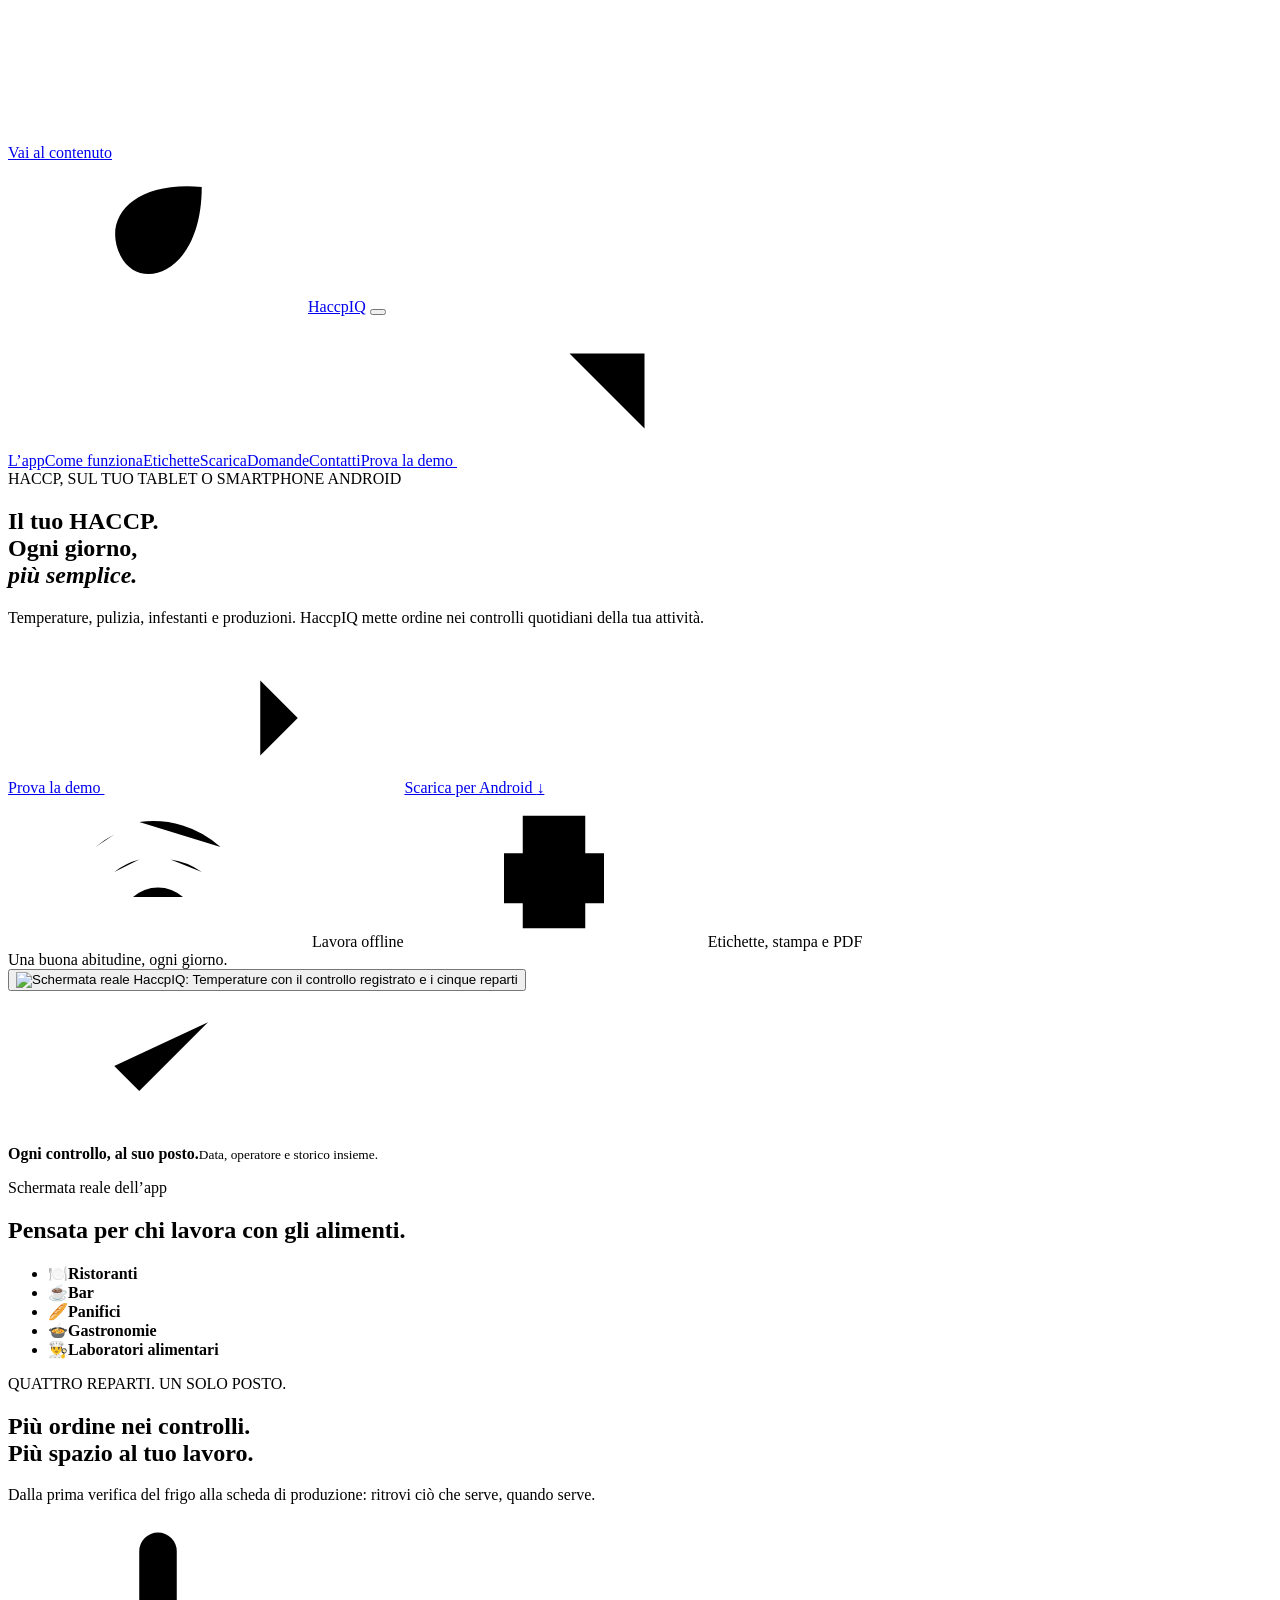
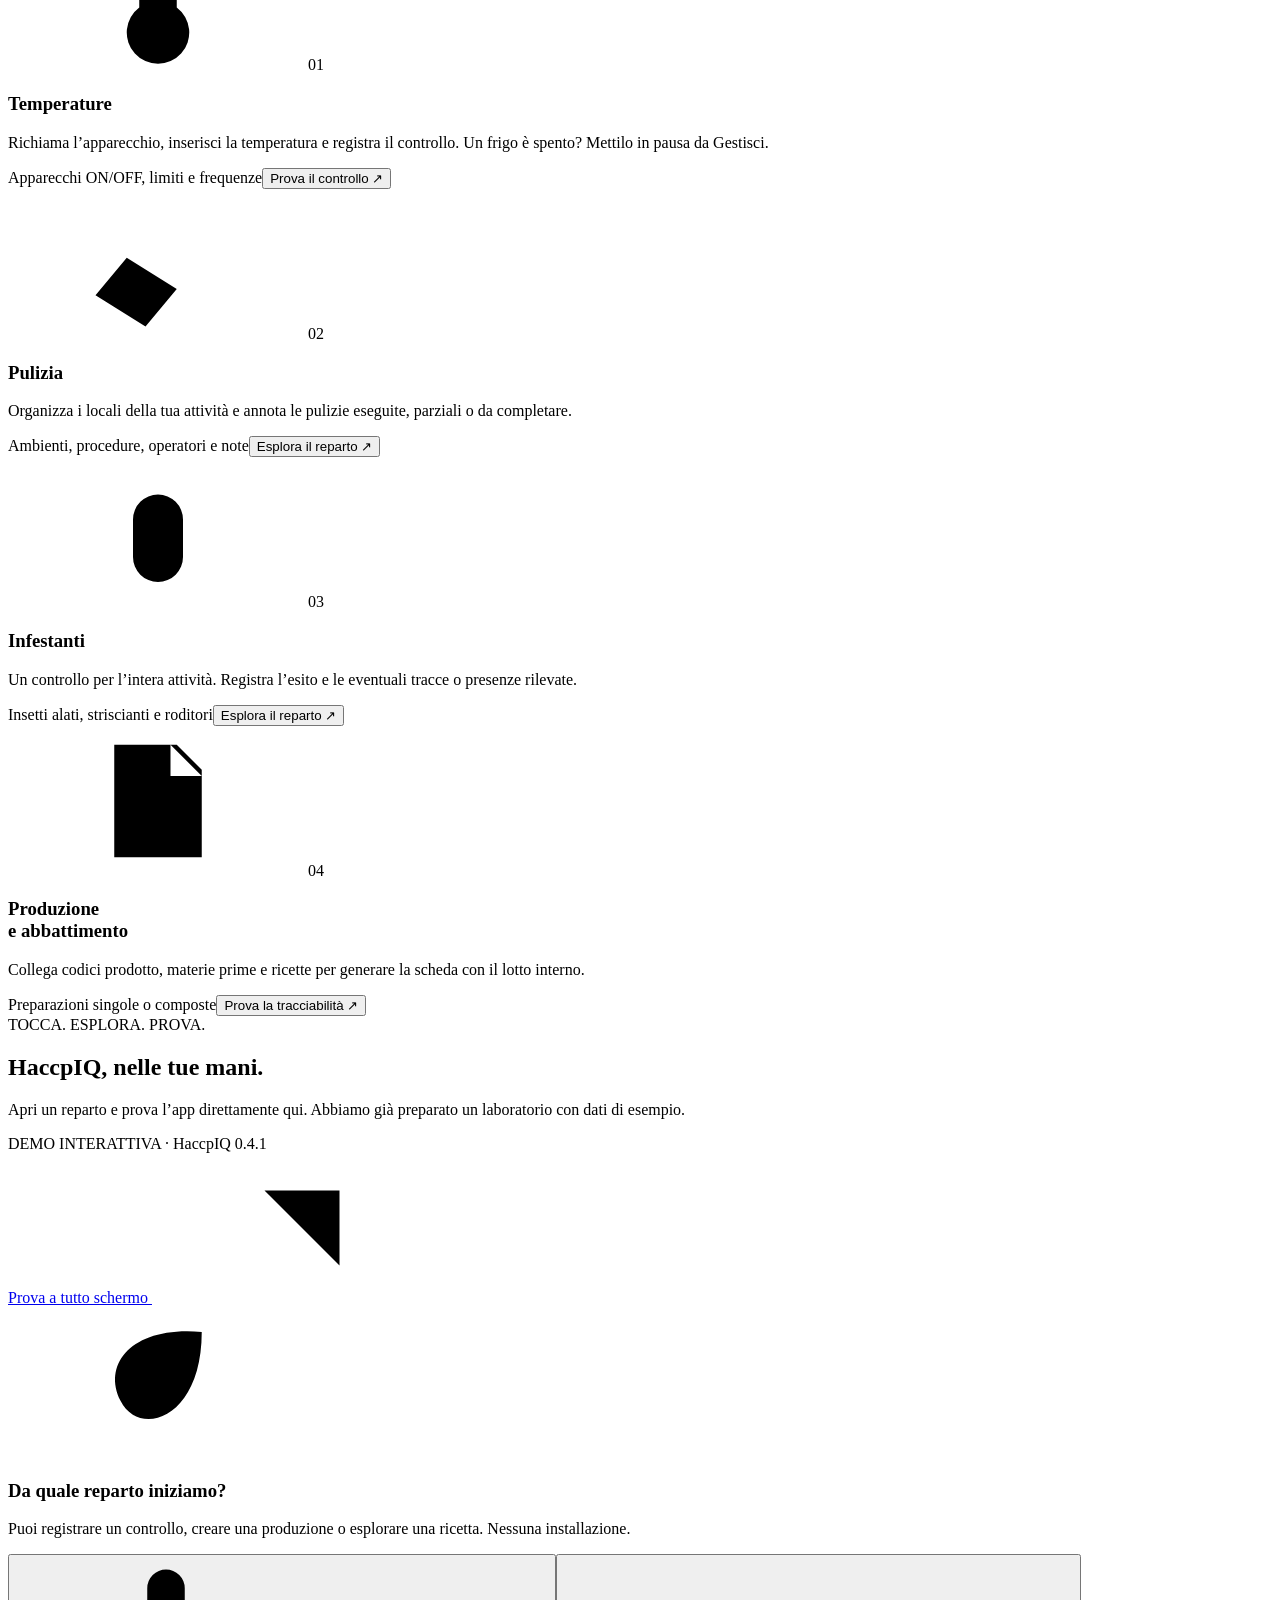
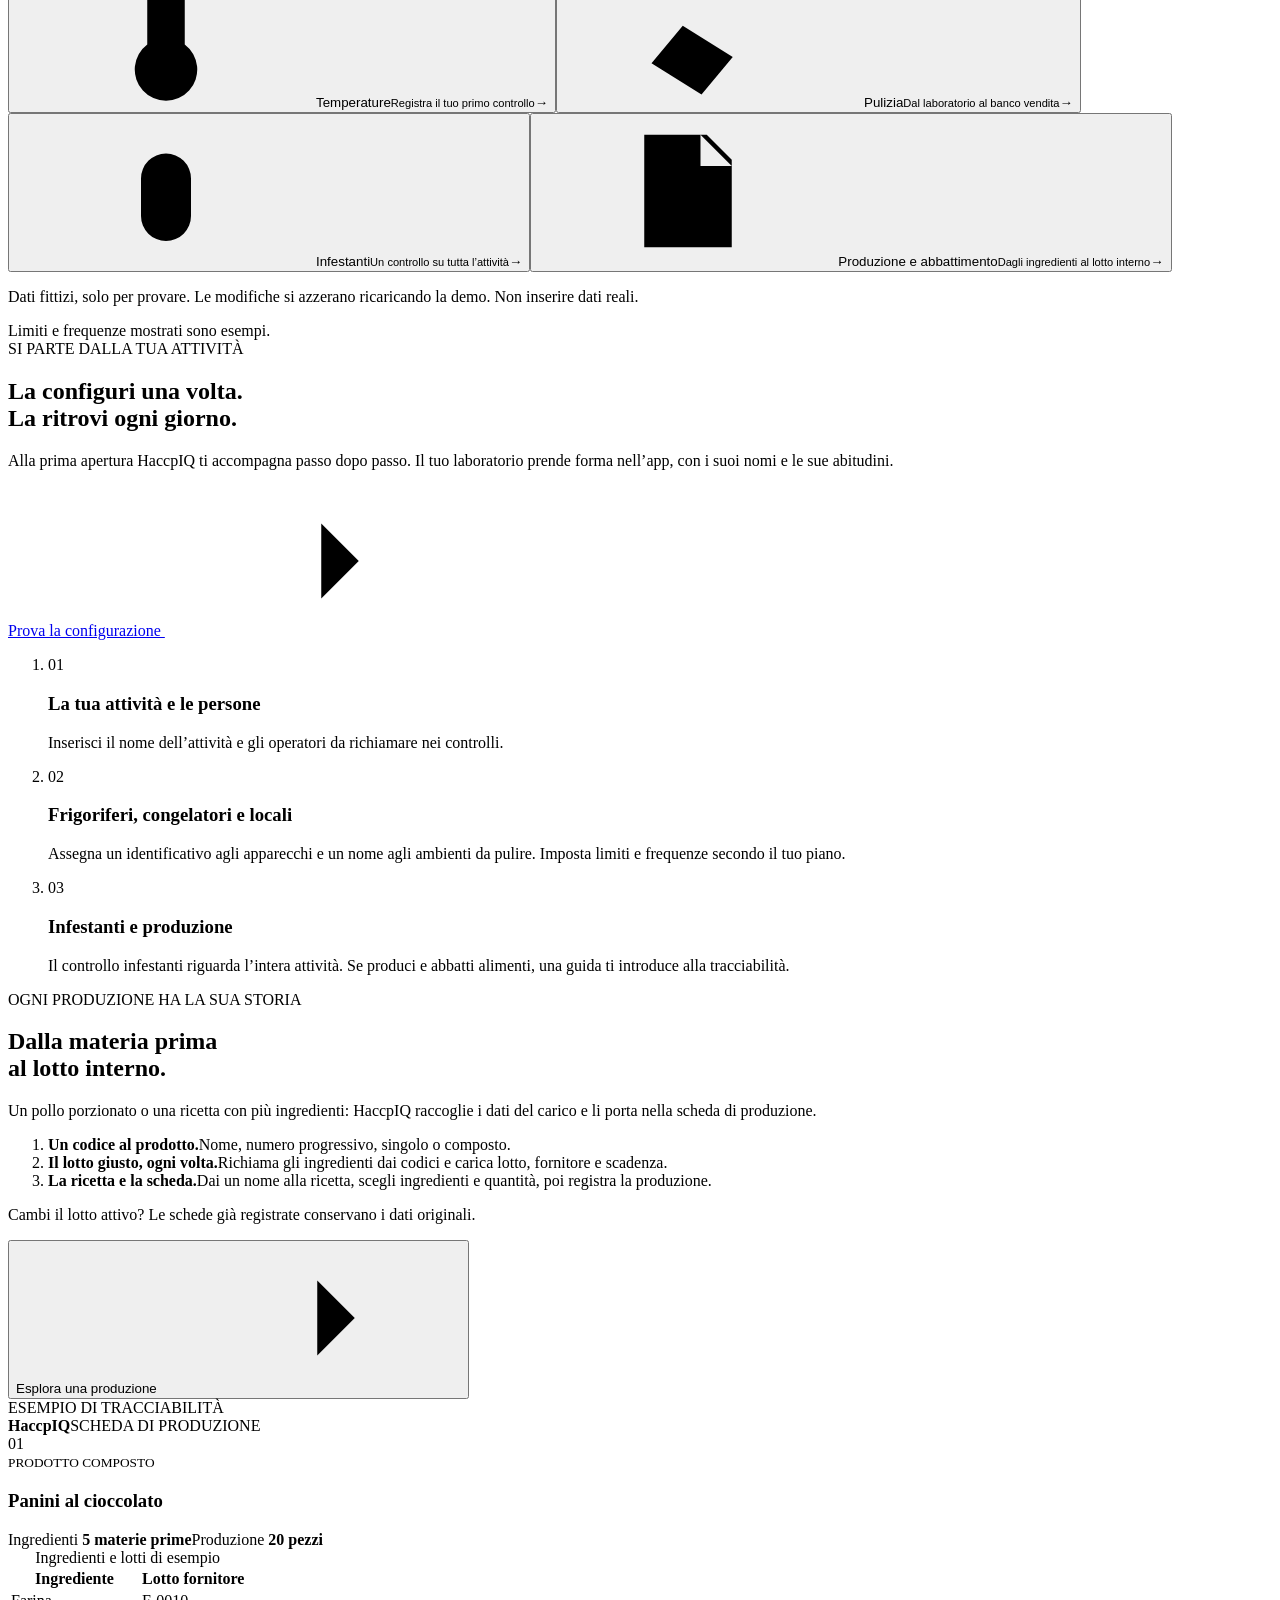
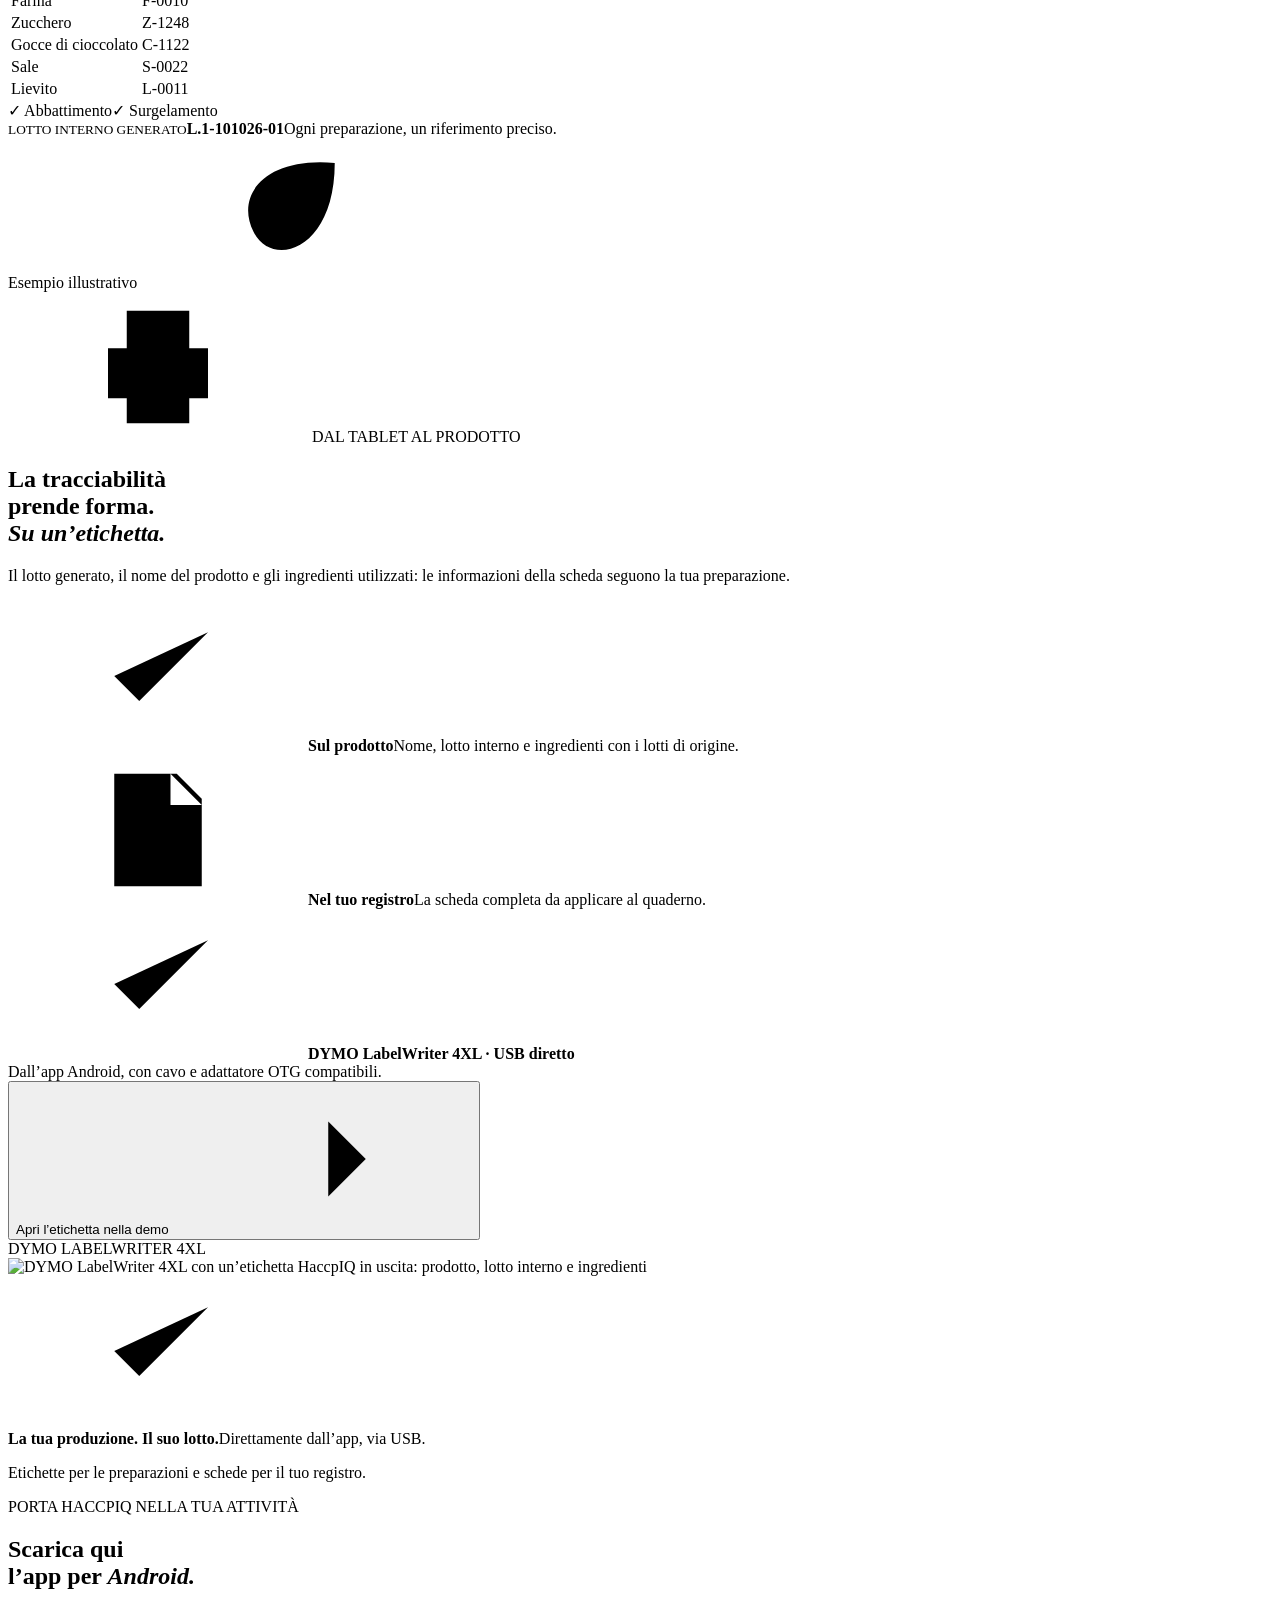
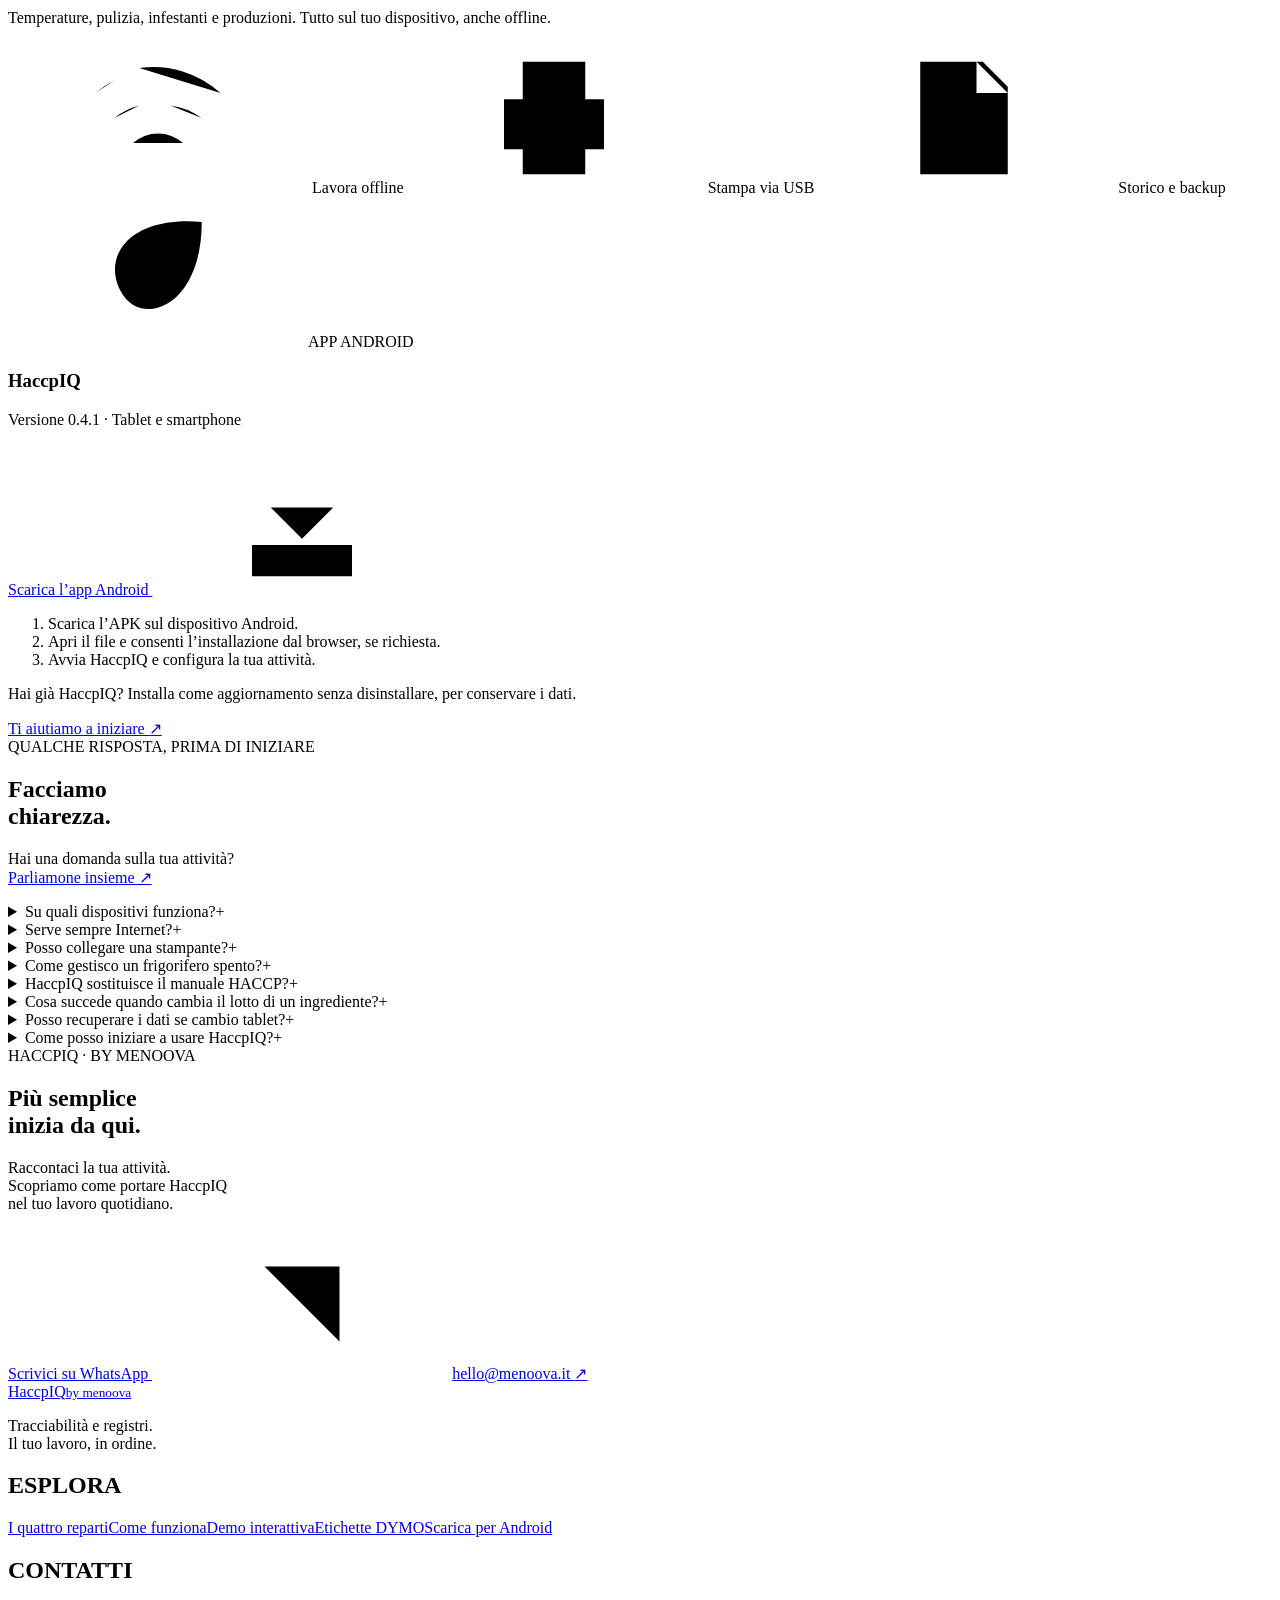
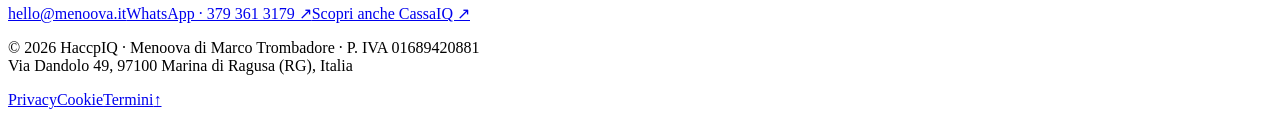
==== commit 66b3b07b: "Add files via upload" ====
--- a/index.html
+++ b/index.html
@@ -2,565 +2,146 @@
 <html lang="it">
 <head>
   <meta charset="utf-8">
-  <meta name="viewport" content="width=device-width, initial-scale=1">
-  <meta name="theme-color" content="#2fa8d7">
-  <title>CassaIQ — La cassa smart su tablet e smartphone</title>
-  <meta name="description" content="CassaIQ trasforma tablet e smartphone in una cassa smart: scontrini, prodotti, categorie, comande, tavoli e statistiche. Prova gratuita di 30 giorni.">
-  <link rel="preload" as="image" href="assets/cassaiq-rt-tablet.png">
-  <style>
-    :root{
-      --blue:#2fa8d7; --blue-dark:#126f96; --blue-soft:#eaf7fc;
-      --green:#55c58a; --green-dark:#27885b; --green-soft:#eefaf4;
-      --ink:#173847; --muted:#607783; --line:#dbe8ed; --paper:#fff;
-      --bg:#f6fafc; --shadow:0 24px 70px rgba(23,56,71,.13);
-      --radius:26px;
-    }
-    *{box-sizing:border-box}
-    html{scroll-behavior:smooth}
-    body{margin:0;font-family:Inter,-apple-system,BlinkMacSystemFont,"Segoe UI",Roboto,Arial,sans-serif;color:var(--ink);background:#fff;line-height:1.5}
-    a{text-decoration:none;color:inherit}
-    .container{width:min(1180px,calc(100% - 40px));margin:auto}
-    .nav{height:76px;display:flex;align-items:center;justify-content:space-between;gap:24px}
-    .brand{display:flex;align-items:center;gap:11px;font-weight:900;font-size:24px;letter-spacing:-.7px}
-    .brand img{width:42px;height:42px;border-radius:11px;box-shadow:0 7px 18px rgba(47,168,215,.18)}.brand-word{display:inline-flex;align-items:baseline;letter-spacing:-.7px}.brand-cassa{color:#123542}.brand-iq{color:#2fa8d7}
-    .navlinks{display:flex;align-items:center;gap:25px;color:#4c6672;font-weight:700;font-size:14px}
-    .nav-cta,.btn-primary,.btn-secondary{display:inline-flex;align-items:center;justify-content:center;border-radius:13px;font-weight:800;transition:.2s ease}
-    .nav-cta{background:var(--blue);color:#fff;padding:11px 16px}
-    .nav-cta:hover,.btn-primary:hover{transform:translateY(-1px);box-shadow:0 12px 26px rgba(47,168,215,.24)}
-    .hero{padding:82px 0 68px;background:radial-gradient(circle at 82% 20%,rgba(85,197,138,.15),transparent 28%),radial-gradient(circle at 10% 8%,rgba(47,168,215,.14),transparent 32%),linear-gradient(180deg,#fbfeff,#f4fafc)}
-    .hero-grid{display:grid;grid-template-columns:1.02fr .98fr;gap:68px;align-items:center}
-    h1{margin:0 0 24px;color:#123542;line-height:.92;letter-spacing:-4.6px}
-    .hero-question{display:block;font-size:clamp(54px,6.4vw,88px);font-weight:950;color:#123542}
-    .hero-brand{display:block;font-size:clamp(66px,7.8vw,108px);font-weight:950;margin-top:8px;line-height:.95}.hero-brand-dark{color:var(--blue-dark)}.hero-brand-accent{color:var(--blue)}.hero-brand-dot{color:var(--blue-dark)}
-    .hero p{font-size:22px;line-height:1.45;color:#526c78;max-width:660px;margin:0 0 30px;font-weight:600}
-    .hero-actions{display:flex;gap:12px;align-items:center;flex-wrap:wrap}
-    .btn-primary{background:linear-gradient(135deg,#36b3df,#238eb7);color:white;padding:16px 22px;min-width:180px}
-    .btn-secondary{background:#fff;border:1px solid var(--line);padding:15px 19px;color:#36535f}
-    .trial-note{display:flex;gap:18px;flex-wrap:wrap;margin-top:22px;color:#536e79;font-size:13px;font-weight:700}
-    .trial-note span:before{content:"✓";color:var(--green-dark);margin-right:7px;font-weight:900}
+  <meta name="viewport" content="width=device-width,initial-scale=1">
+  <meta name="theme-color" content="#123d36">
+  <title>HaccpIQ — Il tuo HACCP, ogni giorno più semplice</title>
+  <meta name="description" content="Temperature, pulizia, infestanti e tracciabilità delle produzioni sul tuo tablet o smartphone Android. Scopri HaccpIQ e prova la demo interattiva.">
+  <meta property="og:title" content="HaccpIQ — Il tuo HACCP, ogni giorno più semplice">
+  <meta property="og:description" content="Quattro reparti su tablet e smartphone Android. Prova la demo interattiva di HaccpIQ.">
+  <meta property="og:type" content="website">
+  <link rel="icon" href="assets/favicon.svg" type="image/svg+xml">
+  <link rel="stylesheet" href="assets/site.css">
+  <script src="assets/config.js" defer></script>
+  <script src="assets/site.js" defer></script>
+</head>
+<body id="inizio">
+<a class="skip-link" href="#contenuto">Vai al contenuto</a>
+<svg class="svg-defs" xmlns="http://www.w3.org/2000/svg" aria-hidden="true"><defs>
+  <symbol id="i-leaf" viewBox="0 0 24 24"><path d="M19 4C8 3 3 9 6 15s13 3 13-11ZM5 21l10-12"/></symbol>
+  <symbol id="i-arrow" viewBox="0 0 24 24"><path d="M4 12h15m-6-6 6 6-6 6"/></symbol>
+  <symbol id="i-up" viewBox="0 0 24 24"><path d="M6 18 18 6M6 6h12v12"/></symbol>
+  <symbol id="i-temp" viewBox="0 0 24 24"><path d="M9 14V5a3 3 0 0 1 6 0v9a5 5 0 1 1-6 0ZM12 8v10m0 0h.01M18 6h3m-3 4h2"/></symbol>
+  <symbol id="i-clean" viewBox="0 0 24 24"><path d="m15 2-6 9m-2 0 8 5-5 6-8-5 5-6Zm-1 5 4 3M20 3v6m-3-3h6"/></symbol>
+  <symbol id="i-pest" viewBox="0 0 24 24"><path d="m9 5-2-2m8 2 2-2M8 10a4 4 0 0 1 8 0v6a4 4 0 0 1-8 0v-6Zm4 0v10M4 10h4m8 0h4M3 15h5m8 0h5M5 21l3-3m8 0 3 3"/></symbol>
+  <symbol id="i-sheet" viewBox="0 0 24 24"><path d="M6 3h9l4 4v14H5V3h1Zm8 0v5h5M8 12h8m-8 4h8"/></symbol>
+  <symbol id="i-check" viewBox="0 0 24 24"><path d="m5 12 4 4L20 5"/></symbol>
+  <symbol id="i-print" viewBox="0 0 24 24"><path d="M7 9V3h10v6M7 17H4V9h16v8h-3M7 14h10v7H7v-7Zm10-3h.1"/></symbol>
+  <symbol id="i-tablet" viewBox="0 0 24 24"><rect x="3" y="2" width="18" height="20" rx="3"/><path d="M10 18h4"/></symbol>
+  <symbol id="i-offline" viewBox="0 0 24 24"><path d="m3 3 18 18M2 8a16 16 0 0 1 3-2m4-2a16 16 0 0 1 13 4M5 12a11 11 0 0 1 4-2m5 0a11 11 0 0 1 5 2M8 16a6 6 0 0 1 8 0M12 20h.01"/></symbol>
+  <symbol id="i-play" viewBox="0 0 24 24"><path d="m8 4 12 8-12 8V4Z"/></symbol>
+  <symbol id="i-download" viewBox="0 0 24 24"><path d="M12 3v12m-5-5 5 5 5-5M4 16v5h16v-5"/></symbol>
+  <symbol id="i-reset" viewBox="0 0 24 24"><path d="M3 10a9 9 0 1 1 1 8M3 3v7h7"/></symbol>
+</defs></svg>
+<header class="header">
+  <div class="container nav">
+    <a class="brand" href="#inizio" aria-label="HaccpIQ, inizio"><span class="brand-mark"><svg class="icon"><use href="#i-leaf"/></svg></span><span>Haccp<span class="brand-iq">IQ</span></span></a>
+    <button class="menu-toggle" type="button" aria-label="Apri menu" aria-expanded="false" aria-controls="main-nav"><span></span><span></span></button>
+    <nav id="main-nav" aria-label="Navigazione principale">
+      <a href="#reparti">L’app</a><a href="#come-funziona">Come funziona</a><a href="#etichette">Etichette</a><a href="#scarica">Scarica</a><a href="#domande">Domande</a><a href="#contatti">Contatti</a><a class="btn btn-small" href="#demo">Prova la demo <svg class="icon"><use href="#i-up"/></svg></a>
+    </nav>
+  </div>
+</header>
+<main id="contenuto">
+  <section class="hero">
+    <div class="container hero-grid">
+      <div class="hero-copy">
+        <div class="eyebrow"><span class="status-dot"></span> HACCP, SUL TUO TABLET O SMARTPHONE ANDROID</div>
+        <h1>Il tuo HACCP.<br>Ogni giorno,<br><em>più semplice.</em></h1>
+        <p>Temperature, pulizia, infestanti e produzioni. HaccpIQ mette ordine nei controlli quotidiani della tua attività.</p>
+        <div class="hero-actions"><a class="btn" href="#demo">Prova la demo <svg class="icon"><use href="#i-arrow"/></svg></a><a class="text-link" href="#scarica">Scarica per Android <span>↓</span></a></div>
+        <div class="hero-notes"><span><svg class="icon"><use href="#i-offline"/></svg> Lavora offline</span><span><svg class="icon"><use href="#i-print"/></svg> Etichette, stampa e PDF</span></div>
+      </div>
+      <div class="hero-visual">
+        <div class="visual-tag"><span class="status-dot"></span> Una buona abitudine, ogni giorno.</div>
+        <button type="button" class="real-app-frame" data-demo-start="temperature" aria-label="Prova Temperature nella demo di HaccpIQ">
+          <img src="assets/haccpiq-schermata-reale.jpeg" width="709" height="1536" alt="Schermata reale HaccpIQ: Temperature con il controllo registrato e i cinque reparti" fetchpriority="high">
+        </button>
+        <div class="floating-note"><span class="floating-check"><svg class="icon"><use href="#i-check"/></svg></span><div><b>Ogni controllo, al suo posto.</b><small>Data, operatore e storico insieme.</small></div></div>
+        <p class="visual-caption">Schermata reale dell’app</p>
+      </div>
+    </div>
+  </section>
 
-    .device-stage{position:relative;min-height:520px;display:flex;align-items:center;justify-content:center}
-    .blob{position:absolute;width:430px;height:430px;background:linear-gradient(135deg,#d7f2fb,#e8f8ee);border-radius:48% 52% 56% 44%/55% 44% 56% 45%;filter:drop-shadow(0 25px 45px rgba(23,56,71,.08));transform:rotate(-6deg)}
-    .tablet{position:relative;width:min(520px,95%);aspect-ratio:1.42;background:#202a31;border:10px solid #202a31;border-radius:28px;box-shadow:0 34px 65px rgba(23,56,71,.28);transform:rotate(-2deg);z-index:2;padding:6px}
-    .tablet:before{content:"";position:absolute;left:50%;top:5px;transform:translateX(-50%);width:6px;height:6px;background:#43515a;border-radius:50%;z-index:3}
-    .screen{height:100%;background:#f8fbfc;border-radius:17px;overflow:hidden;display:grid;grid-template-rows:46px 1fr}
-    .screen-top{background:white;border-bottom:1px solid #dfe9ed;display:flex;align-items:center;padding:0 17px;gap:8px;font-weight:900;color:#2fa8d7;font-size:15px}
-    .screen-top small{margin-left:auto;color:#7a8f98;font-weight:700}
-    .pos{display:grid;grid-template-columns:24% 49% 27%;min-height:0}
-    .pos-side,.pos-main,.pos-cart{padding:12px}
-    .pos-side{background:#fff;border-right:1px solid #e0e9ed}
-    .pill{height:28px;border-radius:8px;background:#eef5f7;margin-bottom:8px}
-    .pill.active{background:linear-gradient(135deg,#45b9e0,#268fb7)}
-    .pos-main{display:grid;grid-template-columns:repeat(3,1fr);grid-auto-rows:68px;gap:8px;align-content:start}
-    .tile{background:white;border:1px solid #dfebef;border-radius:10px;box-shadow:0 3px 10px rgba(23,56,71,.035);display:grid;place-items:center;font-size:9px;font-weight:800;color:#607783}
-    .tile:nth-child(2n){background:#f3fafc}.tile:nth-child(3n){background:#f2faf6}
-    .pos-cart{background:#fff;border-left:1px solid #e0e9ed;display:flex;flex-direction:column}
-    .cart-line{height:34px;border:1px solid #e0e9ed;border-radius:8px;margin-bottom:7px}
-    .pay{margin-top:auto;height:42px;border-radius:10px;background:linear-gradient(135deg,#39b4df,#228cb5)}
-    .float-card{position:absolute;z-index:4;background:#fff;border:1px solid var(--line);border-radius:18px;padding:14px 16px;box-shadow:0 18px 45px rgba(23,56,71,.15);font-weight:850}
-    .float-card strong{display:block;font-size:18px}.float-card small{display:block;color:#718891;font-weight:650;margin-top:2px}
-    .fc1{left:0;bottom:70px}.fc2{right:-5px;top:65px}.fc2 strong{color:var(--green-dark)}
-
-    .trial{padding:34px 0;background:#123542;color:#fff}
-    .trial-row{display:flex;align-items:center;justify-content:space-between;gap:30px}
-    .trial h2{font-size:32px;letter-spacing:-1.2px;margin:0}.trial p{margin:6px 0 0;color:#c9d8de}
-    .trial .btn-primary{background:#fff;color:#173847;box-shadow:none}
-
-    section{padding:92px 0}
-    .section-head{text-align:center;max-width:770px;margin:0 auto 50px}
-    .eyebrow{text-transform:uppercase;letter-spacing:.13em;font-size:12px;font-weight:900;color:var(--blue-dark);margin-bottom:8px}
-    h2{font-size:clamp(34px,4vw,52px);line-height:1.04;letter-spacing:-2.2px;margin:0 0 16px}
-    .section-head p,.large-copy p{font-size:18px;color:var(--muted);margin:0}
-
-    .video-section{background:linear-gradient(180deg,#ffffff 0%,#f7fbfc 100%);padding:84px 0}
-    .video-grid{display:grid;grid-template-columns:.9fr 1.1fr;gap:70px;align-items:center}
-    .video-copy p{font-size:19px;color:var(--muted);margin:0;max-width:560px}
-    .video-points{display:flex;gap:10px;flex-wrap:wrap;margin-top:24px}
-    .video-points span{background:#fff;border:1px solid var(--line);border-radius:999px;padding:9px 12px;font-size:13px;font-weight:800;color:#45616d;box-shadow:0 6px 18px rgba(23,56,71,.04)}
-    .video-shell{position:relative;max-width:590px;margin-left:auto}
-    .video-shell:before{content:"";position:absolute;inset:-22px -24px 18px 22px;border-radius:36px;background:linear-gradient(135deg,rgba(47,168,215,.16),rgba(85,197,138,.16));transform:rotate(2deg);z-index:0}
-    .video-player{position:relative;z-index:1;width:100%;aspect-ratio:1/1;display:block;object-fit:cover;border-radius:30px;background:#0f2028;box-shadow:0 30px 70px rgba(23,56,71,.22);border:1px solid rgba(255,255,255,.75)}
-    .video-duration{position:absolute;z-index:2;right:16px;top:16px;background:rgba(15,32,40,.78);color:#fff;border-radius:999px;padding:7px 10px;font-size:12px;font-weight:850;backdrop-filter:blur(8px)}
-    .phone-section{background:#f7fbfc}
-    .split{display:grid;grid-template-columns:1fr 1fr;gap:72px;align-items:center}
-    .phone-stage{min-height:470px;position:relative;display:grid;place-items:center}
-    .phone-blob{position:absolute;width:350px;height:350px;border-radius:50%;background:linear-gradient(135deg,#dff4fb,#e7f8ed)}
-    .phone{position:relative;width:225px;height:445px;border:9px solid #202a31;border-radius:38px;background:#202a31;box-shadow:0 30px 60px rgba(23,56,71,.24);z-index:2;overflow:hidden}
-    .phone:before{content:"";position:absolute;width:70px;height:20px;background:#202a31;border-radius:0 0 13px 13px;left:50%;top:0;transform:translateX(-50%);z-index:4}
-    .phone-screen{position:absolute;inset:5px;border-radius:26px;background:linear-gradient(180deg,#f4fbfd,#fff);padding:38px 13px 13px;overflow:hidden}
-    .mobile-brand{font-weight:950;color:var(--blue);font-size:16px;margin-bottom:14px}
-    .mobile-card{height:61px;border:1px solid #dce9ed;background:#fff;border-radius:12px;margin-bottom:9px;padding:10px}
-    .mobile-card b{display:block;font-size:10px}.mobile-card i{display:block;width:62%;height:6px;background:#e8f1f4;border-radius:9px;margin-top:7px}
-    .mobile-pay{height:45px;background:var(--blue);border-radius:12px;margin-top:13px}
-    .feature-chips{display:flex;gap:9px;flex-wrap:wrap;margin-top:25px}.feature-chips span{background:#fff;border:1px solid #dce9ed;border-radius:999px;padding:9px 12px;font-size:13px;font-weight:750;color:#45616d}
-
-    .modes{background:#fff}
-    .mode-grid{display:grid;grid-template-columns:1fr 1fr;gap:22px}
-    .mode-card{border:1px solid var(--line);border-radius:28px;padding:32px;background:#fff;box-shadow:0 14px 40px rgba(23,56,71,.06)}
-    .mode-card.dco{background:linear-gradient(145deg,#f8fffb,#eefaf4);border-color:#ccebd9}
-    .mode-icon{width:54px;height:54px;border-radius:16px;display:grid;place-items:center;font-size:25px;background:var(--blue-soft);color:var(--blue-dark);font-weight:900;margin-bottom:22px}
-    .dco .mode-icon{background:#ddf5e8;color:var(--green-dark)}
-    .mode-card h3{font-size:26px;letter-spacing:-1px;margin:0 0 10px}.mode-card>p{color:var(--muted);margin:0 0 20px}
-    .ticks{list-style:none;padding:0;margin:0;display:grid;gap:10px}.ticks li{font-size:14px;font-weight:700;color:#425f6b}.ticks li:before{content:"✓";color:var(--green-dark);margin-right:9px;font-weight:950}
-    .legal-note{margin-top:18px;padding:13px 14px;background:rgba(255,255,255,.75);border:1px solid rgba(85,197,138,.2);border-radius:12px;color:#58726a;font-size:12px}
+  <section class="activity-section" aria-labelledby="activity-title">
+    <div class="container activity-strip">
+      <h2 id="activity-title">Pensata per chi lavora con gli alimenti.</h2>
+      <ul class="activity-list" aria-label="Attività a cui si rivolge HaccpIQ">
+        <li><span class="activity-icon" aria-hidden="true">🍽️</span><b>Ristoranti</b></li>
+        <li><span class="activity-icon" aria-hidden="true">☕</span><b>Bar</b></li>
+        <li><span class="activity-icon" aria-hidden="true">🥖</span><b>Panifici</b></li>
+        <li><span class="activity-icon" aria-hidden="true">🍲</span><b>Gastronomie</b></li>
+        <li><span class="activity-icon" aria-hidden="true">👨‍🍳</span><b>Laboratori alimentari</b></li>
+      </ul>
+    </div>
+  </section>
 
 
-    .client-section{background:linear-gradient(135deg,#123542 0%,#18546b 58%,#217a91 100%);color:#fff;overflow:hidden;position:relative}
-    .client-section:before{content:"";position:absolute;width:520px;height:520px;border-radius:50%;background:rgba(85,197,138,.12);right:-180px;top:-220px}
-    .client-section:after{content:"";position:absolute;width:360px;height:360px;border-radius:50%;background:rgba(47,168,215,.13);left:-160px;bottom:-210px}
-    .client-grid{position:relative;z-index:2;display:grid;grid-template-columns:1.02fr .98fr;gap:70px;align-items:center}
-    .client-copy .eyebrow{color:#8fe2bd}.client-copy h2{color:#fff;max-width:650px}.client-copy>p{font-size:19px;color:#d6e5ea;max-width:660px;margin:0 0 27px}
-    .client-list{display:grid;gap:13px;margin:0;padding:0;list-style:none}.client-list li{display:flex;align-items:flex-start;gap:12px;color:#eef7f9;font-weight:700}.client-list li:before{content:"✓";flex:0 0 28px;width:28px;height:28px;border-radius:50%;display:grid;place-items:center;background:#55c58a;color:#123542;font-weight:950;margin-top:-2px}
-    .client-free{display:inline-flex;align-items:center;gap:8px;margin-top:25px;border:1px solid rgba(255,255,255,.2);background:rgba(255,255,255,.08);padding:10px 14px;border-radius:999px;color:#fff;font-weight:850;font-size:13px}
-    .client-demo{min-height:480px;position:relative;display:flex;align-items:center;justify-content:center}
-    .client-phone{position:absolute;left:6%;bottom:14px;width:205px;height:405px;background:#202a31;border:8px solid #202a31;border-radius:35px;box-shadow:0 28px 55px rgba(0,0,0,.28);transform:rotate(-4deg);z-index:3;overflow:hidden}
-    .client-phone:before{content:"";position:absolute;left:50%;top:0;transform:translateX(-50%);width:64px;height:19px;background:#202a31;border-radius:0 0 12px 12px;z-index:3}
-    .client-phone-screen{position:absolute;inset:5px;border-radius:25px;background:#f5fafc;padding:35px 12px 12px}
-    .client-phone-title{font-size:14px;font-weight:950;color:#2fa8d7;margin-bottom:10px}.client-table{padding:10px;border:1px solid #dbe8ed;border-radius:10px;background:#fff;margin-bottom:8px;font-size:9px;font-weight:850;color:#36535f}.client-table.active{border-color:#8ddab2;background:#eefaf4}.client-send{margin-top:10px;height:40px;border-radius:10px;background:#55c58a;color:#123542;display:grid;place-items:center;font-size:9px;font-weight:950}
-    .client-tablet{position:absolute;right:0;top:28px;width:390px;aspect-ratio:1.42;background:#202a31;border:9px solid #202a31;border-radius:25px;box-shadow:0 32px 62px rgba(0,0,0,.28);transform:rotate(2deg);z-index:2;padding:5px}
-    .client-tablet-screen{height:100%;background:#f8fbfc;border-radius:15px;overflow:hidden;display:grid;grid-template-rows:40px 1fr}.client-tablet-top{background:#fff;border-bottom:1px solid #dfe9ed;padding:0 14px;display:flex;align-items:center;color:#2fa8d7;font-weight:950;font-size:12px}.client-tablet-body{padding:13px;display:grid;grid-template-columns:1fr 1fr;gap:9px}.client-order{border:1px solid #dbe8ed;border-radius:10px;background:#fff;padding:10px;font-size:8px;font-weight:800;color:#526c78}.client-order b{display:block;color:#173847;margin-bottom:6px}.client-order.hot{border-color:#8ddab2;background:#eefaf4}.client-arrow{position:absolute;z-index:5;left:44%;top:48%;transform:translate(-50%,-50%);width:75px;height:75px;border-radius:50%;background:#fff;color:#2fa8d7;box-shadow:0 15px 35px rgba(0,0,0,.22);display:grid;place-items:center;font-size:34px;font-weight:950}
-    .client-bubble{position:absolute;right:3%;bottom:17px;z-index:6;background:#fff;color:#173847;border-radius:15px;padding:11px 14px;box-shadow:0 14px 30px rgba(0,0,0,.18);font-size:12px;font-weight:850}.client-bubble strong{display:block;color:#27885b;font-size:14px}
+  <section class="section container" id="reparti">
+    <div class="section-heading"><div><div class="eyebrow">QUATTRO REPARTI. UN SOLO POSTO.</div><h2>Più ordine nei controlli.<br>Più spazio al tuo lavoro.</h2></div><p>Dalla prima verifica del frigo alla scheda di produzione: ritrovi ciò che serve, quando serve.</p></div>
+    <div class="departments">
+      <article class="department"><div class="department-top"><svg class="icon"><use href="#i-temp"/></svg><span>01</span></div><h3>Temperature</h3><p>Richiama l’apparecchio, inserisci la temperatura e registra il controllo. Un frigo è spento? Mettilo in pausa da Gestisci.</p><span class="feature-detail">Apparecchi ON/OFF, limiti e frequenze</span><button class="text-link" data-demo-start="temperature">Prova il controllo <span>↗</span></button></article>
+      <article class="department"><div class="department-top"><svg class="icon"><use href="#i-clean"/></svg><span>02</span></div><h3>Pulizia</h3><p>Organizza i locali della tua attività e annota le pulizie eseguite, parziali o da completare.</p><span class="feature-detail">Ambienti, procedure, operatori e note</span><button class="text-link" data-demo-start="pulizia">Esplora il reparto <span>↗</span></button></article>
+      <article class="department"><div class="department-top"><svg class="icon"><use href="#i-pest"/></svg><span>03</span></div><h3>Infestanti</h3><p>Un controllo per l’intera attività. Registra l’esito e le eventuali tracce o presenze rilevate.</p><span class="feature-detail">Insetti alati, striscianti e roditori</span><button class="text-link" data-demo-start="infestanti">Esplora il reparto <span>↗</span></button></article>
+      <article class="department"><div class="department-top"><svg class="icon"><use href="#i-sheet"/></svg><span>04</span></div><h3>Produzione<br>e abbattimento</h3><p>Collega codici prodotto, materie prime e ricette per generare la scheda con il lotto interno.</p><span class="feature-detail">Preparazioni singole o composte</span><button class="text-link" data-demo-start="schede">Prova la tracciabilità <span>↗</span></button></article>
+    </div>
+  </section>
 
-    .audience{background:#f7fbfc}
-    .audience-grid{display:grid;grid-template-columns:repeat(5,1fr);gap:14px}.aud-card{background:#fff;border:1px solid var(--line);border-radius:19px;padding:25px 16px;text-align:center;font-weight:850;box-shadow:0 8px 25px rgba(23,56,71,.035)}.aud-card span{font-size:30px;display:block;margin-bottom:8px}
+  <section class="demo-section" id="demo">
+    <div class="container">
+      <div class="section-heading demo-heading"><div><div class="eyebrow">TOCCA. ESPLORA. PROVA.</div><h2>HaccpIQ, nelle tue mani.</h2></div><p>Apri un reparto e prova l’app direttamente qui. Abbiamo già preparato un laboratorio con dati di esempio.</p></div>
+      <div class="demo-shell">
+        <div class="demo-toolbar"><div class="demo-mode"><span class="status-dot"></span> DEMO INTERATTIVA <span class="demo-version">· HaccpIQ 0.4.1</span></div><div class="demo-toolbar-actions"><button id="reset-demo" type="button" hidden><svg class="icon"><use href="#i-reset"/></svg> Ricomincia</button><a id="fullscreen-demo" href="demo/index.html" target="_blank" rel="noopener">Prova a tutto schermo <svg class="icon"><use href="#i-up"/></svg></a></div></div>
+        <div id="demo-launcher" class="demo-launcher">
+          <div class="demo-launch-copy"><div class="large-leaf"><svg class="icon"><use href="#i-leaf"/></svg></div><h3>Da quale reparto iniziamo?</h3><p>Puoi registrare un controllo, creare una produzione o esplorare una ricetta. Nessuna installazione.</p></div>
+          <div class="demo-choices"><button data-demo-start="temperature"><svg class="icon"><use href="#i-temp"/></svg><span>Temperature<small>Registra il tuo primo controllo</small></span><b>→</b></button><button data-demo-start="pulizia"><svg class="icon"><use href="#i-clean"/></svg><span>Pulizia<small>Dal laboratorio al banco vendita</small></span><b>→</b></button><button data-demo-start="infestanti"><svg class="icon"><use href="#i-pest"/></svg><span>Infestanti<small>Un controllo su tutta l’attività</small></span><b>→</b></button><button data-demo-start="schede"><svg class="icon"><use href="#i-sheet"/></svg><span>Produzione e abbattimento<small>Dagli ingredienti al lotto interno</small></span><b>→</b></button></div>
+        </div>
+        <div id="demo-active" hidden><div class="demo-guide"><p id="demo-hint" aria-live="polite"></p><button id="change-department" type="button">Cambia reparto</button></div><div id="demo-frame-container"></div></div>
+      </div>
+      <div class="demo-foot"><p>Dati fittizi, solo per provare. Le modifiche si azzerano ricaricando la demo. Non inserire dati reali.</p><span>Limiti e frequenze mostrati sono esempi.</span></div>
+      <noscript><p class="noscript">Per usare la demo occorre attivare JavaScript. Puoi comunque leggere tutte le informazioni e contattarci.</p></noscript>
+    </div>
+  </section>
 
-    .price-wrap{display:grid;grid-template-columns:.86fr 1.14fr;gap:48px;align-items:center}
-    .price-card{background:#123542;color:#fff;border-radius:30px;padding:38px;box-shadow:0 28px 65px rgba(18,53,66,.23);position:relative;overflow:hidden}.price-card:after{content:"";position:absolute;width:220px;height:220px;border-radius:50%;background:rgba(85,197,138,.16);right:-80px;top:-80px}
-    .price-card .tag{display:inline-block;border:1px solid rgba(255,255,255,.18);padding:7px 10px;border-radius:999px;font-size:12px;font-weight:800;color:#d7e6eb}.price{font-size:68px;font-weight:950;letter-spacing:-4px;margin:18px 0 0}.price small{font-size:18px;letter-spacing:0;color:#c7d8de}.after{color:#c7d8de;font-size:13px;margin-bottom:24px}.price-card .ticks li{color:#e6f0f3}.price-card .ticks li:before{color:#75d6a3}.price-card .btn-primary{margin-top:26px;width:100%}
-    .price-copy h2{text-align:left}.price-copy p{font-size:18px;color:var(--muted)}
+  <section class="section container setup-section" id="come-funziona">
+    <div class="setup-copy"><div class="eyebrow">SI PARTE DALLA TUA ATTIVITÀ</div><h2>La configuri una volta.<br>La ritrovi ogni giorno.</h2><p>Alla prima apertura HaccpIQ ti accompagna passo dopo passo. Il tuo laboratorio prende forma nell’app, con i suoi nomi e le sue abitudini.</p><a class="text-link" href="#demo" data-demo-start="setup">Prova la configurazione <svg class="icon"><use href="#i-arrow"/></svg></a></div>
+    <ol class="setup-steps"><li><span>01</span><div><h3>La tua attività e le persone</h3><p>Inserisci il nome dell’attività e gli operatori da richiamare nei controlli.</p></div></li><li><span>02</span><div><h3>Frigoriferi, congelatori e locali</h3><p>Assegna un identificativo agli apparecchi e un nome agli ambienti da pulire. Imposta limiti e frequenze secondo il tuo piano.</p></div></li><li><span>03</span><div><h3>Infestanti e produzione</h3><p>Il controllo infestanti riguarda l’intera attività. Se produci e abbatti alimenti, una guida ti introduce alla tracciabilità.</p></div></li></ol>
+  </section>
 
-    .platforms{background:linear-gradient(180deg,#fbfeff,#f2f9fc)}
-    .store-grid{display:grid;grid-template-columns:1fr 1fr;gap:18px;max-width:780px;margin:34px auto 0}.store-card{background:#fff;border:1px solid var(--line);border-radius:23px;padding:24px;display:flex;align-items:center;gap:17px;box-shadow:0 12px 34px rgba(23,56,71,.055)}.store-icon{width:58px;height:58px;border-radius:15px;display:grid;place-items:center;background:#123542;color:white;font-size:27px}.store-card b{font-size:18px;display:block}.store-card small{color:var(--muted)}
-    .store-note{text-align:center;color:#718891;font-size:12px;margin-top:18px}
-    .footer{padding:34px 0;border-top:1px solid var(--line);background:#fff;color:#6b8089;font-size:13px}.footer-row{display:flex;align-items:center;justify-content:space-between;gap:20px}.footer-links{display:flex;gap:18px;flex-wrap:wrap}.site-counter{display:inline-flex;align-items:center;gap:7px;padding:7px 11px;border:1px solid var(--line);border-radius:999px;background:#f7fbfc;color:#607783;font-size:12px;font-weight:800;white-space:nowrap}.site-counter strong{color:var(--blue-dark);font-size:13px;font-variant-numeric:tabular-nums}.site-counter[hidden]{display:none!important}
+  <section class="trace-section">
+    <div class="container trace-grid"><div class="trace-copy"><div class="eyebrow">OGNI PRODUZIONE HA LA SUA STORIA</div><h2>Dalla materia prima<br>al lotto interno.</h2><p>Un pollo porzionato o una ricetta con più ingredienti: HaccpIQ raccoglie i dati del carico e li porta nella scheda di produzione.</p><ol class="trace-steps"><li><b>Un codice al prodotto.</b><span>Nome, numero progressivo, singolo o composto.</span></li><li><b>Il lotto giusto, ogni volta.</b><span>Richiama gli ingredienti dai codici e carica lotto, fornitore e scadenza.</span></li><li><b>La ricetta e la scheda.</b><span>Dai un nome alla ricetta, scegli ingredienti e quantità, poi registra la produzione.</span></li></ol><p class="trace-note">Cambi il lotto attivo? Le schede già registrate conservano i dati originali.</p><button class="btn btn-light" data-demo-start="schede">Esplora una produzione <svg class="icon"><use href="#i-arrow"/></svg></button></div>
+    <div class="paper-stage"><div class="paper-label"><span></span> ESEMPIO DI TRACCIABILITÀ</div><div class="production-paper"><div class="paper-header"><b>Haccp<span>IQ</span></b><span>SCHEDA DI PRODUZIONE</span></div><div class="paper-title"><span class="paper-code">01</span><div><small>PRODOTTO COMPOSTO</small><h3>Panini al cioccolato</h3></div></div><div class="paper-meta"><span>Ingredienti <b>5 materie prime</b></span><span>Produzione <b>20 pezzi</b></span></div><table><caption class="sr-only">Ingredienti e lotti di esempio</caption><thead><tr><th>Ingrediente</th><th>Lotto fornitore</th></tr></thead><tbody><tr><td>Farina</td><td>F-0010</td></tr><tr><td>Zucchero</td><td>Z-1248</td></tr><tr><td>Gocce di cioccolato</td><td>C-1122</td></tr><tr><td>Sale</td><td>S-0022</td></tr><tr><td>Lievito</td><td>L-0011</td></tr></tbody></table><div class="paper-processes"><span>✓ Abbattimento</span><span>✓ Surgelamento</span></div><div class="paper-lot"><small>LOTTO INTERNO GENERATO</small><b>L.1-101026-01</b><span>Ogni preparazione, un riferimento preciso.</span></div><div class="paper-sign">Esempio illustrativo <svg class="icon"><use href="#i-leaf"/></svg></div></div></div></div>
+  </section>
 
-    @media(max-width:900px){
-      .client-grid{grid-template-columns:1fr;gap:35px}.client-copy{text-align:center}.client-copy>p{margin-left:auto;margin-right:auto}.client-list{max-width:650px;margin-left:auto;margin-right:auto;text-align:left}.client-free{margin-left:auto;margin-right:auto}.client-demo{min-height:440px;max-width:620px;margin:auto}
-      .navlinks a:not(.nav-cta){display:none}.hero{padding-top:48px}.video-grid{grid-template-columns:1fr;gap:34px}.video-copy{text-align:center}.video-copy p{margin-left:auto;margin-right:auto}.video-points{justify-content:center}.video-shell{margin:0 auto;max-width:560px}.hero-grid,.split,.price-wrap{grid-template-columns:1fr}.hero-grid{gap:28px}.hero-copy{text-align:center}.hero p{margin-left:auto;margin-right:auto}.hero-actions,.trial-note{justify-content:center}.device-stage{min-height:430px}.float-card{display:none}.split{gap:35px}.large-copy{text-align:center}.feature-chips{justify-content:center}.mode-grid{grid-template-columns:1fr}.audience-grid{grid-template-columns:repeat(3,1fr)}.trial-row{flex-direction:column;text-align:center}.price-copy{text-align:center}.price-copy h2{text-align:center}
-      /* Su mobile evitiamo due mockup consecutivi: prima il testo, poi lo smartphone */
-      .phone-section .large-copy{order:1}.phone-section .phone-stage{order:2}
-    }
-    @media(max-width:600px){
-      .container{width:min(100% - 26px,1180px)}.nav{height:66px}.video-section{padding:64px 0}.video-player{border-radius:22px}.video-shell:before{inset:-12px -10px 12px 10px;border-radius:26px}.video-duration{right:10px;top:10px}.brand{font-size:20px}.brand img{width:36px;height:36px}.nav-cta{font-size:12px;padding:9px 11px}.hero{padding:44px 0 48px}.hero-question{letter-spacing:-2.5px}.hero-brand{letter-spacing:-3px}.hero p{font-size:18px}.device-stage{min-height:315px}.tablet{width:100%;border-width:7px;border-radius:20px}.blob{width:290px;height:290px}.pos-main{grid-template-columns:repeat(2,1fr)}.tile{font-size:7px}.fc1,.fc2{display:none}.trial h2{font-size:27px}section{padding:68px 0}.split{gap:20px}.phone-stage{min-height:430px}.phone-image{width:min(230px,64vw);max-height:430px;height:auto}.mode-card{padding:25px}.audience-grid{grid-template-columns:1fr 1fr}.aud-card{padding:20px 10px}.store-grid{grid-template-columns:1fr}.footer-row{flex-direction:column;text-align:center}.footer-links{justify-content:center}.price{font-size:58px}.client-demo{min-height:390px}.client-phone{width:155px;height:310px;left:0}.client-tablet{width:285px;right:-8px;top:45px}.client-arrow{width:58px;height:58px;font-size:26px;left:43%}.client-bubble{display:none}}
+  <section class="label-section" id="etichette">
+    <div class="container label-section-grid">
+      <div class="label-section-copy"><div class="eyebrow"><svg class="icon"><use href="#i-print"/></svg> DAL TABLET AL PRODOTTO</div>
+        <h2>La tracciabilità<br>prende forma.<br><em>Su un’etichetta.</em></h2>
+        <p>Il lotto generato, il nome del prodotto e gli ingredienti utilizzati: le informazioni della scheda seguono la tua preparazione.</p>
+        <div class="label-benefits"><div><svg class="icon"><use href="#i-check"/></svg><span><b>Sul prodotto</b>Nome, lotto interno e ingredienti con i lotti di origine.</span></div><div><svg class="icon"><use href="#i-sheet"/></svg><span><b>Nel tuo registro</b>La scheda completa da applicare al quaderno.</span></div></div>
+        <div class="usb-note"><svg class="icon"><use href="#i-check"/></svg><span><b>DYMO LabelWriter 4XL · USB diretto</b><br>Dall’app Android, con cavo e adattatore OTG compatibili.</span></div>
+        <button type="button" class="text-link" data-demo-start="etichette">Apri l’etichetta nella demo <svg class="icon"><use href="#i-arrow"/></svg></button>
+      </div>
+      <div class="printer-stage">
+        <div class="printer-heading"><span class="status-dot"></span> DYMO LABELWRITER 4XL</div>
+        <img class="printer-image" src="assets/dymo-haccpiq-label.png" width="1254" height="1254" alt="DYMO LabelWriter 4XL con un’etichetta HaccpIQ in uscita: prodotto, lotto interno e ingredienti" loading="lazy">
+        <div class="printer-result"><span class="floating-check"><svg class="icon"><use href="#i-check"/></svg></span><div><b>La tua produzione. Il suo lotto.</b><span>Direttamente dall’app, via USB.</span></div></div>
+        <p>Etichette per le preparazioni e schede per il tuo registro.</p>
+      </div>
+    </div>
+  </section>
 
-    .faq-section{background:#f7fbfc;border-top:1px solid #edf3f5}
-    .faq-wrap{max-width:900px;margin:0 auto}
-    .faq-list{display:grid;gap:14px;margin-top:34px}
-    .faq-item{background:#fff;border:1px solid var(--line);border-radius:18px;overflow:hidden;box-shadow:0 8px 24px rgba(23,56,71,.04)}
-    .faq-item summary{list-style:none;cursor:pointer;padding:21px 54px 21px 22px;font-weight:850;font-size:17px;position:relative;color:#244653}
-    .faq-item summary::-webkit-details-marker{display:none}
-    .faq-item summary:after{content:"+";position:absolute;right:22px;top:50%;transform:translateY(-50%);width:30px;height:30px;border-radius:50%;display:grid;place-items:center;background:var(--blue-soft);color:var(--blue-dark);font-size:21px;font-weight:900}
-    .faq-item[open] summary:after{content:"–"}
-    .faq-answer{padding:0 22px 22px;color:var(--muted);font-size:15.5px;line-height:1.65}
-    .faq-answer p{margin:0 0 10px}.faq-answer p:last-child{margin-bottom:0}
-    .faq-answer strong{color:#294c59}
+  <section class="download-section" id="scarica">
+    <div class="container download-grid">
+      <div class="download-copy"><div class="eyebrow">PORTA HACCPIQ NELLA TUA ATTIVITÀ</div><h2>Scarica qui<br>l’app per <em>Android.</em></h2><p>Temperature, pulizia, infestanti e produzioni. Tutto sul tuo dispositivo, anche offline.</p><div class="download-features"><span><svg class="icon"><use href="#i-offline"/></svg> Lavora offline</span><span><svg class="icon"><use href="#i-print"/></svg> Stampa via USB</span><span><svg class="icon"><use href="#i-sheet"/></svg> Storico e backup</span></div></div>
+      <div class="download-card"><div class="download-card-top"><span class="download-app-mark"><svg class="icon"><use href="#i-leaf"/></svg></span><span class="download-badge">APP ANDROID</span></div><h3>Haccp<span>IQ</span></h3><p>Versione 0.4.1 · Tablet e smartphone</p><a class="btn btn-light download-button" href="downloads/HaccpIQ-0.4.1.apk" download="HaccpIQ-0.4.1.apk">Scarica l’app Android <svg class="icon"><use href="#i-download"/></svg></a><ol class="install-steps"><li>Scarica l’APK sul dispositivo Android.</li><li>Apri il file e consenti l’installazione dal browser, se richiesta.</li><li>Avvia HaccpIQ e configura la tua attività.</li></ol><p class="download-note">Hai già HaccpIQ? Installa come aggiornamento senza disinstallare, per conservare i dati.</p><a class="download-help" href="#contatti">Ti aiutiamo a iniziare <span>↗</span></a></div>
+    </div>
+  </section>
 
-    body{overflow-x:hidden}
-    .site-header{position:sticky;top:0;z-index:50;background:rgba(255,255,255,.78);backdrop-filter:saturate(180%) blur(14px);-webkit-backdrop-filter:saturate(180%) blur(14px);border-bottom:1px solid transparent;transition:background .25s ease,border-color .25s ease,box-shadow .25s ease}
-    .site-header.scrolled{background:rgba(255,255,255,.88);border-color:rgba(219,232,237,.8);box-shadow:0 14px 30px rgba(23,56,71,.06)}
-    .reveal{opacity:0;transform:translateY(34px) scale(.985);transition:opacity .8s ease,transform .8s cubic-bezier(.2,.7,.2,1);transition-delay:var(--reveal-delay,0ms)}
-    .reveal.from-left{transform:translateX(-42px) scale(.985)}
-    .reveal.from-right{transform:translateX(42px) scale(.985)}
-    .reveal.in-view{opacity:1;transform:none}
-    .hero,.client-section,.platforms,.phone-section,.modes,.audience,#prezzo,.faq-section{position:relative;overflow:hidden}
-    .hero::before,.hero::after,.client-section .orb,.platforms .orb{content:"";position:absolute;border-radius:50%;pointer-events:none;filter:blur(8px);opacity:.6}
-    .hero::before{width:260px;height:260px;left:-60px;top:60px;background:radial-gradient(circle,#bceeff 0%,rgba(188,238,255,0) 68%);animation:drift 14s ease-in-out infinite}
-    .hero::after{width:280px;height:280px;right:-70px;bottom:30px;background:radial-gradient(circle,#d8f7e5 0%,rgba(216,247,229,0) 70%);animation:drift 16s ease-in-out infinite reverse}
-    .hero-question,.hero-brand,h2{position:relative}
-    .hero-brand{animation:softPulse 4s ease-in-out infinite}
-    .btn-primary{position:relative;overflow:hidden}
-    .btn-primary::after{content:"";position:absolute;inset:-1px;transform:translateX(-120%) skewX(-20deg);background:linear-gradient(90deg,transparent,rgba(255,255,255,.25),transparent);animation:shine 4.6s ease-in-out infinite}
-    .btn-secondary:hover{transform:translateY(-1px);box-shadow:0 10px 24px rgba(23,56,71,.08)}
-    .blob{animation:blobFloat 10s ease-in-out infinite}
-    .tablet{animation:floatDevice 7.8s ease-in-out infinite}
-    .phone{animation:floatDevice 7.2s ease-in-out infinite 1s}
-    .float-card{animation:floatLabel 6.8s ease-in-out infinite}
-    .fc2{animation-delay:1.2s}
-    .phone-blob{animation:softPulse 7s ease-in-out infinite}
-    .client-phone{animation:floatDevice 6.8s ease-in-out infinite}
-    .client-tablet{animation:floatDevice 7.4s ease-in-out infinite 1.1s}
-    .client-arrow{animation:arrowFlow 2.2s ease-in-out infinite}
-    .client-bubble{animation:floatLabel 5.8s ease-in-out infinite .8s}
-    .mode-card,.aud-card,.store-card,.faq-item,.price-card,.client-free{transition:transform .25s ease,box-shadow .25s ease,border-color .25s ease}
-    .mode-card:hover,.aud-card:hover,.store-card:hover,.faq-item:hover{transform:translateY(-6px);box-shadow:0 18px 40px rgba(23,56,71,.08)}
-    .price-card:hover{transform:translateY(-6px);box-shadow:0 34px 78px rgba(18,53,66,.26)}
-    .aud-card span{transition:transform .25s ease}
-    .aud-card:hover span{transform:scale(1.12) rotate(-3deg)}
-    .trial{position:relative;overflow:hidden}
-    .trial:before{content:"";position:absolute;inset:-30% auto auto -10%;width:280px;height:280px;border-radius:50%;background:radial-gradient(circle,rgba(47,168,215,.18),rgba(47,168,215,0) 70%);animation:drift 12s ease-in-out infinite}
-    .trial:after{content:"";position:absolute;inset:auto -8% -50% auto;width:360px;height:360px;border-radius:50%;background:radial-gradient(circle,rgba(85,197,138,.16),rgba(85,197,138,0) 70%);animation:drift 14s ease-in-out infinite reverse}
-    .trial-row{position:relative;z-index:1}
-    .section-head{position:relative;z-index:1}
-    .store-card:nth-child(1){--reveal-delay:80ms}.store-card:nth-child(2){--reveal-delay:180ms}
-    .aud-card:nth-child(1){--reveal-delay:0ms}.aud-card:nth-child(2){--reveal-delay:70ms}.aud-card:nth-child(3){--reveal-delay:140ms}.aud-card:nth-child(4){--reveal-delay:210ms}.aud-card:nth-child(5){--reveal-delay:280ms}
-    .faq-item:nth-child(1){--reveal-delay:0ms}.faq-item:nth-child(2){--reveal-delay:60ms}.faq-item:nth-child(3){--reveal-delay:120ms}.faq-item:nth-child(4){--reveal-delay:180ms}.faq-item:nth-child(5){--reveal-delay:240ms}.faq-item:nth-child(6){--reveal-delay:300ms}
-    @keyframes floatDevice{0%,100%{transform:translateY(0) rotate(-2deg)}50%{transform:translateY(-12px) rotate(-1deg)}}
-    @keyframes blobFloat{0%,100%{transform:rotate(-6deg) scale(1)}50%{transform:rotate(2deg) scale(1.04)}}
-    @keyframes floatLabel{0%,100%{transform:translateY(0)}50%{transform:translateY(-8px)}}
-    @keyframes arrowFlow{0%,100%{transform:translate(-50%,-50%) scale(1)}50%{transform:translate(-42%,-50%) scale(1.06)}}
-    @keyframes drift{0%,100%{transform:translate3d(0,0,0)}50%{transform:translate3d(18px,-22px,0)}}
-    @keyframes softPulse{0%,100%{opacity:1}50%{opacity:.9}}
-    @keyframes shine{0%,100%{transform:translateX(-130%) skewX(-20deg)}18%,22%{transform:translateX(130%) skewX(-20deg)}}
-    @media (prefers-reduced-motion: reduce){
-      *,*::before,*::after{animation:none !important;transition:none !important;scroll-behavior:auto !important}
-      .reveal{opacity:1;transform:none}
-    }
+  <section id="video" class="video-section" hidden><div class="container video-grid"><div><div class="eyebrow">GUARDA COME FUNZIONA</div><h2>L’app, raccontata<br>passo dopo passo.</h2><p>Scopri HaccpIQ nel video di presentazione.</p></div><div class="video-content"><div id="video-consent" class="video-consent"><svg class="icon"><use href="#i-play"/></svg><h3>Video su YouTube</h3><p>Attivando il video autorizzi il caricamento di contenuti da YouTube, che può ricevere dati di navigazione e usare proprie tecnologie. <a href="cookie-policy.html">Scopri di più</a>.</p><button id="load-video" class="btn">Accetta e riproduci</button><a id="youtube-link" target="_blank" rel="noopener noreferrer">Apri su YouTube ↗</a></div><div id="video-player" hidden></div><button id="disable-video" class="text-link" hidden>Disattiva il video e revoca il consenso</button></div></div></section>
 
+  <section class="faq-section" id="domande"><div class="container faq-grid"><div><div class="eyebrow">QUALCHE RISPOSTA, PRIMA DI INIZIARE</div><h2>Facciamo<br>chiarezza.</h2><p>Hai una domanda sulla tua attività?<br><a href="#contatti">Parliamone insieme ↗</a></p></div><div class="faq-list"><details><summary>Su quali dispositivi funziona?<span>+</span></summary><p>HaccpIQ è pensata per tablet e smartphone Android. La demo sul sito funziona nel browser e serve a esplorare l’interfaccia; per lavorare si utilizza l’app installata sul tablet.</p></details><details><summary>Serve sempre Internet?<span>+</span></summary><p>No. Le registrazioni dell’app Android sono salvate sul dispositivo e le funzioni operative lavorano offline. La demo del sito richiede Internet per il caricamento.</p></details><details><summary>Posso collegare una stampante?<span>+</span></summary><p>Sì. Le etichette si stampano via USB con DYMO LabelWriter 4XL e un collegamento OTG compatibile. Per schede e registri A4 puoi usare il sistema di stampa Android o salvare in PDF. La compatibilità va verificata con il dispositivo e il rotolo utilizzati.</p></details><details><summary>Come gestisco un frigorifero spento?<span>+</span></summary><p>In Temperature, apri Gestisci e scegli Metti OFF. L’apparecchio esce dai controlli da fare e lo storico resta disponibile. Quando lo riattivi, torna da controllare. È uno stato nell’app: non comanda fisicamente il frigorifero.</p></details><details><summary>HaccpIQ sostituisce il manuale HACCP?<span>+</span></summary><p>HaccpIQ aiuta a gestire le registrazioni. Il manuale e le procedure della tua attività restano il riferimento: limiti, frequenze e modalità di controllo vanno configurati in base al tuo piano di autocontrollo. L’app non misura automaticamente le temperature.</p></details><details><summary>Cosa succede quando cambia il lotto di un ingrediente?<span>+</span></summary><p>Il nuovo carico sostituisce il lotto attivo per le produzioni successive. Le schede già registrate mantengono ingredienti, lotti e fornitori utilizzati al momento della preparazione.</p></details><details><summary>Posso recuperare i dati se cambio tablet?<span>+</span></summary><p>Puoi esportare una copia di sicurezza e importarla sul nuovo dispositivo. Il backup va salvato fuori dal tablet: non è prevista una sincronizzazione cloud automatica. Disinstallando l’app o cancellandone i dati potresti perdere le registrazioni non esportate.</p></details><details><summary>Come posso iniziare a usare HaccpIQ?<span>+</span></summary><p>Scarica l’APK Android dall’area Scarica e installala sul tuo dispositivo. Per assistenza, licenze e condizioni commerciali puoi scriverci via email o WhatsApp. La demo è libera da provare e non richiede un acquisto. L’attivazione commerciale non è ancora disponibile su questo sito.</p></details></div></div></section>
 
-    .device-image{position:relative;z-index:2;width:min(610px,100%);height:auto;display:block;filter:drop-shadow(0 28px 44px rgba(23,56,71,.18));animation:floatDevice 7.8s ease-in-out infinite}
-    .phone-image{position:relative;z-index:2;width:min(360px,78%);height:auto;display:block;filter:drop-shadow(0 28px 44px rgba(23,56,71,.18));animation:floatDevice 7.2s ease-in-out infinite 1s}
-    .client-real-demo{position:relative;min-height:500px;display:flex;align-items:center;justify-content:center}
-    .client-real-phone{position:absolute;left:1%;bottom:5px;width:31%;max-width:205px;z-index:4;filter:drop-shadow(0 24px 38px rgba(0,0,0,.2));animation:floatDevice 6.8s ease-in-out infinite}
-    .client-real-tablet{position:absolute;right:-2%;top:26px;width:79%;max-width:585px;z-index:2;filter:drop-shadow(0 26px 44px rgba(0,0,0,.22));animation:floatDevice 7.4s ease-in-out infinite 1.1s}
-    .client-real-arrow{position:absolute;z-index:6;left:38%;top:52%;transform:translate(-50%,-50%);width:72px;height:72px;border-radius:50%;background:#fff;color:var(--blue);display:grid;place-items:center;font-size:34px;font-weight:950;box-shadow:0 16px 36px rgba(0,0,0,.22);animation:arrowFlow 2.2s ease-in-out infinite}
-    .download-trial{max-width:820px;margin:34px auto 0;padding:24px 26px;border-radius:24px;background:linear-gradient(135deg,#123542,#18546b);color:#fff;display:flex;align-items:center;justify-content:space-between;gap:22px;box-shadow:0 22px 55px rgba(18,53,66,.18)}
-    .download-trial strong{display:block;font-size:24px;letter-spacing:-.7px}.download-trial span{display:block;color:#d3e4ea;margin-top:3px}.download-trial .btn-primary{background:#fff;color:#173847;white-space:nowrap;box-shadow:none}
-    @media(max-width:900px){.client-real-demo{min-height:430px}.download-trial{flex-direction:column;text-align:center}}
-    @media(max-width:600px){.device-image{width:100%}.phone-image{width:min(230px,64vw)}.client-real-demo{min-height:350px}.client-real-phone{width:35%;left:0}.client-real-tablet{width:78%;right:-5%;top:45px}.client-real-arrow{width:54px;height:54px;font-size:25px;left:37%}.download-trial{padding:21px 18px}.download-trial strong{font-size:21px}}
-
-  </style>
-</head>
-<body>
-  <header class="site-header"><div class="container">
-    <nav class="nav">
-      <a class="brand" href="#"><img src="assets/cassaiq-icon.png" alt="CassaIQ"><span class="brand-word"><span class="brand-cassa">Cassa</span><span class="brand-iq">IQ</span></span></a>
-      <div class="navlinks">
-        <a href="#come-funziona">Come funziona</a>
-        <a href="#video">Video</a>
-        <a href="#client">Client</a>
-        <a href="#per-chi">Per chi</a>
-        <a href="#prezzo">Prezzo</a>
-        <a href="#scarica">Scarica</a>
-        <a href="#faq">FAQ</a>
-        <a class="nav-cta" href="#scarica">Scarica</a>
-      </div>
-    </nav>
-  </div></header>
-
-  <main>
-    <section class="hero">
-      <div class="container hero-grid">
-        <div class="hero-copy reveal from-left">
-          <h1><span class="hero-question">Registratore di cassa smart?</span><span class="hero-brand"><span class="hero-brand-dark">Cassa</span><span class="hero-brand-accent">IQ</span><span class="hero-brand-dot">.</span></span></h1>
-          <p>Scontrini fiscali e comande dai tuoi dispositivi, anche senza registratore di cassa. Gestisci vendite, prodotti, tavoli e sala da tablet o smartphone.</p>
-          <div class="hero-actions">
-            <a class="btn-primary" href="#come-funziona">Scopri come funziona</a>
-            <a class="btn-secondary" href="#client">Scopri CassaIQ Client</a>
-          </div>
-          <div class="trial-note"><span>CassaIQ Client incluso</span><span>iOS + Android</span><span>Epson RT + DCO</span></div>
-        </div>
-        <div class="device-stage reveal from-right" aria-label="CassaIQ su tablet">
-          <div class="blob"></div>
-          <img class="device-image" src="assets/cassaiq-rt-tablet.png" alt="CassaIQ RT su tablet">
-          <div class="float-card fc2"><strong>✓ Fiscale</strong><small>Epson RT oppure DCO</small></div>
-        </div>
-      </div>
-    </section>
-
-    <section id="video" class="video-section">
-      <div class="container video-grid">
-        <div class="video-copy reveal from-left">
-          <div class="eyebrow">Video presentazione</div>
-          <h2>Guarda CassaIQ in azione.</h2>
-          <p>In poco più di un minuto puoi vedere l’interfaccia della cassa, la gestione delle vendite e il flusso di tavoli e comande direttamente da tablet.</p>
-          <div class="video-points"><span>Cassa su tablet</span><span>Vendite e prodotti</span><span>Tavoli e comande</span></div>
-        </div>
-        <div class="video-shell reveal from-right">
-          <span class="video-duration">1:14</span>
-          <video class="video-player" controls playsinline preload="metadata" poster="media/cassaiq-presentazione-poster.jpg" aria-label="Video presentazione CassaIQ">
-            <source src="media/cassaiq-presentazione.mp4" type="video/mp4">
-            Il tuo browser non supporta la riproduzione video.
-          </video>
-        </div>
-      </div>
-    </section>
-
-
-    <section class="phone-section">
-      <div class="container split">
-        <div class="phone-stage reveal from-left">
-          <div class="phone-blob"></div>
-          <img class="phone-image" src="assets/cassaiq-rt-smartphone.png" alt="CassaIQ RT su smartphone">
-        </div>
-        <div class="large-copy reveal from-right">
-          <div class="eyebrow">Ti basta un dispositivo</div>
-          <h2>Basta un tablet o uno smartphone per emettere uno scontrino fiscale.</h2>
-          <p>Con CassaIQ puoi trasformare iPad, iPhone, tablet e smartphone Android in una vera cassa smart. Gestisci prodotti, carrello, pagamenti, tavoli e statistiche direttamente dal dispositivo. Per la sala, CassaIQ Client permette al personale di prendere le comande dai propri smartphone.</p>
-          <div class="feature-chips"><span>Vendita rapida</span><span>Prodotti e categorie</span><span>Tavoli</span><span>Comande</span><span>Statistiche</span></div>
-        </div>
-      </div>
-    </section>
-
-    <section id="come-funziona" class="modes">
-      <div class="container">
-        <div class="section-head reveal"><div class="eyebrow">Come funziona CassaIQ</div><h2>Due modi di lavorare. Una sola cassa smart.</h2><p>Scegli la modalità più adatta alla tua attività: integra il tuo registratore telematico Epson oppure lavora tramite Documento Commerciale Online.</p></div>
-        <div class="mode-grid">
-          <div class="reveal from-left">
-          <article class="mode-card">
-            <div class="mode-icon">RT</div>
-            <h3>Con il tuo Epson RT</h3>
-            <p>Continua a utilizzare il tuo registratore fiscale Epson e aggiungi tutte le funzionalità smart di CassaIQ.</p>
-            <ul class="ticks">
-              <li>Gestione prodotti e categorie</li><li>Supplementi e modificatori</li><li>Tavoli e comande</li><li>Statistiche e storico vendite</li><li>Ordini in attesa e sconti</li><li>CassaIQ Client per la sala</li>
-            </ul>
-          </article>
-          </div>
-          <div class="reveal from-right"><article class="mode-card dco">
-            <div class="mode-icon">DCO</div>
-            <h3>Anche senza registratore di cassa</h3>
-            <p>Con una stampante di rete puoi consegnare il documento al cliente mentre CassaIQ gestisce l’emissione tramite il servizio Documento Commerciale Online dell’Agenzia delle Entrate.</p>
-            <ul class="ticks">
-              <li>Documento commerciale fiscalmente valido</li><li>Nessun registratore telematico necessario in modalità DCO</li><li>Stampa cliente su stampante di rete</li><li>Stesse funzioni smart della cassa</li><li>Flusso comande e tavoli incluso</li>
-            </ul>
-            <div class="legal-note">La modalità DCO richiede le credenziali abilitate ai servizi telematici dell’Agenzia delle Entrate e una connessione Internet per l’emissione.</div>
-          </article></div>
-        </div>
-      </div>
-    </section>
-
-
-    <section id="client" class="client-section">
-      <div class="container client-grid">
-        <div class="client-copy reveal from-left">
-          <div class="eyebrow">Sempre connesso</div>
-          <h2>CassaIQ Client: la sala collegata alla cassa.</h2>
-          <p>Il personale sceglie il tavolo, seleziona i prodotti e invia la comanda direttamente alla cassa principale. Il catalogo arriva da CassaIQ e resta sincronizzato sui dispositivi del personale.</p>
-          <ul class="client-list">
-            <li>Riceve catalogo, categorie e tavoli dalla CassaIQ principale.</li>
-            <li>Invia nuove comande e aggiunte al tavolo direttamente alla cassa.</li>
-            <li>Mostra lo storico delle comande già inviate, così il personale sa sempre cosa è stato ordinato.</li>
-          </ul>
-          <div class="client-free">✓ CassaIQ Client incluso nel piano</div>
-        </div>
-        <div class="client-real-demo reveal from-right" aria-label="CassaIQ Client collegato alla cassa principale">
-          <img class="client-real-phone" src="assets/cassaiq-client-smartphone.png" alt="CassaIQ Client su smartphone">
-          <div class="client-real-arrow">→</div>
-          <img class="client-real-tablet" src="assets/cassaiq-comanda-tablet.png" alt="Comanda ricevuta su CassaIQ RT">
-        </div>
-      </div>
-    </section>
-
-    <section id="per-chi" class="audience">
-      <div class="container">
-        <div class="section-head reveal"><div class="eyebrow">A chi si rivolge</div><h2>Una cassa pensata per chi lavora davvero al banco e in sala.</h2><p>Per attività che vogliono un sistema più semplice, moderno e flessibile senza rinunciare alla gestione fiscale.</p></div>
-        <div class="audience-grid">
-          <div class="aud-card reveal"><span>☕</span>Bar</div><div class="aud-card reveal"><span>🥖</span>Panifici</div><div class="aud-card reveal"><span>🍽️</span>Ristorazione</div><div class="aud-card reveal"><span>🍔</span>Street food</div><div class="aud-card reveal"><span>🛍️</span>Take away</div>
-          
-        </div>
-      </div>
-    </section>
-
-    <section id="prezzo">
-      <div class="container price-wrap">
-        <div class="price-card reveal from-left">
-          <span class="tag">UN SOLO PIANO · TUTTO INCLUSO</span>
-          <div class="price">€9,90 <small>/ mese</small></div>
-          <div class="after">un solo piano, tutte le funzioni principali incluse</div>
-          <ul class="ticks"><li>Cassa e vendita rapida</li><li>Prodotti, categorie e supplementi</li><li>Tavoli e comande</li><li>Statistiche</li><li>CassaIQ Client incluso</li><li>iOS e Android</li></ul>
-          <a class="btn-primary" href="#scarica">Scarica CassaIQ</a>
-        </div>
-        <div class="price-copy reveal from-right">
-          <div class="eyebrow">Quanto costa</div>
-          <h2>Un prezzo semplice. Nessun pacchetto da scegliere.</h2>
-          <p>CassaIQ costa <strong>€9,90 al mese</strong> e include tutte le funzioni principali in un unico piano. Il Client per la sala è incluso e non richiede un abbonamento separato.</p>
-        </div>
-      </div>
-    </section>
-
-    <section id="scarica" class="platforms">
-      <div class="container">
-        <div class="section-head reveal"><div class="eyebrow">Scarica CassaIQ</div><h2>Disponibile su Apple e Android.</h2><p>Scarica CassaIQ sul tuo dispositivo e prova tutte le funzionalità per 30 giorni. Cassa e Client possono anche essere su piattaforme diverse.</p></div>
-        <div class="store-grid">
-          <div class="store-card reveal"><div class="store-icon"></div><div><b>iPhone e iPad</b><small>Distribuzione tramite App Store</small></div></div>
-          <div class="store-card reveal"><div class="store-icon">▶</div><div><b>Android</b><small>Distribuzione tramite Google Play</small></div></div>
-          
-        </div>
-
-        <div class="download-trial reveal">
-          <div><strong>Prova CassaIQ gratis per 30 giorni.</strong><span>Scarica l’app dallo store e prova la cassa completa prima di decidere.</span></div>
-          <a class="btn-primary" href="#scarica">30 giorni gratis</a>
-        </div>
-        <div class="store-note">I link diretti agli store possono essere collegati appena le pagine pubbliche sono definitive.</div>
-      </div>
-    </section>
-
-    <section id="faq" class="faq-section">
-      <div class="container faq-wrap">
-        <div class="section-head reveal">
-          <div class="eyebrow">Domande frequenti</div>
-          <h2>Tutto quello che vuoi sapere prima di iniziare.</h2>
-          <p>Le risposte alle domande più comuni su dispositivi, modalità fiscale, Agenzia delle Entrate e CassaIQ Client.</p>
-        </div>
-        <div class="faq-list">
-          <details class="faq-item reveal">
-            <summary>È vero che con CassaIQ non ho bisogno di un registratore fiscale?</summary>
-            <div class="faq-answer">
-              <p><strong>Sì, se utilizzi la modalità DCO.</strong> CassaIQ può emettere il documento commerciale tramite il servizio “Documento commerciale online” dell’Agenzia delle Entrate, senza utilizzare un Registratore Telematico.</p>
-              <p>Se invece preferisci lavorare con un registratore fiscale Epson RT compatibile, CassaIQ può integrarlo nel normale flusso di vendita.</p>
-            </div>
-          </details>
-          <details class="faq-item reveal">
-            <summary>Cosa mi serve per usare CassaIQ?</summary>
-            <div class="faq-answer">
-              <p>Ti serve un dispositivo Apple o Android su cui installare CassaIQ. Puoi poi scegliere tra <strong>Epson RT</strong> oppure <strong>Documento Commerciale Online</strong>.</p>
-              <p>In modalità DCO, per consegnare una copia cartacea al cliente puoi utilizzare una stampante di rete compatibile.</p>
-            </div>
-          </details>
-          <details class="faq-item reveal">
-            <summary>Come si collega CassaIQ all’Agenzia delle Entrate?</summary>
-            <div class="faq-answer">
-              <p>Per la modalità DCO sono necessarie le credenziali abilitate ai servizi telematici dell’Agenzia delle Entrate. CassaIQ utilizza la sessione Fisconline per raggiungere il servizio Documento Commerciale Online e completare l’emissione fiscale.</p>
-            </div>
-          </details>
-          <details class="faq-item reveal">
-            <summary>Come funziona CassaIQ Client?</summary>
-            <div class="faq-answer">
-              <p>CassaIQ Client si collega alla cassa principale e permette al personale di sala di visualizzare tavoli e catalogo, prendere nuove comande e inviare aggiunte direttamente alla cassa.</p>
-              <p>Il Client è <strong>incluso nel piano CassaIQ</strong> e può essere utilizzato su dispositivi Apple e Android anche diversi dalla piattaforma usata per la cassa principale.</p>
-            </div>
-          </details>
-          <details class="faq-item reveal">
-            <summary>I miei dati e le credenziali Fisconline sono al sicuro?</summary>
-            <div class="faq-answer">
-              <p>CassaIQ è progettata per ridurre al minimo l’esposizione dei dati sensibili. Le credenziali Fisconline non vengono salvate nel database cloud dell’app e restano protette sul dispositivo tramite i sistemi sicuri del sistema operativo.</p>
-            </div>
-          </details>
-          <details class="faq-item reveal">
-            <summary>Quanto costa CassaIQ?</summary>
-            <div class="faq-answer">
-              <p>Il piano costa <strong>€9,90 al mese</strong> e include le funzionalità principali di CassaIQ e CassaIQ Client. La prova gratuita è disponibile direttamente dalla sezione di download.</p>
-            </div>
-          </details>
-        </div>
-      </div>
-    </section>
-
-  </main>
-
-  <footer class="footer">
-    <div class="container footer-row">
-      <div>© 2026 Menoova · CassaIQ</div>
-      <div class="site-counter" id="siteVisitCounter" hidden aria-live="polite" title="Una visita viene conteggiata al massimo una volta al giorno per questo browser">
-        <span aria-hidden="true">◉</span> Visite al sito: <strong id="siteVisitCount">0</strong>
-      </div>
-      <div class="footer-links"><a href="/">Menoova</a><a href="mailto:hello@menoova.it">Informazioni</a><a href="mailto:support@menoova.it">Assistenza</a><a href="privacy.html">Privacy</a><a href="cookie-policy.html">Cookie</a><a href="termini-condizioni.html">Termini</a></div>
-    </div>
-  </footer>
-
-  <script>
-    // Contatore visite CassaIQ - Supabase pubblico con RPC protette.
-    // Conta al massimo una visita al giorno per browser, per evitare che un semplice refresh gonfi il totale.
-    const CASSAIQ_SITE_COUNTER = {
-      supabaseUrl: 'https://fmwoycukrablixqqatmo.supabase.co',
-      publishableKey: 'sb_publishable_cgeNpt6V56Wc95lFZUDYSA_xFcmxTTZ',
-      page: 'cassaiq'
-    };
-
-    async function cassaIqCounterRpc(functionName){
-      const response = await fetch(
-        `${CASSAIQ_SITE_COUNTER.supabaseUrl}/rest/v1/rpc/${functionName}`,
-        {
-          method: 'POST',
-          headers: {
-            'apikey': CASSAIQ_SITE_COUNTER.publishableKey,
-            'Authorization': `Bearer ${CASSAIQ_SITE_COUNTER.publishableKey}`,
-            'Content-Type': 'application/json'
-          },
-          body: JSON.stringify({ p_page: CASSAIQ_SITE_COUNTER.page }),
-          cache: 'no-store'
-        }
-      );
-      if(!response.ok) throw new Error(`Contatore HTTP ${response.status}`);
-      const value = await response.json();
-      return Number(value || 0);
-    }
-
-    function localDayKey(){
-      const d = new Date();
-      const y = d.getFullYear();
-      const m = String(d.getMonth()+1).padStart(2,'0');
-      const day = String(d.getDate()).padStart(2,'0');
-      return `${y}-${m}-${day}`;
-    }
-
-    async function updateCassaIqSiteCounter(){
-      const box = document.getElementById('siteVisitCounter');
-      const valueNode = document.getElementById('siteVisitCount');
-      if(!box || !valueNode) return;
-
-      try{
-        const today = localDayKey();
-        const storageKey = 'cassaiq.site.counter.lastDay.v1';
-        let lastDay = null;
-        try{ lastDay = localStorage.getItem(storageKey); }catch(_){}
-
-        const rpc = lastDay === today
-          ? 'cassaiq_site_counter_get'
-          : 'cassaiq_site_counter_hit';
-
-        const total = await cassaIqCounterRpc(rpc);
-
-        if(lastDay !== today){
-          try{ localStorage.setItem(storageKey, today); }catch(_){}
-        }
-
-        valueNode.textContent = new Intl.NumberFormat('it-IT').format(total);
-        box.hidden = false;
-      }catch(error){
-        console.warn('CassaIQ site counter:', error);
-        box.hidden = true;
-      }
-    }
-
-    document.addEventListener('DOMContentLoaded', function(){
-      updateCassaIqSiteCounter();
-      const header = document.querySelector('.site-header');
-      const onScroll = () => {
-        if(window.scrollY > 14){ header.classList.add('scrolled'); }
-        else { header.classList.remove('scrolled'); }
-      };
-      onScroll();
-      window.addEventListener('scroll', onScroll, {passive:true});
-
-      const observer = new IntersectionObserver((entries)=>{
-        entries.forEach(entry=>{
-          if(entry.isIntersecting){ entry.target.classList.add('in-view'); }
-        });
-      }, {threshold:0.16, rootMargin:'0px 0px -8% 0px'});
-      document.querySelectorAll('.reveal').forEach((el, index)=>{
-        if(!el.style.getPropertyValue('--reveal-delay') && el.dataset.delay){
-          el.style.setProperty('--reveal-delay', el.dataset.delay + 'ms');
-        }
-        observer.observe(el);
-      });
-
-      const parallaxGroups = [
-        {wrap:'.device-stage', targets:['.device-image','.blob','.fc2']},
-        {wrap:'.phone-stage', targets:['.phone-image','.phone-blob']},
-        {wrap:'.client-real-demo', targets:['.client-real-phone','.client-real-tablet','.client-real-arrow']}
-      ];
-
-      parallaxGroups.forEach(group => {
-        const wrap = document.querySelector(group.wrap);
-        if(!wrap) return;
-        const nodes = group.targets.map(sel => wrap.querySelector(sel)).filter(Boolean);
-        const prefersReduced = window.matchMedia('(prefers-reduced-motion: reduce)').matches;
-        if(prefersReduced) return;
-        wrap.addEventListener('mousemove', (e)=>{
-          const rect = wrap.getBoundingClientRect();
-          const x = ((e.clientX - rect.left) / rect.width) - 0.5;
-          const y = ((e.clientY - rect.top) / rect.height) - 0.5;
-          nodes.forEach((node, i) => {
-            const depth = (i + 1) * 6;
-            node.style.transform = `translate(${x * depth}px, ${y * depth}px)`;
-          });
-        });
-        wrap.addEventListener('mouseleave', ()=>{
-          nodes.forEach(node => { node.style.transform = ''; });
-        });
-      });
-    });
-  </script>
-
-</body>
-</html>+  <section class="contact-section" id="contatti"><div class="container contact-grid"><div class="eyebrow">HACCPIQ · BY MENOOVA</div><h2>Più semplice<br>inizia da qui.</h2><div class="contact-copy"><p>Raccontaci la tua attività.<br>Scopriamo come portare HaccpIQ<br>nel tuo lavoro quotidiano.</p><a class="btn btn-light" href="https://wa.me/393793613179?text=Ciao%2C%20vorrei%20informazioni%20su%20HaccpIQ%20per%20la%20mia%20attivit%C3%A0." target="_blank" rel="noopener noreferrer">Scrivici su WhatsApp <svg class="icon"><use href="#i-up"/></svg></a><a class="contact-email" href="mailto:hello@menoova.it?subject=Informazioni%20HaccpIQ">hello@menoova.it <span>↗</span></a></div></div></section>
+</main>
+<footer class="footer"><div class="container"><div class="footer-top"><div><a class="brand" href="#inizio">Haccp<span class="brand-iq">IQ</span><small>by menoova</small></a><p>Tracciabilità e registri.<br>Il tuo lavoro, in ordine.</p></div><div><h2>ESPLORA</h2><a href="#reparti">I quattro reparti</a><a href="#come-funziona">Come funziona</a><a href="#demo">Demo interattiva</a><a href="#etichette">Etichette DYMO</a><a href="#scarica">Scarica per Android</a></div><div><h2>CONTATTI</h2><a href="mailto:hello@menoova.it">hello@menoova.it</a><a href="https://wa.me/393793613179" target="_blank" rel="noopener noreferrer">WhatsApp · 379 361 3179 ↗</a><a href="https://cassaiq.it/" target="_blank" rel="noopener noreferrer">Scopri anche CassaIQ ↗</a></div></div><div class="footer-bottom"><p>© <span data-year>2026</span> HaccpIQ · Menoova di Marco Trombadore · P. IVA 01689420881<br><span>Via Dandolo 49, 97100 Marina di Ragusa (RG), Italia</span></p><div><a href="privacy.html">Privacy</a><a href="cookie-policy.html">Cookie</a><a href="termini-condizioni.html">Termini</a><a href="#inizio" aria-label="Torna all’inizio">↑</a></div></div></div></footer>
+</body></html>
